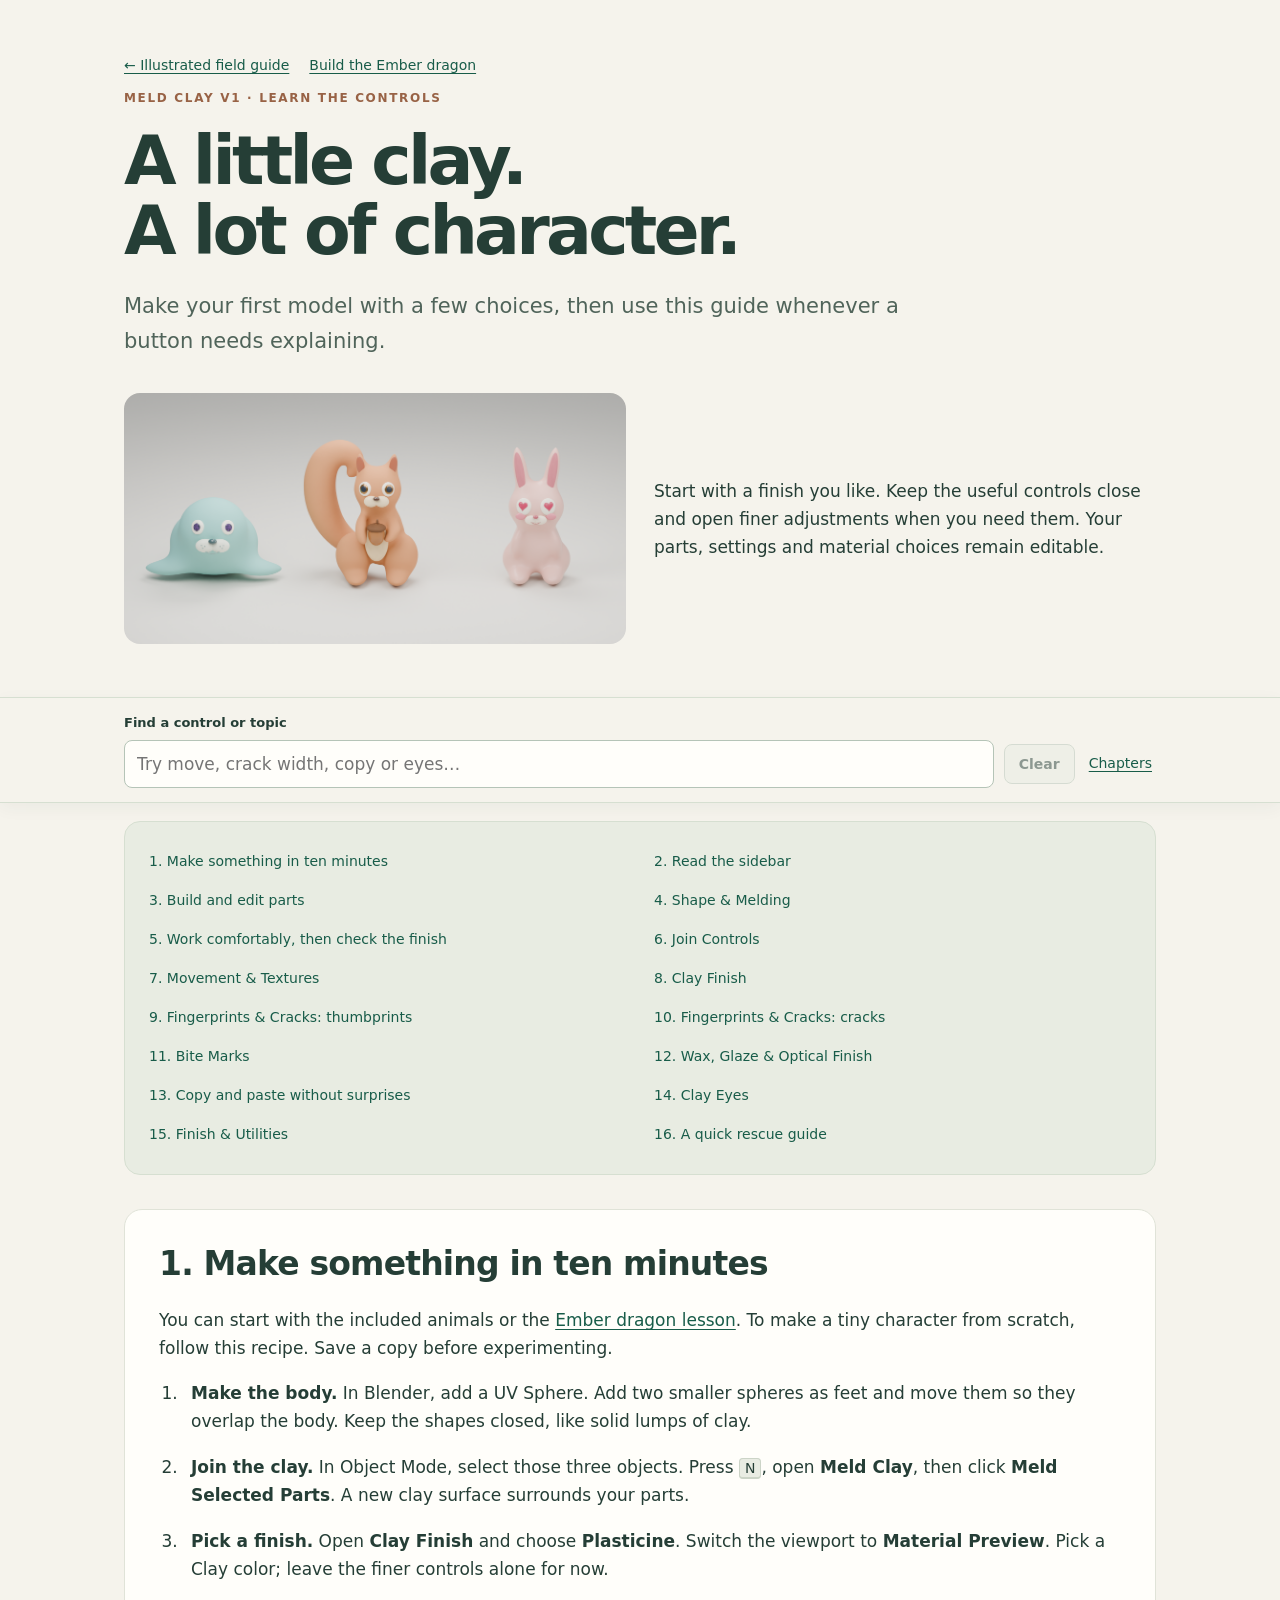
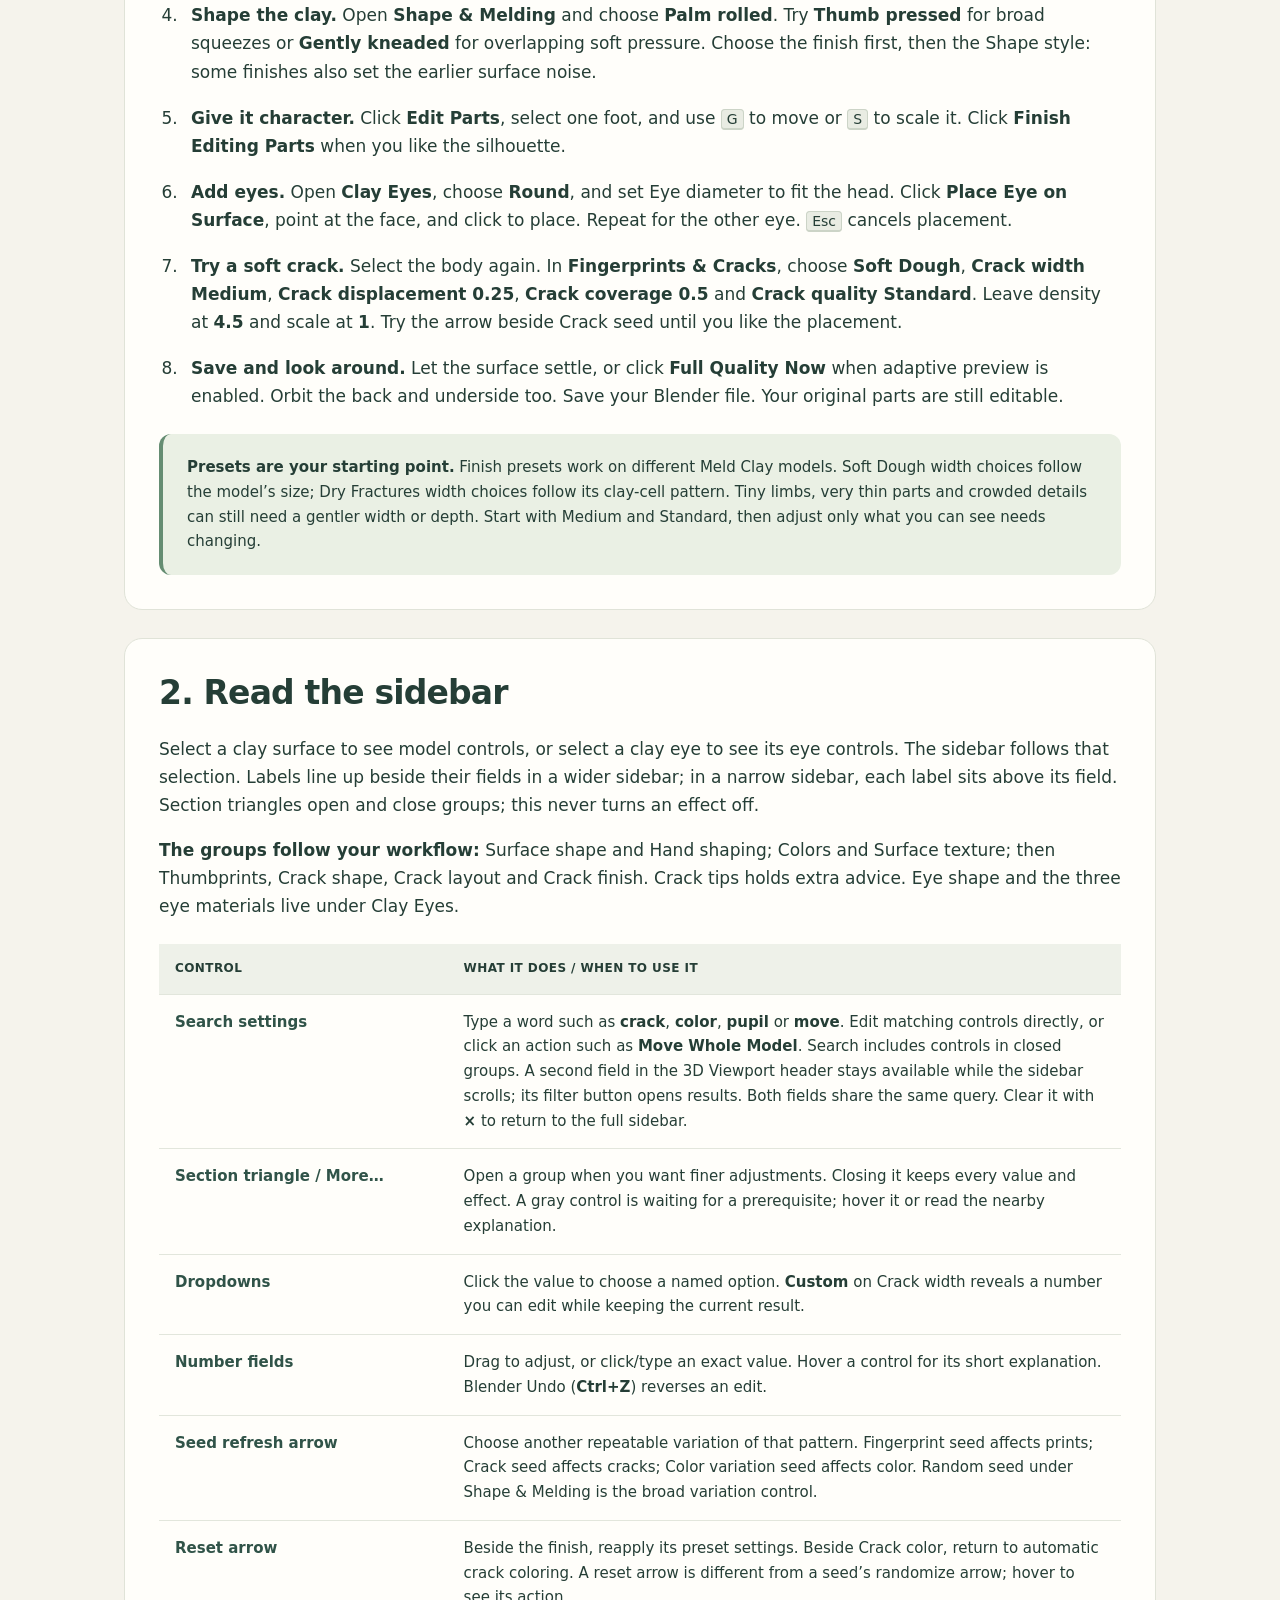
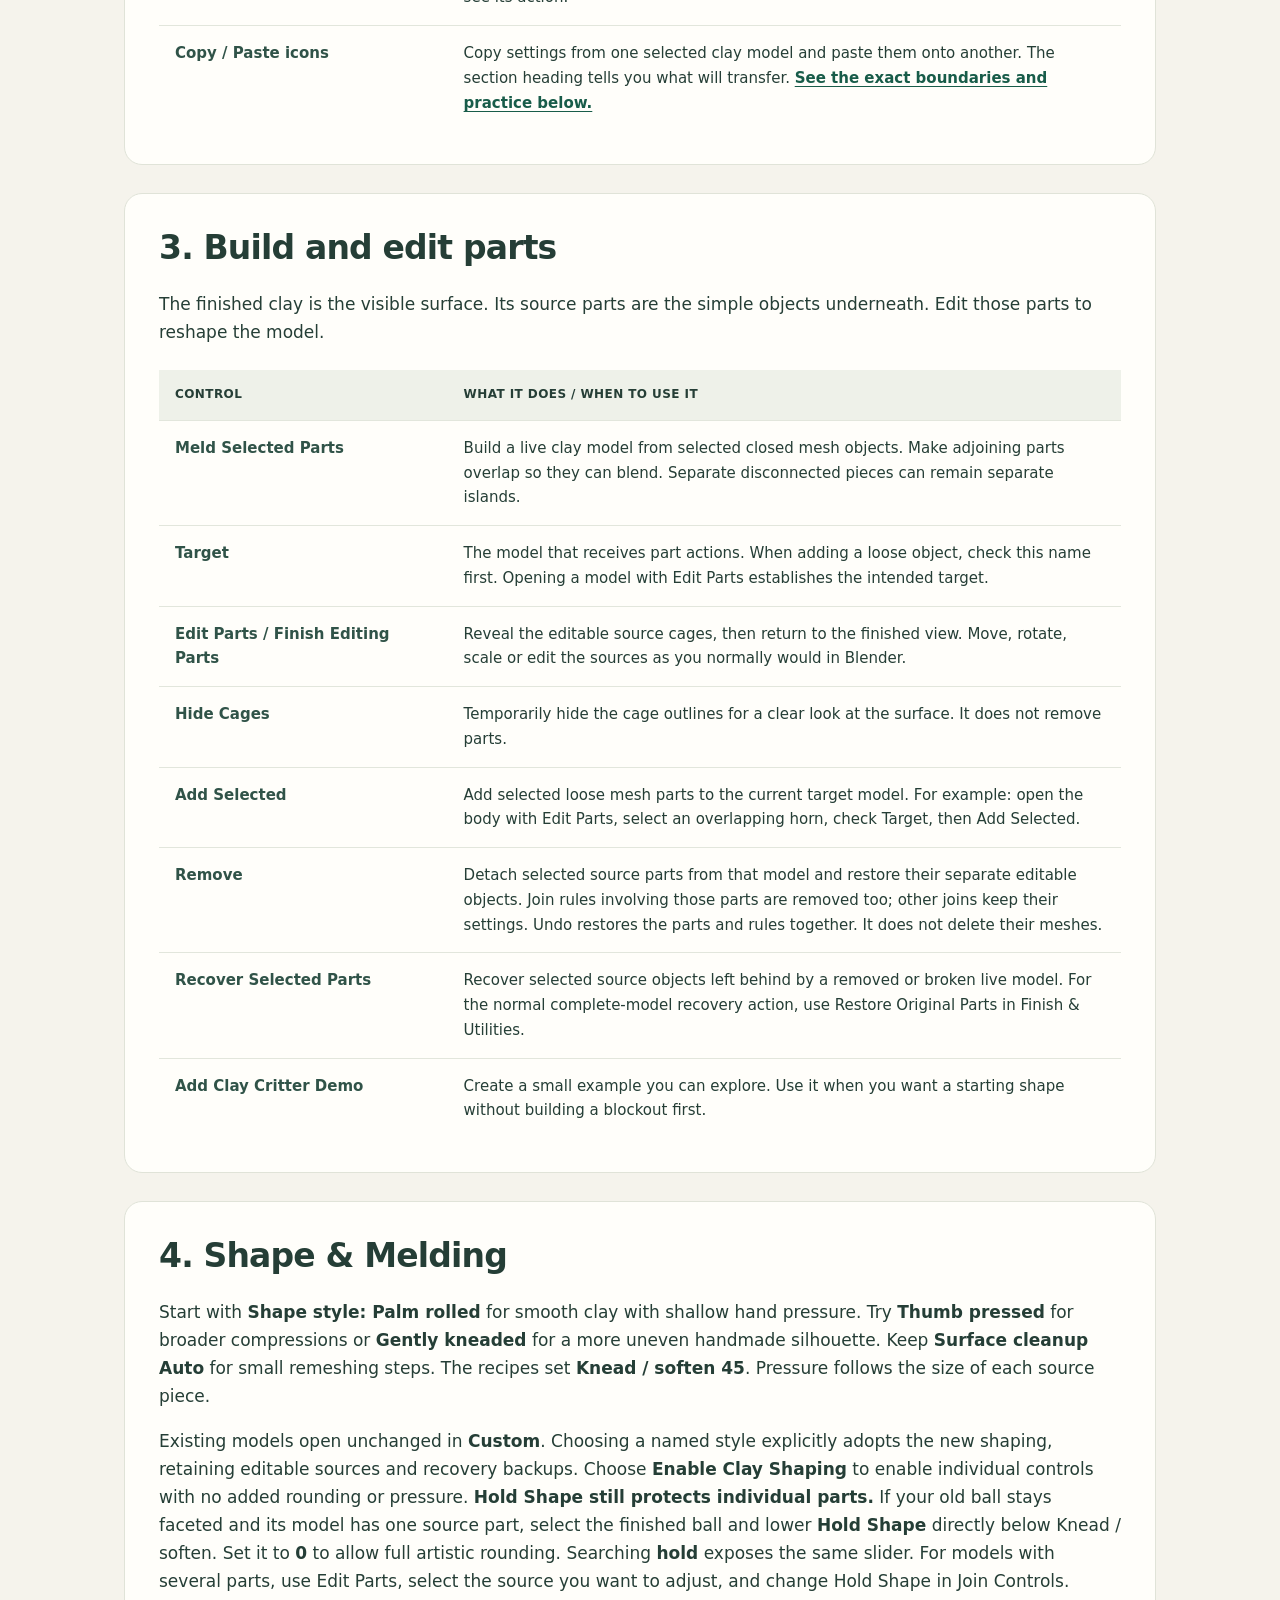
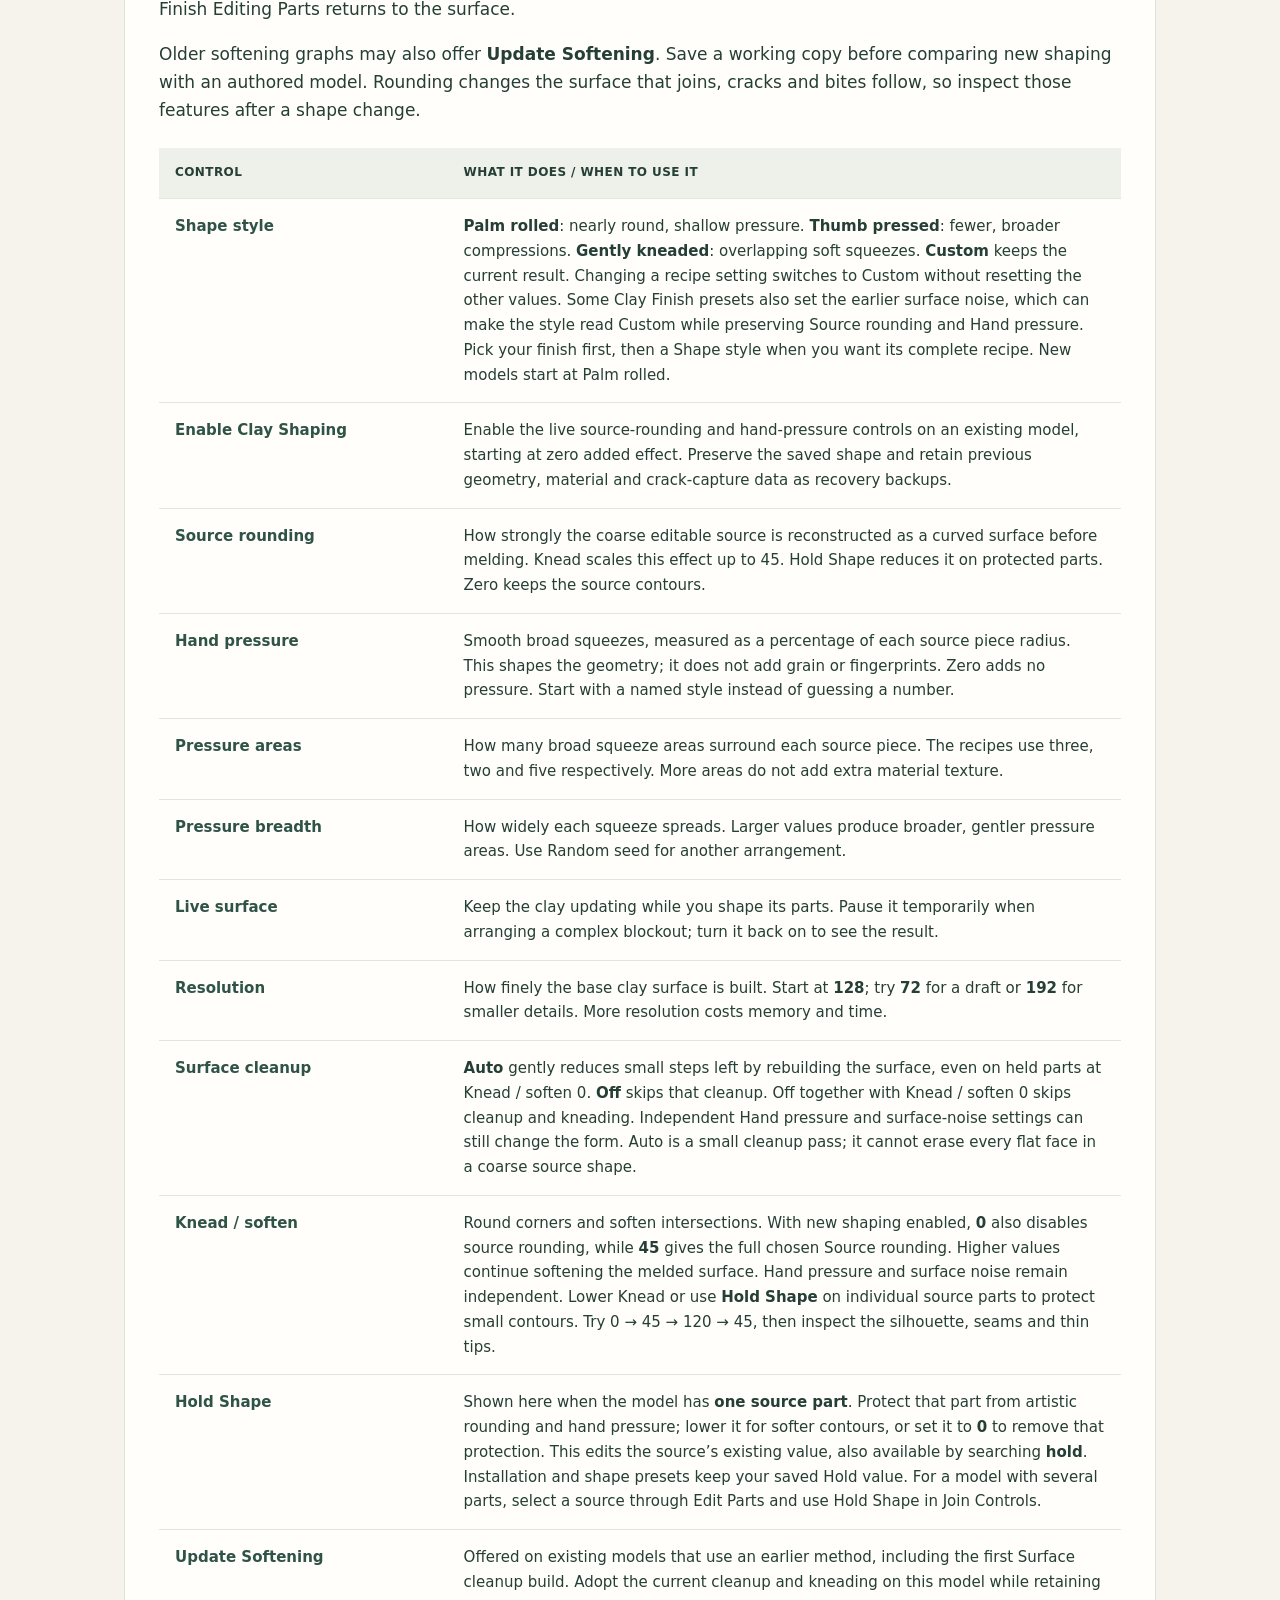
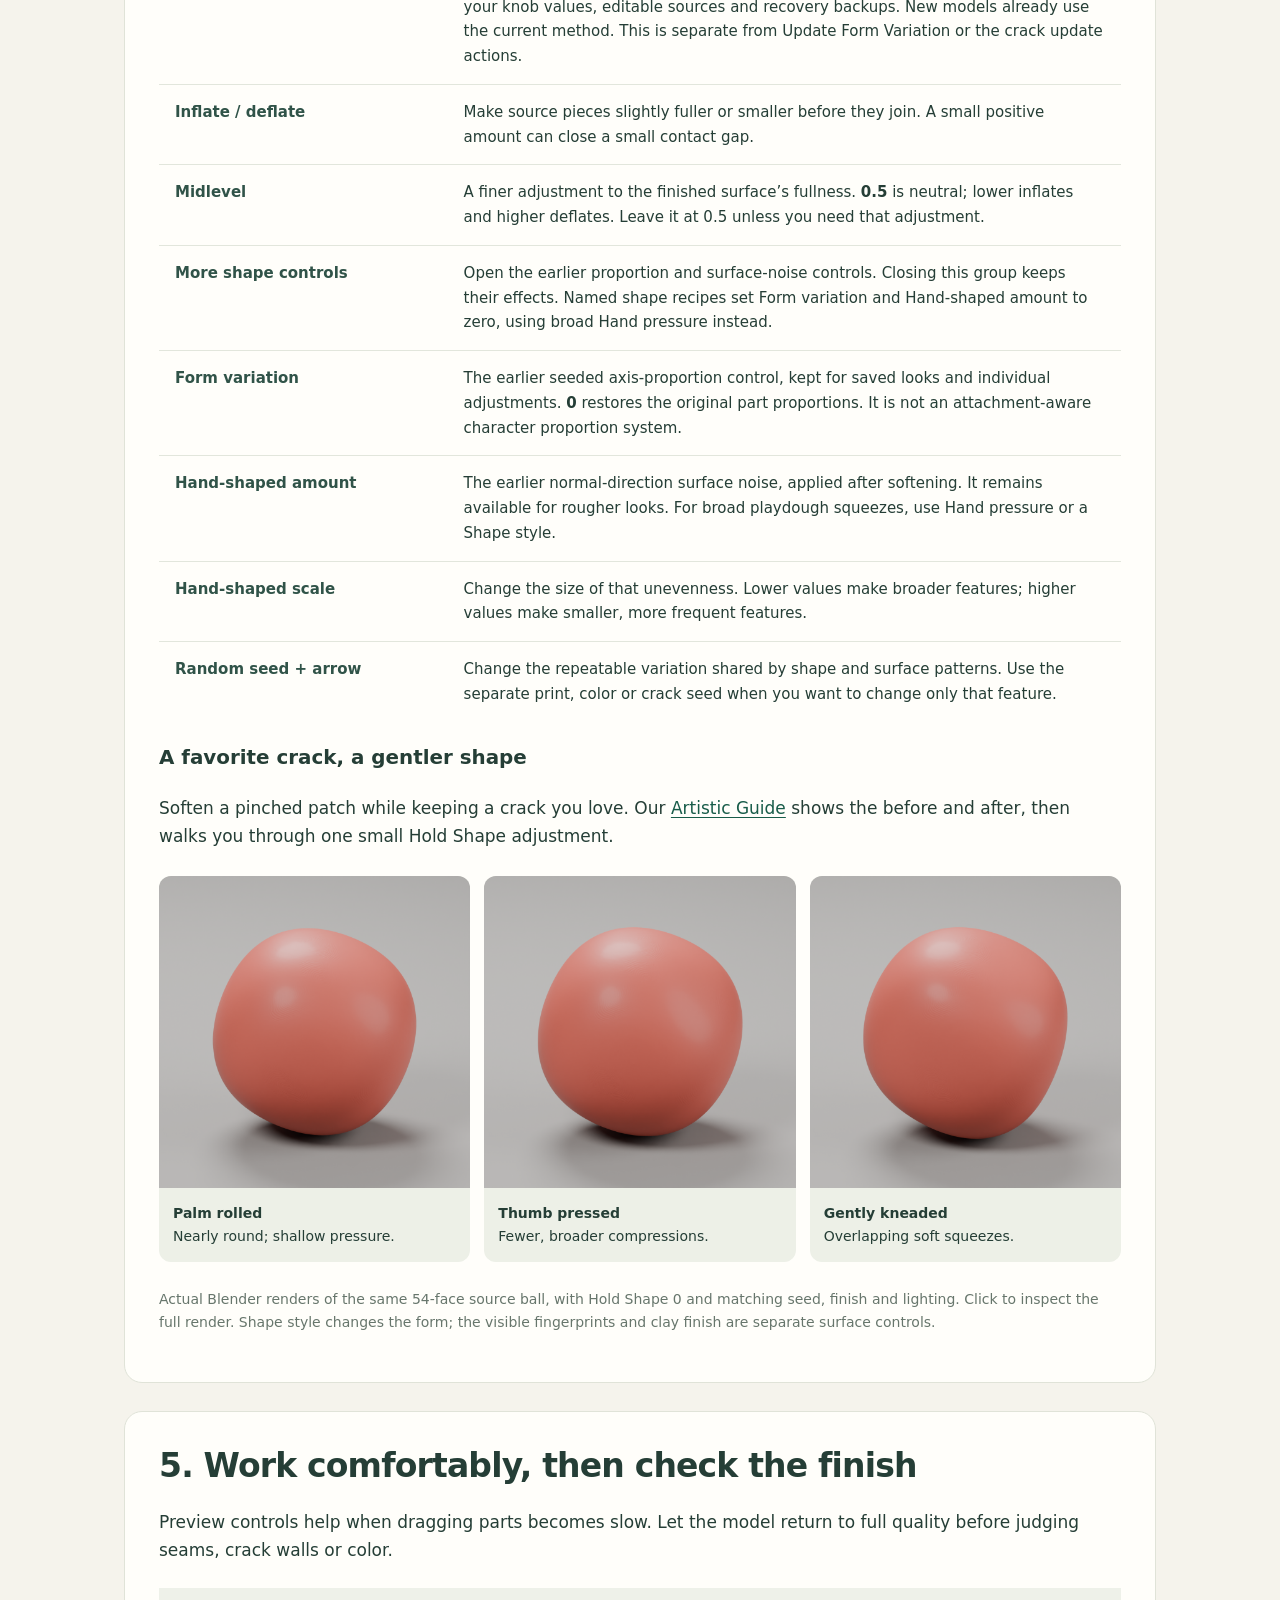
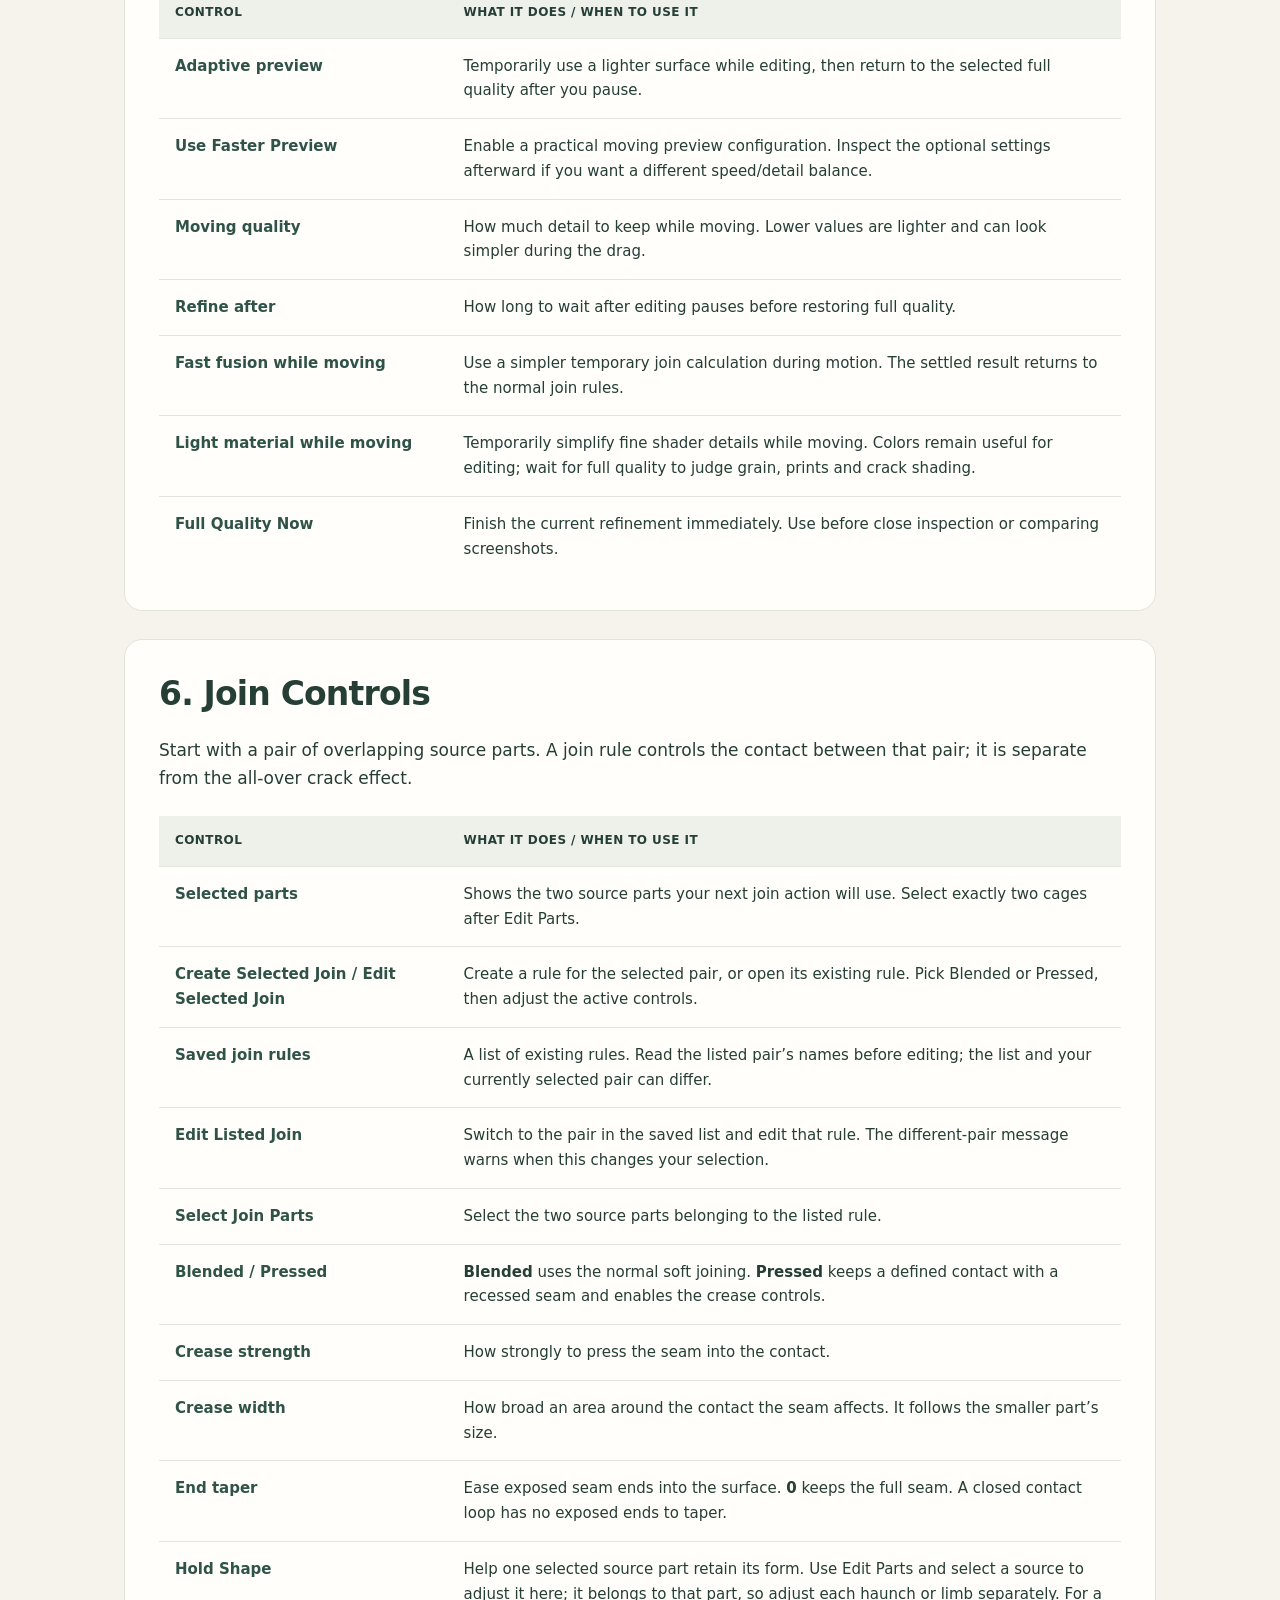
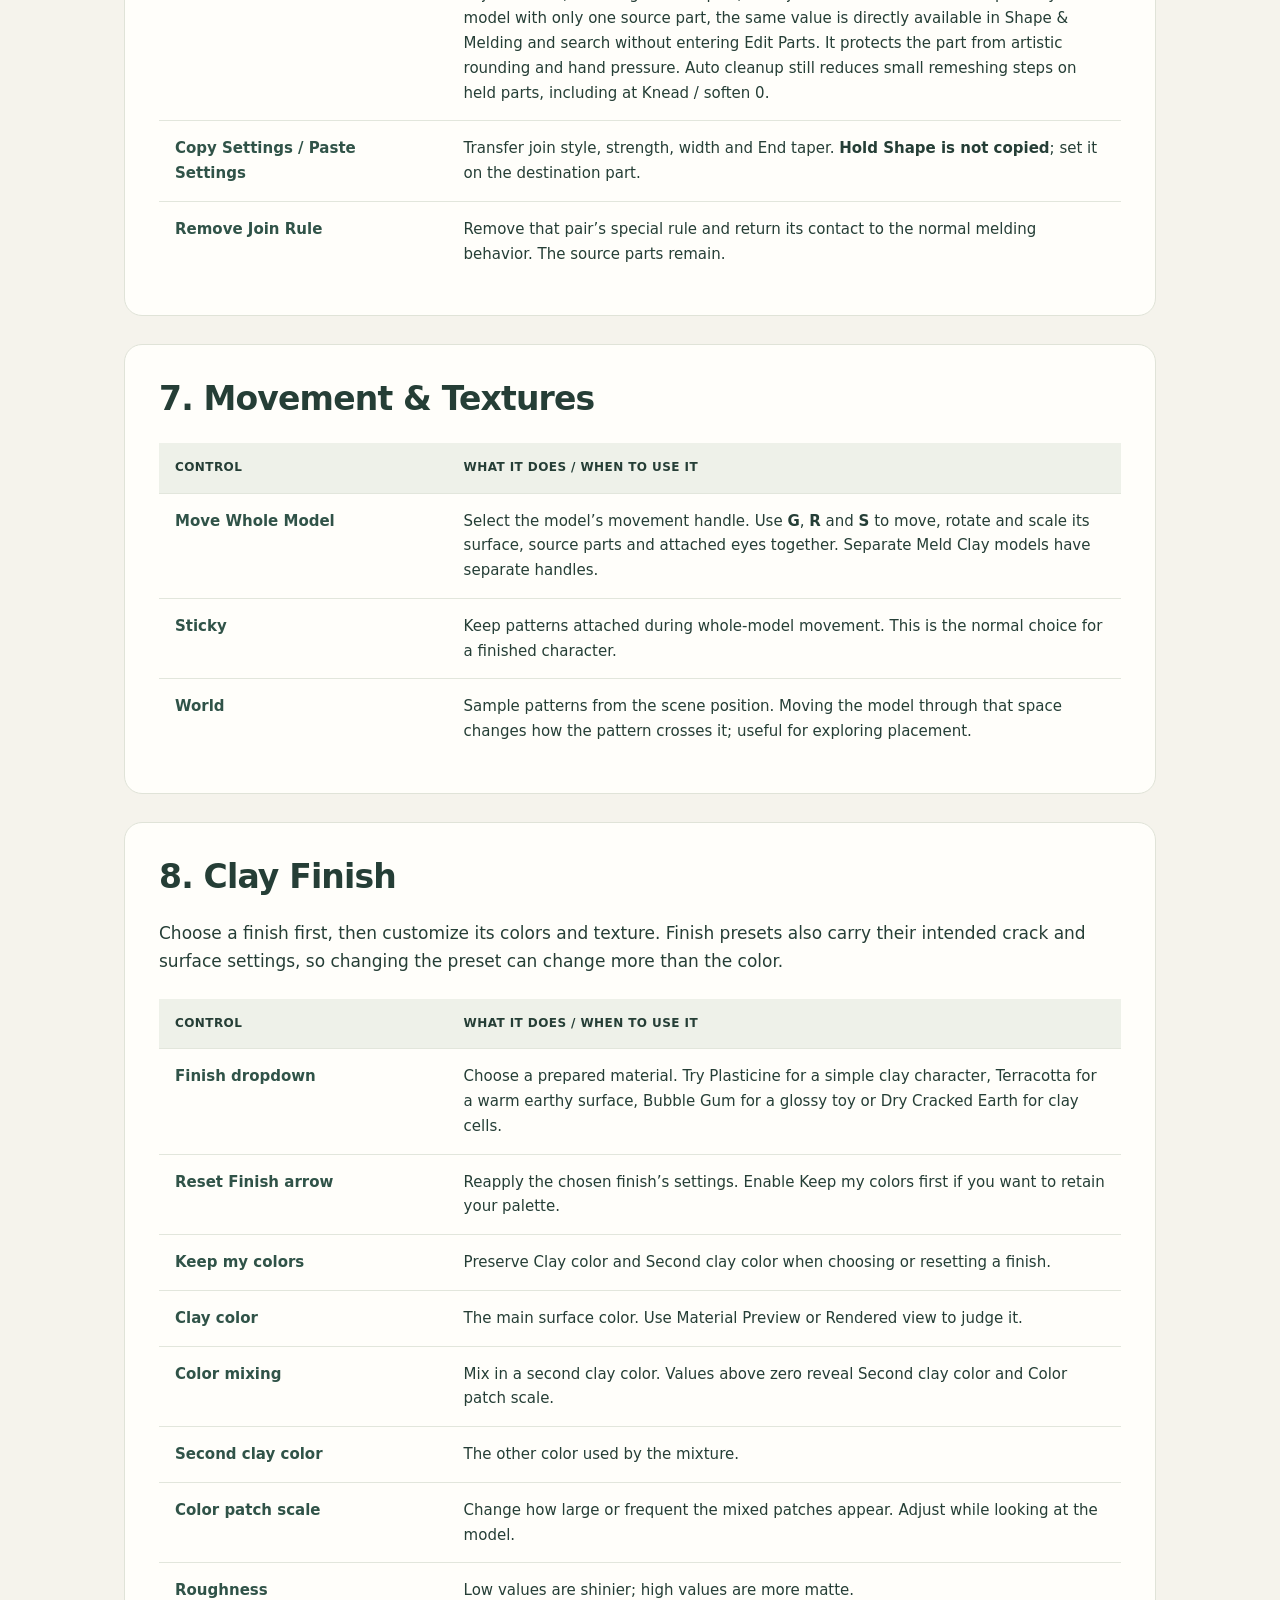
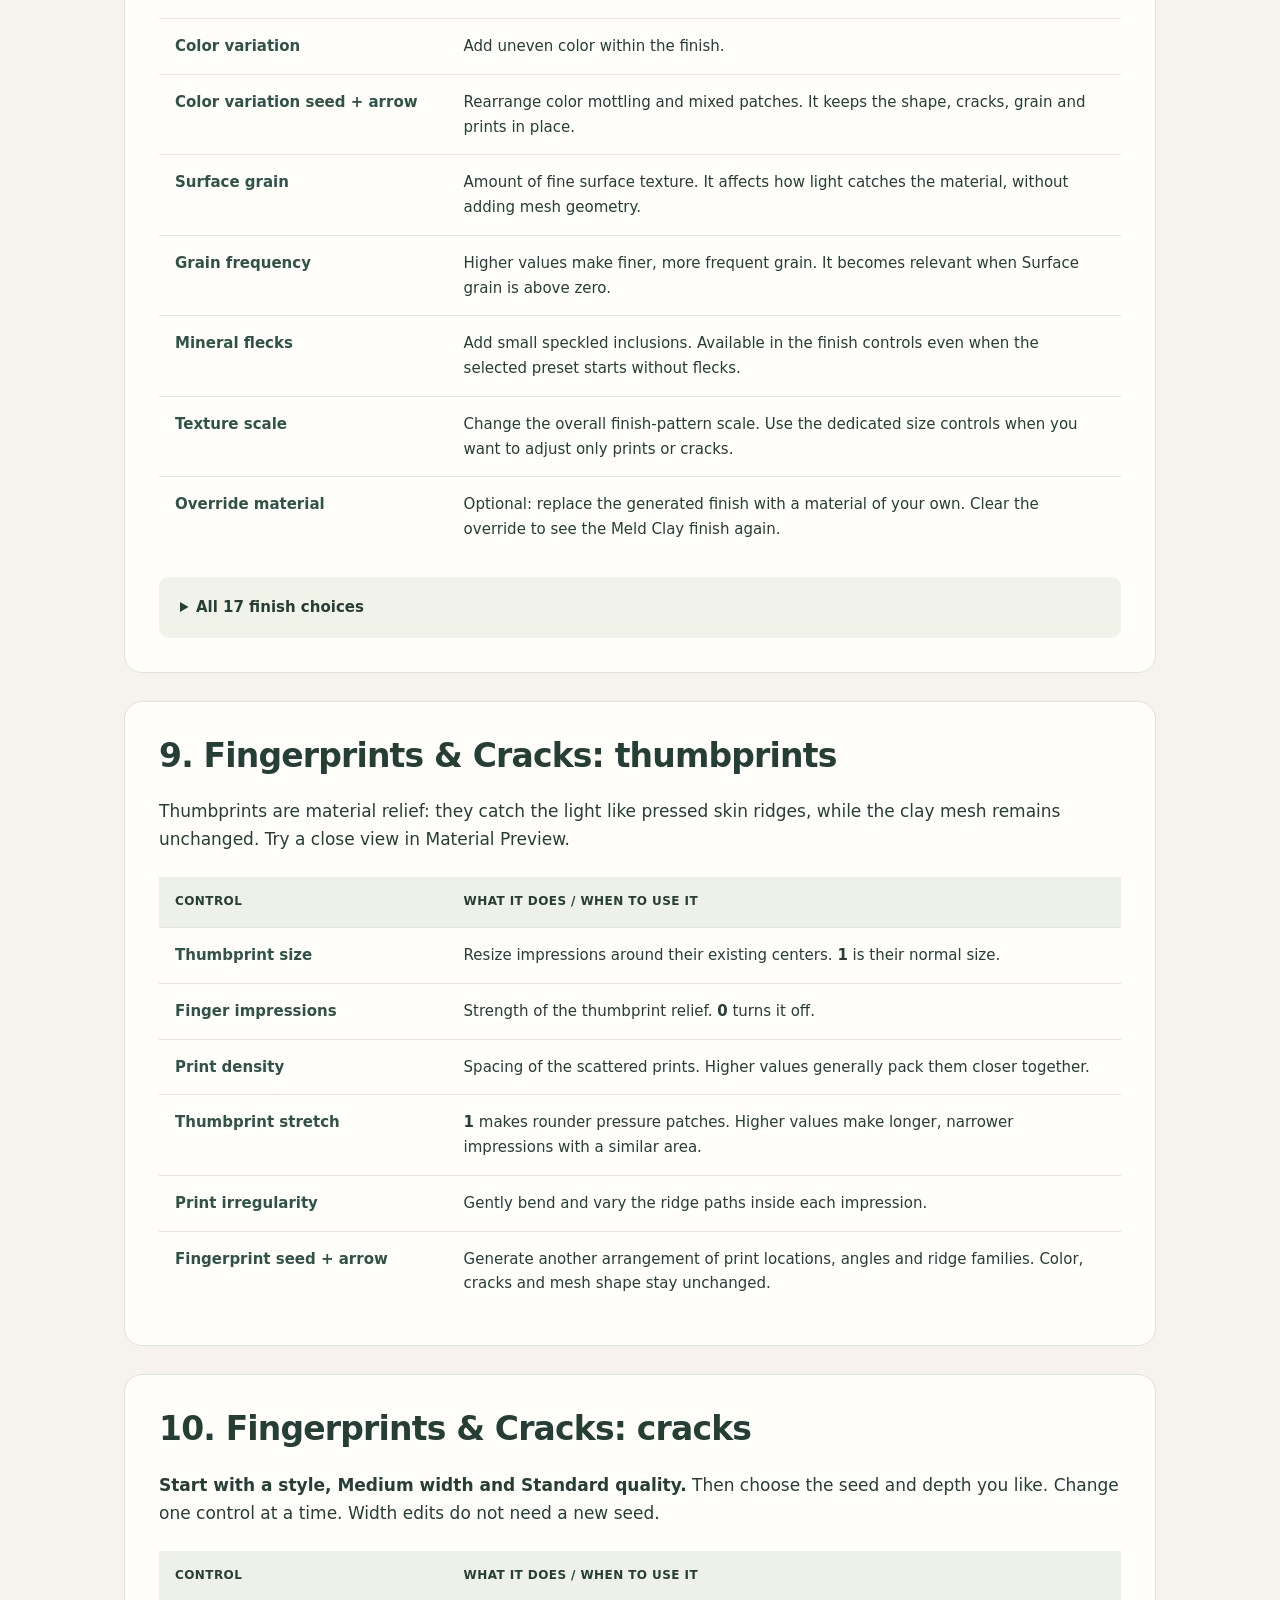
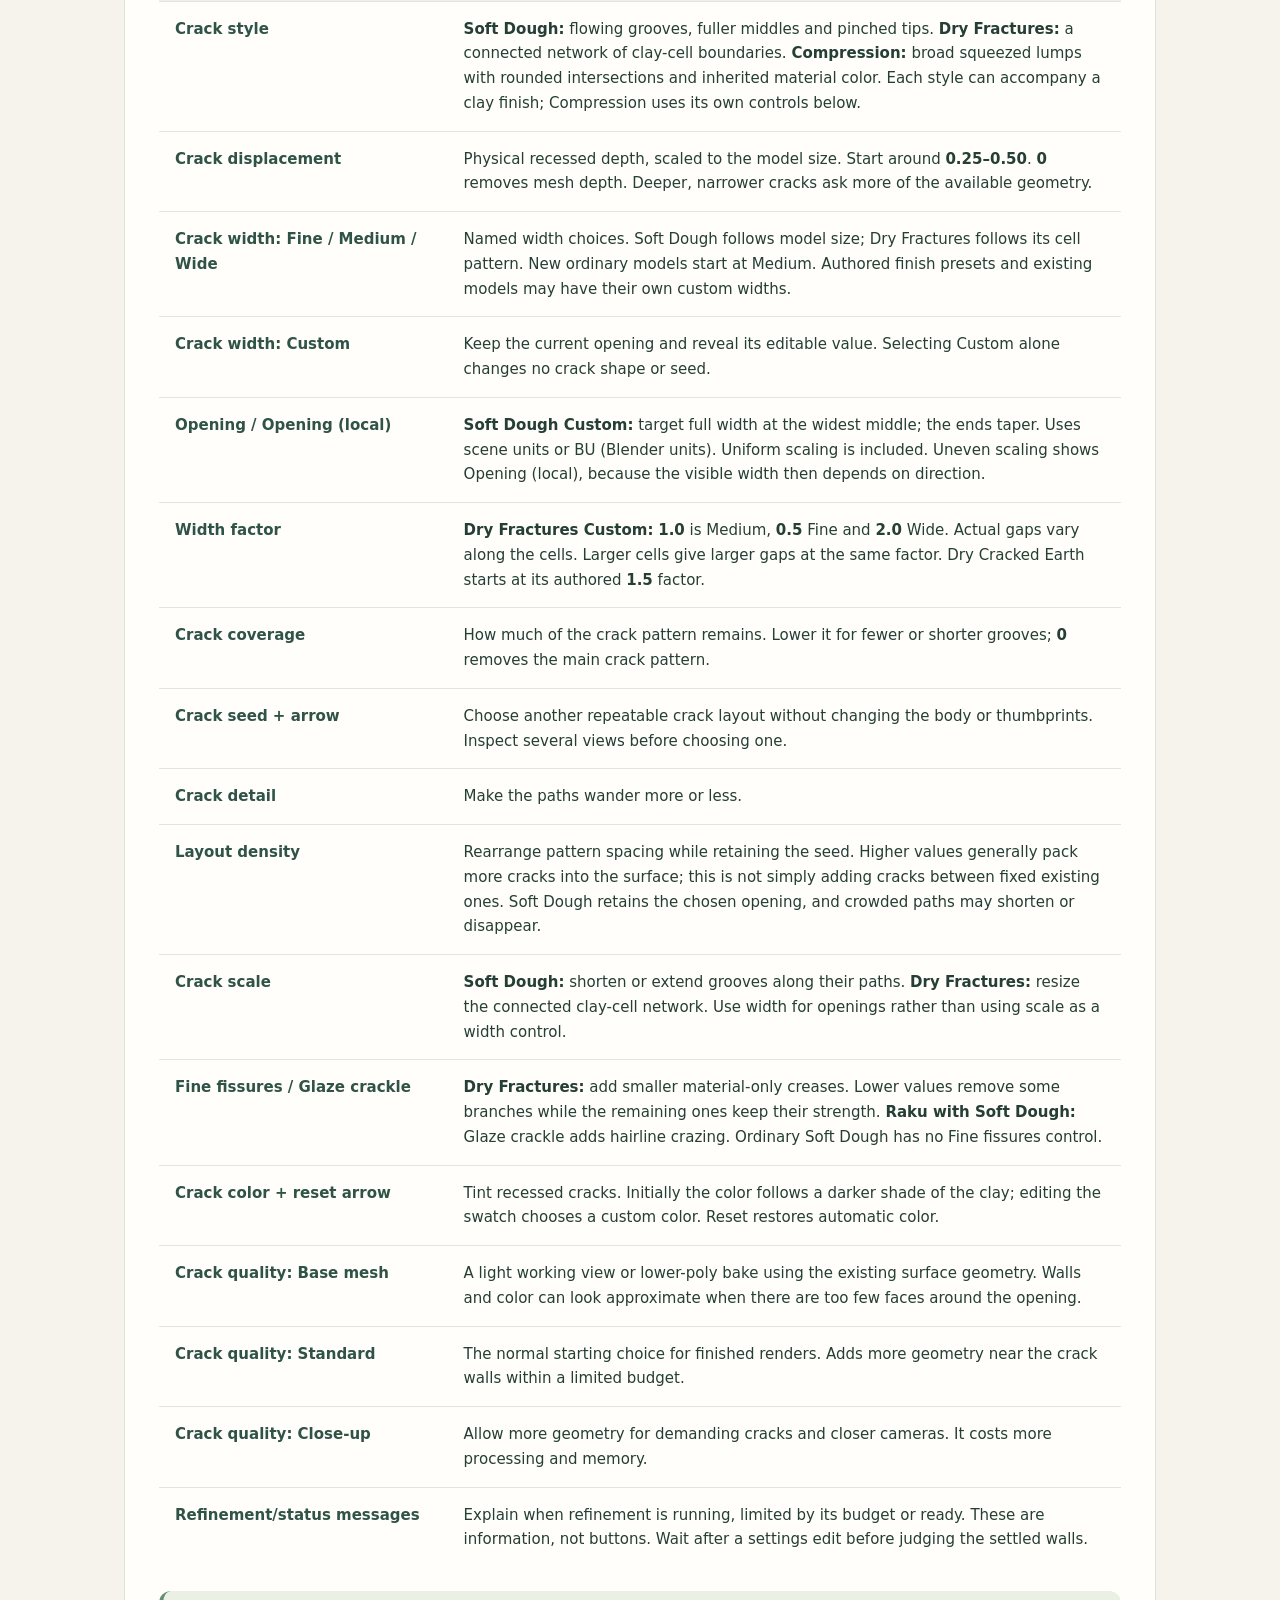
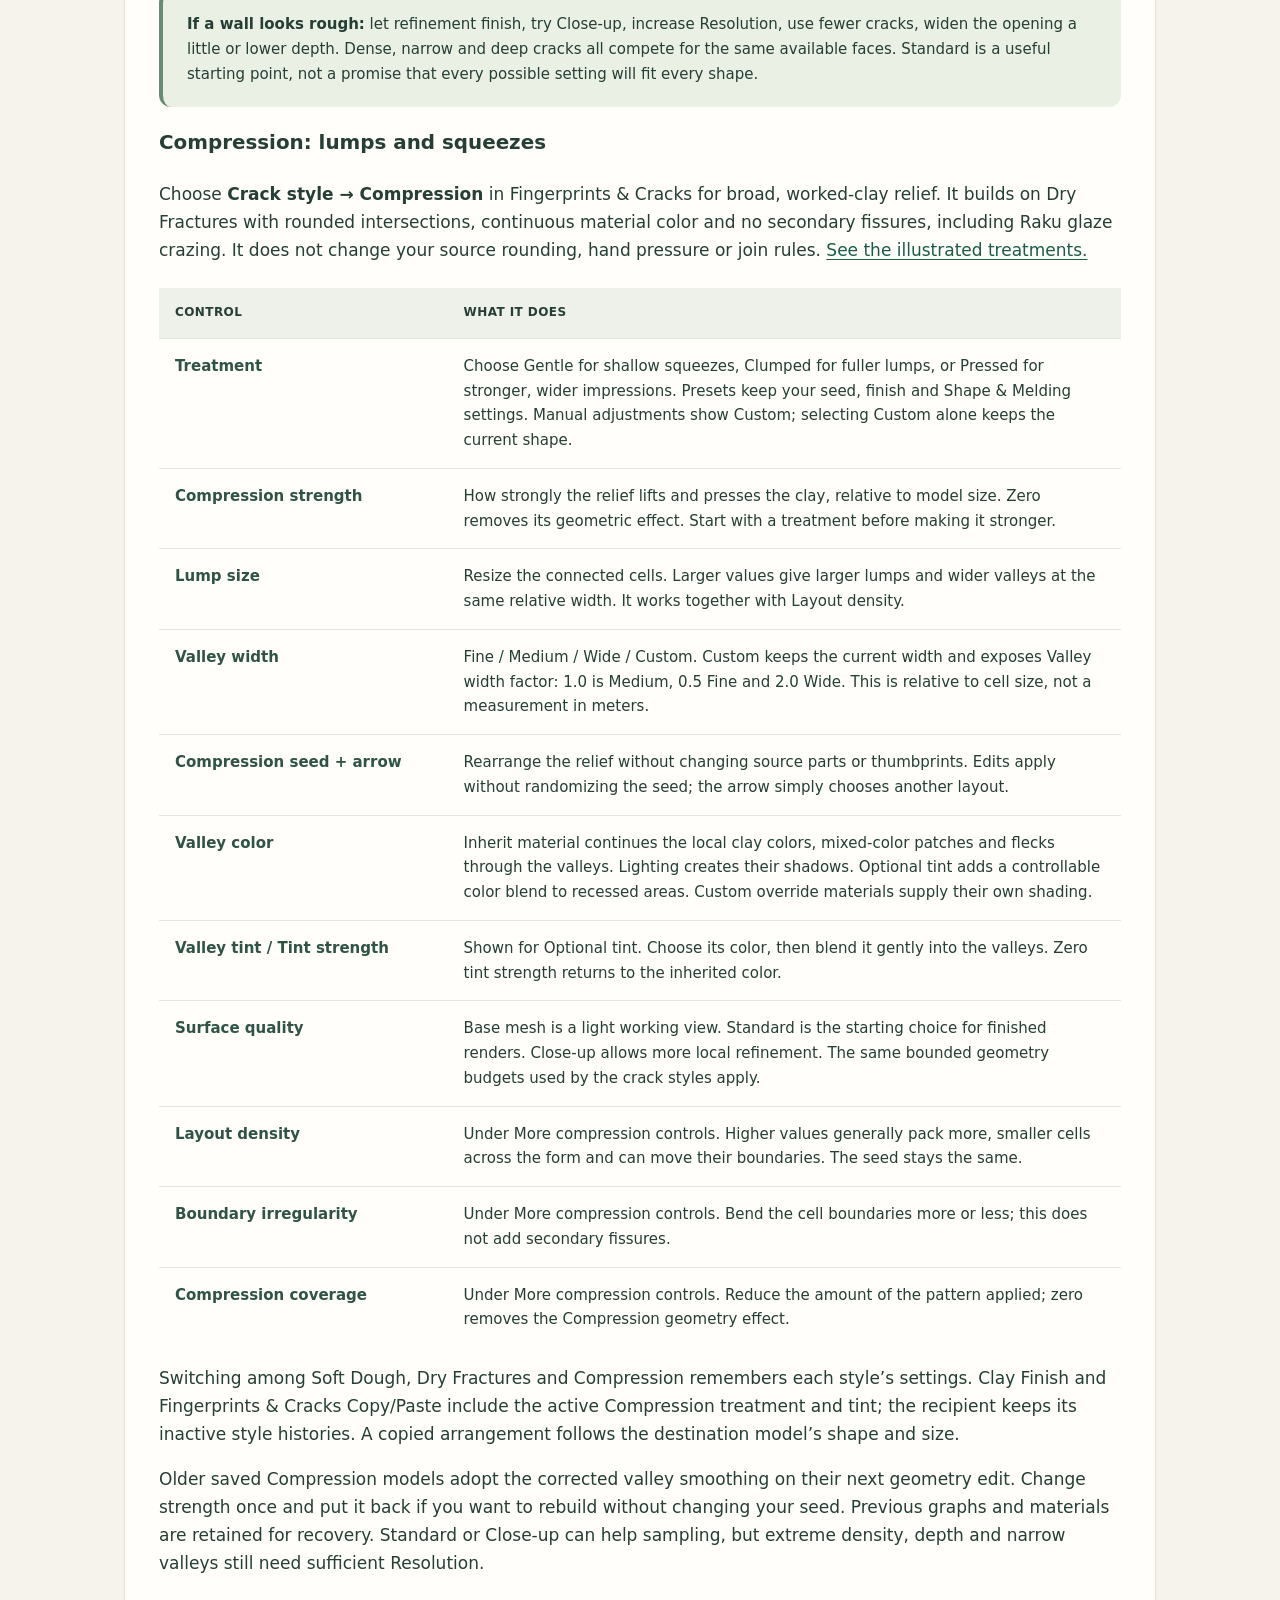
==== Using-Meld-Clay.html @ 6666b060 "Refresh Compression recipes and renders with clay-studio cues" ====
<!doctype html><html lang="en"><head><meta charset="utf-8"><meta name="viewport" content="width=device-width,initial-scale=1"><title>Using Meld Clay · A practical walkthrough</title><style>*{box-sizing:border-box}html{scroll-behavior:smooth;scroll-padding-top:32px}body{margin:0;background:#f5f3ec;color:#253e36;font:17px/1.65 system-ui,-apple-system,"Segoe UI",sans-serif}a{color:#185c49;text-decoration-thickness:1px;text-underline-offset:3px}a:hover{color:#a74726}header,main,footer{max-width:1100px;margin:auto;padding:34px 34px}header{padding-top:54px;padding-bottom:18px}.eyebrow{font-size:12px;letter-spacing:.14em;font-weight:750;text-transform:uppercase;color:#986245}h1{font-size:clamp(38px,6vw,68px);line-height:1.03;letter-spacing:-.055em;margin:17px 0 23px;max-width:850px}h2{font-size:clamp(24px,3vw,33px);line-height:1.2;letter-spacing:-.025em;margin:0 0 22px}.lead{font-size:21px;max-width:780px;color:#50645a}.toplinks{display:flex;gap:20px;flex-wrap:wrap;font-size:14px}.cover{display:grid;grid-template-columns:1fr 1fr;gap:28px;align-items:center;margin:35px 0}.cover img{width:100%;border-radius:16px}.cover p{margin:0}.nav-card{background:#e8ece2;border:1px solid #d6dfd1;border-radius:16px;padding:24px}.nav-card label{display:block;font-size:13px;font-weight:750;margin-bottom:8px}input{font:inherit;width:100%;border:1px solid #b5c4b7;border-radius:8px;padding:12px 14px;background:#fffefa;color:#253e36}nav{display:grid;grid-template-columns:1fr 1fr;gap:8px 28px;margin-top:20px}nav a{font-size:14px;text-decoration:none;padding:4px 0}.reference{background:#fffefa;border:1px solid #e0e3d8;border-radius:18px;padding:34px;margin-bottom:28px}.reference p:first-of-type{margin-top:0}.steps{padding-left:24px}.steps li{margin-bottom:18px;padding-left:8px}.note{padding:21px 24px;margin:24px 0 0;border-radius:12px;background:#eaf0e4;border-left:4px solid #658d72;font-size:15px}.table-wrap{overflow-x:auto;margin-top:24px}table{border-collapse:collapse;width:100%;font-size:15px}th,td{padding:15px 16px;text-align:left;vertical-align:top;border-bottom:1px solid #e2e6dc}thead th{background:#eef1e9;font-size:12px;letter-spacing:.035em;text-transform:uppercase}tbody th{width:30%;font-weight:650;color:#305348}tbody tr:last-child th,tbody tr:last-child td{border-bottom:none}td a{font-weight:550}details{margin-top:20px;padding:18px 21px;background:#f1f2e9;border-radius:10px;font-size:15px}summary{cursor:pointer;font-weight:650}kbd{background:#e9ece3;border:1px solid #ccd4c7;border-bottom-width:2px;border-radius:4px;padding:1px 5px;font:14px system-ui}footer{font-size:13px;padding-top:4px;padding-bottom:48px;color:#67766c}#no-results{font-size:14px;margin:16px 0 0}.search-count{font-size:13px;color:#67766c;margin:8px 0 0}@media(max-width:700px){header,main,footer{padding-left:18px;padding-right:18px}.reference{padding:23px 18px;border-radius:13px}.cover{grid-template-columns:1fr}.cover img{max-height:290px;object-fit:cover}nav{grid-template-columns:1fr}th,td{padding:12px 8px}tbody th{width:34%}.lead{font-size:18px}}@media print{body{background:white;color:black;font-size:11pt}header,main,footer{padding:0;max-width:none}.nav-card,.toplinks,.cover{display:none}.reference{border:0;padding:12px 0;margin:0;border-radius:0}h2{break-after:avoid}tr{break-inside:avoid}.reference[hidden]{display:block!important}a{color:inherit}input{display:none}}
html{scroll-padding-top:calc(var(--guide-search-height, 112px) + 18px)}
.guide-search{position:sticky;top:0;z-index:10;background:#f5f3ec;border-block:1px solid #d6dfd1;box-shadow:0 5px 16px #253e360c}
.search-inner,.chapter-nav{max-width:1100px;margin:auto;padding:14px 34px}
.search-inner label{display:block;font-size:13px;font-weight:750;margin-bottom:6px}
.search-line{display:flex;align-items:center;gap:10px}
.search-line input{min-width:0;flex:1;padding:9px 12px}
.search-line button{font:600 14px system-ui;color:#253e36;background:#e8ece2;border:1px solid #b5c4b7;border-radius:8px;padding:11px 14px;cursor:pointer}
.search-line button:disabled{opacity:.5;cursor:default}
.search-line a{font-size:14px;padding:8px 4px}
.search-count:empty{display:none}
.chapter-nav{padding-top:18px;padding-bottom:0}
.chapter-nav nav{margin-top:0}
@media(max-width:700px){.search-inner,.chapter-nav{padding-left:18px;padding-right:18px}.search-line{gap:6px}.search-line button{padding-inline:10px}.search-line a{font-size:12px}}
@media(prefers-reduced-motion:reduce){html{scroll-behavior:auto}}
@media print{.guide-search,.chapter-nav{display:none}html{scroll-padding-top:0}}

.shape-gallery{display:grid;grid-template-columns:repeat(3,minmax(0,1fr));gap:14px;margin:26px 0}.shape-gallery figure{margin:0;background:#edf0e7;border-radius:12px;overflow:hidden}.shape-gallery img{width:100%;display:block}.shape-gallery figcaption{font-size:14px;padding:14px}.image-note{font-size:14px;color:#67766c}@media(max-width:700px){.shape-gallery{grid-template-columns:1fr}}
</style></head><body>
<header><div class="toplinks"><a href="index.html">← Illustrated field guide</a><a href="projects/ember/START-HERE.html">Build the Ember dragon</a></div><p class="eyebrow">Meld Clay v1 · Learn the controls</p><h1>A little clay.<br>A lot of character.</h1><p class="lead">Make your first model with a few choices, then use this guide whenever a button needs explaining.</p>
<div class="cover"><img src="assets/animals.png" alt="Actual Blender render of the included seal, squirrel and bunny clay models"><p>Start with a finish you like. Keep the useful controls close and open finer adjustments when you need them. Your parts, settings and material choices remain editable.</p></div>
</header><div class="guide-search" role="search" aria-label="Search this guide"><div class="search-inner"><label for="control-search">Find a control or topic</label><div class="search-line"><input id="control-search" type="search" placeholder="Try move, crack width, copy or eyes…" aria-controls="control-reference"><button id="clear-control-search" type="button" disabled>Clear</button><a href="#guide-chapters">Chapters</a></div><p id="search-count" class="search-count" aria-live="polite"></p><p id="no-results" hidden>No match. Try a shorter word, or clear the search to see every section.</p></div></div>
<div class="chapter-nav" id="guide-chapters"><div class="nav-card"><nav aria-label="Tutorial chapters"><a href="#first-model">1. Make something in ten minutes</a><a href="#find">2. Read the sidebar</a><a href="#models">3. Build and edit parts</a><a href="#shape">4. Shape &amp; Melding</a><a href="#preview">5. Work comfortably, then check the finish</a><a href="#joins">6. Join Controls</a><a href="#movement">7. Movement &amp; Textures</a><a href="#finish">8. Clay Finish</a><a href="#prints">9. Fingerprints &amp; Cracks: thumbprints</a><a href="#cracks">10. Fingerprints &amp; Cracks: cracks</a><a href="#bites">11. Bite Marks</a><a href="#optical">12. Wax, Glaze &amp; Optical Finish</a><a href="#copy">13. Copy and paste without surprises</a><a href="#eyes">14. Clay Eyes</a><a href="#utilities">15. Finish &amp; Utilities</a><a href="#help">16. A quick rescue guide</a></nav></div></div>
<main id="control-reference"><section id="first-model" class="reference"><h2>1. Make something in ten minutes</h2><p>You can start with the included animals or the <a href="projects/ember/START-HERE.html">Ember dragon lesson</a>. To make a tiny character from scratch, follow this recipe. Save a copy before experimenting.</p>
<ol class="steps"><li><b>Make the body.</b> In Blender, add a UV Sphere. Add two smaller spheres as feet and move them so they overlap the body. Keep the shapes closed, like solid lumps of clay.</li>
<li><b>Join the clay.</b> In Object Mode, select those three objects. Press <kbd>N</kbd>, open <b>Meld Clay</b>, then click <b>Meld Selected Parts</b>. A new clay surface surrounds your parts.</li>
<li><b>Pick a finish.</b> Open <b>Clay Finish</b> and choose <b>Plasticine</b>. Switch the viewport to <b>Material Preview</b>. Pick a Clay color; leave the finer controls alone for now.</li>
<li><b>Shape the clay.</b> Open <b>Shape &amp; Melding</b> and choose <b>Palm rolled</b>. Try <b>Thumb pressed</b> for broad squeezes or <b>Gently kneaded</b> for overlapping soft pressure. Choose the finish first, then the Shape style: some finishes also set the earlier surface noise.</li>
<li><b>Give it character.</b> Click <b>Edit Parts</b>, select one foot, and use <kbd>G</kbd> to move or <kbd>S</kbd> to scale it. Click <b>Finish Editing Parts</b> when you like the silhouette.</li>
<li><b>Add eyes.</b> Open <b>Clay Eyes</b>, choose <b>Round</b>, and set Eye diameter to fit the head. Click <b>Place Eye on Surface</b>, point at the face, and click to place. Repeat for the other eye. <kbd>Esc</kbd> cancels placement.</li>
<li><b>Try a soft crack.</b> Select the body again. In <b>Fingerprints &amp; Cracks</b>, choose <b>Soft Dough</b>, <b>Crack width Medium</b>, <b>Crack displacement 0.25</b>, <b>Crack coverage 0.5</b> and <b>Crack quality Standard</b>. Leave density at <b>4.5</b> and scale at <b>1</b>. Try the arrow beside Crack seed until you like the placement.</li>
<li><b>Save and look around.</b> Let the surface settle, or click <b>Full Quality Now</b> when adaptive preview is enabled. Orbit the back and underside too. Save your Blender file. Your original parts are still editable.</li></ol>
<aside class="note"><b>Presets are your starting point.</b> Finish presets work on different Meld Clay models. Soft Dough width choices follow the model’s size; Dry Fractures width choices follow its clay-cell pattern. Tiny limbs, very thin parts and crowded details can still need a gentler width or depth. Start with Medium and Standard, then adjust only what you can see needs changing.</aside></section>
<section id="find" class="reference"><h2>2. Read the sidebar</h2><p>Select a clay surface to see model controls, or select a clay eye to see its eye controls. The sidebar follows that selection. Labels line up beside their fields in a wider sidebar; in a narrow sidebar, each label sits above its field. Section triangles open and close groups; this never turns an effect off.</p><p><b>The groups follow your workflow:</b> Surface shape and Hand shaping; Colors and Surface texture; then Thumbprints, Crack shape, Crack layout and Crack finish. Crack tips holds extra advice. Eye shape and the three eye materials live under Clay Eyes.</p><div class="table-wrap"><table><thead><tr><th scope="col">Control</th><th scope="col">What it does / when to use it</th></tr></thead><tbody><tr><th scope="row">Search settings</th><td>Type a word such as <b>crack</b>, <b>color</b>, <b>pupil</b> or <b>move</b>. Edit matching controls directly, or click an action such as <b>Move Whole Model</b>. Search includes controls in closed groups. A second field in the 3D Viewport header stays available while the sidebar scrolls; its filter button opens results. Both fields share the same query. Clear it with <b>×</b> to return to the full sidebar.</td></tr><tr><th scope="row">Section triangle / More…</th><td>Open a group when you want finer adjustments. Closing it keeps every value and effect. A gray control is waiting for a prerequisite; hover it or read the nearby explanation.</td></tr><tr><th scope="row">Dropdowns</th><td>Click the value to choose a named option. <b>Custom</b> on Crack width reveals a number you can edit while keeping the current result.</td></tr><tr><th scope="row">Number fields</th><td>Drag to adjust, or click/type an exact value. Hover a control for its short explanation. Blender Undo (<b>Ctrl+Z</b>) reverses an edit.</td></tr><tr><th scope="row">Seed refresh arrow</th><td>Choose another repeatable variation of that pattern. Fingerprint seed affects prints; Crack seed affects cracks; Color variation seed affects color. Random seed under Shape &amp; Melding is the broad variation control.</td></tr><tr><th scope="row">Reset arrow</th><td>Beside the finish, reapply its preset settings. Beside Crack color, return to automatic crack coloring. A reset arrow is different from a seed’s randomize arrow; hover to see its action.</td></tr><tr><th scope="row">Copy / Paste icons</th><td>Copy settings from one selected clay model and paste them onto another. The section heading tells you what will transfer. <a href="#copy">See the exact boundaries and practice below.</a></td></tr></tbody></table></div></section>
<section id="models" class="reference"><h2>3. Build and edit parts</h2><p>The finished clay is the visible surface. Its source parts are the simple objects underneath. Edit those parts to reshape the model.</p><div class="table-wrap"><table><thead><tr><th scope="col">Control</th><th scope="col">What it does / when to use it</th></tr></thead><tbody><tr><th scope="row">Meld Selected Parts</th><td>Build a live clay model from selected closed mesh objects. Make adjoining parts overlap so they can blend. Separate disconnected pieces can remain separate islands.</td></tr><tr><th scope="row">Target</th><td>The model that receives part actions. When adding a loose object, check this name first. Opening a model with Edit Parts establishes the intended target.</td></tr><tr><th scope="row">Edit Parts / Finish Editing Parts</th><td>Reveal the editable source cages, then return to the finished view. Move, rotate, scale or edit the sources as you normally would in Blender.</td></tr><tr><th scope="row">Hide Cages</th><td>Temporarily hide the cage outlines for a clear look at the surface. It does not remove parts.</td></tr><tr><th scope="row">Add Selected</th><td>Add selected loose mesh parts to the current target model. For example: open the body with Edit Parts, select an overlapping horn, check Target, then Add Selected.</td></tr><tr><th scope="row">Remove</th><td>Detach selected source parts from that model and restore their separate editable objects. Join rules involving those parts are removed too; other joins keep their settings. Undo restores the parts and rules together. It does not delete their meshes.</td></tr><tr><th scope="row">Recover Selected Parts</th><td>Recover selected source objects left behind by a removed or broken live model. For the normal complete-model recovery action, use Restore Original Parts in Finish &amp; Utilities.</td></tr><tr><th scope="row">Add Clay Critter Demo</th><td>Create a small example you can explore. Use it when you want a starting shape without building a blockout first.</td></tr></tbody></table></div></section>
<section id="shape" class="reference"><h2>4. Shape &amp; Melding</h2><p>Start with <b>Shape style: Palm rolled</b> for smooth clay with shallow hand pressure. Try <b>Thumb pressed</b> for broader compressions or <b>Gently kneaded</b> for a more uneven handmade silhouette. Keep <b>Surface cleanup Auto</b> for small remeshing steps. The recipes set <b>Knead / soften 45</b>. Pressure follows the size of each source piece.</p><p>Existing models open unchanged in <b>Custom</b>. Choosing a named style explicitly adopts the new shaping, retaining editable sources and recovery backups. Choose <b>Enable Clay Shaping</b> to enable individual controls with no added rounding or pressure. <b>Hold Shape still protects individual parts.</b> If your old ball stays faceted and its model has one source part, select the finished ball and lower <b>Hold Shape</b> directly below Knead / soften. Set it to <b>0</b> to allow full artistic rounding. Searching <b>hold</b> exposes the same slider. For models with several parts, use Edit Parts, select the source you want to adjust, and change Hold Shape in Join Controls. Finish Editing Parts returns to the surface.</p><p>Older softening graphs may also offer <b>Update Softening</b>. Save a working copy before comparing new shaping with an authored model. Rounding changes the surface that joins, cracks and bites follow, so inspect those features after a shape change.</p><div class="table-wrap"><table><thead><tr><th scope="col">Control</th><th scope="col">What it does / when to use it</th></tr></thead><tbody><tr><th scope="row">Shape style</th><td><b>Palm rolled</b>: nearly round, shallow pressure. <b>Thumb pressed</b>: fewer, broader compressions. <b>Gently kneaded</b>: overlapping soft squeezes. <b>Custom</b> keeps the current result. Changing a recipe setting switches to Custom without resetting the other values. Some Clay Finish presets also set the earlier surface noise, which can make the style read Custom while preserving Source rounding and Hand pressure. Pick your finish first, then a Shape style when you want its complete recipe. New models start at Palm rolled.</td></tr><tr><th scope="row">Enable Clay Shaping</th><td>Enable the live source-rounding and hand-pressure controls on an existing model, starting at zero added effect. Preserve the saved shape and retain previous geometry, material and crack-capture data as recovery backups.</td></tr><tr><th scope="row">Source rounding</th><td>How strongly the coarse editable source is reconstructed as a curved surface before melding. Knead scales this effect up to 45. Hold Shape reduces it on protected parts. Zero keeps the source contours.</td></tr><tr><th scope="row">Hand pressure</th><td>Smooth broad squeezes, measured as a percentage of each source piece radius. This shapes the geometry; it does not add grain or fingerprints. Zero adds no pressure. Start with a named style instead of guessing a number.</td></tr><tr><th scope="row">Pressure areas</th><td>How many broad squeeze areas surround each source piece. The recipes use three, two and five respectively. More areas do not add extra material texture.</td></tr><tr><th scope="row">Pressure breadth</th><td>How widely each squeeze spreads. Larger values produce broader, gentler pressure areas. Use Random seed for another arrangement.</td></tr><tr><th scope="row">Live surface</th><td>Keep the clay updating while you shape its parts. Pause it temporarily when arranging a complex blockout; turn it back on to see the result.</td></tr><tr><th scope="row">Resolution</th><td>How finely the base clay surface is built. Start at <b>128</b>; try <b>72</b> for a draft or <b>192</b> for smaller details. More resolution costs memory and time.</td></tr><tr><th scope="row">Surface cleanup</th><td><b>Auto</b> gently reduces small steps left by rebuilding the surface, even on held parts at Knead / soften 0. <b>Off</b> skips that cleanup. Off together with Knead / soften 0 skips cleanup and kneading. Independent Hand pressure and surface-noise settings can still change the form. Auto is a small cleanup pass; it cannot erase every flat face in a coarse source shape.</td></tr><tr><th scope="row">Knead / soften</th><td>Round corners and soften intersections. With new shaping enabled, <b>0</b> also disables source rounding, while <b>45</b> gives the full chosen Source rounding. Higher values continue softening the melded surface. Hand pressure and surface noise remain independent. Lower Knead or use <b>Hold Shape</b> on individual source parts to protect small contours. Try 0 → 45 → 120 → 45, then inspect the silhouette, seams and thin tips.</td></tr><tr><th scope="row">Hold Shape</th><td>Shown here when the model has <b>one source part</b>. Protect that part from artistic rounding and hand pressure; lower it for softer contours, or set it to <b>0</b> to remove that protection. This edits the source’s existing value, also available by searching <b>hold</b>. Installation and shape presets keep your saved Hold value. For a model with several parts, select a source through Edit Parts and use Hold Shape in Join Controls.</td></tr><tr><th scope="row">Update Softening</th><td>Offered on existing models that use an earlier method, including the first Surface cleanup build. Adopt the current cleanup and kneading on this model while retaining your knob values, editable sources and recovery backups. New models already use the current method. This is separate from Update Form Variation or the crack update actions.</td></tr><tr><th scope="row">Inflate / deflate</th><td>Make source pieces slightly fuller or smaller before they join. A small positive amount can close a small contact gap.</td></tr><tr><th scope="row">Midlevel</th><td>A finer adjustment to the finished surface’s fullness. <b>0.5</b> is neutral; lower inflates and higher deflates. Leave it at 0.5 unless you need that adjustment.</td></tr><tr><th scope="row">More shape controls</th><td>Open the earlier proportion and surface-noise controls. Closing this group keeps their effects. Named shape recipes set Form variation and Hand-shaped amount to zero, using broad Hand pressure instead.</td></tr><tr><th scope="row">Form variation</th><td>The earlier seeded axis-proportion control, kept for saved looks and individual adjustments. <b>0</b> restores the original part proportions. It is not an attachment-aware character proportion system.</td></tr><tr><th scope="row">Hand-shaped amount</th><td>The earlier normal-direction surface noise, applied after softening. It remains available for rougher looks. For broad playdough squeezes, use Hand pressure or a Shape style.</td></tr><tr><th scope="row">Hand-shaped scale</th><td>Change the size of that unevenness. Lower values make broader features; higher values make smaller, more frequent features.</td></tr><tr><th scope="row">Random seed + arrow</th><td>Change the repeatable variation shared by shape and surface patterns. Use the separate print, color or crack seed when you want to change only that feature.</td></tr></tbody></table></div><h3 id="keeping-cracks">A favorite crack, a gentler shape</h3>
<p>Soften a pinched patch while keeping a crack you love. Our <a href="artistic-guides/keep-the-crack.html">Artistic Guide</a> shows the before and after, then walks you through one small Hold Shape adjustment.</p>
<div class="shape-gallery"><figure><a href="assets/shape-palm-rolled.png"><img src="assets/shape-palm-rolled.png" alt="Palm rolled clay-ball render" loading="lazy"></a><figcaption><b>Palm rolled</b><br>Nearly round; shallow pressure.</figcaption></figure><figure><a href="assets/shape-thumb-pressed.png"><img src="assets/shape-thumb-pressed.png" alt="Thumb pressed clay-ball render" loading="lazy"></a><figcaption><b>Thumb pressed</b><br>Fewer, broader compressions.</figcaption></figure><figure><a href="assets/shape-gently-kneaded.png"><img src="assets/shape-gently-kneaded.png" alt="Gently kneaded clay-ball render" loading="lazy"></a><figcaption><b>Gently kneaded</b><br>Overlapping soft squeezes.</figcaption></figure></div><p class="image-note">Actual Blender renders of the same 54-face source ball, with Hold Shape 0 and matching seed, finish and lighting. Click to inspect the full render. Shape style changes the form; the visible fingerprints and clay finish are separate surface controls.</p></section>
<section id="preview" class="reference"><h2>5. Work comfortably, then check the finish</h2><p>Preview controls help when dragging parts becomes slow. Let the model return to full quality before judging seams, crack walls or color.</p><div class="table-wrap"><table><thead><tr><th scope="col">Control</th><th scope="col">What it does / when to use it</th></tr></thead><tbody><tr><th scope="row">Adaptive preview</th><td>Temporarily use a lighter surface while editing, then return to the selected full quality after you pause.</td></tr><tr><th scope="row">Use Faster Preview</th><td>Enable a practical moving preview configuration. Inspect the optional settings afterward if you want a different speed/detail balance.</td></tr><tr><th scope="row">Moving quality</th><td>How much detail to keep while moving. Lower values are lighter and can look simpler during the drag.</td></tr><tr><th scope="row">Refine after</th><td>How long to wait after editing pauses before restoring full quality.</td></tr><tr><th scope="row">Fast fusion while moving</th><td>Use a simpler temporary join calculation during motion. The settled result returns to the normal join rules.</td></tr><tr><th scope="row">Light material while moving</th><td>Temporarily simplify fine shader details while moving. Colors remain useful for editing; wait for full quality to judge grain, prints and crack shading.</td></tr><tr><th scope="row">Full Quality Now</th><td>Finish the current refinement immediately. Use before close inspection or comparing screenshots.</td></tr></tbody></table></div></section>
<section id="joins" class="reference"><h2>6. Join Controls</h2><p>Start with a pair of overlapping source parts. A join rule controls the contact between that pair; it is separate from the all-over crack effect.</p><div class="table-wrap"><table><thead><tr><th scope="col">Control</th><th scope="col">What it does / when to use it</th></tr></thead><tbody><tr><th scope="row">Selected parts</th><td>Shows the two source parts your next join action will use. Select exactly two cages after Edit Parts.</td></tr><tr><th scope="row">Create Selected Join / Edit Selected Join</th><td>Create a rule for the selected pair, or open its existing rule. Pick Blended or Pressed, then adjust the active controls.</td></tr><tr><th scope="row">Saved join rules</th><td>A list of existing rules. Read the listed pair’s names before editing; the list and your currently selected pair can differ.</td></tr><tr><th scope="row">Edit Listed Join</th><td>Switch to the pair in the saved list and edit that rule. The different-pair message warns when this changes your selection.</td></tr><tr><th scope="row">Select Join Parts</th><td>Select the two source parts belonging to the listed rule.</td></tr><tr><th scope="row">Blended / Pressed</th><td><b>Blended</b> uses the normal soft joining. <b>Pressed</b> keeps a defined contact with a recessed seam and enables the crease controls.</td></tr><tr><th scope="row">Crease strength</th><td>How strongly to press the seam into the contact.</td></tr><tr><th scope="row">Crease width</th><td>How broad an area around the contact the seam affects. It follows the smaller part’s size.</td></tr><tr><th scope="row">End taper</th><td>Ease exposed seam ends into the surface. <b>0</b> keeps the full seam. A closed contact loop has no exposed ends to taper.</td></tr><tr><th scope="row">Hold Shape</th><td>Help one selected source part retain its form. Use Edit Parts and select a source to adjust it here; it belongs to that part, so adjust each haunch or limb separately. For a model with only one source part, the same value is directly available in Shape &amp; Melding and search without entering Edit Parts. It protects the part from artistic rounding and hand pressure. Auto cleanup still reduces small remeshing steps on held parts, including at Knead / soften 0.</td></tr><tr><th scope="row">Copy Settings / Paste Settings</th><td>Transfer join style, strength, width and End taper. <b>Hold Shape is not copied</b>; set it on the destination part.</td></tr><tr><th scope="row">Remove Join Rule</th><td>Remove that pair’s special rule and return its contact to the normal melding behavior. The source parts remain.</td></tr></tbody></table></div></section>
<section id="movement" class="reference"><h2>7. Movement &amp; Textures</h2><div class="table-wrap"><table><thead><tr><th scope="col">Control</th><th scope="col">What it does / when to use it</th></tr></thead><tbody><tr><th scope="row">Move Whole Model</th><td>Select the model’s movement handle. Use <b>G</b>, <b>R</b> and <b>S</b> to move, rotate and scale its surface, source parts and attached eyes together. Separate Meld Clay models have separate handles.</td></tr><tr><th scope="row">Sticky</th><td>Keep patterns attached during whole-model movement. This is the normal choice for a finished character.</td></tr><tr><th scope="row">World</th><td>Sample patterns from the scene position. Moving the model through that space changes how the pattern crosses it; useful for exploring placement.</td></tr></tbody></table></div></section>
<section id="finish" class="reference"><h2>8. Clay Finish</h2><p>Choose a finish first, then customize its colors and texture. Finish presets also carry their intended crack and surface settings, so changing the preset can change more than the color.</p><div class="table-wrap"><table><thead><tr><th scope="col">Control</th><th scope="col">What it does / when to use it</th></tr></thead><tbody><tr><th scope="row">Finish dropdown</th><td>Choose a prepared material. Try Plasticine for a simple clay character, Terracotta for a warm earthy surface, Bubble Gum for a glossy toy or Dry Cracked Earth for clay cells.</td></tr><tr><th scope="row">Reset Finish arrow</th><td>Reapply the chosen finish’s settings. Enable Keep my colors first if you want to retain your palette.</td></tr><tr><th scope="row">Keep my colors</th><td>Preserve Clay color and Second clay color when choosing or resetting a finish.</td></tr><tr><th scope="row">Clay color</th><td>The main surface color. Use Material Preview or Rendered view to judge it.</td></tr><tr><th scope="row">Color mixing</th><td>Mix in a second clay color. Values above zero reveal Second clay color and Color patch scale.</td></tr><tr><th scope="row">Second clay color</th><td>The other color used by the mixture.</td></tr><tr><th scope="row">Color patch scale</th><td>Change how large or frequent the mixed patches appear. Adjust while looking at the model.</td></tr><tr><th scope="row">Roughness</th><td>Low values are shinier; high values are more matte.</td></tr><tr><th scope="row">Color variation</th><td>Add uneven color within the finish.</td></tr><tr><th scope="row">Color variation seed + arrow</th><td>Rearrange color mottling and mixed patches. It keeps the shape, cracks, grain and prints in place.</td></tr><tr><th scope="row">Surface grain</th><td>Amount of fine surface texture. It affects how light catches the material, without adding mesh geometry.</td></tr><tr><th scope="row">Grain frequency</th><td>Higher values make finer, more frequent grain. It becomes relevant when Surface grain is above zero.</td></tr><tr><th scope="row">Mineral flecks</th><td>Add small speckled inclusions. Available in the finish controls even when the selected preset starts without flecks.</td></tr><tr><th scope="row">Texture scale</th><td>Change the overall finish-pattern scale. Use the dedicated size controls when you want to adjust only prints or cracks.</td></tr><tr><th scope="row">Override material</th><td>Optional: replace the generated finish with a material of your own. Clear the override to see the Meld Clay finish again.</td></tr></tbody></table></div><details><summary>All 17 finish choices</summary><p>Soft Dough · Smooth Baked · Bumpy Clay · Plasticine · Terracotta · Glazed Ceramic · Translucent Clay · Dirty Clay · Raku Clay · Bubble Gum · Wet Clay · Dry Cracked Earth · Candle Wax · Metallic Clay · Marbled Dough · Iridescent Clay · Chocolate Truffle.</p><p>Each is a starting recipe you can edit. <a href="index.html#finishes">See the illustrated finish gallery.</a></p></details></section>
<section id="prints" class="reference"><h2>9. Fingerprints &amp; Cracks: thumbprints</h2><p>Thumbprints are material relief: they catch the light like pressed skin ridges, while the clay mesh remains unchanged. Try a close view in Material Preview.</p><div class="table-wrap"><table><thead><tr><th scope="col">Control</th><th scope="col">What it does / when to use it</th></tr></thead><tbody><tr><th scope="row">Thumbprint size</th><td>Resize impressions around their existing centers. <b>1</b> is their normal size.</td></tr><tr><th scope="row">Finger impressions</th><td>Strength of the thumbprint relief. <b>0</b> turns it off.</td></tr><tr><th scope="row">Print density</th><td>Spacing of the scattered prints. Higher values generally pack them closer together.</td></tr><tr><th scope="row">Thumbprint stretch</th><td><b>1</b> makes rounder pressure patches. Higher values make longer, narrower impressions with a similar area.</td></tr><tr><th scope="row">Print irregularity</th><td>Gently bend and vary the ridge paths inside each impression.</td></tr><tr><th scope="row">Fingerprint seed + arrow</th><td>Generate another arrangement of print locations, angles and ridge families. Color, cracks and mesh shape stay unchanged.</td></tr></tbody></table></div></section>
<section id="cracks" class="reference"><h2>10. Fingerprints &amp; Cracks: cracks</h2><p><b>Start with a style, Medium width and Standard quality.</b> Then choose the seed and depth you like. Change one control at a time. Width edits do not need a new seed.</p><div class="table-wrap"><table><thead><tr><th scope="col">Control</th><th scope="col">What it does / when to use it</th></tr></thead><tbody><tr><th scope="row">Crack style</th><td><b>Soft Dough:</b> flowing grooves, fuller middles and pinched tips. <b>Dry Fractures:</b> a connected network of clay-cell boundaries. <b>Compression:</b> broad squeezed lumps with rounded intersections and inherited material color. Each style can accompany a clay finish; Compression uses its own controls below.</td></tr><tr><th scope="row">Crack displacement</th><td>Physical recessed depth, scaled to the model size. Start around <b>0.25–0.50</b>. <b>0</b> removes mesh depth. Deeper, narrower cracks ask more of the available geometry.</td></tr><tr><th scope="row">Crack width: Fine / Medium / Wide</th><td>Named width choices. Soft Dough follows model size; Dry Fractures follows its cell pattern. New ordinary models start at Medium. Authored finish presets and existing models may have their own custom widths.</td></tr><tr><th scope="row">Crack width: Custom</th><td>Keep the current opening and reveal its editable value. Selecting Custom alone changes no crack shape or seed.</td></tr><tr><th scope="row">Opening / Opening (local)</th><td><b>Soft Dough Custom:</b> target full width at the widest middle; the ends taper. Uses scene units or BU (Blender units). Uniform scaling is included. Uneven scaling shows Opening (local), because the visible width then depends on direction.</td></tr><tr><th scope="row">Width factor</th><td><b>Dry Fractures Custom:</b> <b>1.0</b> is Medium, <b>0.5</b> Fine and <b>2.0</b> Wide. Actual gaps vary along the cells. Larger cells give larger gaps at the same factor. Dry Cracked Earth starts at its authored <b>1.5</b> factor.</td></tr><tr><th scope="row">Crack coverage</th><td>How much of the crack pattern remains. Lower it for fewer or shorter grooves; <b>0</b> removes the main crack pattern.</td></tr><tr><th scope="row">Crack seed + arrow</th><td>Choose another repeatable crack layout without changing the body or thumbprints. Inspect several views before choosing one.</td></tr><tr><th scope="row">Crack detail</th><td>Make the paths wander more or less.</td></tr><tr><th scope="row">Layout density</th><td>Rearrange pattern spacing while retaining the seed. Higher values generally pack more cracks into the surface; this is not simply adding cracks between fixed existing ones. Soft Dough retains the chosen opening, and crowded paths may shorten or disappear.</td></tr><tr><th scope="row">Crack scale</th><td><b>Soft Dough:</b> shorten or extend grooves along their paths. <b>Dry Fractures:</b> resize the connected clay-cell network. Use width for openings rather than using scale as a width control.</td></tr><tr><th scope="row">Fine fissures / Glaze crackle</th><td><b>Dry Fractures:</b> add smaller material-only creases. Lower values remove some branches while the remaining ones keep their strength. <b>Raku with Soft Dough:</b> Glaze crackle adds hairline crazing. Ordinary Soft Dough has no Fine fissures control.</td></tr><tr><th scope="row">Crack color + reset arrow</th><td>Tint recessed cracks. Initially the color follows a darker shade of the clay; editing the swatch chooses a custom color. Reset restores automatic color.</td></tr><tr><th scope="row">Crack quality: Base mesh</th><td>A light working view or lower-poly bake using the existing surface geometry. Walls and color can look approximate when there are too few faces around the opening.</td></tr><tr><th scope="row">Crack quality: Standard</th><td>The normal starting choice for finished renders. Adds more geometry near the crack walls within a limited budget.</td></tr><tr><th scope="row">Crack quality: Close-up</th><td>Allow more geometry for demanding cracks and closer cameras. It costs more processing and memory.</td></tr><tr><th scope="row">Refinement/status messages</th><td>Explain when refinement is running, limited by its budget or ready. These are information, not buttons. Wait after a settings edit before judging the settled walls.</td></tr></tbody></table></div><aside class="note"><b>If a wall looks rough:</b> let refinement finish, try Close-up, increase Resolution, use fewer cracks, widen the opening a little or lower depth. Dense, narrow and deep cracks all compete for the same available faces. Standard is a useful starting point, not a promise that every possible setting will fit every shape.</aside><h3 id="compression">Compression: lumps and squeezes</h3><p>Choose <b>Crack style → Compression</b> in Fingerprints &amp; Cracks for broad, worked-clay relief. It builds on Dry Fractures with rounded intersections, continuous material color and no secondary fissures, including Raku glaze crazing. It does not change your source rounding, hand pressure or join rules. <a href="index.html#compression">See the illustrated treatments.</a></p><div class="table-wrap"><table><thead><tr><th scope="col">Control</th><th scope="col">What it does</th></tr></thead><tbody><tr><th scope="row">Treatment</th><td>Choose Gentle for shallow squeezes, Clumped for fuller lumps, or Pressed for stronger, wider impressions. Presets keep your seed, finish and Shape &amp; Melding settings. Manual adjustments show Custom; selecting Custom alone keeps the current shape.</td></tr><tr><th scope="row">Compression strength</th><td>How strongly the relief lifts and presses the clay, relative to model size. Zero removes its geometric effect. Start with a treatment before making it stronger.</td></tr><tr><th scope="row">Lump size</th><td>Resize the connected cells. Larger values give larger lumps and wider valleys at the same relative width. It works together with Layout density.</td></tr><tr><th scope="row">Valley width</th><td>Fine / Medium / Wide / Custom. Custom keeps the current width and exposes Valley width factor: 1.0 is Medium, 0.5 Fine and 2.0 Wide. This is relative to cell size, not a measurement in meters.</td></tr><tr><th scope="row">Compression seed + arrow</th><td>Rearrange the relief without changing source parts or thumbprints. Edits apply without randomizing the seed; the arrow simply chooses another layout.</td></tr><tr><th scope="row">Valley color</th><td>Inherit material continues the local clay colors, mixed-color patches and flecks through the valleys. Lighting creates their shadows. Optional tint adds a controllable color blend to recessed areas. Custom override materials supply their own shading.</td></tr><tr><th scope="row">Valley tint / Tint strength</th><td>Shown for Optional tint. Choose its color, then blend it gently into the valleys. Zero tint strength returns to the inherited color.</td></tr><tr><th scope="row">Surface quality</th><td>Base mesh is a light working view. Standard is the starting choice for finished renders. Close-up allows more local refinement. The same bounded geometry budgets used by the crack styles apply.</td></tr><tr><th scope="row">Layout density</th><td>Under More compression controls. Higher values generally pack more, smaller cells across the form and can move their boundaries. The seed stays the same.</td></tr><tr><th scope="row">Boundary irregularity</th><td>Under More compression controls. Bend the cell boundaries more or less; this does not add secondary fissures.</td></tr><tr><th scope="row">Compression coverage</th><td>Under More compression controls. Reduce the amount of the pattern applied; zero removes the Compression geometry effect.</td></tr></tbody></table></div><p>Switching among Soft Dough, Dry Fractures and Compression remembers each style’s settings. Clay Finish and Fingerprints &amp; Cracks Copy/Paste include the active Compression treatment and tint; the recipient keeps its inactive style histories. A copied arrangement follows the destination model’s shape and size.</p><p>Older saved Compression models adopt the corrected valley smoothing on their next geometry edit. Change strength once and put it back if you want to rebuild without changing your seed. Previous graphs and materials are retained for recovery. Standard or Close-up can help sampling, but extreme density, depth and narrow valleys still need sufficient Resolution.</p></section>
<section id="bites" class="reference"><h2>11. Bite Marks</h2><p>Optional small rows of recessed tooth impressions. They work with any finish and can be turned off.</p><div class="table-wrap"><table><thead><tr><th scope="col">Control</th><th scope="col">What it does / when to use it</th></tr></thead><tbody><tr><th scope="row">Bite marks</th><td>Enable or disable the whole bite effect.</td></tr><tr><th scope="row">Bite size</th><td>Size of the complete tooth impression relative to the model. Crowded impressions can shrink to fit.</td></tr><tr><th scope="row">Bite depth</th><td>How deeply the teeth press into the surface.</td></tr><tr><th scope="row">Bite coverage</th><td>How many scattered bite impressions to keep. <b>0</b> removes all of them.</td></tr><tr><th scope="row">Bite variation</th><td>Vary the size and pressure of whole bite impressions.</td></tr><tr><th scope="row">Bite seed</th><td>Reposition only the bites. It leaves the clay shape and other surface patterns alone.</td></tr></tbody></table></div></section>
<section id="optical" class="reference"><h2>12. Wax, Glaze &amp; Optical Finish</h2><p>These are finer material choices. Begin with a relevant finish preset, then open this group if you want to customize it.</p><div class="table-wrap"><table><thead><tr><th scope="col">Control</th><th scope="col">What it does / when to use it</th></tr></thead><tbody><tr><th scope="row">Soft translucency</th><td>Let light spread softly inside the surface for a waxy or softer appearance.</td></tr><tr><th scope="row">Glaze</th><td>Add a glossy clear surface layer.</td></tr><tr><th scope="row">Metallic</th><td>Make the material behave more like colored metal.</td></tr><tr><th scope="row">Transmission</th><td>Let light pass through the material for glassier effects.</td></tr><tr><th scope="row">Refraction IOR</th><td>Adjust how strongly transmitted light bends. Leave the preset value unless you want to change the glass-like behavior.</td></tr><tr><th scope="row">Iridescence</th><td>Add a color-shifting sheen.</td></tr></tbody></table></div></section>
<section id="copy" class="reference"><h2>13. Copy and paste without surprises</h2><p>Use the <b>Copy</b> icon on a section heading, select the destination clay model, then use that section’s <b>Paste</b> icon. One paste is one action you can Undo. Copying changes nothing on the source.</p>
<ol><li>On the first model, choose a finish and customize the Crack width, color and seed.</li><li>Copy <b>Clay Finish</b>. Select a second live clay model and paste <b>Clay Finish</b> once.</li><li>Compare the palette, prints and crack choices. The settings transfer; their arrangement naturally follows the second model’s shape and size.</li><li>Undo, then Redo. Next copy only <b>Fingerprints &amp; Cracks</b> onto a model with a different Clay color. Its base palette should stay intact.</li></ol><div class="table-wrap"><table><thead><tr><th scope="col">Control</th><th scope="col">What it does / when to use it</th></tr></thead><tbody><tr><th scope="row">Clay Finish Copy / Paste</th><td>Transfers the complete finish, including its colors, print controls, crack controls, crack color mode, seeds and optical settings. It does not copy source parts, join rules, movement mode or a custom material override.</td></tr><tr><th scope="row">Fingerprints &amp; Cracks Copy / Paste</th><td>Transfers prints and cracks, including active style settings, width, quality, Compression treatment and tint. Inactive style histories stay on the destination. It leaves the destination’s base Clay color, finish preset and shape settings intact.</td></tr><tr><th scope="row">Shape &amp; Melding Copy / Paste</th><td>Transfers the Shape style selection, Source rounding, Hand pressure, Pressure areas, Pressure breadth, other shape settings, Random seed, Surface cleanup and adaptive-preview preferences. Source meshes, their placement, per-part Hold Shape, join rules and materials stay on the destination. Copying current shaping to an older destination may require <b>Update Softening</b> and <b>Enable Clay Shaping</b> first; follow the message, then paste again. A copy from before the shaping controls existed sets new rounding and pressure to 0 and the style to Custom, retaining the destination’s shaping method. A pre-cleanup copy keeps the destination’s cleanup choice; an earlier Auto/Off copy transfers that choice. Paste does not silently upgrade the destination’s algorithms.</td></tr><tr><th scope="row">Join Copy Settings / Paste Settings</th><td>Transfers join style, strength, width and End taper. It does not copy the selected parts or their Hold Shape amounts.</td></tr><tr><th scope="row">Clipboard lifetime</th><td>These are Meld Clay settings clipboards for the current Blender session, not a saved preset library. Copy again after restarting Blender. A Paste action is unavailable until that section has been copied.</td></tr><tr><th scope="row">Different model sizes</th><td>Soft Dough copies a width relative to the model, so the destination can show a different Opening measurement. Dry width follows its cell pattern. Matching settings do not mean identical crack placement on two different shapes.</td></tr></tbody></table></div><p><b>Eyes have their own controls.</b> Model section Copy/Paste does not edit an eye. To reuse a customized eye, keep it selected when using Add Eye at Cursor or Place Eye on Surface; a new eye starts from that eye’s settings. Reposition Selected Eye moves the existing eye.</p></section>
<section id="eyes" class="reference"><h2>14. Clay Eyes</h2><p>Start with Pupil shape and Eye diameter, then Place Eye on Surface. Select the created eye to reveal its shape, gaze and separate finish regions. An eye stays separate from the melded body.</p><div class="table-wrap"><table><thead><tr><th scope="col">Control</th><th scope="col">What it does / when to use it</th></tr></thead><tbody><tr><th scope="row">Pupil shape</th><td>Choose <b>Round, Cat, Heart, Star, Cross</b> or <b>Diamond</b>. You can change it after placement.</td></tr><tr><th scope="row">Eye diameter</th><td>Overall eye size in Blender’s length units. Fit it to the head. This is an actual size control, not automatic head detection.</td></tr><tr><th scope="row">Place Eye on Surface</th><td>Start a new eye placement. Hover over the model, click to place and align to the surface, or press Esc to cancel.</td></tr><tr><th scope="row">Add Eye at Cursor</th><td>Create an eye at Blender’s 3D cursor. Useful when you want to position and rotate it yourself.</td></tr><tr><th scope="row">Follow surface after placing</th><td>Attach newly placed eyes so they follow the target surface. This placement preference does not detach an eye that is already attached.</td></tr><tr><th scope="row">Reposition Selected Eye</th><td>Move the selected eye to a new surface location without creating a second eye. Click to confirm or Esc to cancel.</td></tr><tr><th scope="row">Detach from Surface</th><td>Keep the eye where it is but remove its surface-following attachment, so it can move independently.</td></tr><tr><th scope="row">Eye height</th><td>Stretch the eye shape vertically relative to its width.</td></tr><tr><th scope="row">White bulge</th><td>How rounded the white part protrudes.</td></tr><tr><th scope="row">Sink into surface</th><td>Seat the eye farther into or out of its placement surface.</td></tr><tr><th scope="row">Pupil size</th><td>How large the dark pupil is within the eye.</td></tr><tr><th scope="row">Pupil rotation</th><td>Turn shaped pupils, such as a heart or diamond.</td></tr><tr><th scope="row">Pupil bulge</th><td>How much the pupil stands proud of the eye.</td></tr><tr><th scope="row">Look left / right; Look down / up</th><td>Move the pupil and iris to change the gaze while keeping them on the eye.</td></tr><tr><th scope="row">Colored iris</th><td>Show or hide the colored ring around the pupil.</td></tr><tr><th scope="row">Eye White / Iris / Pupil</th><td>Each region has its own Finish and Color. Choose and edit one region without changing the other two.</td></tr><tr><th scope="row">Use Finish Colors</th><td>Apply the selected finish’s prepared palette to that region. The other eye regions retain their colors.</td></tr><tr><th scope="row">Region Roughness / Surface grain / Mineral flecks</th><td>Fine-tune that region’s shine, texture and speckles. See the shared finish meanings above.</td></tr><tr><th scope="row">More finish controls</th><td>Reveal that region’s color variation, mixing, print controls, crack shading and optical finish. These remain region-specific. Eye cracks are shading only, so pupil silhouettes are preserved.</td></tr><tr><th scope="row">Eye crack controls</th><td><b>Crack shading</b> is relief strength, <b>Crack spacing</b> controls pattern spacing, and Crack detail, Crack width, Crack coverage and Fine fissures refine it. These are eye-material controls, not the body’s geometric-crack dropdown.</td></tr><tr><th scope="row">Eye textures / Eye texture scale</th><td>Use Sticky to keep patterns with the eye, or World to sample the scene position. Texture scale changes its material-pattern size.</td></tr><tr><th scope="row">Classic finish: Roughness / Clay grain / Gloss coat</th><td>Control regions that use Classic rather than another finish preset. Classic controls are inactive when no region uses Classic.</td></tr><tr><th scope="row">Handmade shape / Shape seed</th><td>Give the eye outline a little irregularity; use another Shape seed for a different version.</td></tr><tr><th scope="row">Show white / Show pupil</th><td>Hide or reveal those eye pieces. They can be restored with the same toggles.</td></tr><tr><th scope="row">Enable Eye Asset Library</th><td>Make the bundled eye assets available in Blender’s Asset Browser. Drag an asset into the scene, select it and use Reposition Selected Eye to fit it.</td></tr></tbody></table></div><aside class="note"><b>Keep eyes editable:</b> set the eye’s shape controls before manually editing its vertices; those controls regenerate the eye mesh. Surface placement works on selectable mesh surfaces. Linked assets need to be made local or appended before editing.</aside></section>
<section id="utilities" class="reference"><h2>15. Finish &amp; Utilities</h2><div class="table-wrap"><table><thead><tr><th scope="col">Control</th><th scope="col">What it does / when to use it</th></tr></thead><tbody><tr><th scope="row">Bake Mesh Copy</th><td>Make an ordinary mesh copy of the settled clay result, including geometric cracks and bites. The live original remains available. Prints and grain are material relief; exporting their appearance to another app can require texture baking.</td></tr><tr><th scope="row">Restore Original Parts</th><td>Return a live model to its separate source objects. Practice on a copy of your file first. Use Bake Mesh Copy instead when you want both the finished mesh and the live original.</td></tr><tr><th scope="row">Update This Model</th><td>Shown only when an older model needs the current model structure. Save a copy first; existing source parts and recoverable previous data are retained.</td></tr><tr><th scope="row">Update Thumbprints / Update Form Variation / Update Bite Shape</th><td>Shown for an older saved effect. Adopt its current behavior while keeping existing values and previous data for recovery.</td></tr><tr><th scope="row">Update Crack System / Update Dry Fractures</th><td>Shown when an older crack setup needs an explicit update. Current Soft Dough models normally update as you edit their settings.</td></tr><tr><th scope="row">Update Crack Shading</th><td>Update an older material’s crack coloring without changing the chosen values.</td></tr><tr><th scope="row">Update Crack Sampling / Retry Crack Sampling</th><td>Refresh the geometry support for older cracks, or retry after a reported sampling problem. Current width edits handle refinement automatically.</td></tr><tr><th scope="row">Retry Crack Update</th><td>Retry an incomplete older crack update after checking the displayed problem. These maintenance buttons appear only when needed.</td></tr></tbody></table></div></section>
<section id="help" class="reference"><h2>16. A quick rescue guide</h2><div class="table-wrap"><table><thead><tr><th scope="col">Control</th><th scope="col">What it does / when to use it</th></tr></thead><tbody><tr><th scope="row">I cannot see my finish</th><td>Switch to Material Preview or Rendered view. Solid/MatCap is useful for shape checks but does not show the finished procedural material.</td></tr><tr><th scope="row">I cannot find a control</th><td>Search its name at the top. Select the model or eye you intend to edit, open the relevant More… group, and check any prerequisite message.</td></tr><tr><th scope="row">A horn disappeared or a seam will not blend</th><td>Check the intended target and source collection. Ensure closed parts overlap enough. Raise Resolution for a feature too thin to survive melding; reduce Knead / soften or increase that part’s Hold Shape if rounding removes its character. Auto cleanup cannot restore missing source detail.</td></tr><tr><th scope="row">Fingers or knuckles lose their definition</th><td>Lower <b>Knead / soften</b>, or use <b>Edit Parts</b>, select the finger or knuckle source, and increase its <b>Hold Shape</b> under Join Controls. Compare gradually rather than assuming the highest setting is best. Auto cleanup still cleans small remeshing steps while Hold Shape protects the intended form. Keeping the overall hand full does not guarantee that its individual finger contours survive global rounding.</td></tr><tr><th scope="row">The crack is too wide</th><td>Choose Medium or Fine first. Custom lets you inspect the current value without changing it. With Dry Fractures, also check the cell size; with Soft Dough, density does not secretly widen the chosen opening.</td></tr><tr><th scope="row">Crack walls or fill look stepped</th><td>Wait for refinement, select Standard or Close-up, then consider more Resolution, less depth, fewer cracks or a slightly wider opening.</td></tr><tr><th scope="row">A preset changed my favorite palette</th><td>Undo, enable Keep my colors, then choose the preset again. To reuse just cracks and prints, copy Fingerprints &amp; Cracks instead of Clay Finish.</td></tr><tr><th scope="row">The viewport is slow</th><td>Use Faster Preview while editing; inspect the settled full-quality result afterward. Heavy models and dense details still take time.</td></tr><tr><th scope="row">I need to share a problem</th><td>Keep a copy of the file. Include the selected object, Blender version, exact settings and a screenshot. <a href="https://github.com/theverycob/meld-clay-guide/issues">Open the support page</a>.</td></tr></tbody></table></div></section></main><footer>Meld Clay v1 · This guide works offline. The illustrations are actual Blender renders.<br>Tested product versions: Blender 4.5.0 and 5.1.2 on Windows. <a href="index.html#install">Installation help</a> · <a href="https://github.com/theverycob/meld-clay-guide/issues">Support</a></footer><script>const input=document.querySelector('#control-search');
const clear=document.querySelector('#clear-control-search');
const sections=[...document.querySelectorAll('.reference')];
const links=[...document.querySelectorAll('nav a')];
function filterGuide(){
  const words=input.value.trim().toLocaleLowerCase().split(/\s+/).filter(Boolean);
  let count=0;
  sections.forEach(section=>{
    const haystack=section.textContent.toLocaleLowerCase();
    const match=words.every(word=>haystack.includes(word));
    section.hidden=!match;
    const link=links.find(link=>link.hash==='#'+section.id);
    if(link)link.hidden=!match;
    if(match)count++;
  });
  document.querySelector('#no-results').hidden=count>0;
  document.querySelector('#search-count').textContent=words.length?count+' matching sections':'';
  clear.disabled=!input.value;
}
input.addEventListener('input',filterGuide);
clear.addEventListener('click',()=>{input.value='';filterGuide();input.focus()});
input.addEventListener('keydown',event=>{if(event.key==='Escape'){input.value='';filterGuide()}});
const bar=document.querySelector('.guide-search');
new ResizeObserver(()=>document.documentElement.style.setProperty('--guide-search-height',bar.offsetHeight+'px')).observe(bar);
filterGuide();</script></body></html>
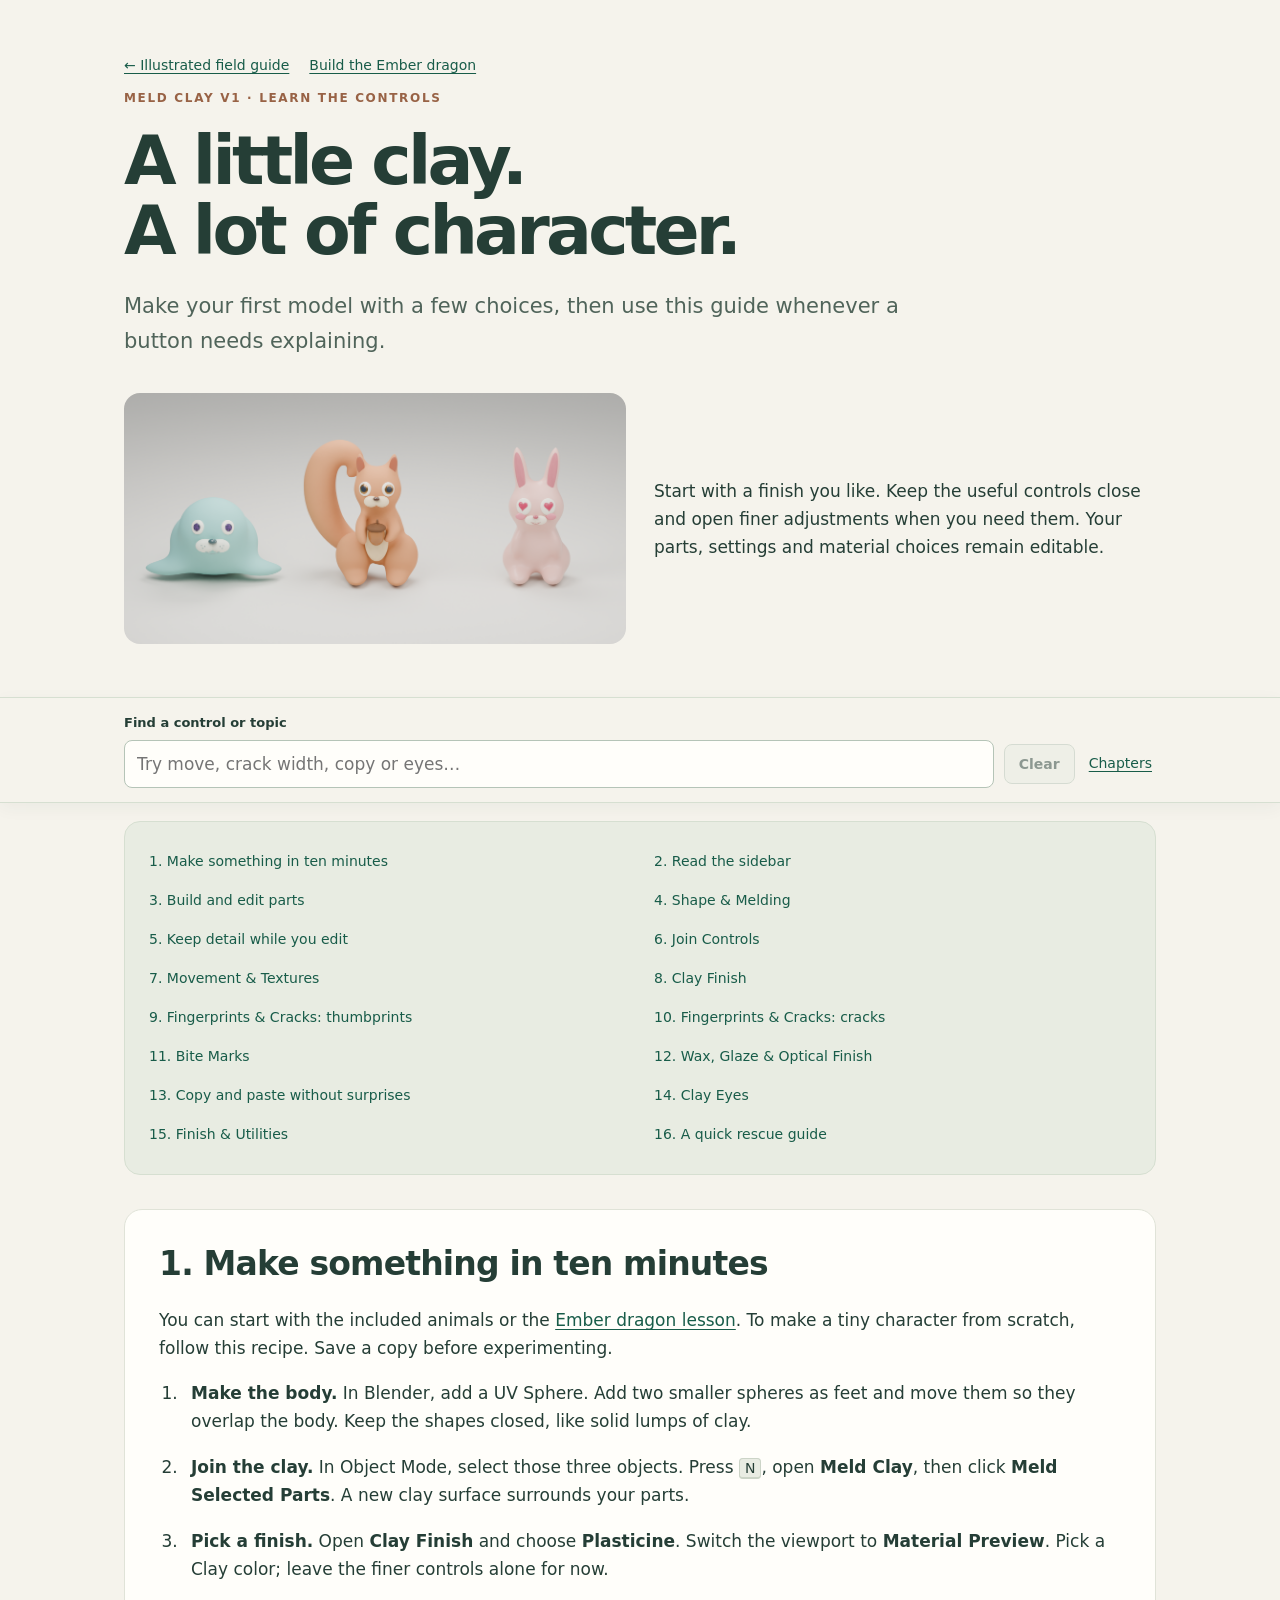
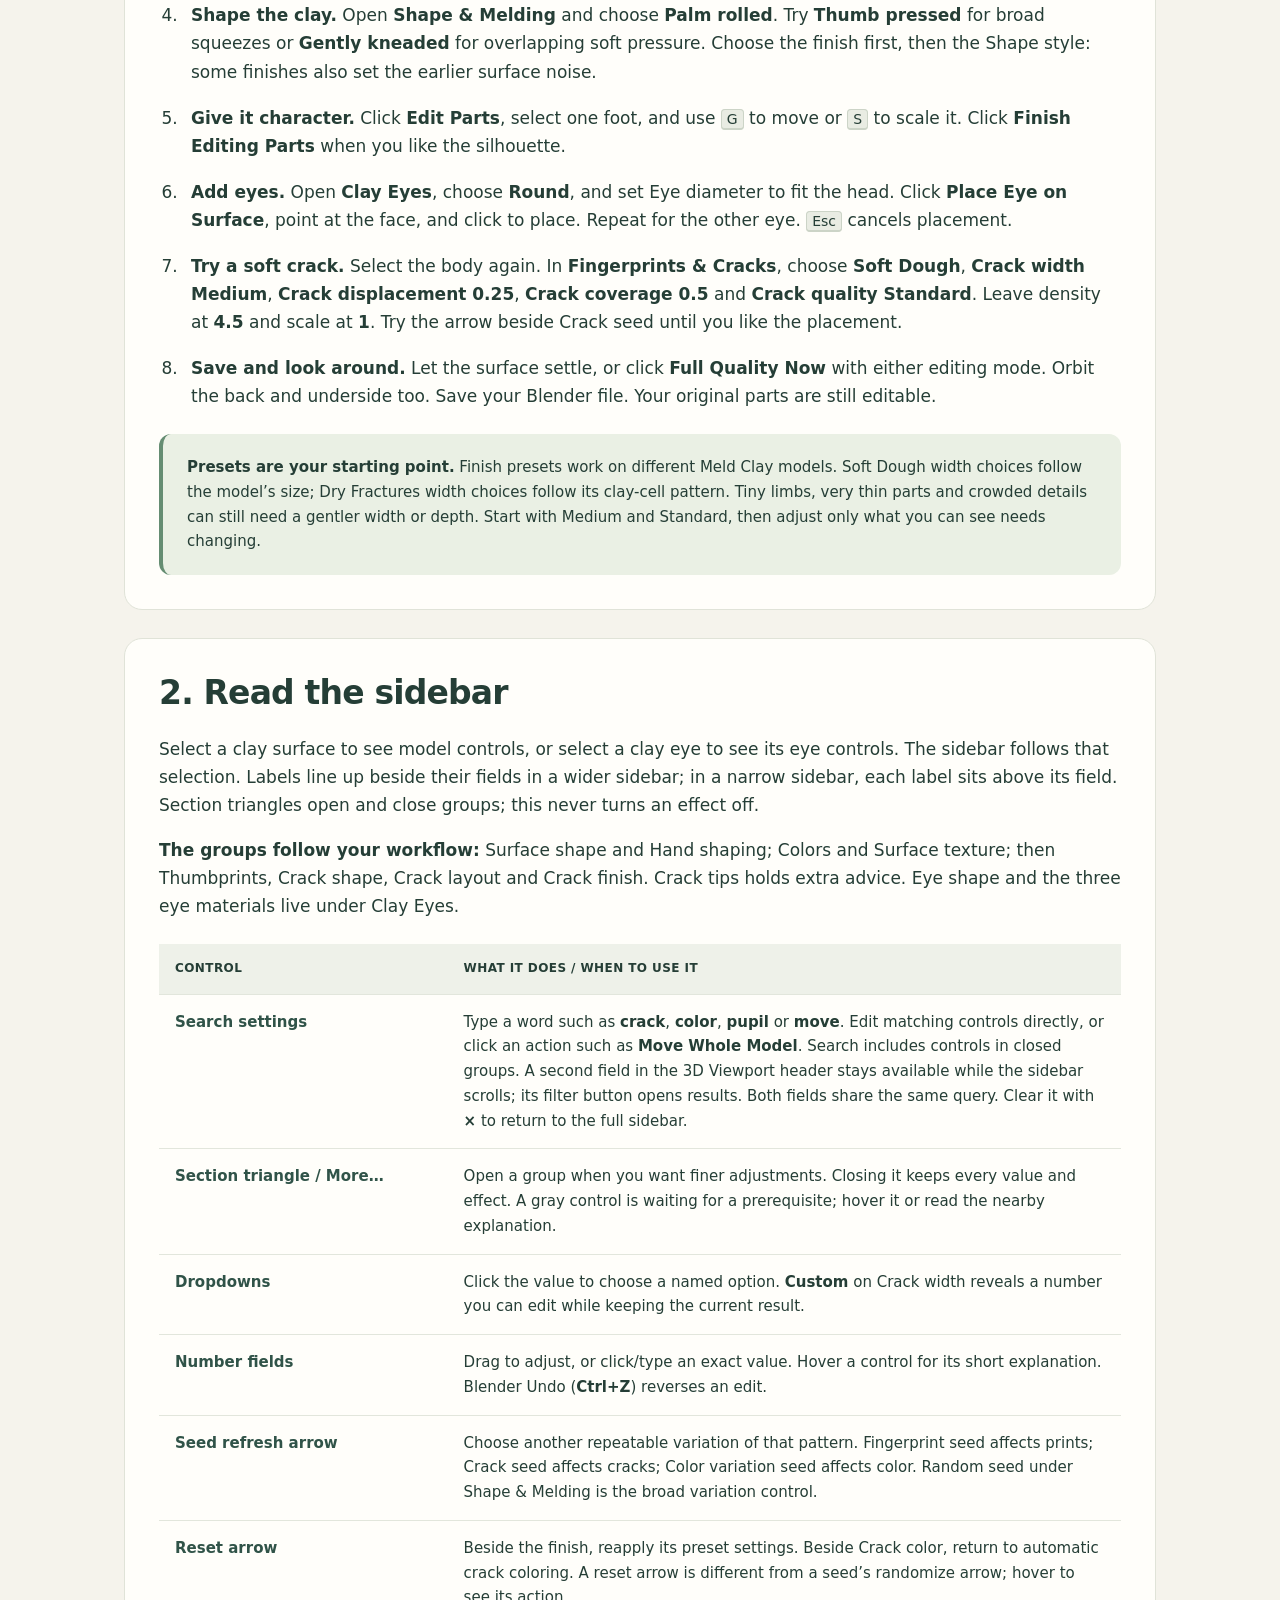
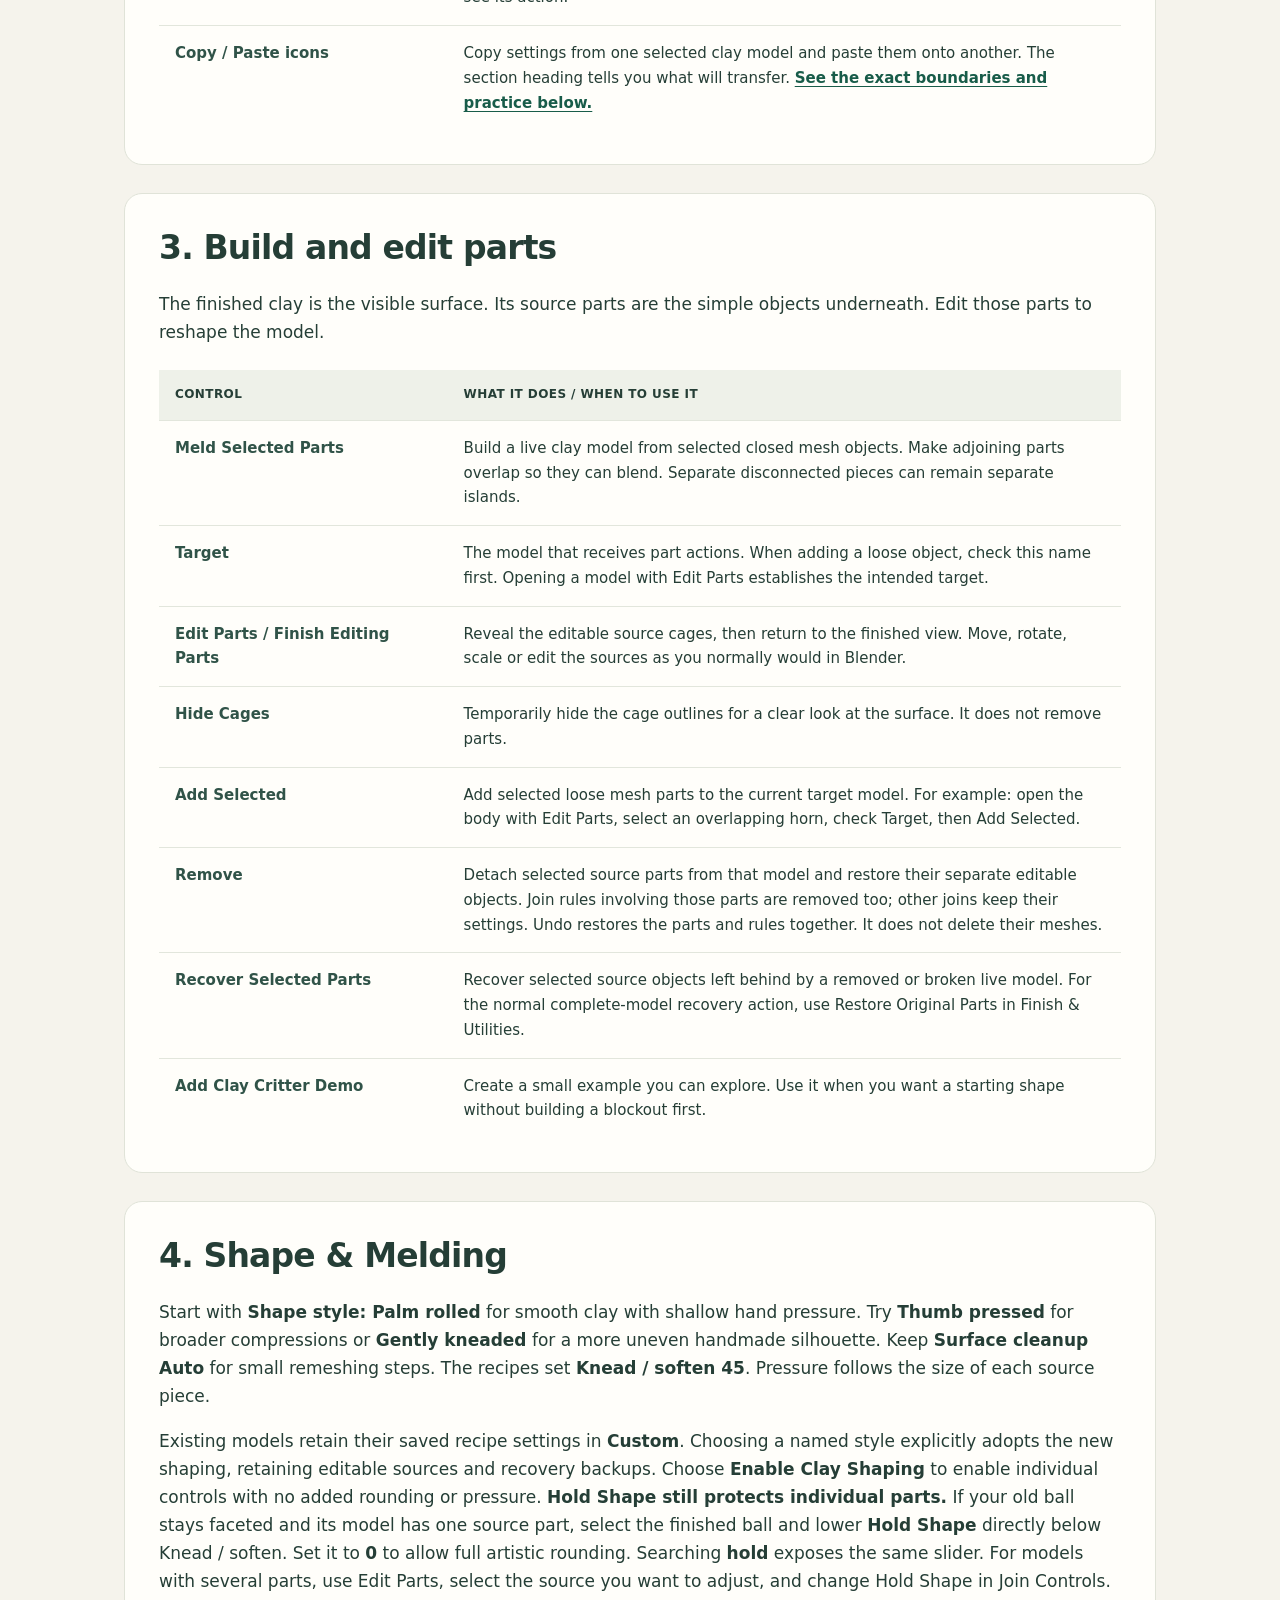
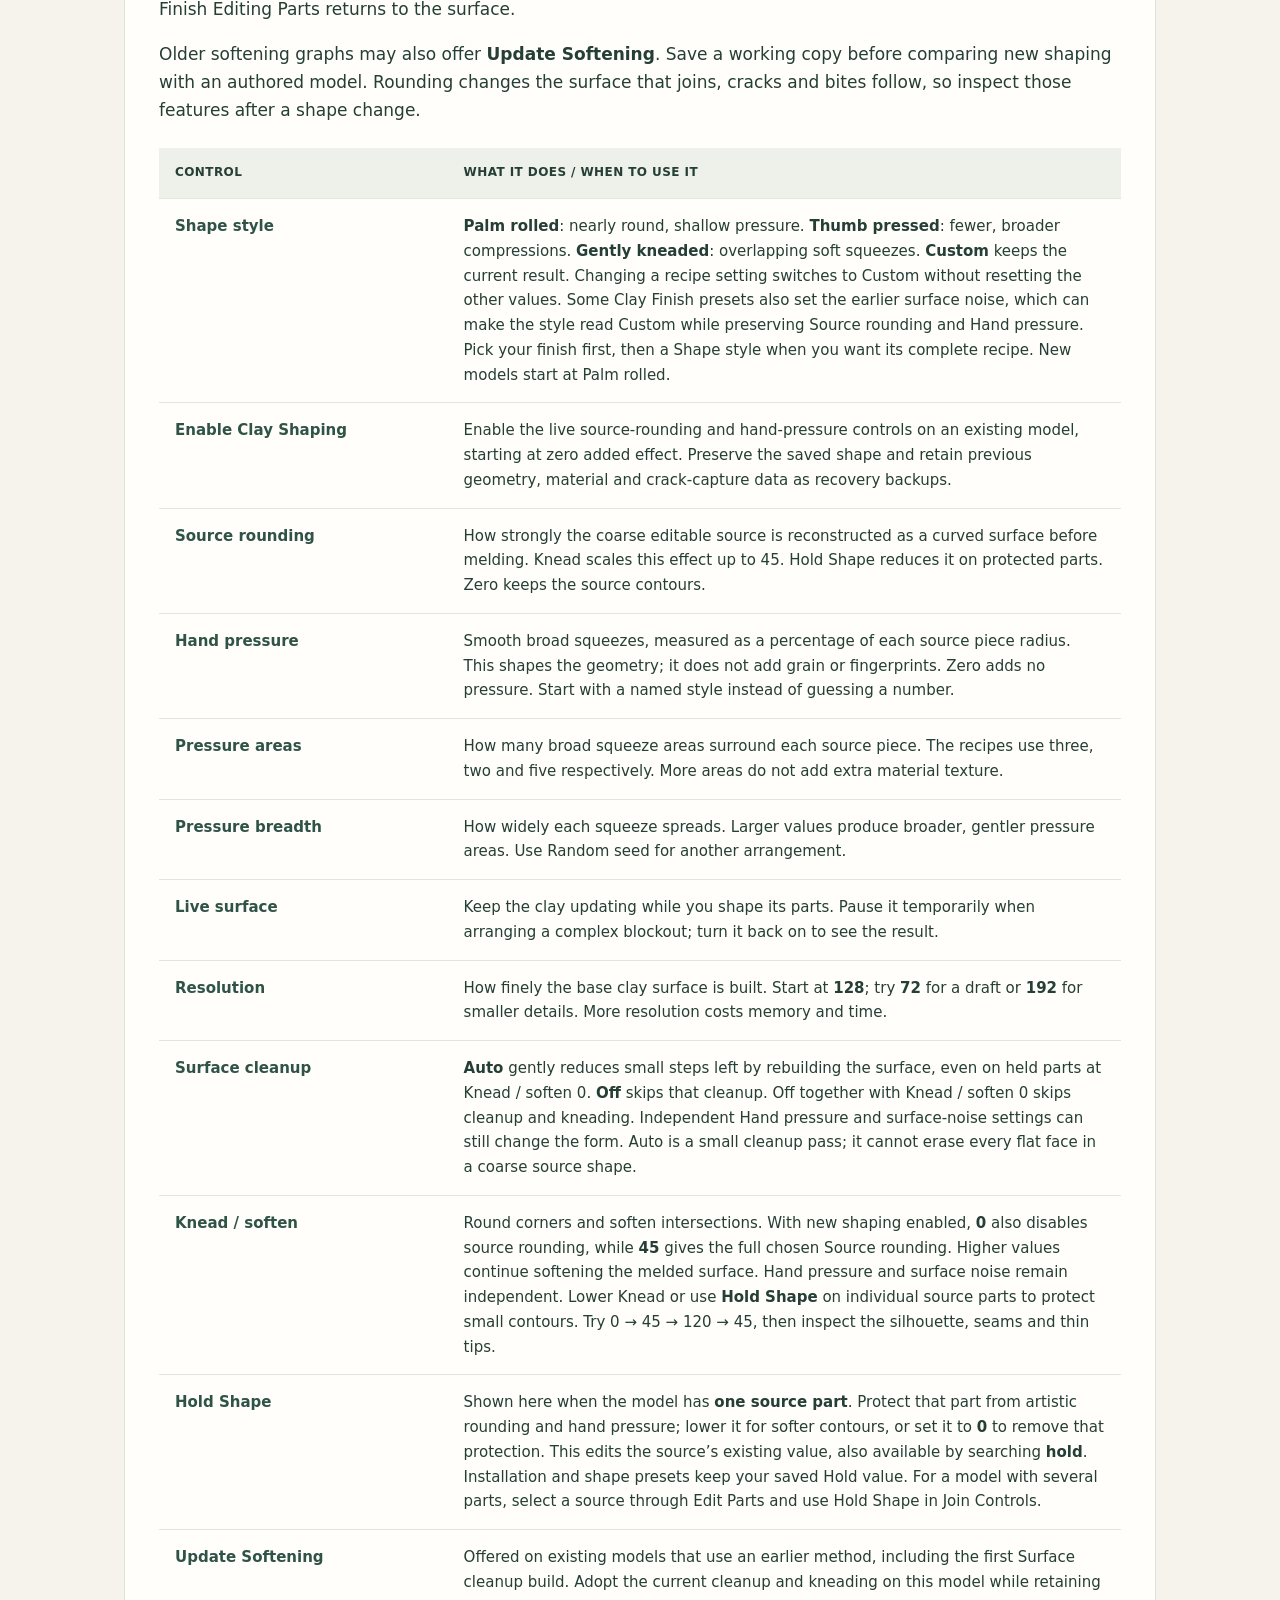
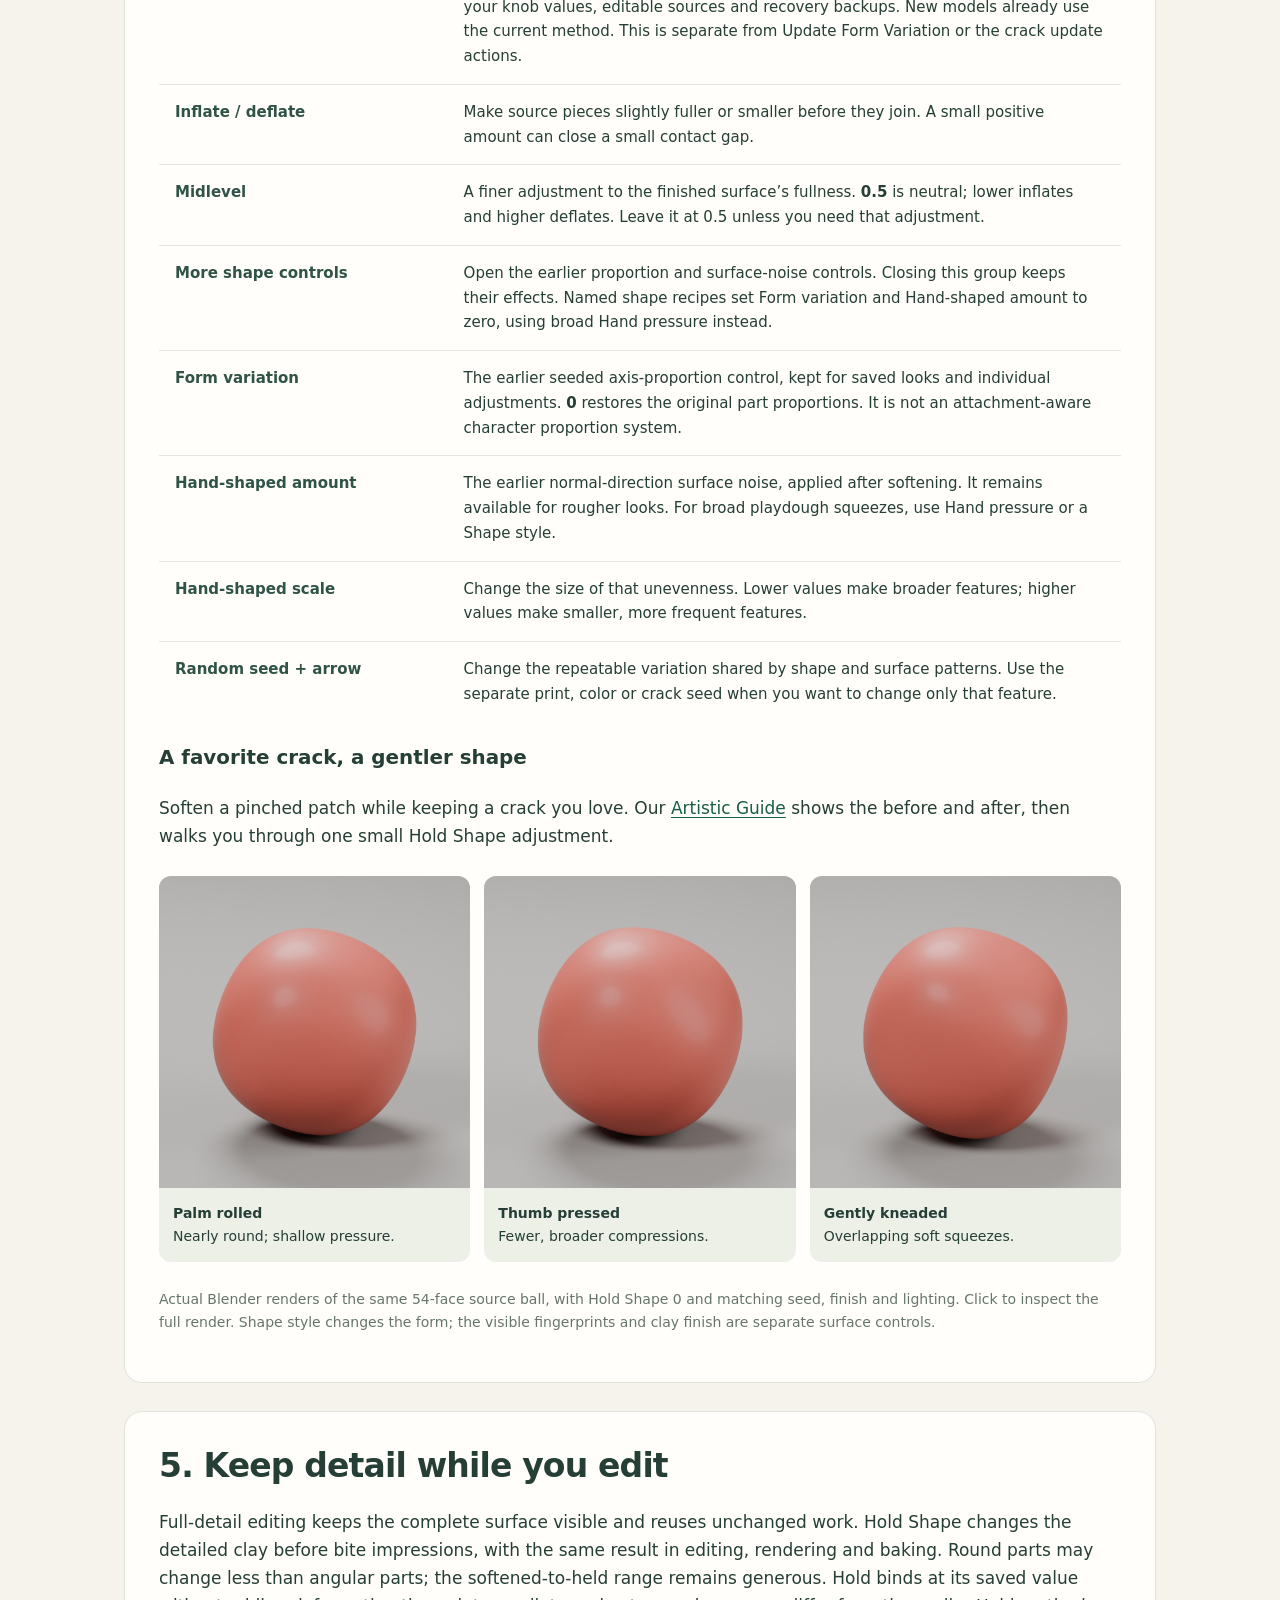
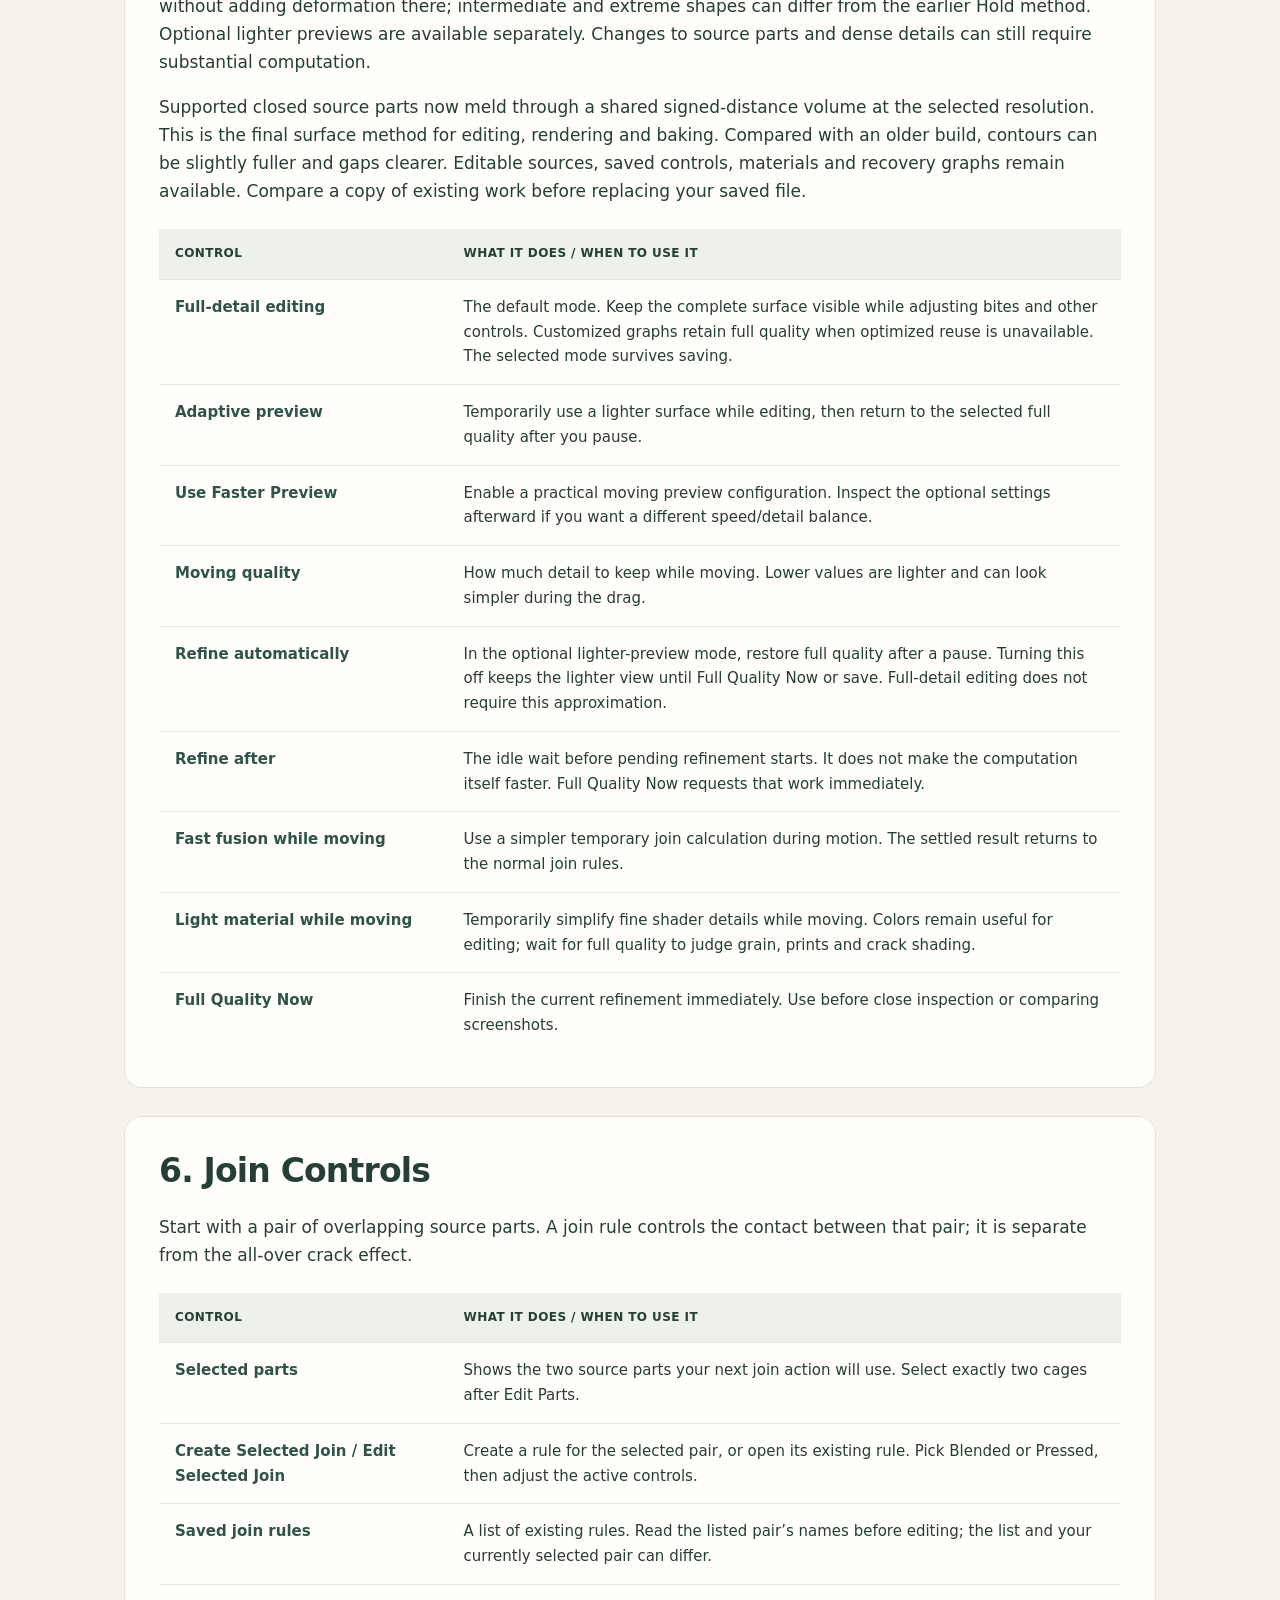
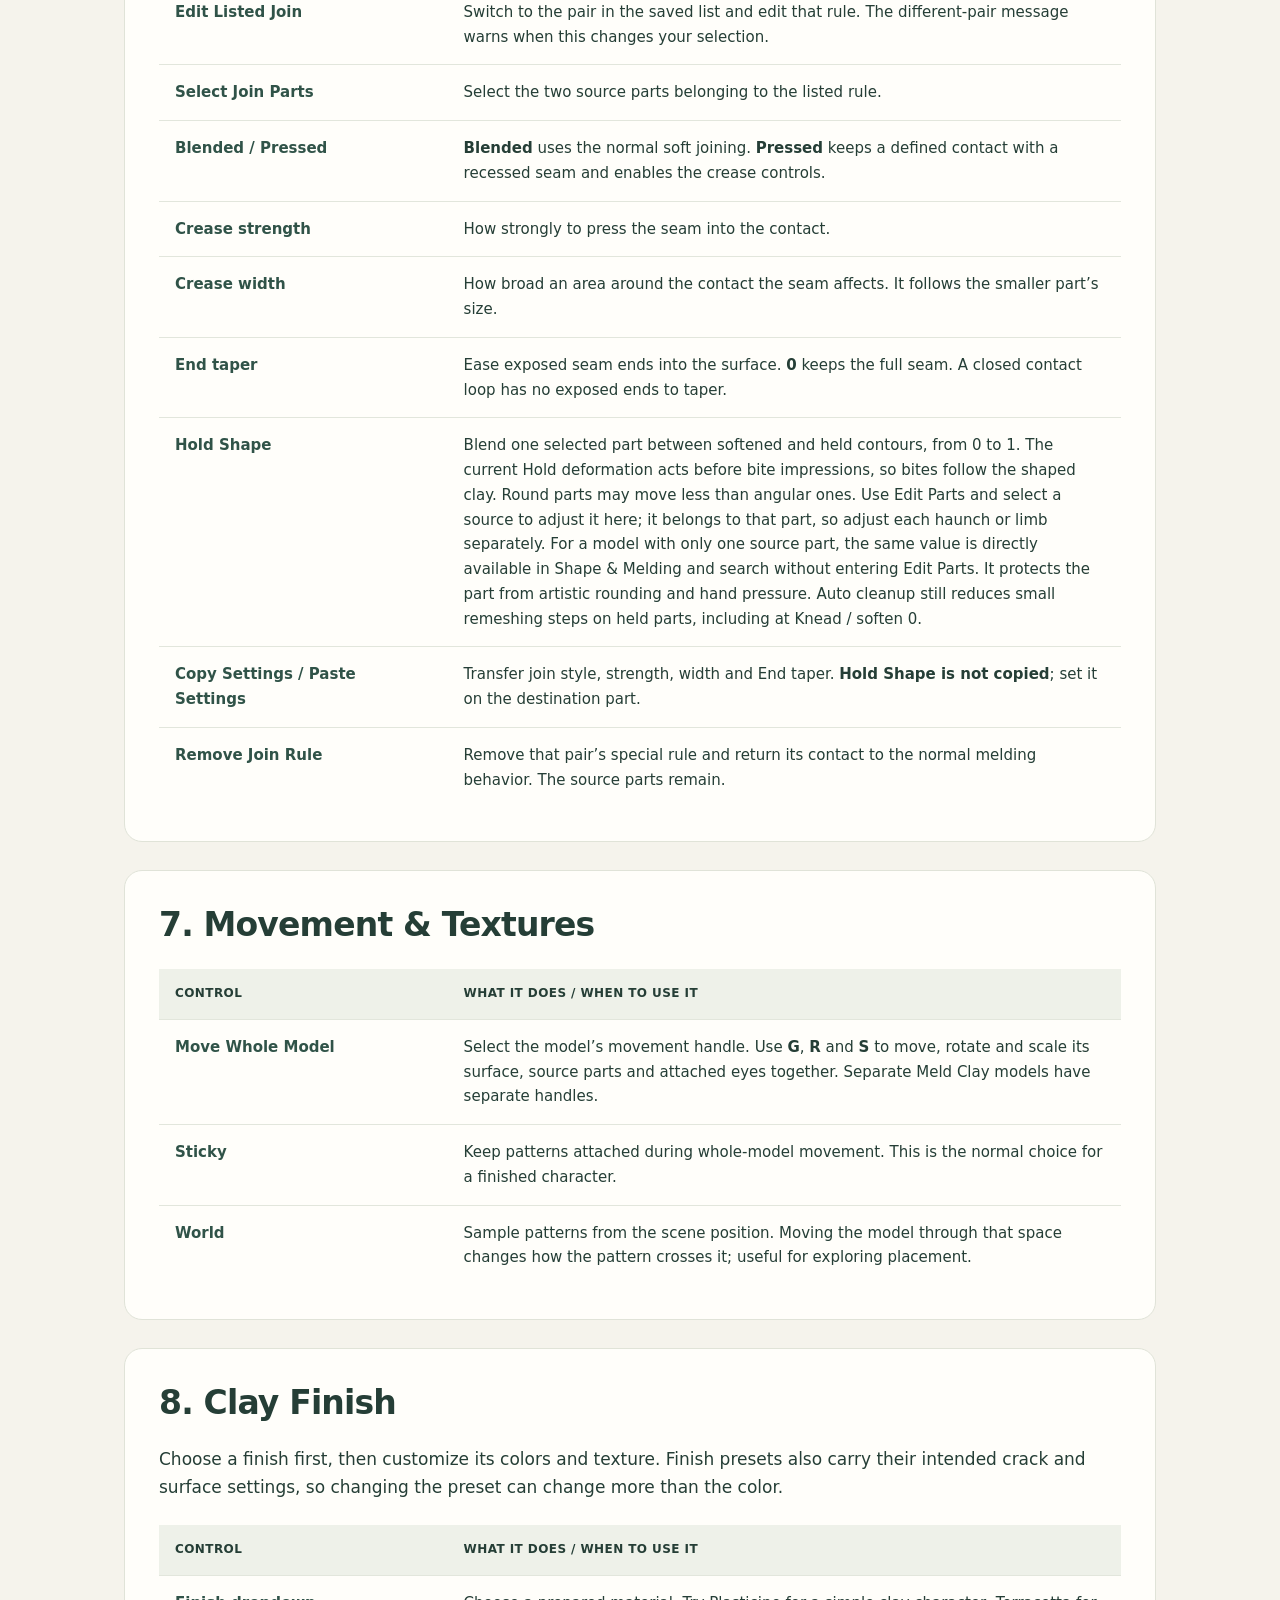
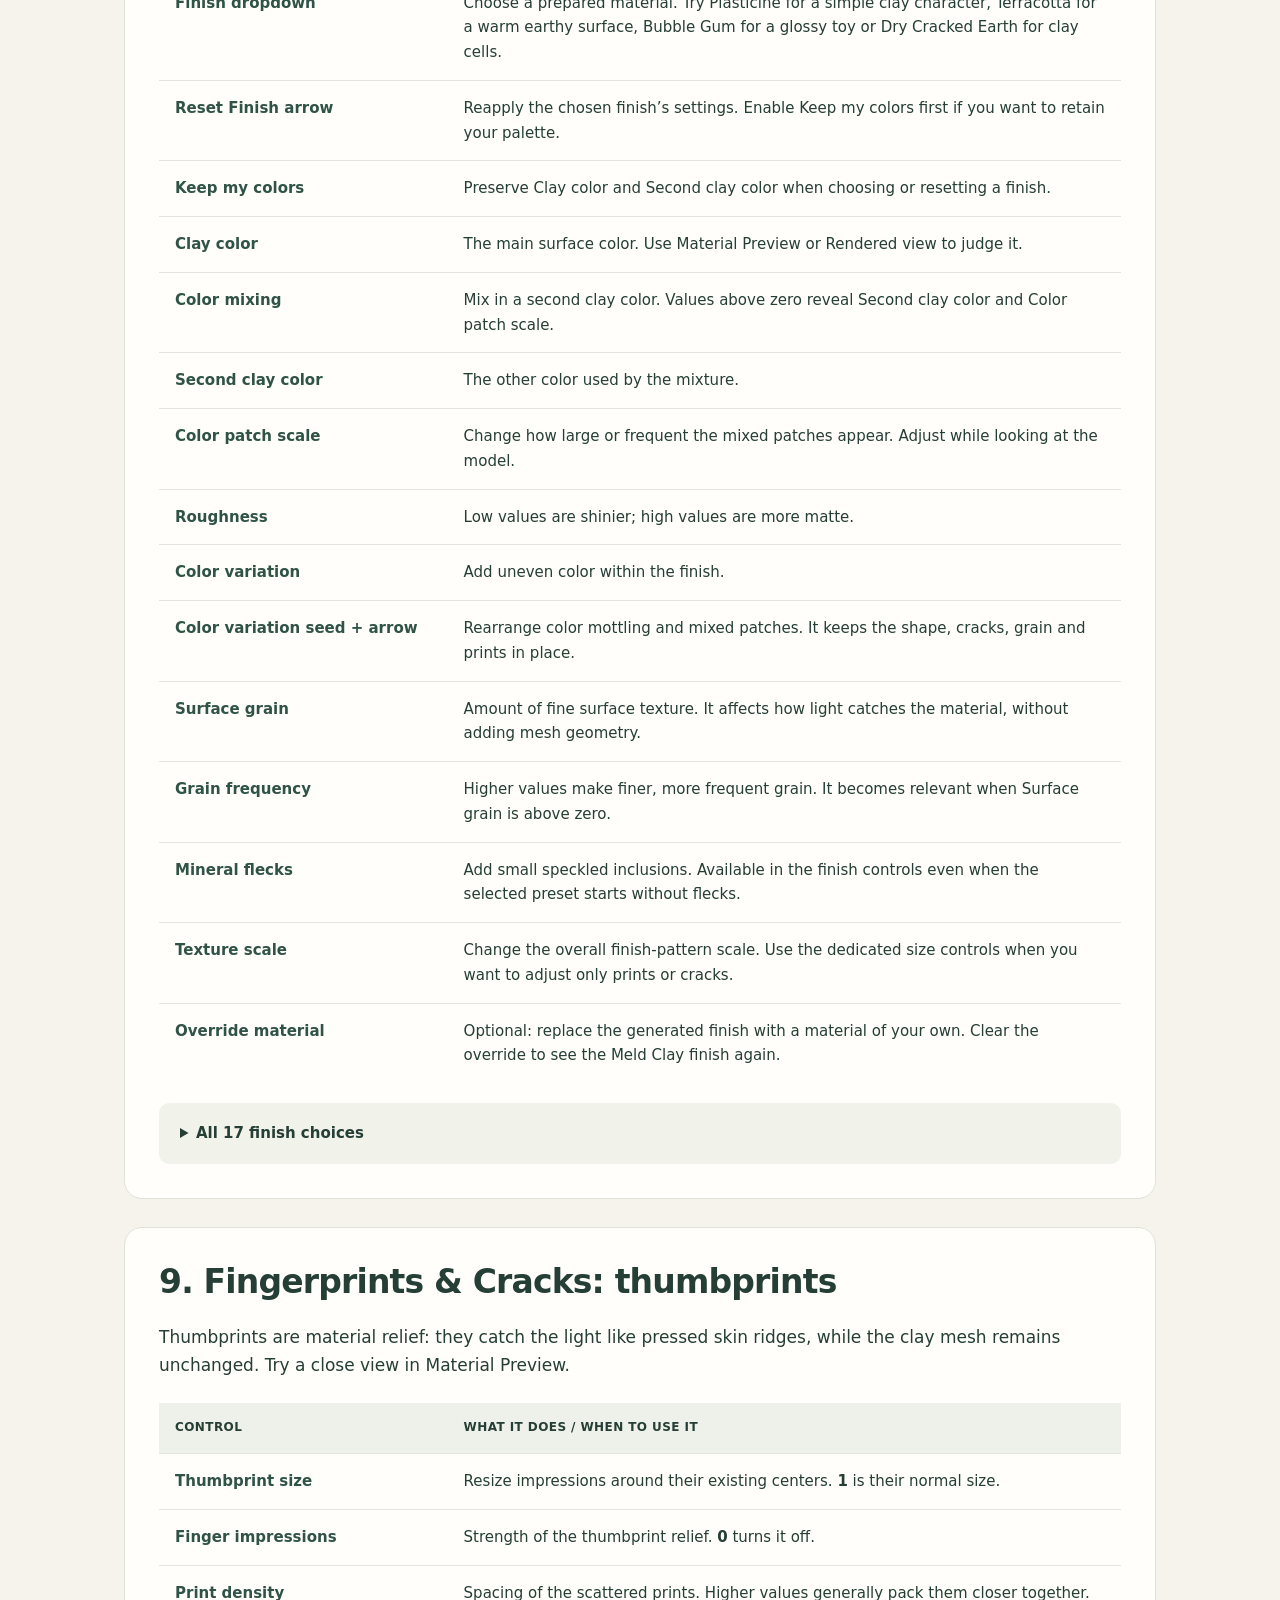
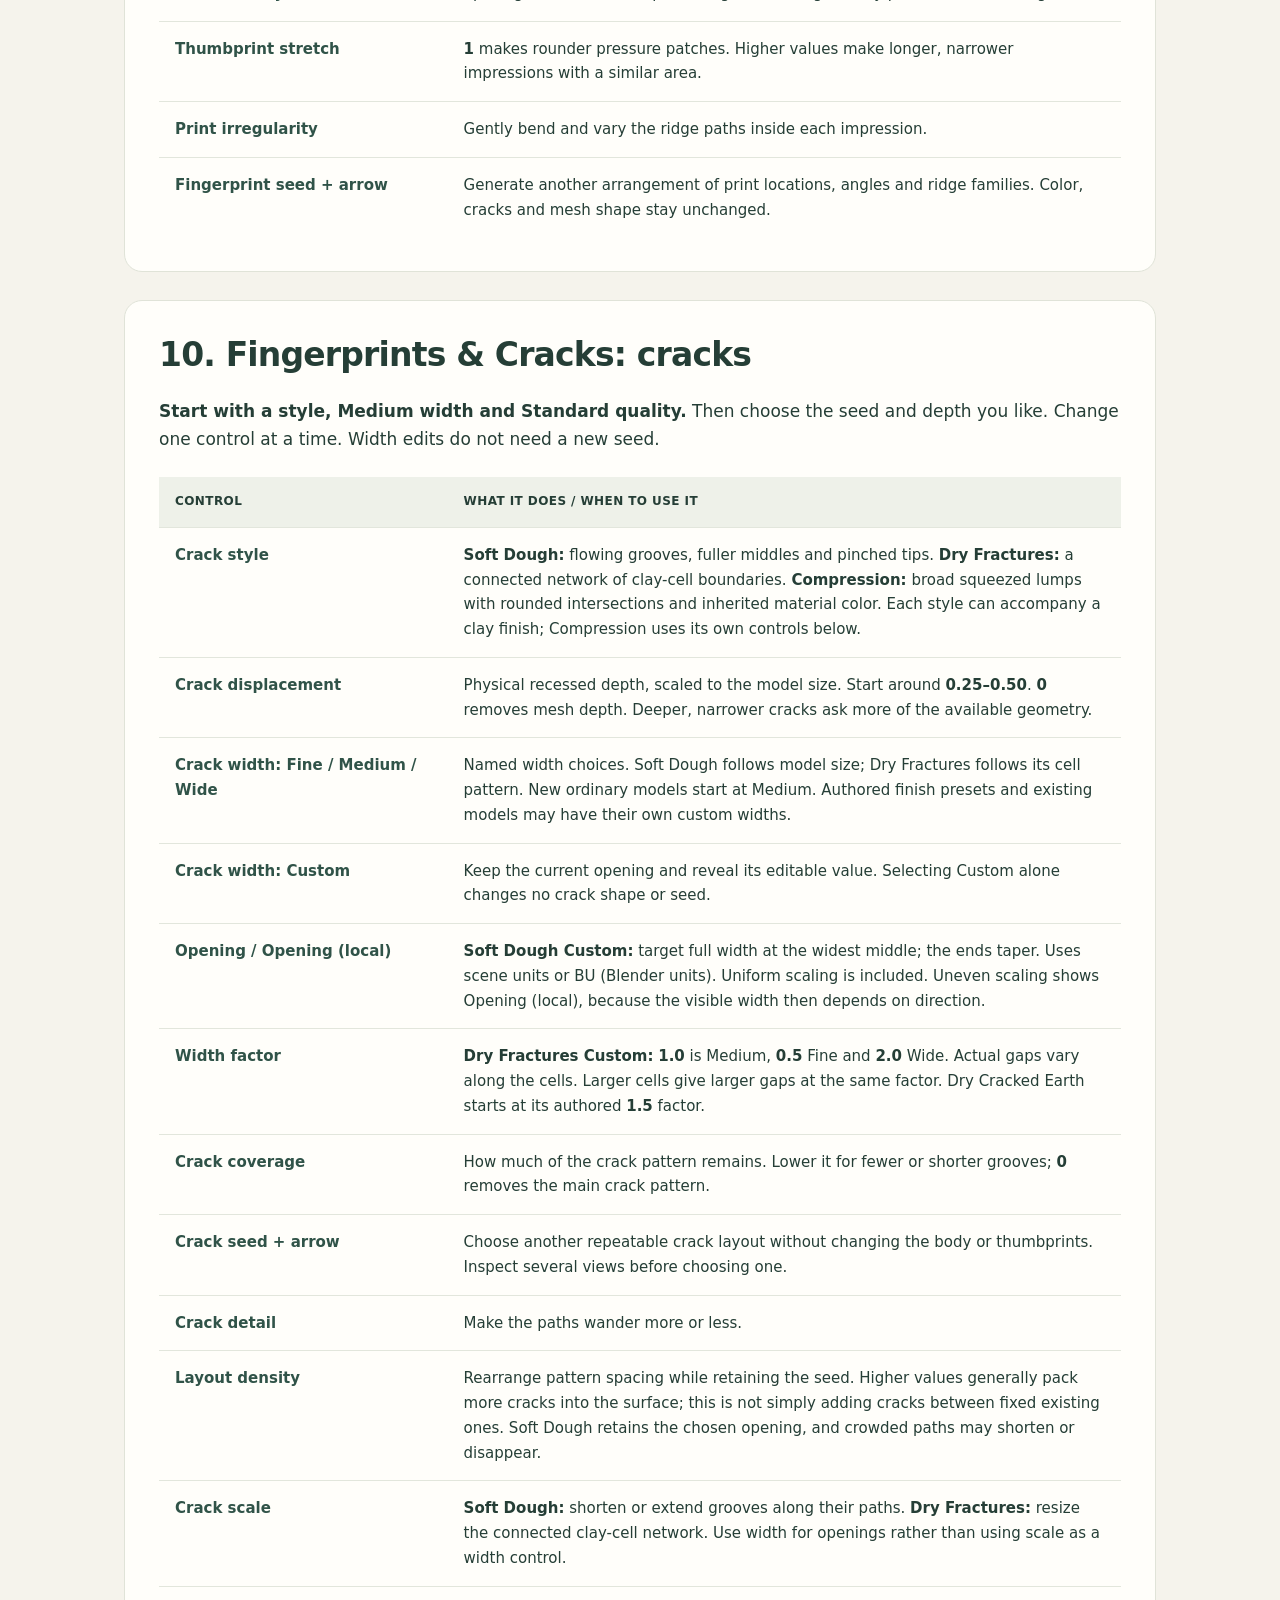
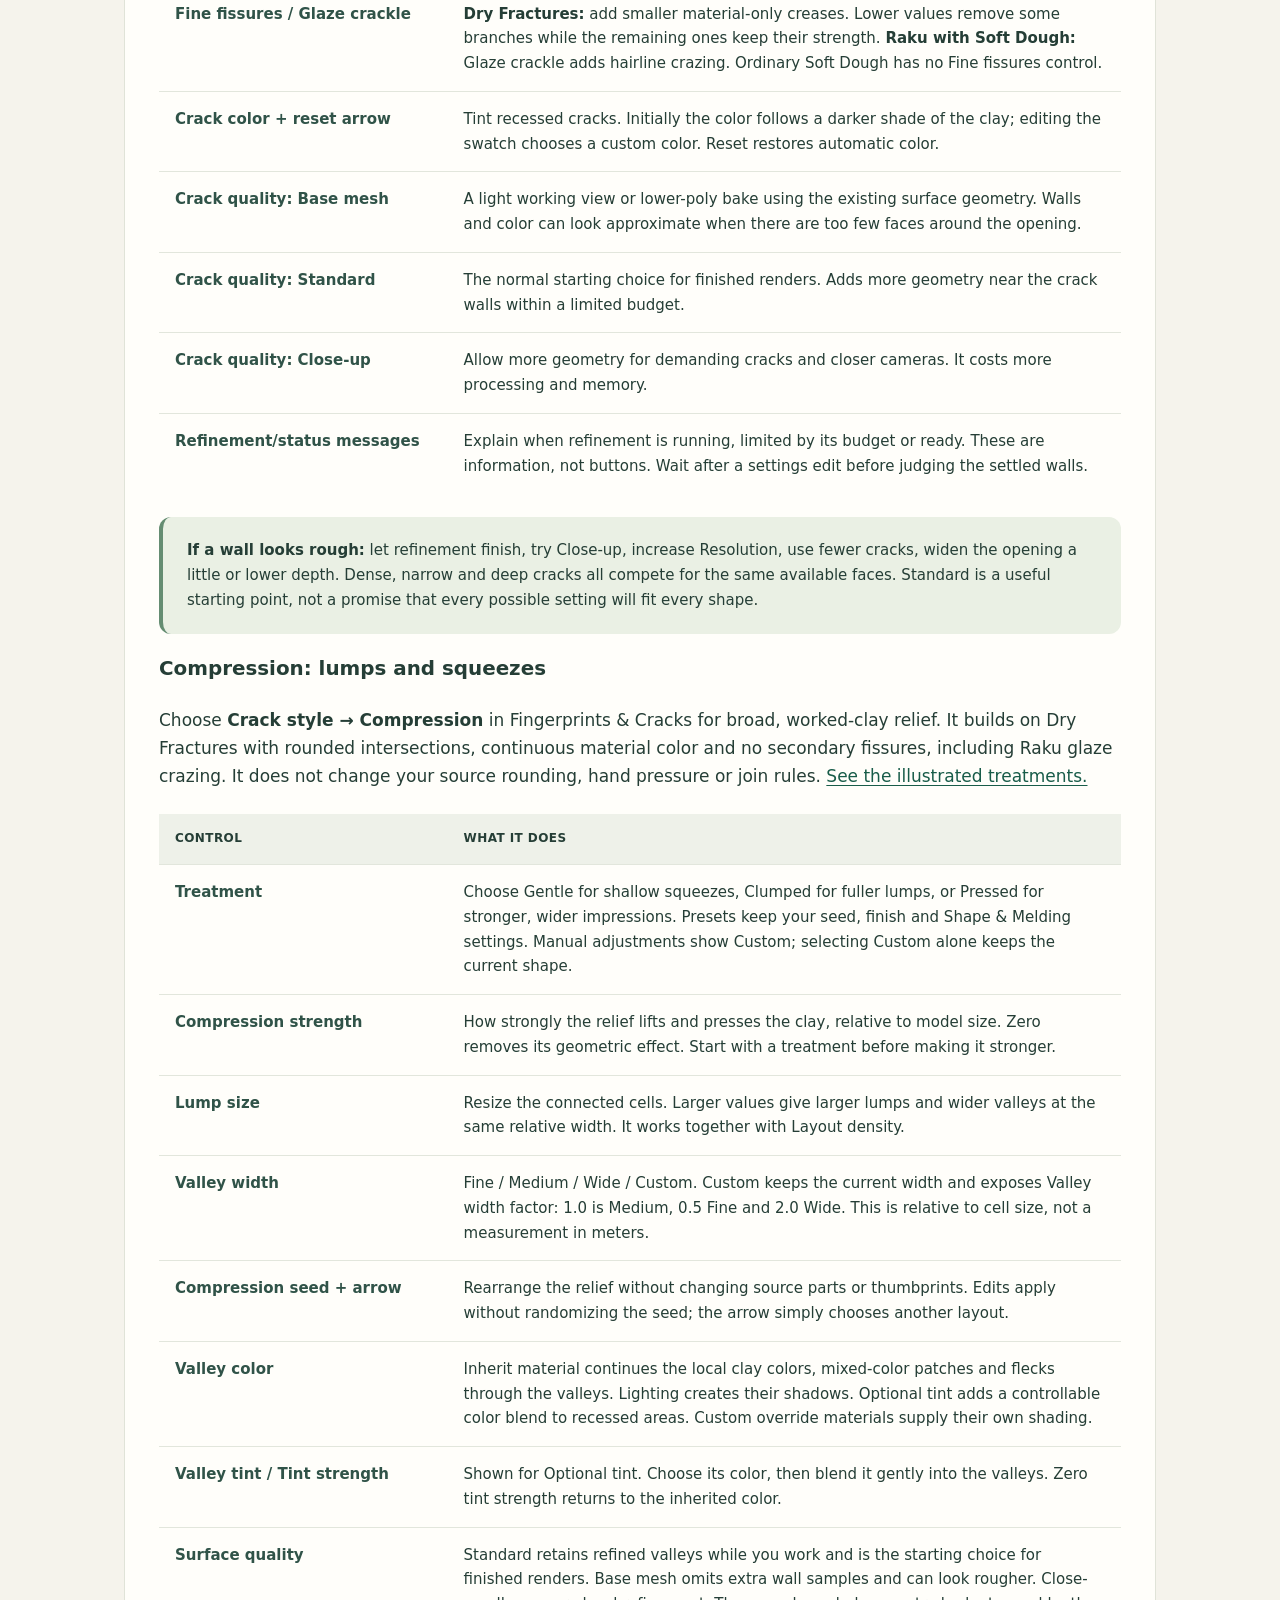
==== commit bfa76989: "Update v1 guide for full-detail editing and add cropped arm showcase" ====
--- a/Using-Meld-Clay.html
+++ b/Using-Meld-Clay.html
@@ -20,7 +20,7 @@
 <header><div class="toplinks"><a href="index.html">← Illustrated field guide</a><a href="projects/ember/START-HERE.html">Build the Ember dragon</a></div><p class="eyebrow">Meld Clay v1 · Learn the controls</p><h1>A little clay.<br>A lot of character.</h1><p class="lead">Make your first model with a few choices, then use this guide whenever a button needs explaining.</p>
 <div class="cover"><img src="assets/animals.png" alt="Actual Blender render of the included seal, squirrel and bunny clay models"><p>Start with a finish you like. Keep the useful controls close and open finer adjustments when you need them. Your parts, settings and material choices remain editable.</p></div>
 </header><div class="guide-search" role="search" aria-label="Search this guide"><div class="search-inner"><label for="control-search">Find a control or topic</label><div class="search-line"><input id="control-search" type="search" placeholder="Try move, crack width, copy or eyes…" aria-controls="control-reference"><button id="clear-control-search" type="button" disabled>Clear</button><a href="#guide-chapters">Chapters</a></div><p id="search-count" class="search-count" aria-live="polite"></p><p id="no-results" hidden>No match. Try a shorter word, or clear the search to see every section.</p></div></div>
-<div class="chapter-nav" id="guide-chapters"><div class="nav-card"><nav aria-label="Tutorial chapters"><a href="#first-model">1. Make something in ten minutes</a><a href="#find">2. Read the sidebar</a><a href="#models">3. Build and edit parts</a><a href="#shape">4. Shape &amp; Melding</a><a href="#preview">5. Work comfortably, then check the finish</a><a href="#joins">6. Join Controls</a><a href="#movement">7. Movement &amp; Textures</a><a href="#finish">8. Clay Finish</a><a href="#prints">9. Fingerprints &amp; Cracks: thumbprints</a><a href="#cracks">10. Fingerprints &amp; Cracks: cracks</a><a href="#bites">11. Bite Marks</a><a href="#optical">12. Wax, Glaze &amp; Optical Finish</a><a href="#copy">13. Copy and paste without surprises</a><a href="#eyes">14. Clay Eyes</a><a href="#utilities">15. Finish &amp; Utilities</a><a href="#help">16. A quick rescue guide</a></nav></div></div>
+<div class="chapter-nav" id="guide-chapters"><div class="nav-card"><nav aria-label="Tutorial chapters"><a href="#first-model">1. Make something in ten minutes</a><a href="#find">2. Read the sidebar</a><a href="#models">3. Build and edit parts</a><a href="#shape">4. Shape &amp; Melding</a><a href="#preview">5. Keep detail while you edit</a><a href="#joins">6. Join Controls</a><a href="#movement">7. Movement &amp; Textures</a><a href="#finish">8. Clay Finish</a><a href="#prints">9. Fingerprints &amp; Cracks: thumbprints</a><a href="#cracks">10. Fingerprints &amp; Cracks: cracks</a><a href="#bites">11. Bite Marks</a><a href="#optical">12. Wax, Glaze &amp; Optical Finish</a><a href="#copy">13. Copy and paste without surprises</a><a href="#eyes">14. Clay Eyes</a><a href="#utilities">15. Finish &amp; Utilities</a><a href="#help">16. A quick rescue guide</a></nav></div></div>
 <main id="control-reference"><section id="first-model" class="reference"><h2>1. Make something in ten minutes</h2><p>You can start with the included animals or the <a href="projects/ember/START-HERE.html">Ember dragon lesson</a>. To make a tiny character from scratch, follow this recipe. Save a copy before experimenting.</p>
 <ol class="steps"><li><b>Make the body.</b> In Blender, add a UV Sphere. Add two smaller spheres as feet and move them so they overlap the body. Keep the shapes closed, like solid lumps of clay.</li>
 <li><b>Join the clay.</b> In Object Mode, select those three objects. Press <kbd>N</kbd>, open <b>Meld Clay</b>, then click <b>Meld Selected Parts</b>. A new clay surface surrounds your parts.</li>
@@ -29,26 +29,26 @@
 <li><b>Give it character.</b> Click <b>Edit Parts</b>, select one foot, and use <kbd>G</kbd> to move or <kbd>S</kbd> to scale it. Click <b>Finish Editing Parts</b> when you like the silhouette.</li>
 <li><b>Add eyes.</b> Open <b>Clay Eyes</b>, choose <b>Round</b>, and set Eye diameter to fit the head. Click <b>Place Eye on Surface</b>, point at the face, and click to place. Repeat for the other eye. <kbd>Esc</kbd> cancels placement.</li>
 <li><b>Try a soft crack.</b> Select the body again. In <b>Fingerprints &amp; Cracks</b>, choose <b>Soft Dough</b>, <b>Crack width Medium</b>, <b>Crack displacement 0.25</b>, <b>Crack coverage 0.5</b> and <b>Crack quality Standard</b>. Leave density at <b>4.5</b> and scale at <b>1</b>. Try the arrow beside Crack seed until you like the placement.</li>
-<li><b>Save and look around.</b> Let the surface settle, or click <b>Full Quality Now</b> when adaptive preview is enabled. Orbit the back and underside too. Save your Blender file. Your original parts are still editable.</li></ol>
+<li><b>Save and look around.</b> Let the surface settle, or click <b>Full Quality Now</b> with either editing mode. Orbit the back and underside too. Save your Blender file. Your original parts are still editable.</li></ol>
 <aside class="note"><b>Presets are your starting point.</b> Finish presets work on different Meld Clay models. Soft Dough width choices follow the model’s size; Dry Fractures width choices follow its clay-cell pattern. Tiny limbs, very thin parts and crowded details can still need a gentler width or depth. Start with Medium and Standard, then adjust only what you can see needs changing.</aside></section>
 <section id="find" class="reference"><h2>2. Read the sidebar</h2><p>Select a clay surface to see model controls, or select a clay eye to see its eye controls. The sidebar follows that selection. Labels line up beside their fields in a wider sidebar; in a narrow sidebar, each label sits above its field. Section triangles open and close groups; this never turns an effect off.</p><p><b>The groups follow your workflow:</b> Surface shape and Hand shaping; Colors and Surface texture; then Thumbprints, Crack shape, Crack layout and Crack finish. Crack tips holds extra advice. Eye shape and the three eye materials live under Clay Eyes.</p><div class="table-wrap"><table><thead><tr><th scope="col">Control</th><th scope="col">What it does / when to use it</th></tr></thead><tbody><tr><th scope="row">Search settings</th><td>Type a word such as <b>crack</b>, <b>color</b>, <b>pupil</b> or <b>move</b>. Edit matching controls directly, or click an action such as <b>Move Whole Model</b>. Search includes controls in closed groups. A second field in the 3D Viewport header stays available while the sidebar scrolls; its filter button opens results. Both fields share the same query. Clear it with <b>×</b> to return to the full sidebar.</td></tr><tr><th scope="row">Section triangle / More…</th><td>Open a group when you want finer adjustments. Closing it keeps every value and effect. A gray control is waiting for a prerequisite; hover it or read the nearby explanation.</td></tr><tr><th scope="row">Dropdowns</th><td>Click the value to choose a named option. <b>Custom</b> on Crack width reveals a number you can edit while keeping the current result.</td></tr><tr><th scope="row">Number fields</th><td>Drag to adjust, or click/type an exact value. Hover a control for its short explanation. Blender Undo (<b>Ctrl+Z</b>) reverses an edit.</td></tr><tr><th scope="row">Seed refresh arrow</th><td>Choose another repeatable variation of that pattern. Fingerprint seed affects prints; Crack seed affects cracks; Color variation seed affects color. Random seed under Shape &amp; Melding is the broad variation control.</td></tr><tr><th scope="row">Reset arrow</th><td>Beside the finish, reapply its preset settings. Beside Crack color, return to automatic crack coloring. A reset arrow is different from a seed’s randomize arrow; hover to see its action.</td></tr><tr><th scope="row">Copy / Paste icons</th><td>Copy settings from one selected clay model and paste them onto another. The section heading tells you what will transfer. <a href="#copy">See the exact boundaries and practice below.</a></td></tr></tbody></table></div></section>
 <section id="models" class="reference"><h2>3. Build and edit parts</h2><p>The finished clay is the visible surface. Its source parts are the simple objects underneath. Edit those parts to reshape the model.</p><div class="table-wrap"><table><thead><tr><th scope="col">Control</th><th scope="col">What it does / when to use it</th></tr></thead><tbody><tr><th scope="row">Meld Selected Parts</th><td>Build a live clay model from selected closed mesh objects. Make adjoining parts overlap so they can blend. Separate disconnected pieces can remain separate islands.</td></tr><tr><th scope="row">Target</th><td>The model that receives part actions. When adding a loose object, check this name first. Opening a model with Edit Parts establishes the intended target.</td></tr><tr><th scope="row">Edit Parts / Finish Editing Parts</th><td>Reveal the editable source cages, then return to the finished view. Move, rotate, scale or edit the sources as you normally would in Blender.</td></tr><tr><th scope="row">Hide Cages</th><td>Temporarily hide the cage outlines for a clear look at the surface. It does not remove parts.</td></tr><tr><th scope="row">Add Selected</th><td>Add selected loose mesh parts to the current target model. For example: open the body with Edit Parts, select an overlapping horn, check Target, then Add Selected.</td></tr><tr><th scope="row">Remove</th><td>Detach selected source parts from that model and restore their separate editable objects. Join rules involving those parts are removed too; other joins keep their settings. Undo restores the parts and rules together. It does not delete their meshes.</td></tr><tr><th scope="row">Recover Selected Parts</th><td>Recover selected source objects left behind by a removed or broken live model. For the normal complete-model recovery action, use Restore Original Parts in Finish &amp; Utilities.</td></tr><tr><th scope="row">Add Clay Critter Demo</th><td>Create a small example you can explore. Use it when you want a starting shape without building a blockout first.</td></tr></tbody></table></div></section>
-<section id="shape" class="reference"><h2>4. Shape &amp; Melding</h2><p>Start with <b>Shape style: Palm rolled</b> for smooth clay with shallow hand pressure. Try <b>Thumb pressed</b> for broader compressions or <b>Gently kneaded</b> for a more uneven handmade silhouette. Keep <b>Surface cleanup Auto</b> for small remeshing steps. The recipes set <b>Knead / soften 45</b>. Pressure follows the size of each source piece.</p><p>Existing models open unchanged in <b>Custom</b>. Choosing a named style explicitly adopts the new shaping, retaining editable sources and recovery backups. Choose <b>Enable Clay Shaping</b> to enable individual controls with no added rounding or pressure. <b>Hold Shape still protects individual parts.</b> If your old ball stays faceted and its model has one source part, select the finished ball and lower <b>Hold Shape</b> directly below Knead / soften. Set it to <b>0</b> to allow full artistic rounding. Searching <b>hold</b> exposes the same slider. For models with several parts, use Edit Parts, select the source you want to adjust, and change Hold Shape in Join Controls. Finish Editing Parts returns to the surface.</p><p>Older softening graphs may also offer <b>Update Softening</b>. Save a working copy before comparing new shaping with an authored model. Rounding changes the surface that joins, cracks and bites follow, so inspect those features after a shape change.</p><div class="table-wrap"><table><thead><tr><th scope="col">Control</th><th scope="col">What it does / when to use it</th></tr></thead><tbody><tr><th scope="row">Shape style</th><td><b>Palm rolled</b>: nearly round, shallow pressure. <b>Thumb pressed</b>: fewer, broader compressions. <b>Gently kneaded</b>: overlapping soft squeezes. <b>Custom</b> keeps the current result. Changing a recipe setting switches to Custom without resetting the other values. Some Clay Finish presets also set the earlier surface noise, which can make the style read Custom while preserving Source rounding and Hand pressure. Pick your finish first, then a Shape style when you want its complete recipe. New models start at Palm rolled.</td></tr><tr><th scope="row">Enable Clay Shaping</th><td>Enable the live source-rounding and hand-pressure controls on an existing model, starting at zero added effect. Preserve the saved shape and retain previous geometry, material and crack-capture data as recovery backups.</td></tr><tr><th scope="row">Source rounding</th><td>How strongly the coarse editable source is reconstructed as a curved surface before melding. Knead scales this effect up to 45. Hold Shape reduces it on protected parts. Zero keeps the source contours.</td></tr><tr><th scope="row">Hand pressure</th><td>Smooth broad squeezes, measured as a percentage of each source piece radius. This shapes the geometry; it does not add grain or fingerprints. Zero adds no pressure. Start with a named style instead of guessing a number.</td></tr><tr><th scope="row">Pressure areas</th><td>How many broad squeeze areas surround each source piece. The recipes use three, two and five respectively. More areas do not add extra material texture.</td></tr><tr><th scope="row">Pressure breadth</th><td>How widely each squeeze spreads. Larger values produce broader, gentler pressure areas. Use Random seed for another arrangement.</td></tr><tr><th scope="row">Live surface</th><td>Keep the clay updating while you shape its parts. Pause it temporarily when arranging a complex blockout; turn it back on to see the result.</td></tr><tr><th scope="row">Resolution</th><td>How finely the base clay surface is built. Start at <b>128</b>; try <b>72</b> for a draft or <b>192</b> for smaller details. More resolution costs memory and time.</td></tr><tr><th scope="row">Surface cleanup</th><td><b>Auto</b> gently reduces small steps left by rebuilding the surface, even on held parts at Knead / soften 0. <b>Off</b> skips that cleanup. Off together with Knead / soften 0 skips cleanup and kneading. Independent Hand pressure and surface-noise settings can still change the form. Auto is a small cleanup pass; it cannot erase every flat face in a coarse source shape.</td></tr><tr><th scope="row">Knead / soften</th><td>Round corners and soften intersections. With new shaping enabled, <b>0</b> also disables source rounding, while <b>45</b> gives the full chosen Source rounding. Higher values continue softening the melded surface. Hand pressure and surface noise remain independent. Lower Knead or use <b>Hold Shape</b> on individual source parts to protect small contours. Try 0 → 45 → 120 → 45, then inspect the silhouette, seams and thin tips.</td></tr><tr><th scope="row">Hold Shape</th><td>Shown here when the model has <b>one source part</b>. Protect that part from artistic rounding and hand pressure; lower it for softer contours, or set it to <b>0</b> to remove that protection. This edits the source’s existing value, also available by searching <b>hold</b>. Installation and shape presets keep your saved Hold value. For a model with several parts, select a source through Edit Parts and use Hold Shape in Join Controls.</td></tr><tr><th scope="row">Update Softening</th><td>Offered on existing models that use an earlier method, including the first Surface cleanup build. Adopt the current cleanup and kneading on this model while retaining your knob values, editable sources and recovery backups. New models already use the current method. This is separate from Update Form Variation or the crack update actions.</td></tr><tr><th scope="row">Inflate / deflate</th><td>Make source pieces slightly fuller or smaller before they join. A small positive amount can close a small contact gap.</td></tr><tr><th scope="row">Midlevel</th><td>A finer adjustment to the finished surface’s fullness. <b>0.5</b> is neutral; lower inflates and higher deflates. Leave it at 0.5 unless you need that adjustment.</td></tr><tr><th scope="row">More shape controls</th><td>Open the earlier proportion and surface-noise controls. Closing this group keeps their effects. Named shape recipes set Form variation and Hand-shaped amount to zero, using broad Hand pressure instead.</td></tr><tr><th scope="row">Form variation</th><td>The earlier seeded axis-proportion control, kept for saved looks and individual adjustments. <b>0</b> restores the original part proportions. It is not an attachment-aware character proportion system.</td></tr><tr><th scope="row">Hand-shaped amount</th><td>The earlier normal-direction surface noise, applied after softening. It remains available for rougher looks. For broad playdough squeezes, use Hand pressure or a Shape style.</td></tr><tr><th scope="row">Hand-shaped scale</th><td>Change the size of that unevenness. Lower values make broader features; higher values make smaller, more frequent features.</td></tr><tr><th scope="row">Random seed + arrow</th><td>Change the repeatable variation shared by shape and surface patterns. Use the separate print, color or crack seed when you want to change only that feature.</td></tr></tbody></table></div><h3 id="keeping-cracks">A favorite crack, a gentler shape</h3>
+<section id="shape" class="reference"><h2>4. Shape &amp; Melding</h2><p>Start with <b>Shape style: Palm rolled</b> for smooth clay with shallow hand pressure. Try <b>Thumb pressed</b> for broader compressions or <b>Gently kneaded</b> for a more uneven handmade silhouette. Keep <b>Surface cleanup Auto</b> for small remeshing steps. The recipes set <b>Knead / soften 45</b>. Pressure follows the size of each source piece.</p><p>Existing models retain their saved recipe settings in <b>Custom</b>. Choosing a named style explicitly adopts the new shaping, retaining editable sources and recovery backups. Choose <b>Enable Clay Shaping</b> to enable individual controls with no added rounding or pressure. <b>Hold Shape still protects individual parts.</b> If your old ball stays faceted and its model has one source part, select the finished ball and lower <b>Hold Shape</b> directly below Knead / soften. Set it to <b>0</b> to allow full artistic rounding. Searching <b>hold</b> exposes the same slider. For models with several parts, use Edit Parts, select the source you want to adjust, and change Hold Shape in Join Controls. Finish Editing Parts returns to the surface.</p><p>Older softening graphs may also offer <b>Update Softening</b>. Save a working copy before comparing new shaping with an authored model. Rounding changes the surface that joins, cracks and bites follow, so inspect those features after a shape change.</p><div class="table-wrap"><table><thead><tr><th scope="col">Control</th><th scope="col">What it does / when to use it</th></tr></thead><tbody><tr><th scope="row">Shape style</th><td><b>Palm rolled</b>: nearly round, shallow pressure. <b>Thumb pressed</b>: fewer, broader compressions. <b>Gently kneaded</b>: overlapping soft squeezes. <b>Custom</b> keeps the current result. Changing a recipe setting switches to Custom without resetting the other values. Some Clay Finish presets also set the earlier surface noise, which can make the style read Custom while preserving Source rounding and Hand pressure. Pick your finish first, then a Shape style when you want its complete recipe. New models start at Palm rolled.</td></tr><tr><th scope="row">Enable Clay Shaping</th><td>Enable the live source-rounding and hand-pressure controls on an existing model, starting at zero added effect. Preserve the saved shape and retain previous geometry, material and crack-capture data as recovery backups.</td></tr><tr><th scope="row">Source rounding</th><td>How strongly the coarse editable source is reconstructed as a curved surface before melding. Knead scales this effect up to 45. Hold Shape reduces it on protected parts. Zero keeps the source contours.</td></tr><tr><th scope="row">Hand pressure</th><td>Smooth broad squeezes, measured as a percentage of each source piece radius. This shapes the geometry; it does not add grain or fingerprints. Zero adds no pressure. Start with a named style instead of guessing a number.</td></tr><tr><th scope="row">Pressure areas</th><td>How many broad squeeze areas surround each source piece. The recipes use three, two and five respectively. More areas do not add extra material texture.</td></tr><tr><th scope="row">Pressure breadth</th><td>How widely each squeeze spreads. Larger values produce broader, gentler pressure areas. Use Random seed for another arrangement.</td></tr><tr><th scope="row">Live surface</th><td>Keep the clay updating while you shape its parts. Pause it temporarily when arranging a complex blockout; turn it back on to see the result.</td></tr><tr><th scope="row">Resolution</th><td>How finely the base clay surface is built. Start at <b>128</b>; try <b>72</b> for a draft or <b>192</b> for smaller details. More resolution costs memory and time.</td></tr><tr><th scope="row">Surface cleanup</th><td><b>Auto</b> gently reduces small steps left by rebuilding the surface, even on held parts at Knead / soften 0. <b>Off</b> skips that cleanup. Off together with Knead / soften 0 skips cleanup and kneading. Independent Hand pressure and surface-noise settings can still change the form. Auto is a small cleanup pass; it cannot erase every flat face in a coarse source shape.</td></tr><tr><th scope="row">Knead / soften</th><td>Round corners and soften intersections. With new shaping enabled, <b>0</b> also disables source rounding, while <b>45</b> gives the full chosen Source rounding. Higher values continue softening the melded surface. Hand pressure and surface noise remain independent. Lower Knead or use <b>Hold Shape</b> on individual source parts to protect small contours. Try 0 → 45 → 120 → 45, then inspect the silhouette, seams and thin tips.</td></tr><tr><th scope="row">Hold Shape</th><td>Shown here when the model has <b>one source part</b>. Protect that part from artistic rounding and hand pressure; lower it for softer contours, or set it to <b>0</b> to remove that protection. This edits the source’s existing value, also available by searching <b>hold</b>. Installation and shape presets keep your saved Hold value. For a model with several parts, select a source through Edit Parts and use Hold Shape in Join Controls.</td></tr><tr><th scope="row">Update Softening</th><td>Offered on existing models that use an earlier method, including the first Surface cleanup build. Adopt the current cleanup and kneading on this model while retaining your knob values, editable sources and recovery backups. New models already use the current method. This is separate from Update Form Variation or the crack update actions.</td></tr><tr><th scope="row">Inflate / deflate</th><td>Make source pieces slightly fuller or smaller before they join. A small positive amount can close a small contact gap.</td></tr><tr><th scope="row">Midlevel</th><td>A finer adjustment to the finished surface’s fullness. <b>0.5</b> is neutral; lower inflates and higher deflates. Leave it at 0.5 unless you need that adjustment.</td></tr><tr><th scope="row">More shape controls</th><td>Open the earlier proportion and surface-noise controls. Closing this group keeps their effects. Named shape recipes set Form variation and Hand-shaped amount to zero, using broad Hand pressure instead.</td></tr><tr><th scope="row">Form variation</th><td>The earlier seeded axis-proportion control, kept for saved looks and individual adjustments. <b>0</b> restores the original part proportions. It is not an attachment-aware character proportion system.</td></tr><tr><th scope="row">Hand-shaped amount</th><td>The earlier normal-direction surface noise, applied after softening. It remains available for rougher looks. For broad playdough squeezes, use Hand pressure or a Shape style.</td></tr><tr><th scope="row">Hand-shaped scale</th><td>Change the size of that unevenness. Lower values make broader features; higher values make smaller, more frequent features.</td></tr><tr><th scope="row">Random seed + arrow</th><td>Change the repeatable variation shared by shape and surface patterns. Use the separate print, color or crack seed when you want to change only that feature.</td></tr></tbody></table></div><h3 id="keeping-cracks">A favorite crack, a gentler shape</h3>
 <p>Soften a pinched patch while keeping a crack you love. Our <a href="artistic-guides/keep-the-crack.html">Artistic Guide</a> shows the before and after, then walks you through one small Hold Shape adjustment.</p>
 <div class="shape-gallery"><figure><a href="assets/shape-palm-rolled.png"><img src="assets/shape-palm-rolled.png" alt="Palm rolled clay-ball render" loading="lazy"></a><figcaption><b>Palm rolled</b><br>Nearly round; shallow pressure.</figcaption></figure><figure><a href="assets/shape-thumb-pressed.png"><img src="assets/shape-thumb-pressed.png" alt="Thumb pressed clay-ball render" loading="lazy"></a><figcaption><b>Thumb pressed</b><br>Fewer, broader compressions.</figcaption></figure><figure><a href="assets/shape-gently-kneaded.png"><img src="assets/shape-gently-kneaded.png" alt="Gently kneaded clay-ball render" loading="lazy"></a><figcaption><b>Gently kneaded</b><br>Overlapping soft squeezes.</figcaption></figure></div><p class="image-note">Actual Blender renders of the same 54-face source ball, with Hold Shape 0 and matching seed, finish and lighting. Click to inspect the full render. Shape style changes the form; the visible fingerprints and clay finish are separate surface controls.</p></section>
-<section id="preview" class="reference"><h2>5. Work comfortably, then check the finish</h2><p>Preview controls help when dragging parts becomes slow. Let the model return to full quality before judging seams, crack walls or color.</p><div class="table-wrap"><table><thead><tr><th scope="col">Control</th><th scope="col">What it does / when to use it</th></tr></thead><tbody><tr><th scope="row">Adaptive preview</th><td>Temporarily use a lighter surface while editing, then return to the selected full quality after you pause.</td></tr><tr><th scope="row">Use Faster Preview</th><td>Enable a practical moving preview configuration. Inspect the optional settings afterward if you want a different speed/detail balance.</td></tr><tr><th scope="row">Moving quality</th><td>How much detail to keep while moving. Lower values are lighter and can look simpler during the drag.</td></tr><tr><th scope="row">Refine after</th><td>How long to wait after editing pauses before restoring full quality.</td></tr><tr><th scope="row">Fast fusion while moving</th><td>Use a simpler temporary join calculation during motion. The settled result returns to the normal join rules.</td></tr><tr><th scope="row">Light material while moving</th><td>Temporarily simplify fine shader details while moving. Colors remain useful for editing; wait for full quality to judge grain, prints and crack shading.</td></tr><tr><th scope="row">Full Quality Now</th><td>Finish the current refinement immediately. Use before close inspection or comparing screenshots.</td></tr></tbody></table></div></section>
-<section id="joins" class="reference"><h2>6. Join Controls</h2><p>Start with a pair of overlapping source parts. A join rule controls the contact between that pair; it is separate from the all-over crack effect.</p><div class="table-wrap"><table><thead><tr><th scope="col">Control</th><th scope="col">What it does / when to use it</th></tr></thead><tbody><tr><th scope="row">Selected parts</th><td>Shows the two source parts your next join action will use. Select exactly two cages after Edit Parts.</td></tr><tr><th scope="row">Create Selected Join / Edit Selected Join</th><td>Create a rule for the selected pair, or open its existing rule. Pick Blended or Pressed, then adjust the active controls.</td></tr><tr><th scope="row">Saved join rules</th><td>A list of existing rules. Read the listed pair’s names before editing; the list and your currently selected pair can differ.</td></tr><tr><th scope="row">Edit Listed Join</th><td>Switch to the pair in the saved list and edit that rule. The different-pair message warns when this changes your selection.</td></tr><tr><th scope="row">Select Join Parts</th><td>Select the two source parts belonging to the listed rule.</td></tr><tr><th scope="row">Blended / Pressed</th><td><b>Blended</b> uses the normal soft joining. <b>Pressed</b> keeps a defined contact with a recessed seam and enables the crease controls.</td></tr><tr><th scope="row">Crease strength</th><td>How strongly to press the seam into the contact.</td></tr><tr><th scope="row">Crease width</th><td>How broad an area around the contact the seam affects. It follows the smaller part’s size.</td></tr><tr><th scope="row">End taper</th><td>Ease exposed seam ends into the surface. <b>0</b> keeps the full seam. A closed contact loop has no exposed ends to taper.</td></tr><tr><th scope="row">Hold Shape</th><td>Help one selected source part retain its form. Use Edit Parts and select a source to adjust it here; it belongs to that part, so adjust each haunch or limb separately. For a model with only one source part, the same value is directly available in Shape &amp; Melding and search without entering Edit Parts. It protects the part from artistic rounding and hand pressure. Auto cleanup still reduces small remeshing steps on held parts, including at Knead / soften 0.</td></tr><tr><th scope="row">Copy Settings / Paste Settings</th><td>Transfer join style, strength, width and End taper. <b>Hold Shape is not copied</b>; set it on the destination part.</td></tr><tr><th scope="row">Remove Join Rule</th><td>Remove that pair’s special rule and return its contact to the normal melding behavior. The source parts remain.</td></tr></tbody></table></div></section>
+<section id="preview" class="reference"><h2>5. Keep detail while you edit</h2><p>Full-detail editing keeps the complete surface visible and reuses unchanged work. Hold Shape changes the detailed clay before bite impressions, with the same result in editing, rendering and baking. Round parts may change less than angular parts; the softened-to-held range remains generous. Hold binds at its saved value without adding deformation there; intermediate and extreme shapes can differ from the earlier Hold method. Optional lighter previews are available separately. Changes to source parts and dense details can still require substantial computation.</p><p>Supported closed source parts now meld through a shared signed-distance volume at the selected resolution. This is the final surface method for editing, rendering and baking. Compared with an older build, contours can be slightly fuller and gaps clearer. Editable sources, saved controls, materials and recovery graphs remain available. Compare a copy of existing work before replacing your saved file.</p><div class="table-wrap"><table><thead><tr><th scope="col">Control</th><th scope="col">What it does / when to use it</th></tr></thead><tbody><tr><th scope="row">Full-detail editing</th><td>The default mode. Keep the complete surface visible while adjusting bites and other controls. Customized graphs retain full quality when optimized reuse is unavailable. The selected mode survives saving.</td></tr><tr><th scope="row">Adaptive preview</th><td>Temporarily use a lighter surface while editing, then return to the selected full quality after you pause.</td></tr><tr><th scope="row">Use Faster Preview</th><td>Enable a practical moving preview configuration. Inspect the optional settings afterward if you want a different speed/detail balance.</td></tr><tr><th scope="row">Moving quality</th><td>How much detail to keep while moving. Lower values are lighter and can look simpler during the drag.</td></tr><tr><th scope="row">Refine automatically</th><td>In the optional lighter-preview mode, restore full quality after a pause. Turning this off keeps the lighter view until Full Quality Now or save. Full-detail editing does not require this approximation.</td></tr><tr><th scope="row">Refine after</th><td>The idle wait before pending refinement starts. It does not make the computation itself faster. Full Quality Now requests that work immediately.</td></tr><tr><th scope="row">Fast fusion while moving</th><td>Use a simpler temporary join calculation during motion. The settled result returns to the normal join rules.</td></tr><tr><th scope="row">Light material while moving</th><td>Temporarily simplify fine shader details while moving. Colors remain useful for editing; wait for full quality to judge grain, prints and crack shading.</td></tr><tr><th scope="row">Full Quality Now</th><td>Finish the current refinement immediately. Use before close inspection or comparing screenshots.</td></tr></tbody></table></div></section>
+<section id="joins" class="reference"><h2>6. Join Controls</h2><p>Start with a pair of overlapping source parts. A join rule controls the contact between that pair; it is separate from the all-over crack effect.</p><div class="table-wrap"><table><thead><tr><th scope="col">Control</th><th scope="col">What it does / when to use it</th></tr></thead><tbody><tr><th scope="row">Selected parts</th><td>Shows the two source parts your next join action will use. Select exactly two cages after Edit Parts.</td></tr><tr><th scope="row">Create Selected Join / Edit Selected Join</th><td>Create a rule for the selected pair, or open its existing rule. Pick Blended or Pressed, then adjust the active controls.</td></tr><tr><th scope="row">Saved join rules</th><td>A list of existing rules. Read the listed pair’s names before editing; the list and your currently selected pair can differ.</td></tr><tr><th scope="row">Edit Listed Join</th><td>Switch to the pair in the saved list and edit that rule. The different-pair message warns when this changes your selection.</td></tr><tr><th scope="row">Select Join Parts</th><td>Select the two source parts belonging to the listed rule.</td></tr><tr><th scope="row">Blended / Pressed</th><td><b>Blended</b> uses the normal soft joining. <b>Pressed</b> keeps a defined contact with a recessed seam and enables the crease controls.</td></tr><tr><th scope="row">Crease strength</th><td>How strongly to press the seam into the contact.</td></tr><tr><th scope="row">Crease width</th><td>How broad an area around the contact the seam affects. It follows the smaller part’s size.</td></tr><tr><th scope="row">End taper</th><td>Ease exposed seam ends into the surface. <b>0</b> keeps the full seam. A closed contact loop has no exposed ends to taper.</td></tr><tr><th scope="row">Hold Shape</th><td>Blend one selected part between softened and held contours, from 0 to 1. The current Hold deformation acts before bite impressions, so bites follow the shaped clay. Round parts may move less than angular ones. Use Edit Parts and select a source to adjust it here; it belongs to that part, so adjust each haunch or limb separately. For a model with only one source part, the same value is directly available in Shape &amp; Melding and search without entering Edit Parts. It protects the part from artistic rounding and hand pressure. Auto cleanup still reduces small remeshing steps on held parts, including at Knead / soften 0.</td></tr><tr><th scope="row">Copy Settings / Paste Settings</th><td>Transfer join style, strength, width and End taper. <b>Hold Shape is not copied</b>; set it on the destination part.</td></tr><tr><th scope="row">Remove Join Rule</th><td>Remove that pair’s special rule and return its contact to the normal melding behavior. The source parts remain.</td></tr></tbody></table></div></section>
 <section id="movement" class="reference"><h2>7. Movement &amp; Textures</h2><div class="table-wrap"><table><thead><tr><th scope="col">Control</th><th scope="col">What it does / when to use it</th></tr></thead><tbody><tr><th scope="row">Move Whole Model</th><td>Select the model’s movement handle. Use <b>G</b>, <b>R</b> and <b>S</b> to move, rotate and scale its surface, source parts and attached eyes together. Separate Meld Clay models have separate handles.</td></tr><tr><th scope="row">Sticky</th><td>Keep patterns attached during whole-model movement. This is the normal choice for a finished character.</td></tr><tr><th scope="row">World</th><td>Sample patterns from the scene position. Moving the model through that space changes how the pattern crosses it; useful for exploring placement.</td></tr></tbody></table></div></section>
 <section id="finish" class="reference"><h2>8. Clay Finish</h2><p>Choose a finish first, then customize its colors and texture. Finish presets also carry their intended crack and surface settings, so changing the preset can change more than the color.</p><div class="table-wrap"><table><thead><tr><th scope="col">Control</th><th scope="col">What it does / when to use it</th></tr></thead><tbody><tr><th scope="row">Finish dropdown</th><td>Choose a prepared material. Try Plasticine for a simple clay character, Terracotta for a warm earthy surface, Bubble Gum for a glossy toy or Dry Cracked Earth for clay cells.</td></tr><tr><th scope="row">Reset Finish arrow</th><td>Reapply the chosen finish’s settings. Enable Keep my colors first if you want to retain your palette.</td></tr><tr><th scope="row">Keep my colors</th><td>Preserve Clay color and Second clay color when choosing or resetting a finish.</td></tr><tr><th scope="row">Clay color</th><td>The main surface color. Use Material Preview or Rendered view to judge it.</td></tr><tr><th scope="row">Color mixing</th><td>Mix in a second clay color. Values above zero reveal Second clay color and Color patch scale.</td></tr><tr><th scope="row">Second clay color</th><td>The other color used by the mixture.</td></tr><tr><th scope="row">Color patch scale</th><td>Change how large or frequent the mixed patches appear. Adjust while looking at the model.</td></tr><tr><th scope="row">Roughness</th><td>Low values are shinier; high values are more matte.</td></tr><tr><th scope="row">Color variation</th><td>Add uneven color within the finish.</td></tr><tr><th scope="row">Color variation seed + arrow</th><td>Rearrange color mottling and mixed patches. It keeps the shape, cracks, grain and prints in place.</td></tr><tr><th scope="row">Surface grain</th><td>Amount of fine surface texture. It affects how light catches the material, without adding mesh geometry.</td></tr><tr><th scope="row">Grain frequency</th><td>Higher values make finer, more frequent grain. It becomes relevant when Surface grain is above zero.</td></tr><tr><th scope="row">Mineral flecks</th><td>Add small speckled inclusions. Available in the finish controls even when the selected preset starts without flecks.</td></tr><tr><th scope="row">Texture scale</th><td>Change the overall finish-pattern scale. Use the dedicated size controls when you want to adjust only prints or cracks.</td></tr><tr><th scope="row">Override material</th><td>Optional: replace the generated finish with a material of your own. Clear the override to see the Meld Clay finish again.</td></tr></tbody></table></div><details><summary>All 17 finish choices</summary><p>Soft Dough · Smooth Baked · Bumpy Clay · Plasticine · Terracotta · Glazed Ceramic · Translucent Clay · Dirty Clay · Raku Clay · Bubble Gum · Wet Clay · Dry Cracked Earth · Candle Wax · Metallic Clay · Marbled Dough · Iridescent Clay · Chocolate Truffle.</p><p>Each is a starting recipe you can edit. <a href="index.html#finishes">See the illustrated finish gallery.</a></p></details></section>
 <section id="prints" class="reference"><h2>9. Fingerprints &amp; Cracks: thumbprints</h2><p>Thumbprints are material relief: they catch the light like pressed skin ridges, while the clay mesh remains unchanged. Try a close view in Material Preview.</p><div class="table-wrap"><table><thead><tr><th scope="col">Control</th><th scope="col">What it does / when to use it</th></tr></thead><tbody><tr><th scope="row">Thumbprint size</th><td>Resize impressions around their existing centers. <b>1</b> is their normal size.</td></tr><tr><th scope="row">Finger impressions</th><td>Strength of the thumbprint relief. <b>0</b> turns it off.</td></tr><tr><th scope="row">Print density</th><td>Spacing of the scattered prints. Higher values generally pack them closer together.</td></tr><tr><th scope="row">Thumbprint stretch</th><td><b>1</b> makes rounder pressure patches. Higher values make longer, narrower impressions with a similar area.</td></tr><tr><th scope="row">Print irregularity</th><td>Gently bend and vary the ridge paths inside each impression.</td></tr><tr><th scope="row">Fingerprint seed + arrow</th><td>Generate another arrangement of print locations, angles and ridge families. Color, cracks and mesh shape stay unchanged.</td></tr></tbody></table></div></section>
-<section id="cracks" class="reference"><h2>10. Fingerprints &amp; Cracks: cracks</h2><p><b>Start with a style, Medium width and Standard quality.</b> Then choose the seed and depth you like. Change one control at a time. Width edits do not need a new seed.</p><div class="table-wrap"><table><thead><tr><th scope="col">Control</th><th scope="col">What it does / when to use it</th></tr></thead><tbody><tr><th scope="row">Crack style</th><td><b>Soft Dough:</b> flowing grooves, fuller middles and pinched tips. <b>Dry Fractures:</b> a connected network of clay-cell boundaries. <b>Compression:</b> broad squeezed lumps with rounded intersections and inherited material color. Each style can accompany a clay finish; Compression uses its own controls below.</td></tr><tr><th scope="row">Crack displacement</th><td>Physical recessed depth, scaled to the model size. Start around <b>0.25–0.50</b>. <b>0</b> removes mesh depth. Deeper, narrower cracks ask more of the available geometry.</td></tr><tr><th scope="row">Crack width: Fine / Medium / Wide</th><td>Named width choices. Soft Dough follows model size; Dry Fractures follows its cell pattern. New ordinary models start at Medium. Authored finish presets and existing models may have their own custom widths.</td></tr><tr><th scope="row">Crack width: Custom</th><td>Keep the current opening and reveal its editable value. Selecting Custom alone changes no crack shape or seed.</td></tr><tr><th scope="row">Opening / Opening (local)</th><td><b>Soft Dough Custom:</b> target full width at the widest middle; the ends taper. Uses scene units or BU (Blender units). Uniform scaling is included. Uneven scaling shows Opening (local), because the visible width then depends on direction.</td></tr><tr><th scope="row">Width factor</th><td><b>Dry Fractures Custom:</b> <b>1.0</b> is Medium, <b>0.5</b> Fine and <b>2.0</b> Wide. Actual gaps vary along the cells. Larger cells give larger gaps at the same factor. Dry Cracked Earth starts at its authored <b>1.5</b> factor.</td></tr><tr><th scope="row">Crack coverage</th><td>How much of the crack pattern remains. Lower it for fewer or shorter grooves; <b>0</b> removes the main crack pattern.</td></tr><tr><th scope="row">Crack seed + arrow</th><td>Choose another repeatable crack layout without changing the body or thumbprints. Inspect several views before choosing one.</td></tr><tr><th scope="row">Crack detail</th><td>Make the paths wander more or less.</td></tr><tr><th scope="row">Layout density</th><td>Rearrange pattern spacing while retaining the seed. Higher values generally pack more cracks into the surface; this is not simply adding cracks between fixed existing ones. Soft Dough retains the chosen opening, and crowded paths may shorten or disappear.</td></tr><tr><th scope="row">Crack scale</th><td><b>Soft Dough:</b> shorten or extend grooves along their paths. <b>Dry Fractures:</b> resize the connected clay-cell network. Use width for openings rather than using scale as a width control.</td></tr><tr><th scope="row">Fine fissures / Glaze crackle</th><td><b>Dry Fractures:</b> add smaller material-only creases. Lower values remove some branches while the remaining ones keep their strength. <b>Raku with Soft Dough:</b> Glaze crackle adds hairline crazing. Ordinary Soft Dough has no Fine fissures control.</td></tr><tr><th scope="row">Crack color + reset arrow</th><td>Tint recessed cracks. Initially the color follows a darker shade of the clay; editing the swatch chooses a custom color. Reset restores automatic color.</td></tr><tr><th scope="row">Crack quality: Base mesh</th><td>A light working view or lower-poly bake using the existing surface geometry. Walls and color can look approximate when there are too few faces around the opening.</td></tr><tr><th scope="row">Crack quality: Standard</th><td>The normal starting choice for finished renders. Adds more geometry near the crack walls within a limited budget.</td></tr><tr><th scope="row">Crack quality: Close-up</th><td>Allow more geometry for demanding cracks and closer cameras. It costs more processing and memory.</td></tr><tr><th scope="row">Refinement/status messages</th><td>Explain when refinement is running, limited by its budget or ready. These are information, not buttons. Wait after a settings edit before judging the settled walls.</td></tr></tbody></table></div><aside class="note"><b>If a wall looks rough:</b> let refinement finish, try Close-up, increase Resolution, use fewer cracks, widen the opening a little or lower depth. Dense, narrow and deep cracks all compete for the same available faces. Standard is a useful starting point, not a promise that every possible setting will fit every shape.</aside><h3 id="compression">Compression: lumps and squeezes</h3><p>Choose <b>Crack style → Compression</b> in Fingerprints &amp; Cracks for broad, worked-clay relief. It builds on Dry Fractures with rounded intersections, continuous material color and no secondary fissures, including Raku glaze crazing. It does not change your source rounding, hand pressure or join rules. <a href="index.html#compression">See the illustrated treatments.</a></p><div class="table-wrap"><table><thead><tr><th scope="col">Control</th><th scope="col">What it does</th></tr></thead><tbody><tr><th scope="row">Treatment</th><td>Choose Gentle for shallow squeezes, Clumped for fuller lumps, or Pressed for stronger, wider impressions. Presets keep your seed, finish and Shape &amp; Melding settings. Manual adjustments show Custom; selecting Custom alone keeps the current shape.</td></tr><tr><th scope="row">Compression strength</th><td>How strongly the relief lifts and presses the clay, relative to model size. Zero removes its geometric effect. Start with a treatment before making it stronger.</td></tr><tr><th scope="row">Lump size</th><td>Resize the connected cells. Larger values give larger lumps and wider valleys at the same relative width. It works together with Layout density.</td></tr><tr><th scope="row">Valley width</th><td>Fine / Medium / Wide / Custom. Custom keeps the current width and exposes Valley width factor: 1.0 is Medium, 0.5 Fine and 2.0 Wide. This is relative to cell size, not a measurement in meters.</td></tr><tr><th scope="row">Compression seed + arrow</th><td>Rearrange the relief without changing source parts or thumbprints. Edits apply without randomizing the seed; the arrow simply chooses another layout.</td></tr><tr><th scope="row">Valley color</th><td>Inherit material continues the local clay colors, mixed-color patches and flecks through the valleys. Lighting creates their shadows. Optional tint adds a controllable color blend to recessed areas. Custom override materials supply their own shading.</td></tr><tr><th scope="row">Valley tint / Tint strength</th><td>Shown for Optional tint. Choose its color, then blend it gently into the valleys. Zero tint strength returns to the inherited color.</td></tr><tr><th scope="row">Surface quality</th><td>Base mesh is a light working view. Standard is the starting choice for finished renders. Close-up allows more local refinement. The same bounded geometry budgets used by the crack styles apply.</td></tr><tr><th scope="row">Layout density</th><td>Under More compression controls. Higher values generally pack more, smaller cells across the form and can move their boundaries. The seed stays the same.</td></tr><tr><th scope="row">Boundary irregularity</th><td>Under More compression controls. Bend the cell boundaries more or less; this does not add secondary fissures.</td></tr><tr><th scope="row">Compression coverage</th><td>Under More compression controls. Reduce the amount of the pattern applied; zero removes the Compression geometry effect.</td></tr></tbody></table></div><p>Switching among Soft Dough, Dry Fractures and Compression remembers each style’s settings. Clay Finish and Fingerprints &amp; Cracks Copy/Paste include the active Compression treatment and tint; the recipient keeps its inactive style histories. A copied arrangement follows the destination model’s shape and size.</p><p>Older saved Compression models adopt the corrected valley smoothing on their next geometry edit. Change strength once and put it back if you want to rebuild without changing your seed. Previous graphs and materials are retained for recovery. Standard or Close-up can help sampling, but extreme density, depth and narrow valleys still need sufficient Resolution.</p></section>
+<section id="cracks" class="reference"><h2>10. Fingerprints &amp; Cracks: cracks</h2><p><b>Start with a style, Medium width and Standard quality.</b> Then choose the seed and depth you like. Change one control at a time. Width edits do not need a new seed.</p><div class="table-wrap"><table><thead><tr><th scope="col">Control</th><th scope="col">What it does / when to use it</th></tr></thead><tbody><tr><th scope="row">Crack style</th><td><b>Soft Dough:</b> flowing grooves, fuller middles and pinched tips. <b>Dry Fractures:</b> a connected network of clay-cell boundaries. <b>Compression:</b> broad squeezed lumps with rounded intersections and inherited material color. Each style can accompany a clay finish; Compression uses its own controls below.</td></tr><tr><th scope="row">Crack displacement</th><td>Physical recessed depth, scaled to the model size. Start around <b>0.25–0.50</b>. <b>0</b> removes mesh depth. Deeper, narrower cracks ask more of the available geometry.</td></tr><tr><th scope="row">Crack width: Fine / Medium / Wide</th><td>Named width choices. Soft Dough follows model size; Dry Fractures follows its cell pattern. New ordinary models start at Medium. Authored finish presets and existing models may have their own custom widths.</td></tr><tr><th scope="row">Crack width: Custom</th><td>Keep the current opening and reveal its editable value. Selecting Custom alone changes no crack shape or seed.</td></tr><tr><th scope="row">Opening / Opening (local)</th><td><b>Soft Dough Custom:</b> target full width at the widest middle; the ends taper. Uses scene units or BU (Blender units). Uniform scaling is included. Uneven scaling shows Opening (local), because the visible width then depends on direction.</td></tr><tr><th scope="row">Width factor</th><td><b>Dry Fractures Custom:</b> <b>1.0</b> is Medium, <b>0.5</b> Fine and <b>2.0</b> Wide. Actual gaps vary along the cells. Larger cells give larger gaps at the same factor. Dry Cracked Earth starts at its authored <b>1.5</b> factor.</td></tr><tr><th scope="row">Crack coverage</th><td>How much of the crack pattern remains. Lower it for fewer or shorter grooves; <b>0</b> removes the main crack pattern.</td></tr><tr><th scope="row">Crack seed + arrow</th><td>Choose another repeatable crack layout without changing the body or thumbprints. Inspect several views before choosing one.</td></tr><tr><th scope="row">Crack detail</th><td>Make the paths wander more or less.</td></tr><tr><th scope="row">Layout density</th><td>Rearrange pattern spacing while retaining the seed. Higher values generally pack more cracks into the surface; this is not simply adding cracks between fixed existing ones. Soft Dough retains the chosen opening, and crowded paths may shorten or disappear.</td></tr><tr><th scope="row">Crack scale</th><td><b>Soft Dough:</b> shorten or extend grooves along their paths. <b>Dry Fractures:</b> resize the connected clay-cell network. Use width for openings rather than using scale as a width control.</td></tr><tr><th scope="row">Fine fissures / Glaze crackle</th><td><b>Dry Fractures:</b> add smaller material-only creases. Lower values remove some branches while the remaining ones keep their strength. <b>Raku with Soft Dough:</b> Glaze crackle adds hairline crazing. Ordinary Soft Dough has no Fine fissures control.</td></tr><tr><th scope="row">Crack color + reset arrow</th><td>Tint recessed cracks. Initially the color follows a darker shade of the clay; editing the swatch chooses a custom color. Reset restores automatic color.</td></tr><tr><th scope="row">Crack quality: Base mesh</th><td>A light working view or lower-poly bake using the existing surface geometry. Walls and color can look approximate when there are too few faces around the opening.</td></tr><tr><th scope="row">Crack quality: Standard</th><td>The normal starting choice for finished renders. Adds more geometry near the crack walls within a limited budget.</td></tr><tr><th scope="row">Crack quality: Close-up</th><td>Allow more geometry for demanding cracks and closer cameras. It costs more processing and memory.</td></tr><tr><th scope="row">Refinement/status messages</th><td>Explain when refinement is running, limited by its budget or ready. These are information, not buttons. Wait after a settings edit before judging the settled walls.</td></tr></tbody></table></div><aside class="note"><b>If a wall looks rough:</b> let refinement finish, try Close-up, increase Resolution, use fewer cracks, widen the opening a little or lower depth. Dense, narrow and deep cracks all compete for the same available faces. Standard is a useful starting point, not a promise that every possible setting will fit every shape.</aside><h3 id="compression">Compression: lumps and squeezes</h3><p>Choose <b>Crack style → Compression</b> in Fingerprints &amp; Cracks for broad, worked-clay relief. It builds on Dry Fractures with rounded intersections, continuous material color and no secondary fissures, including Raku glaze crazing. It does not change your source rounding, hand pressure or join rules. <a href="index.html#compression">See the illustrated treatments.</a></p><div class="table-wrap"><table><thead><tr><th scope="col">Control</th><th scope="col">What it does</th></tr></thead><tbody><tr><th scope="row">Treatment</th><td>Choose Gentle for shallow squeezes, Clumped for fuller lumps, or Pressed for stronger, wider impressions. Presets keep your seed, finish and Shape &amp; Melding settings. Manual adjustments show Custom; selecting Custom alone keeps the current shape.</td></tr><tr><th scope="row">Compression strength</th><td>How strongly the relief lifts and presses the clay, relative to model size. Zero removes its geometric effect. Start with a treatment before making it stronger.</td></tr><tr><th scope="row">Lump size</th><td>Resize the connected cells. Larger values give larger lumps and wider valleys at the same relative width. It works together with Layout density.</td></tr><tr><th scope="row">Valley width</th><td>Fine / Medium / Wide / Custom. Custom keeps the current width and exposes Valley width factor: 1.0 is Medium, 0.5 Fine and 2.0 Wide. This is relative to cell size, not a measurement in meters.</td></tr><tr><th scope="row">Compression seed + arrow</th><td>Rearrange the relief without changing source parts or thumbprints. Edits apply without randomizing the seed; the arrow simply chooses another layout.</td></tr><tr><th scope="row">Valley color</th><td>Inherit material continues the local clay colors, mixed-color patches and flecks through the valleys. Lighting creates their shadows. Optional tint adds a controllable color blend to recessed areas. Custom override materials supply their own shading.</td></tr><tr><th scope="row">Valley tint / Tint strength</th><td>Shown for Optional tint. Choose its color, then blend it gently into the valleys. Zero tint strength returns to the inherited color.</td></tr><tr><th scope="row">Surface quality</th><td>Standard retains refined valleys while you work and is the starting choice for finished renders. Base mesh omits extra wall samples and can look rougher. Close-up allows more local refinement. The same bounded geometry budgets used by the crack styles apply.</td></tr><tr><th scope="row">Layout density</th><td>Under More compression controls. Higher values generally pack more, smaller cells across the form and can move their boundaries. The seed stays the same.</td></tr><tr><th scope="row">Boundary irregularity</th><td>Under More compression controls. Bend the cell boundaries more or less; this does not add secondary fissures.</td></tr><tr><th scope="row">Compression coverage</th><td>Under More compression controls. Reduce the amount of the pattern applied; zero removes the Compression geometry effect.</td></tr></tbody></table></div><p>Switching among Soft Dough, Dry Fractures and Compression remembers each style’s settings. Clay Finish and Fingerprints &amp; Cracks Copy/Paste include the active Compression treatment and tint; the recipient keeps its inactive style histories. A copied arrangement follows the destination model’s shape and size.</p><p>Recognized older Compression filters adopt the corrected valley smoothing when the scene opens or Compression is selected. The first strength adjustment uses the same corrected surface. Saved values, custom artistic fields and previous graphs and materials are retained for recovery. Undo and Redo restore the complete clay surface, including its detailed cracks and saved settings. Full-detail models refresh stale saved detail before the first shape adjustment. Custom node setups and editable source parts are retained. Standard or Close-up can help sampling, but extreme density, depth and narrow valleys still need sufficient Resolution.</p></section>
 <section id="bites" class="reference"><h2>11. Bite Marks</h2><p>Optional small rows of recessed tooth impressions. They work with any finish and can be turned off.</p><div class="table-wrap"><table><thead><tr><th scope="col">Control</th><th scope="col">What it does / when to use it</th></tr></thead><tbody><tr><th scope="row">Bite marks</th><td>Enable or disable the whole bite effect.</td></tr><tr><th scope="row">Bite size</th><td>Size of the complete tooth impression relative to the model. Crowded impressions can shrink to fit.</td></tr><tr><th scope="row">Bite depth</th><td>How deeply the teeth press into the surface.</td></tr><tr><th scope="row">Bite coverage</th><td>How many scattered bite impressions to keep. <b>0</b> removes all of them.</td></tr><tr><th scope="row">Bite variation</th><td>Vary the size and pressure of whole bite impressions.</td></tr><tr><th scope="row">Bite seed</th><td>Reposition only the bites. It leaves the clay shape and other surface patterns alone.</td></tr></tbody></table></div></section>
 <section id="optical" class="reference"><h2>12. Wax, Glaze &amp; Optical Finish</h2><p>These are finer material choices. Begin with a relevant finish preset, then open this group if you want to customize it.</p><div class="table-wrap"><table><thead><tr><th scope="col">Control</th><th scope="col">What it does / when to use it</th></tr></thead><tbody><tr><th scope="row">Soft translucency</th><td>Let light spread softly inside the surface for a waxy or softer appearance.</td></tr><tr><th scope="row">Glaze</th><td>Add a glossy clear surface layer.</td></tr><tr><th scope="row">Metallic</th><td>Make the material behave more like colored metal.</td></tr><tr><th scope="row">Transmission</th><td>Let light pass through the material for glassier effects.</td></tr><tr><th scope="row">Refraction IOR</th><td>Adjust how strongly transmitted light bends. Leave the preset value unless you want to change the glass-like behavior.</td></tr><tr><th scope="row">Iridescence</th><td>Add a color-shifting sheen.</td></tr></tbody></table></div></section>
 <section id="copy" class="reference"><h2>13. Copy and paste without surprises</h2><p>Use the <b>Copy</b> icon on a section heading, select the destination clay model, then use that section’s <b>Paste</b> icon. One paste is one action you can Undo. Copying changes nothing on the source.</p>
-<ol><li>On the first model, choose a finish and customize the Crack width, color and seed.</li><li>Copy <b>Clay Finish</b>. Select a second live clay model and paste <b>Clay Finish</b> once.</li><li>Compare the palette, prints and crack choices. The settings transfer; their arrangement naturally follows the second model’s shape and size.</li><li>Undo, then Redo. Next copy only <b>Fingerprints &amp; Cracks</b> onto a model with a different Clay color. Its base palette should stay intact.</li></ol><div class="table-wrap"><table><thead><tr><th scope="col">Control</th><th scope="col">What it does / when to use it</th></tr></thead><tbody><tr><th scope="row">Clay Finish Copy / Paste</th><td>Transfers the complete finish, including its colors, print controls, crack controls, crack color mode, seeds and optical settings. It does not copy source parts, join rules, movement mode or a custom material override.</td></tr><tr><th scope="row">Fingerprints &amp; Cracks Copy / Paste</th><td>Transfers prints and cracks, including active style settings, width, quality, Compression treatment and tint. Inactive style histories stay on the destination. It leaves the destination’s base Clay color, finish preset and shape settings intact.</td></tr><tr><th scope="row">Shape &amp; Melding Copy / Paste</th><td>Transfers the Shape style selection, Source rounding, Hand pressure, Pressure areas, Pressure breadth, other shape settings, Random seed, Surface cleanup and adaptive-preview preferences. Source meshes, their placement, per-part Hold Shape, join rules and materials stay on the destination. Copying current shaping to an older destination may require <b>Update Softening</b> and <b>Enable Clay Shaping</b> first; follow the message, then paste again. A copy from before the shaping controls existed sets new rounding and pressure to 0 and the style to Custom, retaining the destination’s shaping method. A pre-cleanup copy keeps the destination’s cleanup choice; an earlier Auto/Off copy transfers that choice. Paste does not silently upgrade the destination’s algorithms.</td></tr><tr><th scope="row">Join Copy Settings / Paste Settings</th><td>Transfers join style, strength, width and End taper. It does not copy the selected parts or their Hold Shape amounts.</td></tr><tr><th scope="row">Clipboard lifetime</th><td>These are Meld Clay settings clipboards for the current Blender session, not a saved preset library. Copy again after restarting Blender. A Paste action is unavailable until that section has been copied.</td></tr><tr><th scope="row">Different model sizes</th><td>Soft Dough copies a width relative to the model, so the destination can show a different Opening measurement. Dry width follows its cell pattern. Matching settings do not mean identical crack placement on two different shapes.</td></tr></tbody></table></div><p><b>Eyes have their own controls.</b> Model section Copy/Paste does not edit an eye. To reuse a customized eye, keep it selected when using Add Eye at Cursor or Place Eye on Surface; a new eye starts from that eye’s settings. Reposition Selected Eye moves the existing eye.</p></section>
+<ol><li>On the first model, choose a finish and customize the Crack width, color and seed.</li><li>Copy <b>Clay Finish</b>. Select a second live clay model and paste <b>Clay Finish</b> once.</li><li>Compare the palette, prints and crack choices. The settings transfer; their arrangement naturally follows the second model’s shape and size.</li><li>Undo, then Redo. Next copy only <b>Fingerprints &amp; Cracks</b> onto a model with a different Clay color. Its base palette should stay intact.</li></ol><div class="table-wrap"><table><thead><tr><th scope="col">Control</th><th scope="col">What it does / when to use it</th></tr></thead><tbody><tr><th scope="row">Clay Finish Copy / Paste</th><td>Transfers the complete finish, including its colors, print controls, crack controls, crack color mode, seeds and optical settings. It does not copy source parts, join rules, movement mode or a custom material override.</td></tr><tr><th scope="row">Fingerprints &amp; Cracks Copy / Paste</th><td>Transfers prints and cracks, including active style settings, width, quality, Compression treatment and tint. Inactive style histories stay on the destination. It leaves the destination’s base Clay color, finish preset and shape settings intact.</td></tr><tr><th scope="row">Shape &amp; Melding Copy / Paste</th><td>Transfers the Shape style selection, Source rounding, Hand pressure, Pressure areas, Pressure breadth, other shape settings, Random seed, Surface cleanup and preview preferences, including Full-detail editing. Older clipboards retain preview choices they did not contain. Source meshes, their placement, per-part Hold Shape, join rules and materials stay on the destination. Copying current shaping to an older destination may require <b>Update Softening</b> and <b>Enable Clay Shaping</b> first; follow the message, then paste again. A copy from before the shaping controls existed sets new rounding and pressure to 0 and the style to Custom, retaining the destination’s shaping method. A pre-cleanup copy keeps the destination’s cleanup choice; an earlier Auto/Off copy transfers that choice. Paste does not silently upgrade the destination’s algorithms.</td></tr><tr><th scope="row">Join Copy Settings / Paste Settings</th><td>Transfers join style, strength, width and End taper. It does not copy the selected parts or their Hold Shape amounts.</td></tr><tr><th scope="row">Clipboard lifetime</th><td>These are Meld Clay settings clipboards for the current Blender session, not a saved preset library. Copy again after restarting Blender. A Paste action is unavailable until that section has been copied.</td></tr><tr><th scope="row">Different model sizes</th><td>Soft Dough copies a width relative to the model, so the destination can show a different Opening measurement. Dry width follows its cell pattern. Matching settings do not mean identical crack placement on two different shapes.</td></tr></tbody></table></div><p><b>Eyes have their own controls.</b> Model section Copy/Paste does not edit an eye. To reuse a customized eye, keep it selected when using Add Eye at Cursor or Place Eye on Surface; a new eye starts from that eye’s settings. Reposition Selected Eye moves the existing eye.</p></section>
 <section id="eyes" class="reference"><h2>14. Clay Eyes</h2><p>Start with Pupil shape and Eye diameter, then Place Eye on Surface. Select the created eye to reveal its shape, gaze and separate finish regions. An eye stays separate from the melded body.</p><div class="table-wrap"><table><thead><tr><th scope="col">Control</th><th scope="col">What it does / when to use it</th></tr></thead><tbody><tr><th scope="row">Pupil shape</th><td>Choose <b>Round, Cat, Heart, Star, Cross</b> or <b>Diamond</b>. You can change it after placement.</td></tr><tr><th scope="row">Eye diameter</th><td>Overall eye size in Blender’s length units. Fit it to the head. This is an actual size control, not automatic head detection.</td></tr><tr><th scope="row">Place Eye on Surface</th><td>Start a new eye placement. Hover over the model, click to place and align to the surface, or press Esc to cancel.</td></tr><tr><th scope="row">Add Eye at Cursor</th><td>Create an eye at Blender’s 3D cursor. Useful when you want to position and rotate it yourself.</td></tr><tr><th scope="row">Follow surface after placing</th><td>Attach newly placed eyes so they follow the target surface. This placement preference does not detach an eye that is already attached.</td></tr><tr><th scope="row">Reposition Selected Eye</th><td>Move the selected eye to a new surface location without creating a second eye. Click to confirm or Esc to cancel.</td></tr><tr><th scope="row">Detach from Surface</th><td>Keep the eye where it is but remove its surface-following attachment, so it can move independently.</td></tr><tr><th scope="row">Eye height</th><td>Stretch the eye shape vertically relative to its width.</td></tr><tr><th scope="row">White bulge</th><td>How rounded the white part protrudes.</td></tr><tr><th scope="row">Sink into surface</th><td>Seat the eye farther into or out of its placement surface.</td></tr><tr><th scope="row">Pupil size</th><td>How large the dark pupil is within the eye.</td></tr><tr><th scope="row">Pupil rotation</th><td>Turn shaped pupils, such as a heart or diamond.</td></tr><tr><th scope="row">Pupil bulge</th><td>How much the pupil stands proud of the eye.</td></tr><tr><th scope="row">Look left / right; Look down / up</th><td>Move the pupil and iris to change the gaze while keeping them on the eye.</td></tr><tr><th scope="row">Colored iris</th><td>Show or hide the colored ring around the pupil.</td></tr><tr><th scope="row">Eye White / Iris / Pupil</th><td>Each region has its own Finish and Color. Choose and edit one region without changing the other two.</td></tr><tr><th scope="row">Use Finish Colors</th><td>Apply the selected finish’s prepared palette to that region. The other eye regions retain their colors.</td></tr><tr><th scope="row">Region Roughness / Surface grain / Mineral flecks</th><td>Fine-tune that region’s shine, texture and speckles. See the shared finish meanings above.</td></tr><tr><th scope="row">More finish controls</th><td>Reveal that region’s color variation, mixing, print controls, crack shading and optical finish. These remain region-specific. Eye cracks are shading only, so pupil silhouettes are preserved.</td></tr><tr><th scope="row">Eye crack controls</th><td><b>Crack shading</b> is relief strength, <b>Crack spacing</b> controls pattern spacing, and Crack detail, Crack width, Crack coverage and Fine fissures refine it. These are eye-material controls, not the body’s geometric-crack dropdown.</td></tr><tr><th scope="row">Eye textures / Eye texture scale</th><td>Use Sticky to keep patterns with the eye, or World to sample the scene position. Texture scale changes its material-pattern size.</td></tr><tr><th scope="row">Classic finish: Roughness / Clay grain / Gloss coat</th><td>Control regions that use Classic rather than another finish preset. Classic controls are inactive when no region uses Classic.</td></tr><tr><th scope="row">Handmade shape / Shape seed</th><td>Give the eye outline a little irregularity; use another Shape seed for a different version.</td></tr><tr><th scope="row">Show white / Show pupil</th><td>Hide or reveal those eye pieces. They can be restored with the same toggles.</td></tr><tr><th scope="row">Enable Eye Asset Library</th><td>Make the bundled eye assets available in Blender’s Asset Browser. Drag an asset into the scene, select it and use Reposition Selected Eye to fit it.</td></tr></tbody></table></div><aside class="note"><b>Keep eyes editable:</b> set the eye’s shape controls before manually editing its vertices; those controls regenerate the eye mesh. Surface placement works on selectable mesh surfaces. Linked assets need to be made local or appended before editing.</aside></section>
 <section id="utilities" class="reference"><h2>15. Finish &amp; Utilities</h2><div class="table-wrap"><table><thead><tr><th scope="col">Control</th><th scope="col">What it does / when to use it</th></tr></thead><tbody><tr><th scope="row">Bake Mesh Copy</th><td>Make an ordinary mesh copy of the settled clay result, including geometric cracks and bites. The live original remains available. Prints and grain are material relief; exporting their appearance to another app can require texture baking.</td></tr><tr><th scope="row">Restore Original Parts</th><td>Return a live model to its separate source objects. Practice on a copy of your file first. Use Bake Mesh Copy instead when you want both the finished mesh and the live original.</td></tr><tr><th scope="row">Update This Model</th><td>Shown only when an older model needs the current model structure. Save a copy first; existing source parts and recoverable previous data are retained.</td></tr><tr><th scope="row">Update Thumbprints / Update Form Variation / Update Bite Shape</th><td>Shown for an older saved effect. Adopt its current behavior while keeping existing values and previous data for recovery.</td></tr><tr><th scope="row">Update Crack System / Update Dry Fractures</th><td>Shown when an older crack setup needs an explicit update. Current Soft Dough models normally update as you edit their settings.</td></tr><tr><th scope="row">Update Crack Shading</th><td>Update an older material’s crack coloring without changing the chosen values.</td></tr><tr><th scope="row">Update Crack Sampling / Retry Crack Sampling</th><td>Refresh the geometry support for older cracks, or retry after a reported sampling problem. Current width edits handle refinement automatically.</td></tr><tr><th scope="row">Retry Crack Update</th><td>Retry an incomplete older crack update after checking the displayed problem. These maintenance buttons appear only when needed.</td></tr></tbody></table></div></section>
-<section id="help" class="reference"><h2>16. A quick rescue guide</h2><div class="table-wrap"><table><thead><tr><th scope="col">Control</th><th scope="col">What it does / when to use it</th></tr></thead><tbody><tr><th scope="row">I cannot see my finish</th><td>Switch to Material Preview or Rendered view. Solid/MatCap is useful for shape checks but does not show the finished procedural material.</td></tr><tr><th scope="row">I cannot find a control</th><td>Search its name at the top. Select the model or eye you intend to edit, open the relevant More… group, and check any prerequisite message.</td></tr><tr><th scope="row">A horn disappeared or a seam will not blend</th><td>Check the intended target and source collection. Ensure closed parts overlap enough. Raise Resolution for a feature too thin to survive melding; reduce Knead / soften or increase that part’s Hold Shape if rounding removes its character. Auto cleanup cannot restore missing source detail.</td></tr><tr><th scope="row">Fingers or knuckles lose their definition</th><td>Lower <b>Knead / soften</b>, or use <b>Edit Parts</b>, select the finger or knuckle source, and increase its <b>Hold Shape</b> under Join Controls. Compare gradually rather than assuming the highest setting is best. Auto cleanup still cleans small remeshing steps while Hold Shape protects the intended form. Keeping the overall hand full does not guarantee that its individual finger contours survive global rounding.</td></tr><tr><th scope="row">The crack is too wide</th><td>Choose Medium or Fine first. Custom lets you inspect the current value without changing it. With Dry Fractures, also check the cell size; with Soft Dough, density does not secretly widen the chosen opening.</td></tr><tr><th scope="row">Crack walls or fill look stepped</th><td>Wait for refinement, select Standard or Close-up, then consider more Resolution, less depth, fewer cracks or a slightly wider opening.</td></tr><tr><th scope="row">A preset changed my favorite palette</th><td>Undo, enable Keep my colors, then choose the preset again. To reuse just cracks and prints, copy Fingerprints &amp; Cracks instead of Clay Finish.</td></tr><tr><th scope="row">The viewport is slow</th><td>Use Faster Preview while editing; inspect the settled full-quality result afterward. Heavy models and dense details still take time.</td></tr><tr><th scope="row">I need to share a problem</th><td>Keep a copy of the file. Include the selected object, Blender version, exact settings and a screenshot. <a href="https://github.com/theverycob/meld-clay-guide/issues">Open the support page</a>.</td></tr></tbody></table></div></section></main><footer>Meld Clay v1 · This guide works offline. The illustrations are actual Blender renders.<br>Tested product versions: Blender 4.5.0 and 5.1.2 on Windows. <a href="index.html#install">Installation help</a> · <a href="https://github.com/theverycob/meld-clay-guide/issues">Support</a></footer><script>const input=document.querySelector('#control-search');
+<section id="help" class="reference"><h2>16. A quick rescue guide</h2><div class="table-wrap"><table><thead><tr><th scope="col">Control</th><th scope="col">What it does / when to use it</th></tr></thead><tbody><tr><th scope="row">I cannot see my finish</th><td>Switch to Material Preview or Rendered view. Solid/MatCap is useful for shape checks but does not show the finished procedural material.</td></tr><tr><th scope="row">I cannot find a control</th><td>Search its name at the top. Select the model or eye you intend to edit, open the relevant More… group, and check any prerequisite message.</td></tr><tr><th scope="row">A horn disappeared or a seam will not blend</th><td>Check the intended target and source collection. Ensure closed parts overlap enough. Raise Resolution for a feature too thin to survive melding; reduce Knead / soften or increase that part’s Hold Shape if rounding removes its character. Auto cleanup cannot restore missing source detail.</td></tr><tr><th scope="row">Fingers or knuckles lose their definition</th><td>Lower <b>Knead / soften</b>, or use <b>Edit Parts</b>, select the finger or knuckle source, and increase its <b>Hold Shape</b> under Join Controls. Compare gradually rather than assuming the highest setting is best. Auto cleanup still cleans small remeshing steps while Hold Shape protects the intended form. Pressed rules now preserve gaps away from the chosen contact. If an older build sealed unrelated fingers when changing a join style, install the current ZIP and restart Blender. See the <a href="index.html#showcase">Rock Dude arm study at Resolution 100</a>.</td></tr><tr><th scope="row">The crack is too wide</th><td>Choose Medium or Fine first. Custom lets you inspect the current value without changing it. With Dry Fractures, also check the cell size; with Soft Dough, density does not secretly widen the chosen opening.</td></tr><tr><th scope="row">Crack walls or fill look stepped</th><td>Wait for refinement, select Standard or Close-up, then consider more Resolution, less depth, fewer cracks or a slightly wider opening.</td></tr><tr><th scope="row">A preset changed my favorite palette</th><td>Undo, enable Keep my colors, then choose the preset again. To reuse just cracks and prints, copy Fingerprints &amp; Cracks instead of Clay Finish.</td></tr><tr><th scope="row">The viewport is slow</th><td>Use Full-detail editing to retain visible detail while reusing unchanged work. Source reshaping, solid fusion and dense crack refinement can still take time. If you choose a lighter working view, turn off Full-detail editing and enable Adaptive preview; inspect the full result afterward.</td></tr><tr><th scope="row">I need to share a problem</th><td>Keep a copy of the file. Include the selected object, Blender version, exact settings and a screenshot. <a href="https://github.com/theverycob/meld-clay-guide/issues">Open the support page</a>.</td></tr></tbody></table></div></section></main><footer>Meld Clay v1 · This guide works offline. The illustrations are actual Blender renders.<br>Tested product versions: Blender 4.5.0 and 5.1.2 on Windows. <a href="index.html#install">Installation help</a> · <a href="https://github.com/theverycob/meld-clay-guide/issues">Support</a></footer><script>const input=document.querySelector('#control-search');
 const clear=document.querySelector('#clear-control-search');
 const sections=[...document.querySelectorAll('.reference')];
 const links=[...document.querySelectorAll('nav a')];
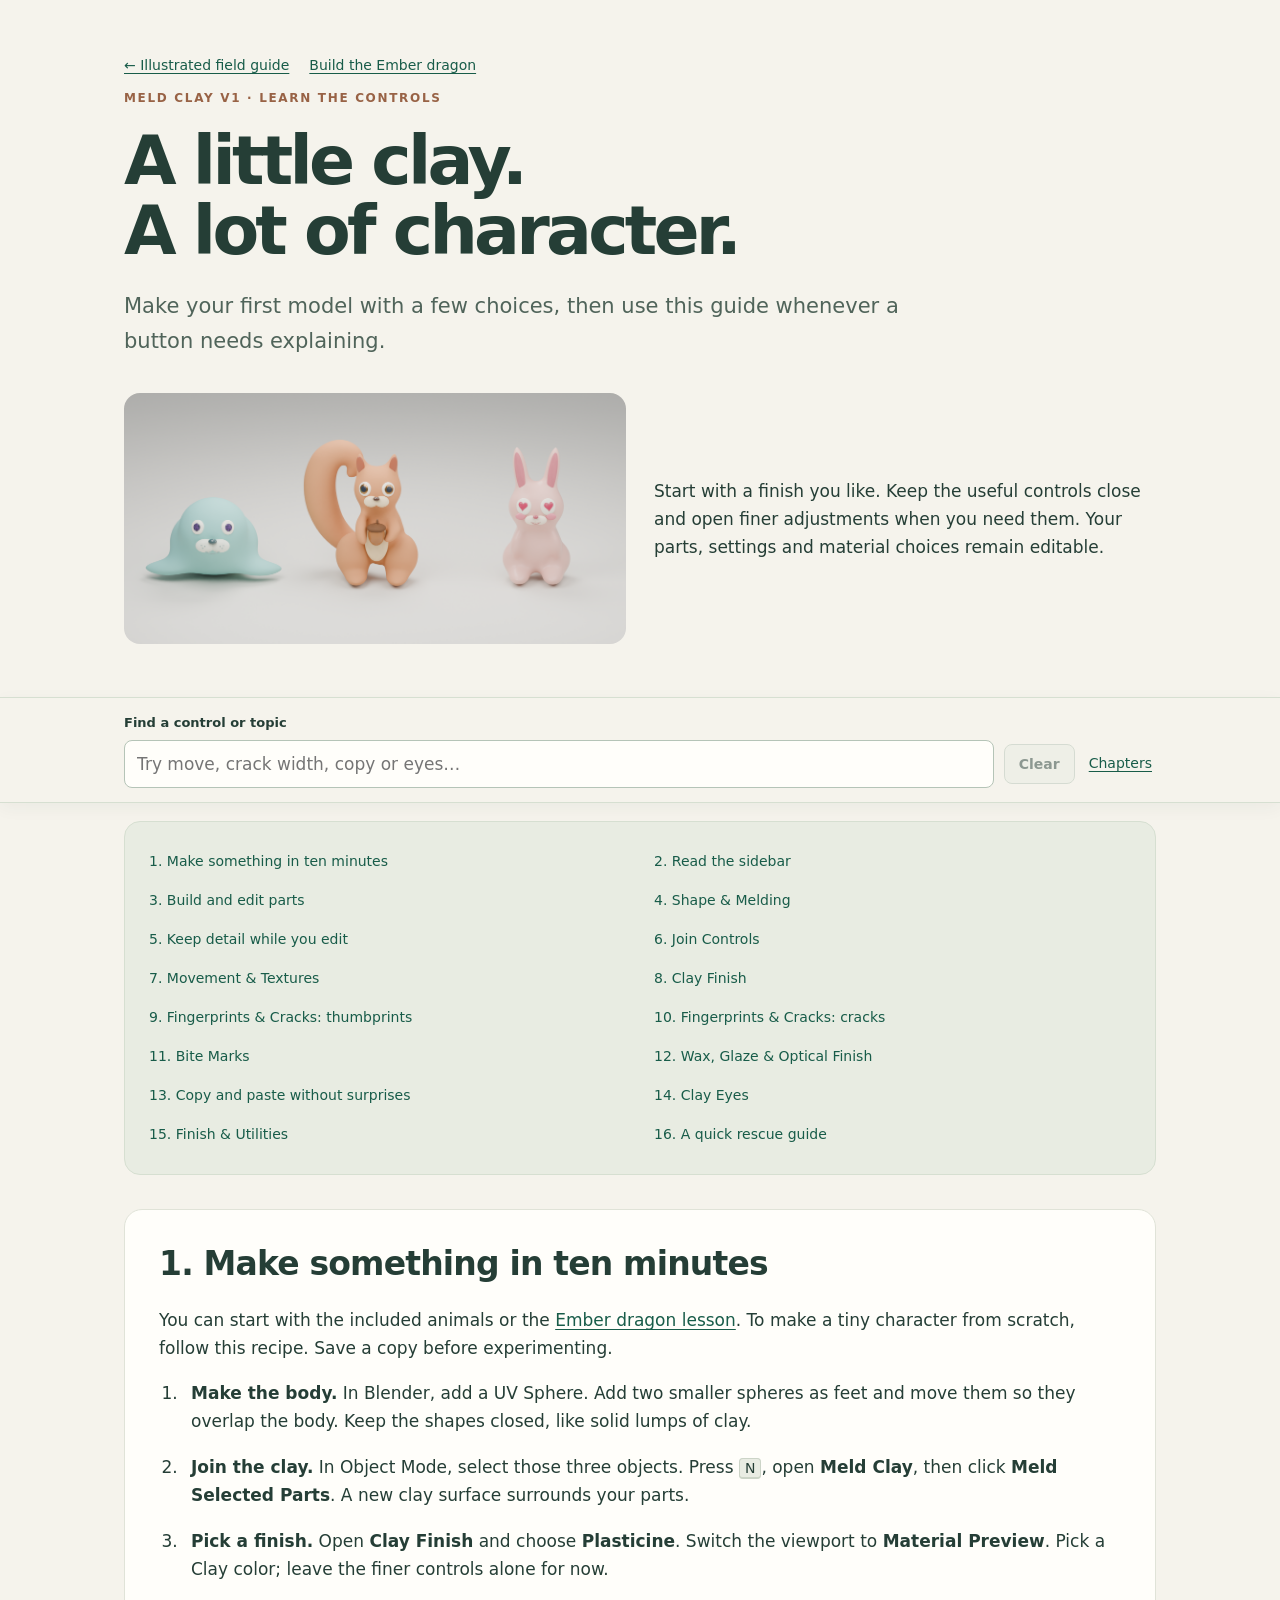
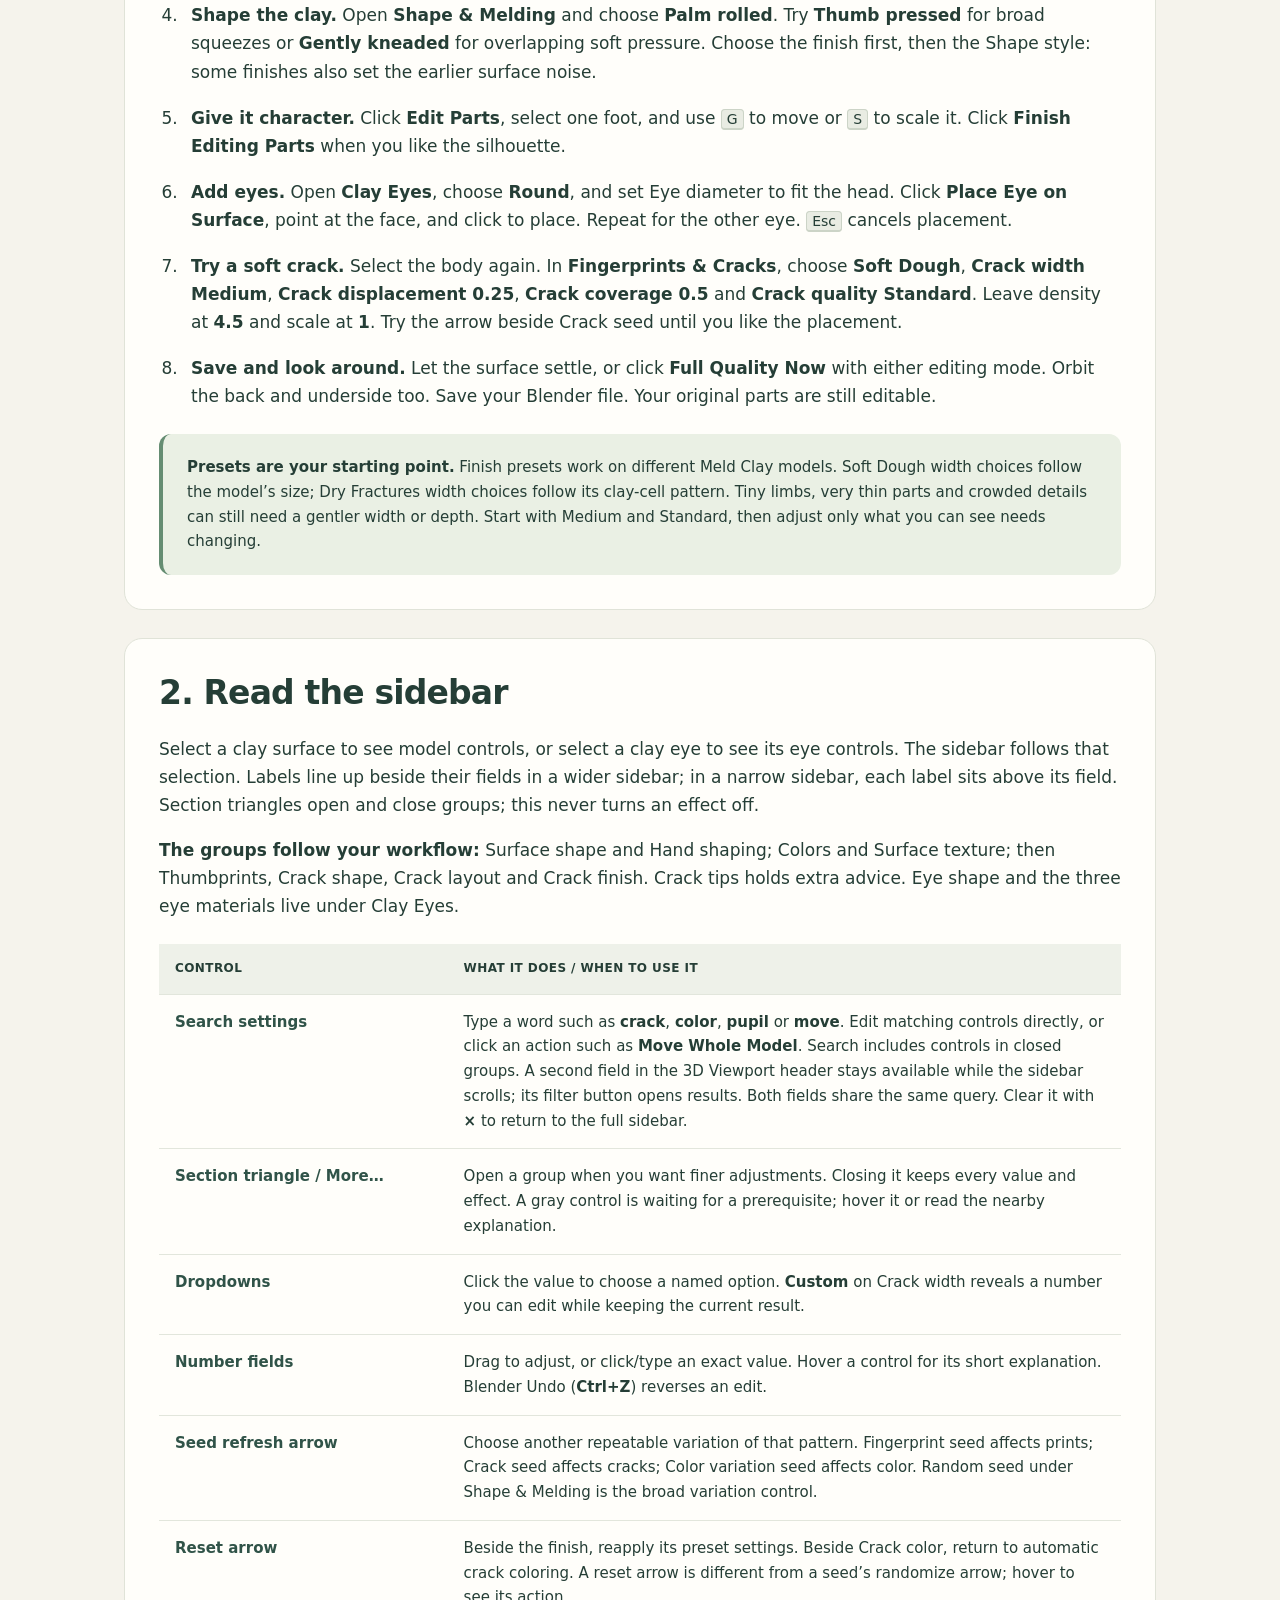
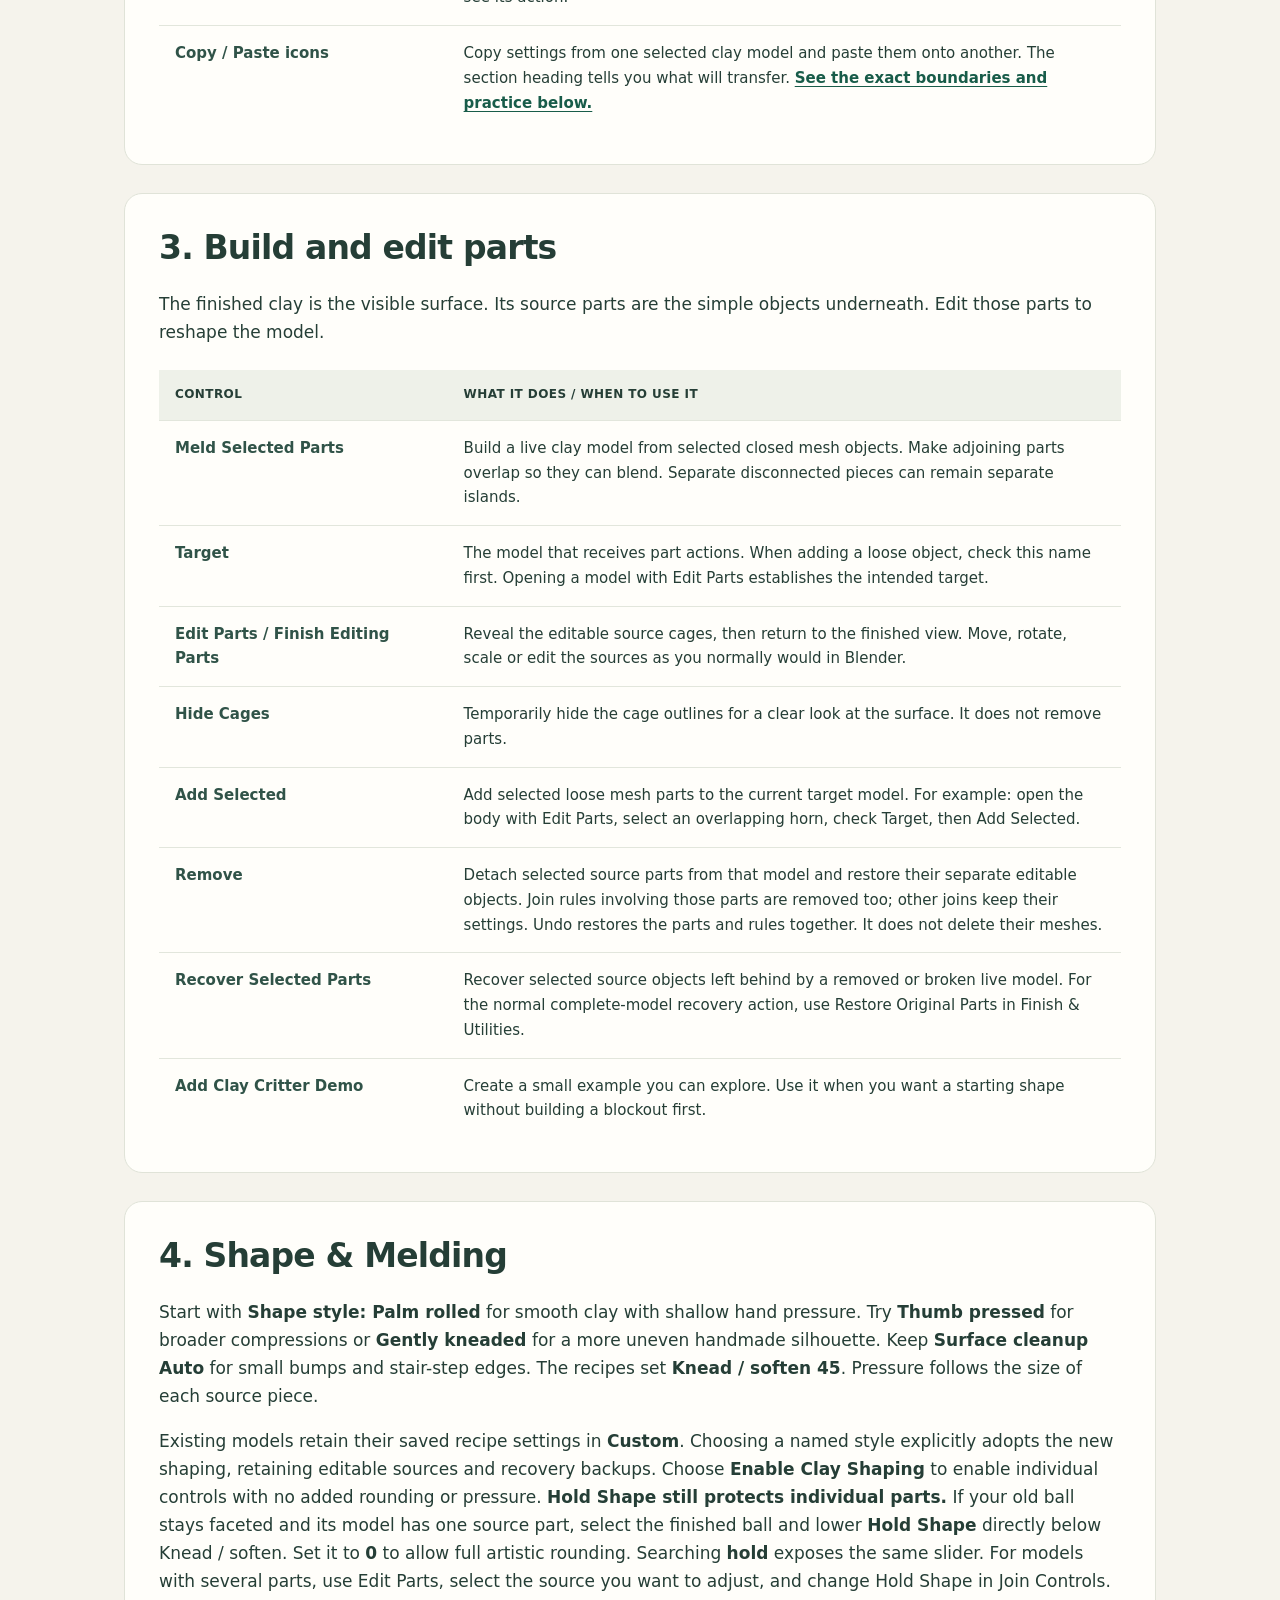
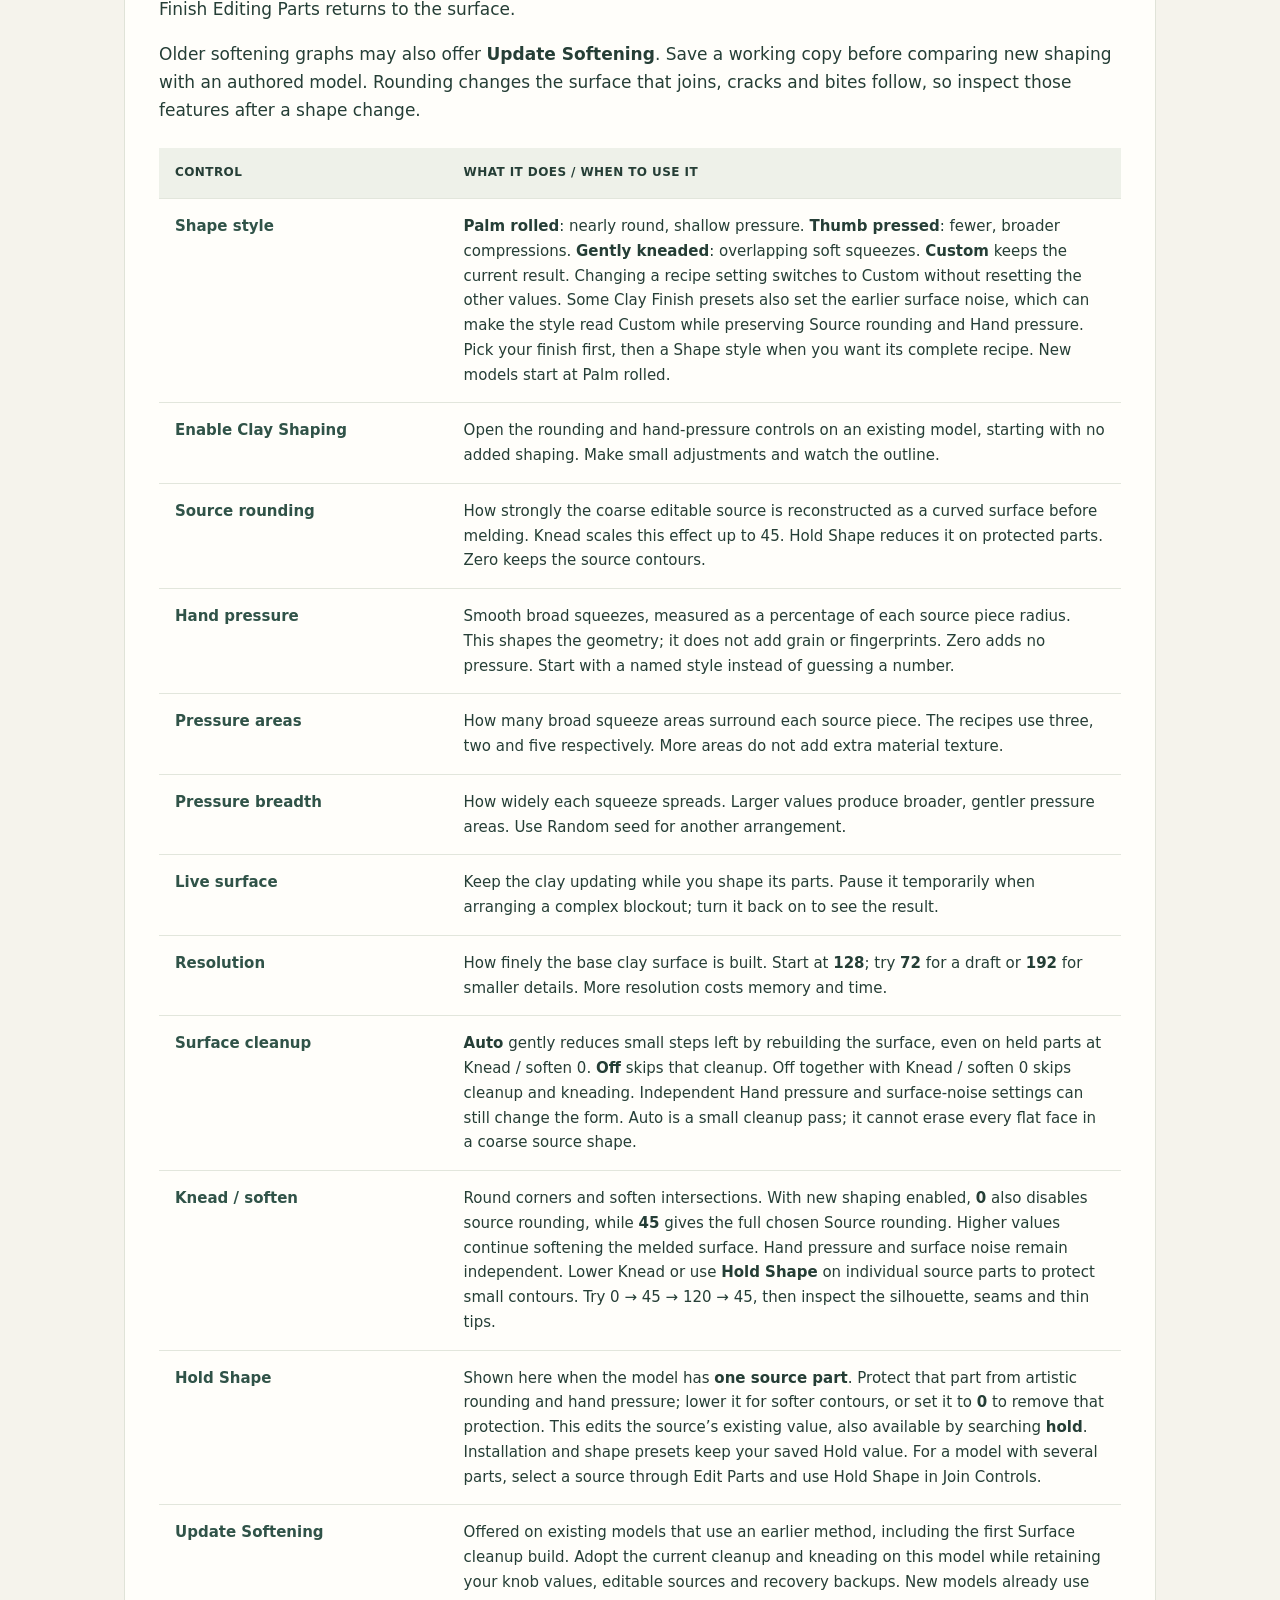
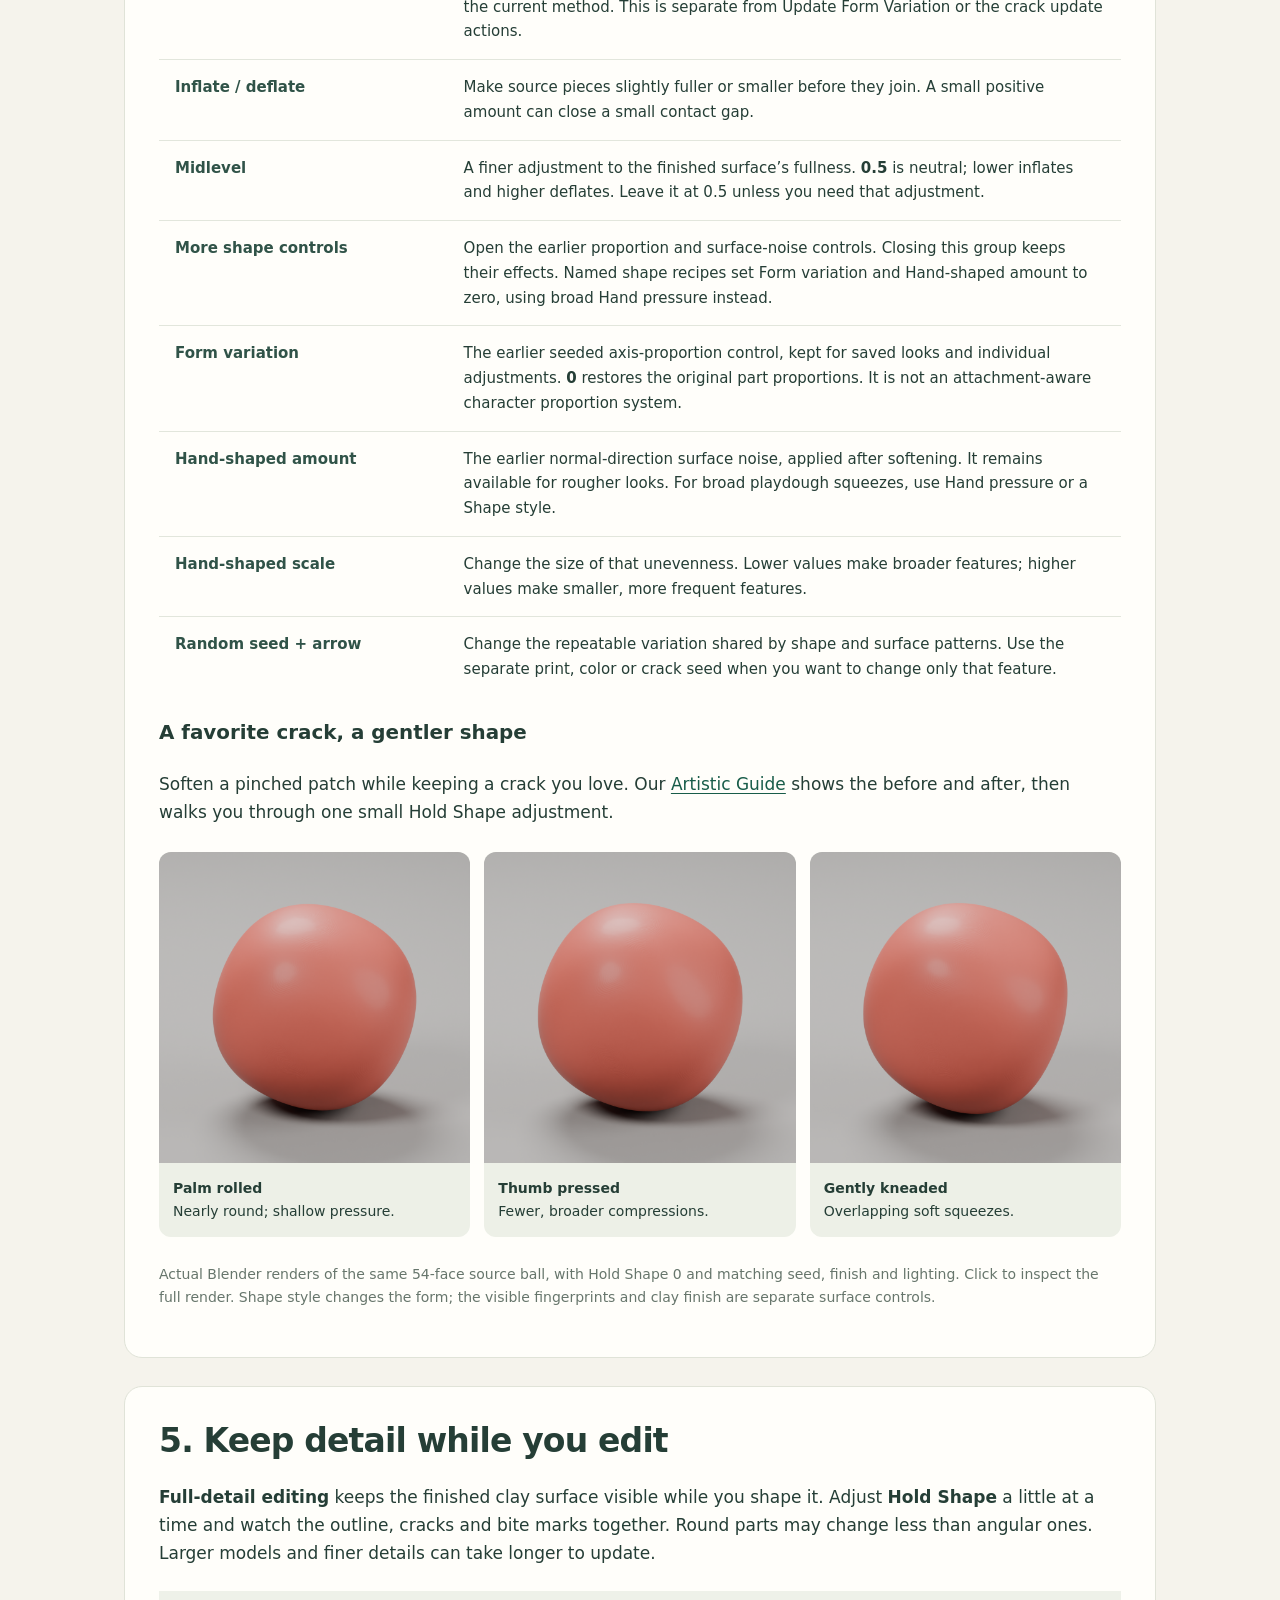
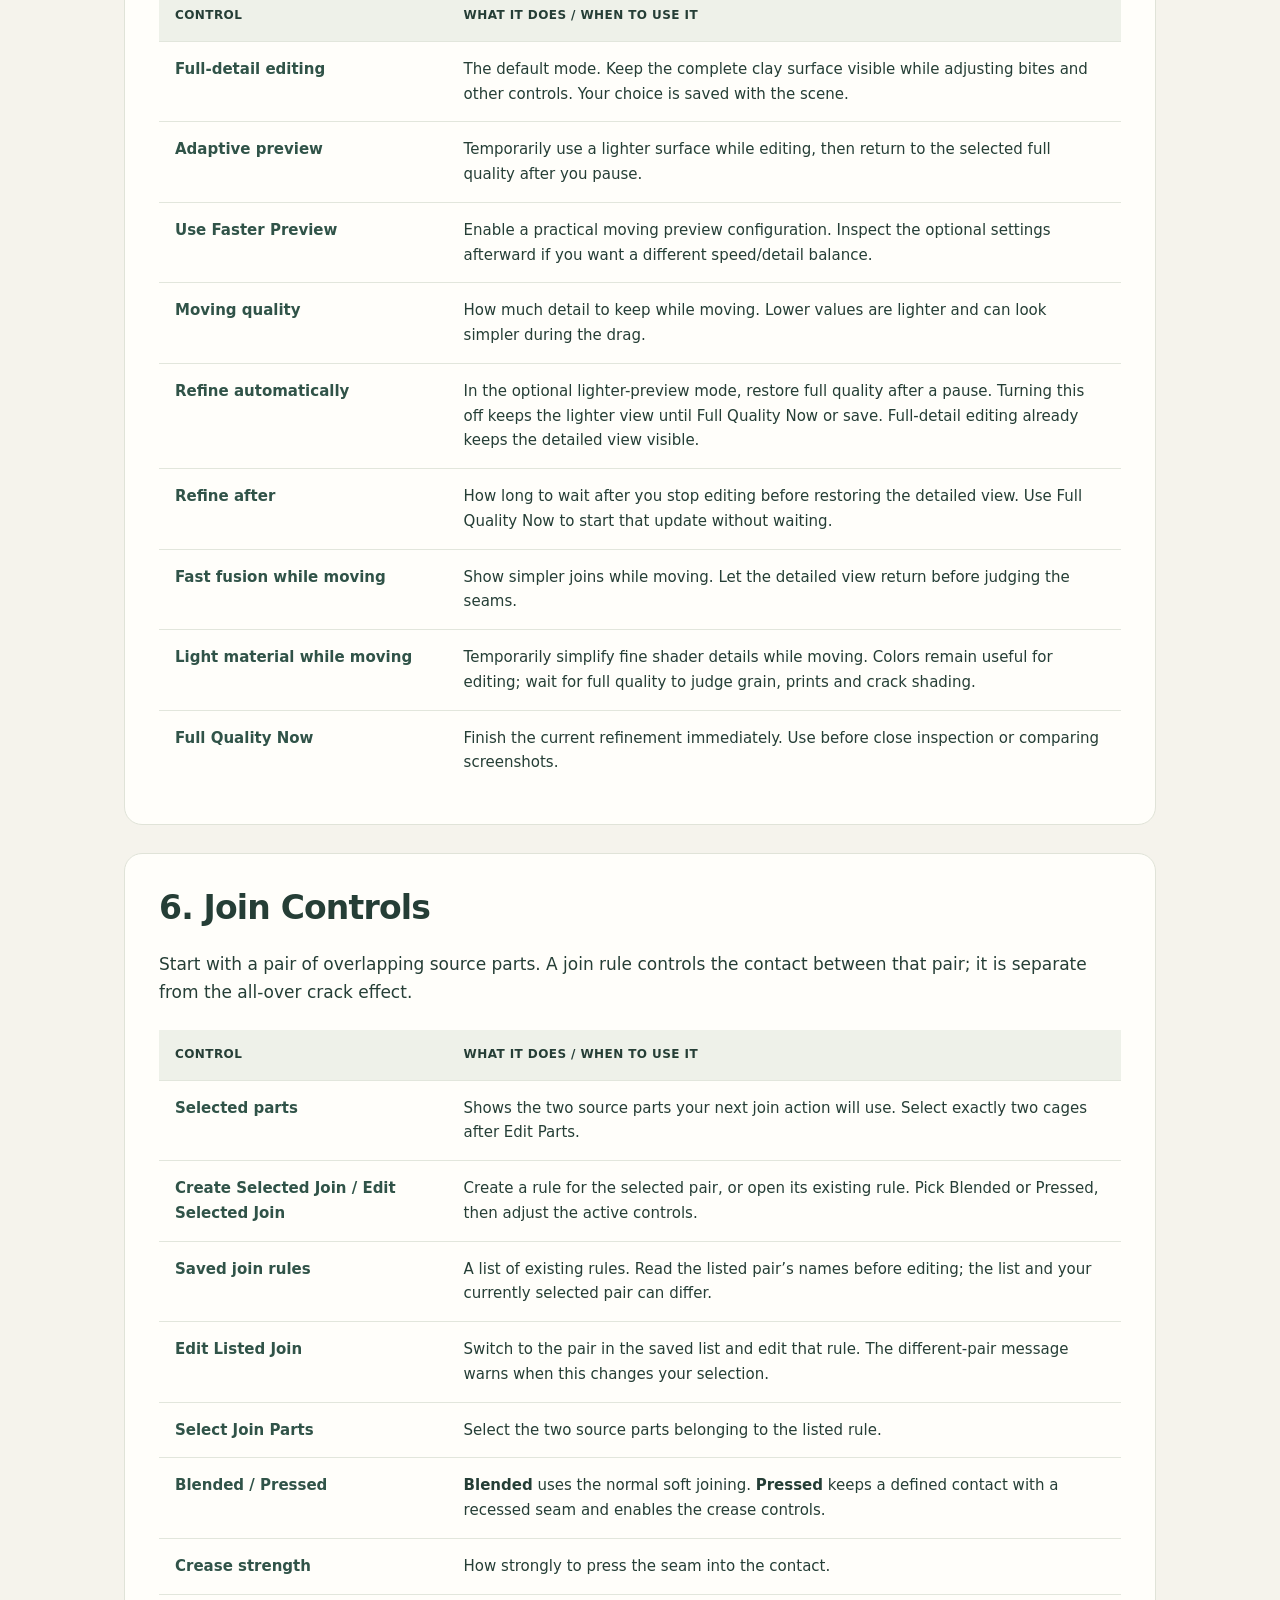
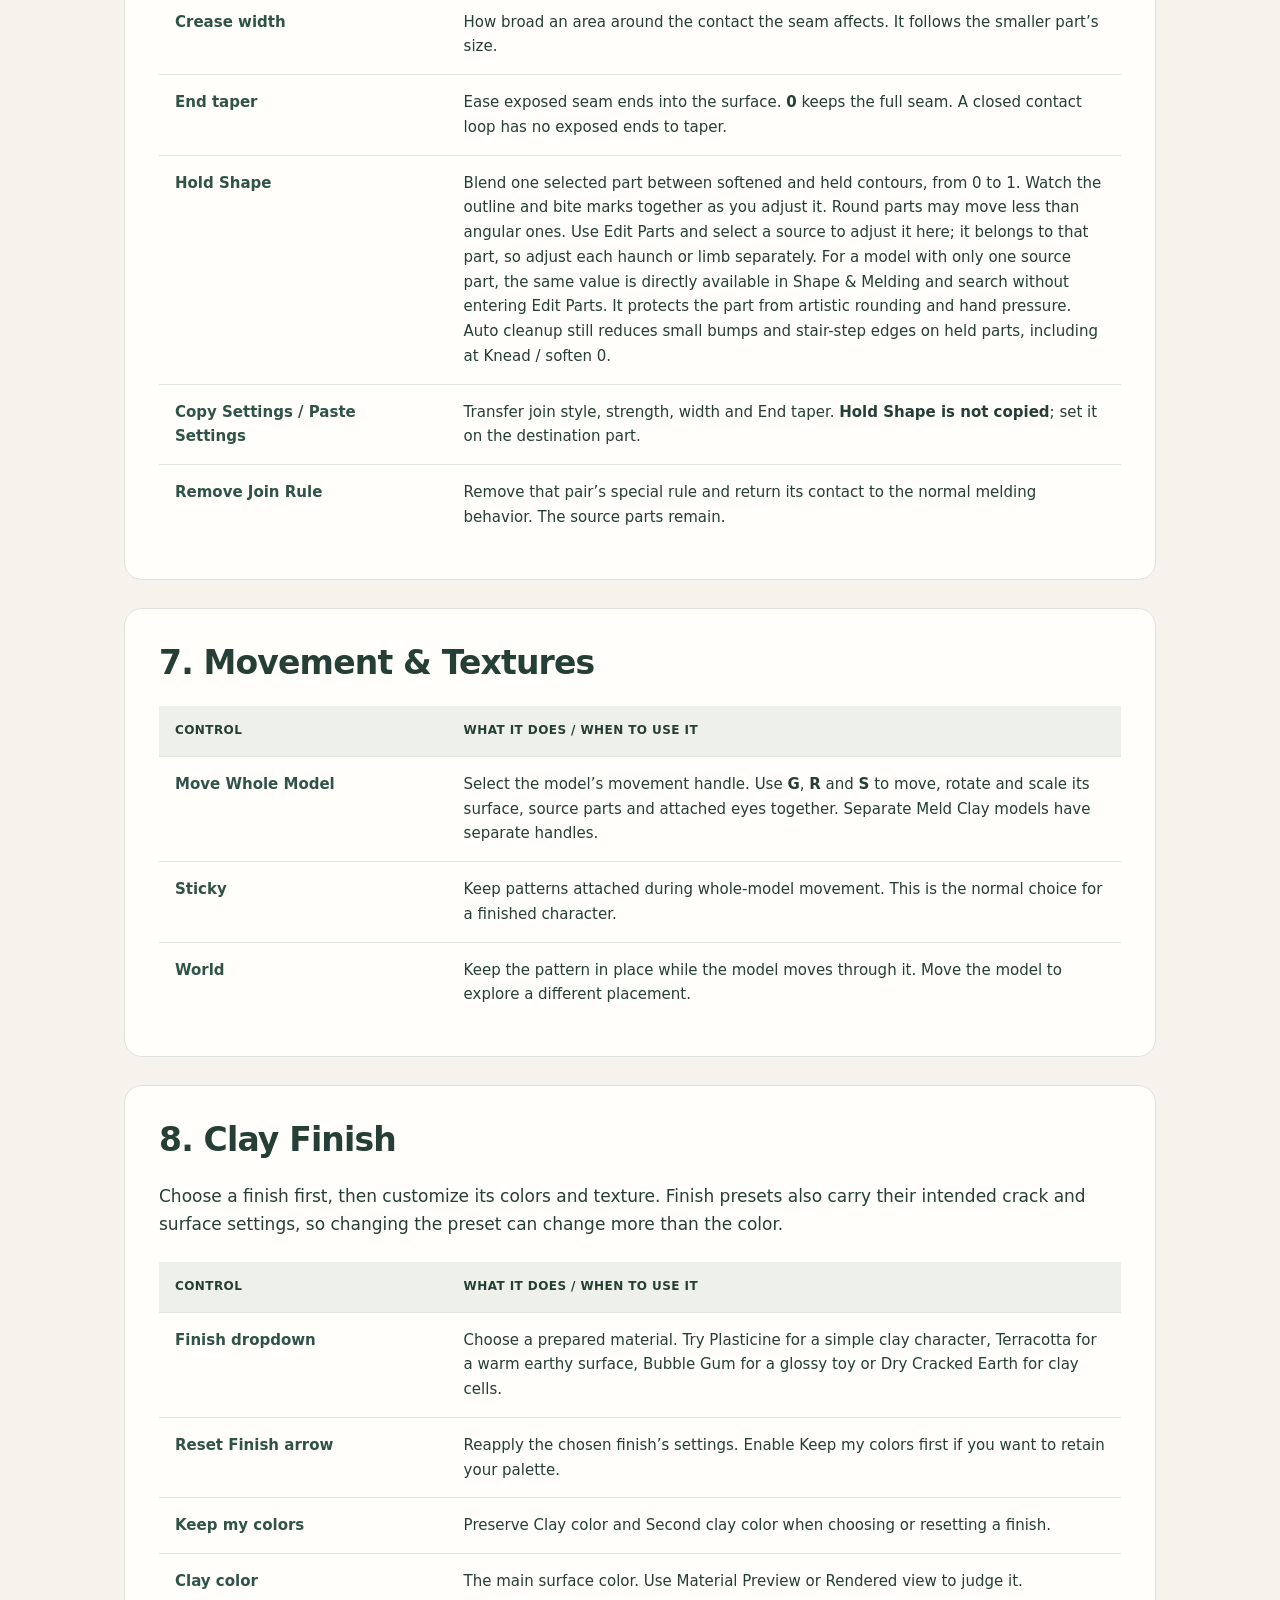
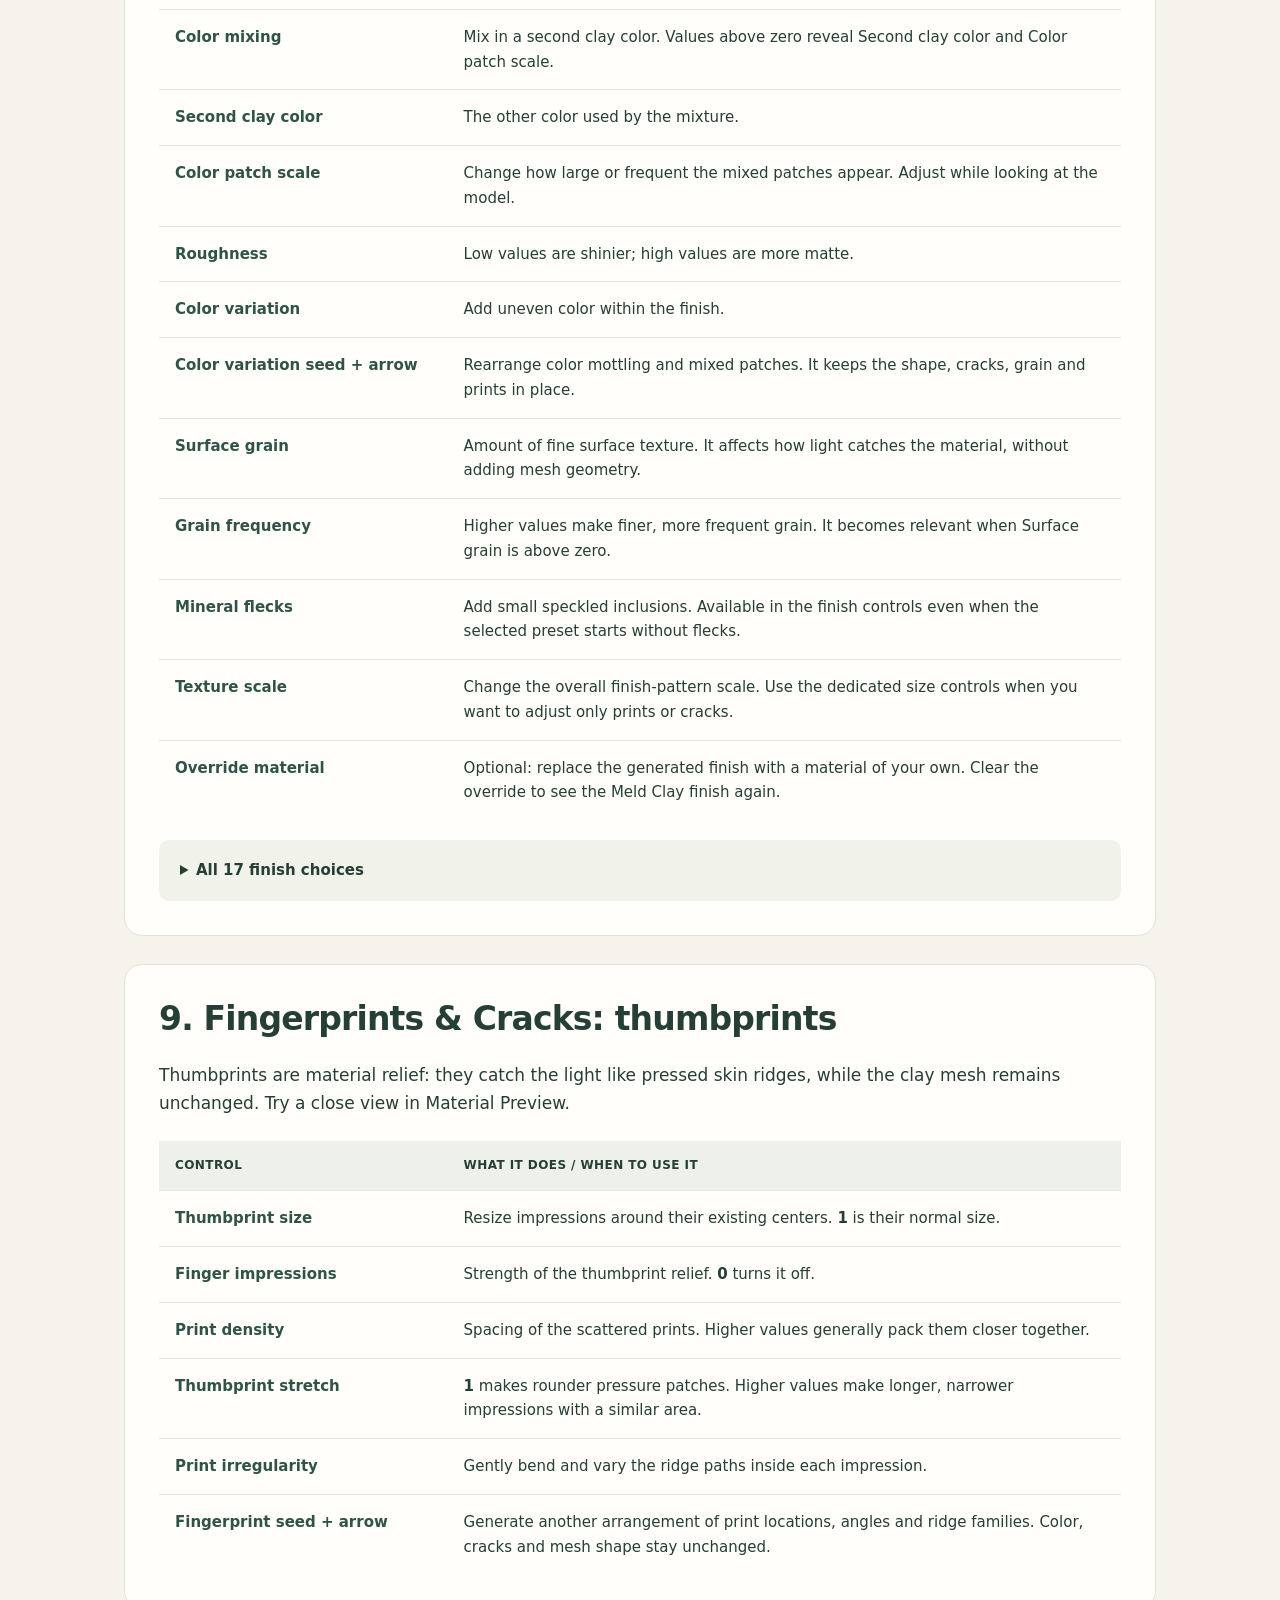
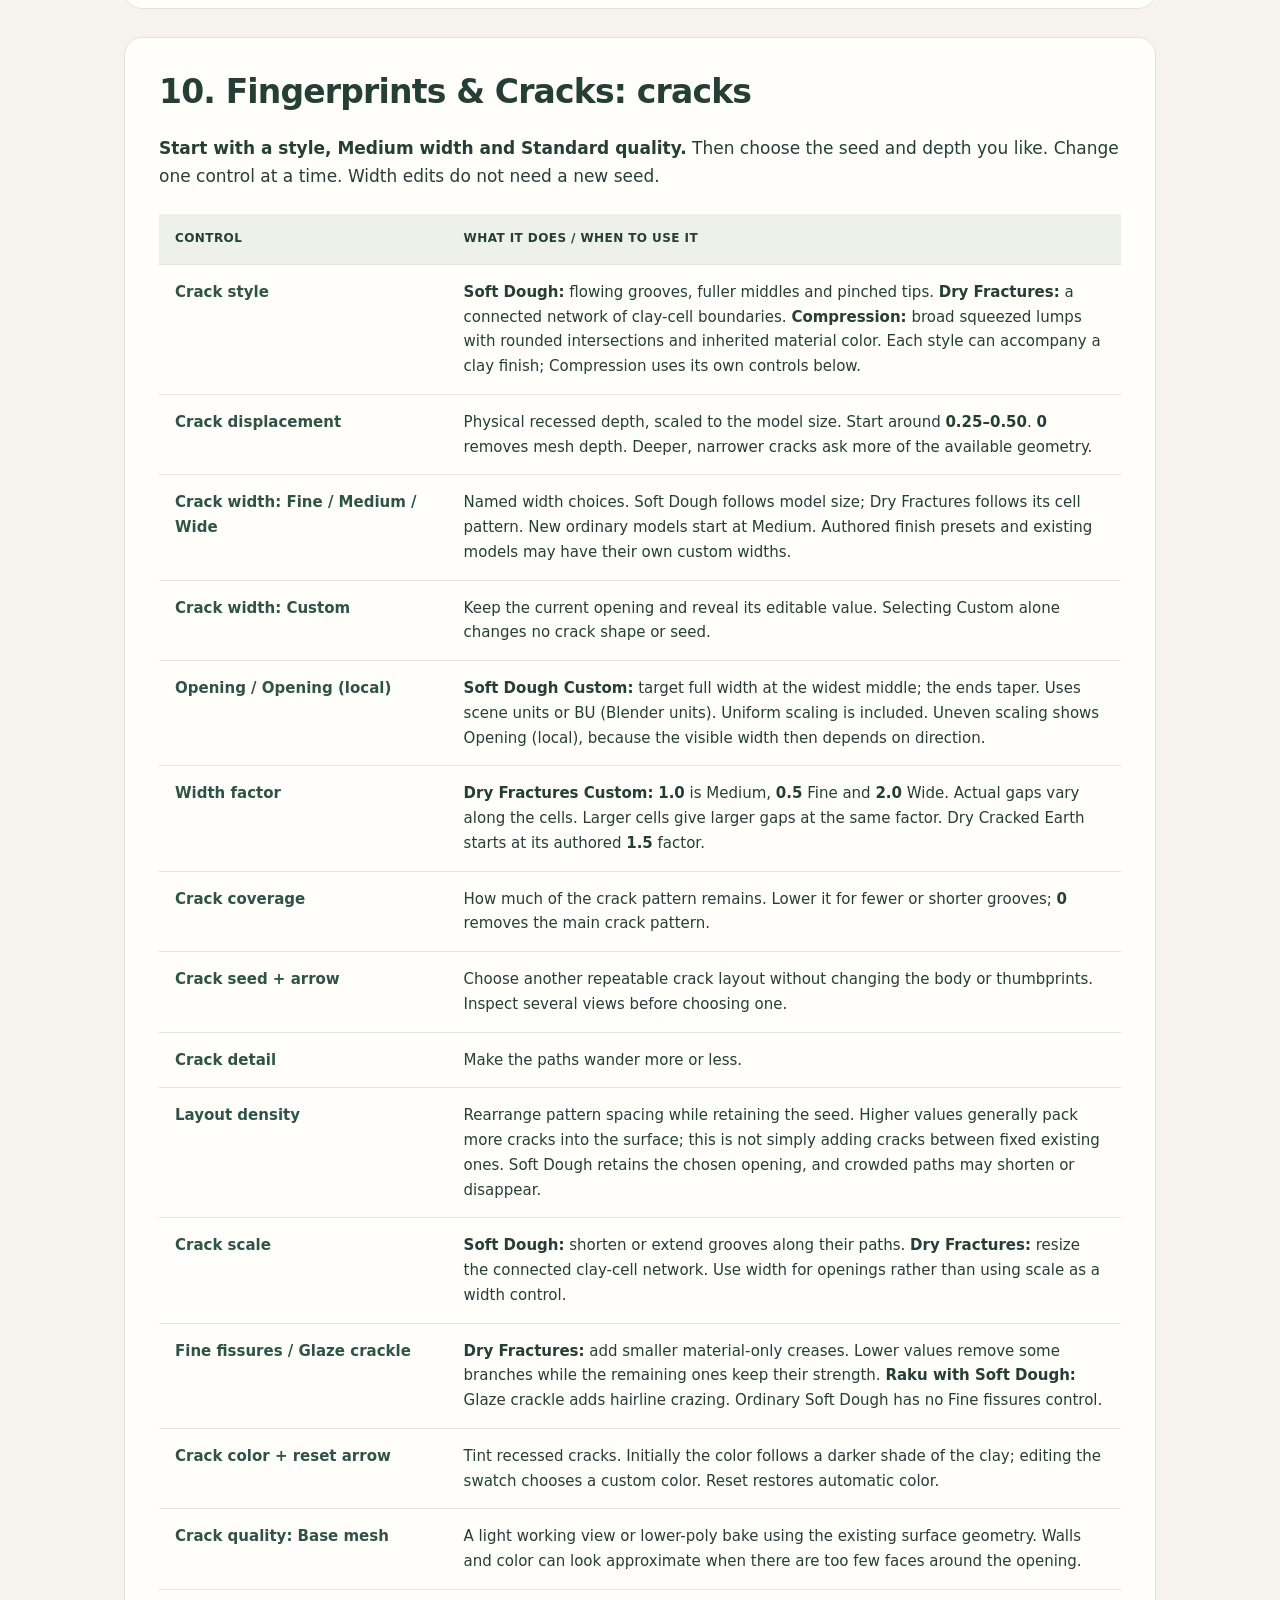
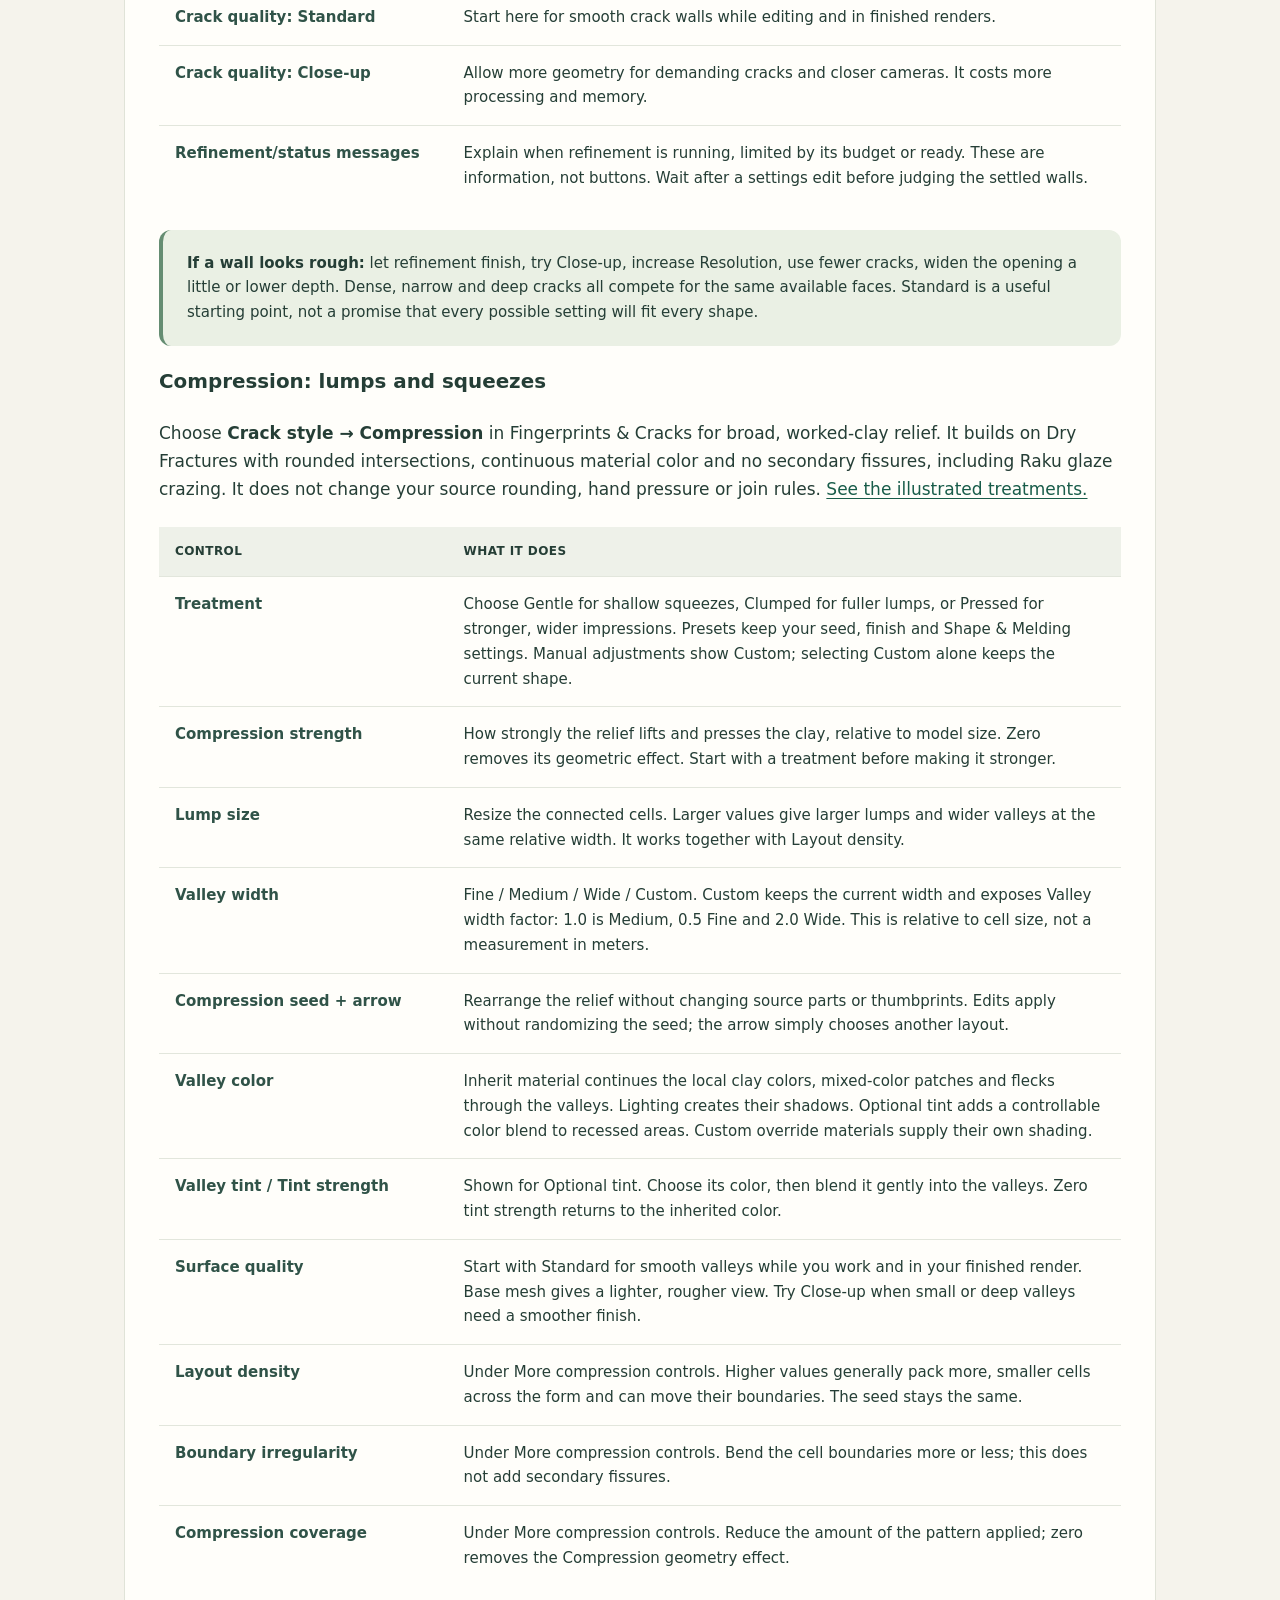
==== commit 354b32ea: "Explain clay controls in artist-friendly language" ====
--- a/Using-Meld-Clay.html
+++ b/Using-Meld-Clay.html
@@ -33,22 +33,22 @@
 <aside class="note"><b>Presets are your starting point.</b> Finish presets work on different Meld Clay models. Soft Dough width choices follow the model’s size; Dry Fractures width choices follow its clay-cell pattern. Tiny limbs, very thin parts and crowded details can still need a gentler width or depth. Start with Medium and Standard, then adjust only what you can see needs changing.</aside></section>
 <section id="find" class="reference"><h2>2. Read the sidebar</h2><p>Select a clay surface to see model controls, or select a clay eye to see its eye controls. The sidebar follows that selection. Labels line up beside their fields in a wider sidebar; in a narrow sidebar, each label sits above its field. Section triangles open and close groups; this never turns an effect off.</p><p><b>The groups follow your workflow:</b> Surface shape and Hand shaping; Colors and Surface texture; then Thumbprints, Crack shape, Crack layout and Crack finish. Crack tips holds extra advice. Eye shape and the three eye materials live under Clay Eyes.</p><div class="table-wrap"><table><thead><tr><th scope="col">Control</th><th scope="col">What it does / when to use it</th></tr></thead><tbody><tr><th scope="row">Search settings</th><td>Type a word such as <b>crack</b>, <b>color</b>, <b>pupil</b> or <b>move</b>. Edit matching controls directly, or click an action such as <b>Move Whole Model</b>. Search includes controls in closed groups. A second field in the 3D Viewport header stays available while the sidebar scrolls; its filter button opens results. Both fields share the same query. Clear it with <b>×</b> to return to the full sidebar.</td></tr><tr><th scope="row">Section triangle / More…</th><td>Open a group when you want finer adjustments. Closing it keeps every value and effect. A gray control is waiting for a prerequisite; hover it or read the nearby explanation.</td></tr><tr><th scope="row">Dropdowns</th><td>Click the value to choose a named option. <b>Custom</b> on Crack width reveals a number you can edit while keeping the current result.</td></tr><tr><th scope="row">Number fields</th><td>Drag to adjust, or click/type an exact value. Hover a control for its short explanation. Blender Undo (<b>Ctrl+Z</b>) reverses an edit.</td></tr><tr><th scope="row">Seed refresh arrow</th><td>Choose another repeatable variation of that pattern. Fingerprint seed affects prints; Crack seed affects cracks; Color variation seed affects color. Random seed under Shape &amp; Melding is the broad variation control.</td></tr><tr><th scope="row">Reset arrow</th><td>Beside the finish, reapply its preset settings. Beside Crack color, return to automatic crack coloring. A reset arrow is different from a seed’s randomize arrow; hover to see its action.</td></tr><tr><th scope="row">Copy / Paste icons</th><td>Copy settings from one selected clay model and paste them onto another. The section heading tells you what will transfer. <a href="#copy">See the exact boundaries and practice below.</a></td></tr></tbody></table></div></section>
 <section id="models" class="reference"><h2>3. Build and edit parts</h2><p>The finished clay is the visible surface. Its source parts are the simple objects underneath. Edit those parts to reshape the model.</p><div class="table-wrap"><table><thead><tr><th scope="col">Control</th><th scope="col">What it does / when to use it</th></tr></thead><tbody><tr><th scope="row">Meld Selected Parts</th><td>Build a live clay model from selected closed mesh objects. Make adjoining parts overlap so they can blend. Separate disconnected pieces can remain separate islands.</td></tr><tr><th scope="row">Target</th><td>The model that receives part actions. When adding a loose object, check this name first. Opening a model with Edit Parts establishes the intended target.</td></tr><tr><th scope="row">Edit Parts / Finish Editing Parts</th><td>Reveal the editable source cages, then return to the finished view. Move, rotate, scale or edit the sources as you normally would in Blender.</td></tr><tr><th scope="row">Hide Cages</th><td>Temporarily hide the cage outlines for a clear look at the surface. It does not remove parts.</td></tr><tr><th scope="row">Add Selected</th><td>Add selected loose mesh parts to the current target model. For example: open the body with Edit Parts, select an overlapping horn, check Target, then Add Selected.</td></tr><tr><th scope="row">Remove</th><td>Detach selected source parts from that model and restore their separate editable objects. Join rules involving those parts are removed too; other joins keep their settings. Undo restores the parts and rules together. It does not delete their meshes.</td></tr><tr><th scope="row">Recover Selected Parts</th><td>Recover selected source objects left behind by a removed or broken live model. For the normal complete-model recovery action, use Restore Original Parts in Finish &amp; Utilities.</td></tr><tr><th scope="row">Add Clay Critter Demo</th><td>Create a small example you can explore. Use it when you want a starting shape without building a blockout first.</td></tr></tbody></table></div></section>
-<section id="shape" class="reference"><h2>4. Shape &amp; Melding</h2><p>Start with <b>Shape style: Palm rolled</b> for smooth clay with shallow hand pressure. Try <b>Thumb pressed</b> for broader compressions or <b>Gently kneaded</b> for a more uneven handmade silhouette. Keep <b>Surface cleanup Auto</b> for small remeshing steps. The recipes set <b>Knead / soften 45</b>. Pressure follows the size of each source piece.</p><p>Existing models retain their saved recipe settings in <b>Custom</b>. Choosing a named style explicitly adopts the new shaping, retaining editable sources and recovery backups. Choose <b>Enable Clay Shaping</b> to enable individual controls with no added rounding or pressure. <b>Hold Shape still protects individual parts.</b> If your old ball stays faceted and its model has one source part, select the finished ball and lower <b>Hold Shape</b> directly below Knead / soften. Set it to <b>0</b> to allow full artistic rounding. Searching <b>hold</b> exposes the same slider. For models with several parts, use Edit Parts, select the source you want to adjust, and change Hold Shape in Join Controls. Finish Editing Parts returns to the surface.</p><p>Older softening graphs may also offer <b>Update Softening</b>. Save a working copy before comparing new shaping with an authored model. Rounding changes the surface that joins, cracks and bites follow, so inspect those features after a shape change.</p><div class="table-wrap"><table><thead><tr><th scope="col">Control</th><th scope="col">What it does / when to use it</th></tr></thead><tbody><tr><th scope="row">Shape style</th><td><b>Palm rolled</b>: nearly round, shallow pressure. <b>Thumb pressed</b>: fewer, broader compressions. <b>Gently kneaded</b>: overlapping soft squeezes. <b>Custom</b> keeps the current result. Changing a recipe setting switches to Custom without resetting the other values. Some Clay Finish presets also set the earlier surface noise, which can make the style read Custom while preserving Source rounding and Hand pressure. Pick your finish first, then a Shape style when you want its complete recipe. New models start at Palm rolled.</td></tr><tr><th scope="row">Enable Clay Shaping</th><td>Enable the live source-rounding and hand-pressure controls on an existing model, starting at zero added effect. Preserve the saved shape and retain previous geometry, material and crack-capture data as recovery backups.</td></tr><tr><th scope="row">Source rounding</th><td>How strongly the coarse editable source is reconstructed as a curved surface before melding. Knead scales this effect up to 45. Hold Shape reduces it on protected parts. Zero keeps the source contours.</td></tr><tr><th scope="row">Hand pressure</th><td>Smooth broad squeezes, measured as a percentage of each source piece radius. This shapes the geometry; it does not add grain or fingerprints. Zero adds no pressure. Start with a named style instead of guessing a number.</td></tr><tr><th scope="row">Pressure areas</th><td>How many broad squeeze areas surround each source piece. The recipes use three, two and five respectively. More areas do not add extra material texture.</td></tr><tr><th scope="row">Pressure breadth</th><td>How widely each squeeze spreads. Larger values produce broader, gentler pressure areas. Use Random seed for another arrangement.</td></tr><tr><th scope="row">Live surface</th><td>Keep the clay updating while you shape its parts. Pause it temporarily when arranging a complex blockout; turn it back on to see the result.</td></tr><tr><th scope="row">Resolution</th><td>How finely the base clay surface is built. Start at <b>128</b>; try <b>72</b> for a draft or <b>192</b> for smaller details. More resolution costs memory and time.</td></tr><tr><th scope="row">Surface cleanup</th><td><b>Auto</b> gently reduces small steps left by rebuilding the surface, even on held parts at Knead / soften 0. <b>Off</b> skips that cleanup. Off together with Knead / soften 0 skips cleanup and kneading. Independent Hand pressure and surface-noise settings can still change the form. Auto is a small cleanup pass; it cannot erase every flat face in a coarse source shape.</td></tr><tr><th scope="row">Knead / soften</th><td>Round corners and soften intersections. With new shaping enabled, <b>0</b> also disables source rounding, while <b>45</b> gives the full chosen Source rounding. Higher values continue softening the melded surface. Hand pressure and surface noise remain independent. Lower Knead or use <b>Hold Shape</b> on individual source parts to protect small contours. Try 0 → 45 → 120 → 45, then inspect the silhouette, seams and thin tips.</td></tr><tr><th scope="row">Hold Shape</th><td>Shown here when the model has <b>one source part</b>. Protect that part from artistic rounding and hand pressure; lower it for softer contours, or set it to <b>0</b> to remove that protection. This edits the source’s existing value, also available by searching <b>hold</b>. Installation and shape presets keep your saved Hold value. For a model with several parts, select a source through Edit Parts and use Hold Shape in Join Controls.</td></tr><tr><th scope="row">Update Softening</th><td>Offered on existing models that use an earlier method, including the first Surface cleanup build. Adopt the current cleanup and kneading on this model while retaining your knob values, editable sources and recovery backups. New models already use the current method. This is separate from Update Form Variation or the crack update actions.</td></tr><tr><th scope="row">Inflate / deflate</th><td>Make source pieces slightly fuller or smaller before they join. A small positive amount can close a small contact gap.</td></tr><tr><th scope="row">Midlevel</th><td>A finer adjustment to the finished surface’s fullness. <b>0.5</b> is neutral; lower inflates and higher deflates. Leave it at 0.5 unless you need that adjustment.</td></tr><tr><th scope="row">More shape controls</th><td>Open the earlier proportion and surface-noise controls. Closing this group keeps their effects. Named shape recipes set Form variation and Hand-shaped amount to zero, using broad Hand pressure instead.</td></tr><tr><th scope="row">Form variation</th><td>The earlier seeded axis-proportion control, kept for saved looks and individual adjustments. <b>0</b> restores the original part proportions. It is not an attachment-aware character proportion system.</td></tr><tr><th scope="row">Hand-shaped amount</th><td>The earlier normal-direction surface noise, applied after softening. It remains available for rougher looks. For broad playdough squeezes, use Hand pressure or a Shape style.</td></tr><tr><th scope="row">Hand-shaped scale</th><td>Change the size of that unevenness. Lower values make broader features; higher values make smaller, more frequent features.</td></tr><tr><th scope="row">Random seed + arrow</th><td>Change the repeatable variation shared by shape and surface patterns. Use the separate print, color or crack seed when you want to change only that feature.</td></tr></tbody></table></div><h3 id="keeping-cracks">A favorite crack, a gentler shape</h3>
+<section id="shape" class="reference"><h2>4. Shape &amp; Melding</h2><p>Start with <b>Shape style: Palm rolled</b> for smooth clay with shallow hand pressure. Try <b>Thumb pressed</b> for broader compressions or <b>Gently kneaded</b> for a more uneven handmade silhouette. Keep <b>Surface cleanup Auto</b> for small bumps and stair-step edges. The recipes set <b>Knead / soften 45</b>. Pressure follows the size of each source piece.</p><p>Existing models retain their saved recipe settings in <b>Custom</b>. Choosing a named style explicitly adopts the new shaping, retaining editable sources and recovery backups. Choose <b>Enable Clay Shaping</b> to enable individual controls with no added rounding or pressure. <b>Hold Shape still protects individual parts.</b> If your old ball stays faceted and its model has one source part, select the finished ball and lower <b>Hold Shape</b> directly below Knead / soften. Set it to <b>0</b> to allow full artistic rounding. Searching <b>hold</b> exposes the same slider. For models with several parts, use Edit Parts, select the source you want to adjust, and change Hold Shape in Join Controls. Finish Editing Parts returns to the surface.</p><p>Older softening graphs may also offer <b>Update Softening</b>. Save a working copy before comparing new shaping with an authored model. Rounding changes the surface that joins, cracks and bites follow, so inspect those features after a shape change.</p><div class="table-wrap"><table><thead><tr><th scope="col">Control</th><th scope="col">What it does / when to use it</th></tr></thead><tbody><tr><th scope="row">Shape style</th><td><b>Palm rolled</b>: nearly round, shallow pressure. <b>Thumb pressed</b>: fewer, broader compressions. <b>Gently kneaded</b>: overlapping soft squeezes. <b>Custom</b> keeps the current result. Changing a recipe setting switches to Custom without resetting the other values. Some Clay Finish presets also set the earlier surface noise, which can make the style read Custom while preserving Source rounding and Hand pressure. Pick your finish first, then a Shape style when you want its complete recipe. New models start at Palm rolled.</td></tr><tr><th scope="row">Enable Clay Shaping</th><td>Open the rounding and hand-pressure controls on an existing model, starting with no added shaping. Make small adjustments and watch the outline.</td></tr><tr><th scope="row">Source rounding</th><td>How strongly the coarse editable source is reconstructed as a curved surface before melding. Knead scales this effect up to 45. Hold Shape reduces it on protected parts. Zero keeps the source contours.</td></tr><tr><th scope="row">Hand pressure</th><td>Smooth broad squeezes, measured as a percentage of each source piece radius. This shapes the geometry; it does not add grain or fingerprints. Zero adds no pressure. Start with a named style instead of guessing a number.</td></tr><tr><th scope="row">Pressure areas</th><td>How many broad squeeze areas surround each source piece. The recipes use three, two and five respectively. More areas do not add extra material texture.</td></tr><tr><th scope="row">Pressure breadth</th><td>How widely each squeeze spreads. Larger values produce broader, gentler pressure areas. Use Random seed for another arrangement.</td></tr><tr><th scope="row">Live surface</th><td>Keep the clay updating while you shape its parts. Pause it temporarily when arranging a complex blockout; turn it back on to see the result.</td></tr><tr><th scope="row">Resolution</th><td>How finely the base clay surface is built. Start at <b>128</b>; try <b>72</b> for a draft or <b>192</b> for smaller details. More resolution costs memory and time.</td></tr><tr><th scope="row">Surface cleanup</th><td><b>Auto</b> gently reduces small steps left by rebuilding the surface, even on held parts at Knead / soften 0. <b>Off</b> skips that cleanup. Off together with Knead / soften 0 skips cleanup and kneading. Independent Hand pressure and surface-noise settings can still change the form. Auto is a small cleanup pass; it cannot erase every flat face in a coarse source shape.</td></tr><tr><th scope="row">Knead / soften</th><td>Round corners and soften intersections. With new shaping enabled, <b>0</b> also disables source rounding, while <b>45</b> gives the full chosen Source rounding. Higher values continue softening the melded surface. Hand pressure and surface noise remain independent. Lower Knead or use <b>Hold Shape</b> on individual source parts to protect small contours. Try 0 → 45 → 120 → 45, then inspect the silhouette, seams and thin tips.</td></tr><tr><th scope="row">Hold Shape</th><td>Shown here when the model has <b>one source part</b>. Protect that part from artistic rounding and hand pressure; lower it for softer contours, or set it to <b>0</b> to remove that protection. This edits the source’s existing value, also available by searching <b>hold</b>. Installation and shape presets keep your saved Hold value. For a model with several parts, select a source through Edit Parts and use Hold Shape in Join Controls.</td></tr><tr><th scope="row">Update Softening</th><td>Offered on existing models that use an earlier method, including the first Surface cleanup build. Adopt the current cleanup and kneading on this model while retaining your knob values, editable sources and recovery backups. New models already use the current method. This is separate from Update Form Variation or the crack update actions.</td></tr><tr><th scope="row">Inflate / deflate</th><td>Make source pieces slightly fuller or smaller before they join. A small positive amount can close a small contact gap.</td></tr><tr><th scope="row">Midlevel</th><td>A finer adjustment to the finished surface’s fullness. <b>0.5</b> is neutral; lower inflates and higher deflates. Leave it at 0.5 unless you need that adjustment.</td></tr><tr><th scope="row">More shape controls</th><td>Open the earlier proportion and surface-noise controls. Closing this group keeps their effects. Named shape recipes set Form variation and Hand-shaped amount to zero, using broad Hand pressure instead.</td></tr><tr><th scope="row">Form variation</th><td>The earlier seeded axis-proportion control, kept for saved looks and individual adjustments. <b>0</b> restores the original part proportions. It is not an attachment-aware character proportion system.</td></tr><tr><th scope="row">Hand-shaped amount</th><td>The earlier normal-direction surface noise, applied after softening. It remains available for rougher looks. For broad playdough squeezes, use Hand pressure or a Shape style.</td></tr><tr><th scope="row">Hand-shaped scale</th><td>Change the size of that unevenness. Lower values make broader features; higher values make smaller, more frequent features.</td></tr><tr><th scope="row">Random seed + arrow</th><td>Change the repeatable variation shared by shape and surface patterns. Use the separate print, color or crack seed when you want to change only that feature.</td></tr></tbody></table></div><h3 id="keeping-cracks">A favorite crack, a gentler shape</h3>
 <p>Soften a pinched patch while keeping a crack you love. Our <a href="artistic-guides/keep-the-crack.html">Artistic Guide</a> shows the before and after, then walks you through one small Hold Shape adjustment.</p>
 <div class="shape-gallery"><figure><a href="assets/shape-palm-rolled.png"><img src="assets/shape-palm-rolled.png" alt="Palm rolled clay-ball render" loading="lazy"></a><figcaption><b>Palm rolled</b><br>Nearly round; shallow pressure.</figcaption></figure><figure><a href="assets/shape-thumb-pressed.png"><img src="assets/shape-thumb-pressed.png" alt="Thumb pressed clay-ball render" loading="lazy"></a><figcaption><b>Thumb pressed</b><br>Fewer, broader compressions.</figcaption></figure><figure><a href="assets/shape-gently-kneaded.png"><img src="assets/shape-gently-kneaded.png" alt="Gently kneaded clay-ball render" loading="lazy"></a><figcaption><b>Gently kneaded</b><br>Overlapping soft squeezes.</figcaption></figure></div><p class="image-note">Actual Blender renders of the same 54-face source ball, with Hold Shape 0 and matching seed, finish and lighting. Click to inspect the full render. Shape style changes the form; the visible fingerprints and clay finish are separate surface controls.</p></section>
-<section id="preview" class="reference"><h2>5. Keep detail while you edit</h2><p>Full-detail editing keeps the complete surface visible and reuses unchanged work. Hold Shape changes the detailed clay before bite impressions, with the same result in editing, rendering and baking. Round parts may change less than angular parts; the softened-to-held range remains generous. Hold binds at its saved value without adding deformation there; intermediate and extreme shapes can differ from the earlier Hold method. Optional lighter previews are available separately. Changes to source parts and dense details can still require substantial computation.</p><p>Supported closed source parts now meld through a shared signed-distance volume at the selected resolution. This is the final surface method for editing, rendering and baking. Compared with an older build, contours can be slightly fuller and gaps clearer. Editable sources, saved controls, materials and recovery graphs remain available. Compare a copy of existing work before replacing your saved file.</p><div class="table-wrap"><table><thead><tr><th scope="col">Control</th><th scope="col">What it does / when to use it</th></tr></thead><tbody><tr><th scope="row">Full-detail editing</th><td>The default mode. Keep the complete surface visible while adjusting bites and other controls. Customized graphs retain full quality when optimized reuse is unavailable. The selected mode survives saving.</td></tr><tr><th scope="row">Adaptive preview</th><td>Temporarily use a lighter surface while editing, then return to the selected full quality after you pause.</td></tr><tr><th scope="row">Use Faster Preview</th><td>Enable a practical moving preview configuration. Inspect the optional settings afterward if you want a different speed/detail balance.</td></tr><tr><th scope="row">Moving quality</th><td>How much detail to keep while moving. Lower values are lighter and can look simpler during the drag.</td></tr><tr><th scope="row">Refine automatically</th><td>In the optional lighter-preview mode, restore full quality after a pause. Turning this off keeps the lighter view until Full Quality Now or save. Full-detail editing does not require this approximation.</td></tr><tr><th scope="row">Refine after</th><td>The idle wait before pending refinement starts. It does not make the computation itself faster. Full Quality Now requests that work immediately.</td></tr><tr><th scope="row">Fast fusion while moving</th><td>Use a simpler temporary join calculation during motion. The settled result returns to the normal join rules.</td></tr><tr><th scope="row">Light material while moving</th><td>Temporarily simplify fine shader details while moving. Colors remain useful for editing; wait for full quality to judge grain, prints and crack shading.</td></tr><tr><th scope="row">Full Quality Now</th><td>Finish the current refinement immediately. Use before close inspection or comparing screenshots.</td></tr></tbody></table></div></section>
-<section id="joins" class="reference"><h2>6. Join Controls</h2><p>Start with a pair of overlapping source parts. A join rule controls the contact between that pair; it is separate from the all-over crack effect.</p><div class="table-wrap"><table><thead><tr><th scope="col">Control</th><th scope="col">What it does / when to use it</th></tr></thead><tbody><tr><th scope="row">Selected parts</th><td>Shows the two source parts your next join action will use. Select exactly two cages after Edit Parts.</td></tr><tr><th scope="row">Create Selected Join / Edit Selected Join</th><td>Create a rule for the selected pair, or open its existing rule. Pick Blended or Pressed, then adjust the active controls.</td></tr><tr><th scope="row">Saved join rules</th><td>A list of existing rules. Read the listed pair’s names before editing; the list and your currently selected pair can differ.</td></tr><tr><th scope="row">Edit Listed Join</th><td>Switch to the pair in the saved list and edit that rule. The different-pair message warns when this changes your selection.</td></tr><tr><th scope="row">Select Join Parts</th><td>Select the two source parts belonging to the listed rule.</td></tr><tr><th scope="row">Blended / Pressed</th><td><b>Blended</b> uses the normal soft joining. <b>Pressed</b> keeps a defined contact with a recessed seam and enables the crease controls.</td></tr><tr><th scope="row">Crease strength</th><td>How strongly to press the seam into the contact.</td></tr><tr><th scope="row">Crease width</th><td>How broad an area around the contact the seam affects. It follows the smaller part’s size.</td></tr><tr><th scope="row">End taper</th><td>Ease exposed seam ends into the surface. <b>0</b> keeps the full seam. A closed contact loop has no exposed ends to taper.</td></tr><tr><th scope="row">Hold Shape</th><td>Blend one selected part between softened and held contours, from 0 to 1. The current Hold deformation acts before bite impressions, so bites follow the shaped clay. Round parts may move less than angular ones. Use Edit Parts and select a source to adjust it here; it belongs to that part, so adjust each haunch or limb separately. For a model with only one source part, the same value is directly available in Shape &amp; Melding and search without entering Edit Parts. It protects the part from artistic rounding and hand pressure. Auto cleanup still reduces small remeshing steps on held parts, including at Knead / soften 0.</td></tr><tr><th scope="row">Copy Settings / Paste Settings</th><td>Transfer join style, strength, width and End taper. <b>Hold Shape is not copied</b>; set it on the destination part.</td></tr><tr><th scope="row">Remove Join Rule</th><td>Remove that pair’s special rule and return its contact to the normal melding behavior. The source parts remain.</td></tr></tbody></table></div></section>
-<section id="movement" class="reference"><h2>7. Movement &amp; Textures</h2><div class="table-wrap"><table><thead><tr><th scope="col">Control</th><th scope="col">What it does / when to use it</th></tr></thead><tbody><tr><th scope="row">Move Whole Model</th><td>Select the model’s movement handle. Use <b>G</b>, <b>R</b> and <b>S</b> to move, rotate and scale its surface, source parts and attached eyes together. Separate Meld Clay models have separate handles.</td></tr><tr><th scope="row">Sticky</th><td>Keep patterns attached during whole-model movement. This is the normal choice for a finished character.</td></tr><tr><th scope="row">World</th><td>Sample patterns from the scene position. Moving the model through that space changes how the pattern crosses it; useful for exploring placement.</td></tr></tbody></table></div></section>
+<section id="preview" class="reference"><h2>5. Keep detail while you edit</h2><p><strong>Full-detail editing</strong> keeps the finished clay surface visible while you shape it. Adjust <strong>Hold Shape</strong> a little at a time and watch the outline, cracks and bite marks together. Round parts may change less than angular ones. Larger models and finer details can take longer to update.</p><div class="table-wrap"><table><thead><tr><th scope="col">Control</th><th scope="col">What it does / when to use it</th></tr></thead><tbody><tr><th scope="row">Full-detail editing</th><td>The default mode. Keep the complete clay surface visible while adjusting bites and other controls. Your choice is saved with the scene.</td></tr><tr><th scope="row">Adaptive preview</th><td>Temporarily use a lighter surface while editing, then return to the selected full quality after you pause.</td></tr><tr><th scope="row">Use Faster Preview</th><td>Enable a practical moving preview configuration. Inspect the optional settings afterward if you want a different speed/detail balance.</td></tr><tr><th scope="row">Moving quality</th><td>How much detail to keep while moving. Lower values are lighter and can look simpler during the drag.</td></tr><tr><th scope="row">Refine automatically</th><td>In the optional lighter-preview mode, restore full quality after a pause. Turning this off keeps the lighter view until Full Quality Now or save. Full-detail editing already keeps the detailed view visible.</td></tr><tr><th scope="row">Refine after</th><td>How long to wait after you stop editing before restoring the detailed view. Use Full Quality Now to start that update without waiting.</td></tr><tr><th scope="row">Fast fusion while moving</th><td>Show simpler joins while moving. Let the detailed view return before judging the seams.</td></tr><tr><th scope="row">Light material while moving</th><td>Temporarily simplify fine shader details while moving. Colors remain useful for editing; wait for full quality to judge grain, prints and crack shading.</td></tr><tr><th scope="row">Full Quality Now</th><td>Finish the current refinement immediately. Use before close inspection or comparing screenshots.</td></tr></tbody></table></div></section>
+<section id="joins" class="reference"><h2>6. Join Controls</h2><p>Start with a pair of overlapping source parts. A join rule controls the contact between that pair; it is separate from the all-over crack effect.</p><div class="table-wrap"><table><thead><tr><th scope="col">Control</th><th scope="col">What it does / when to use it</th></tr></thead><tbody><tr><th scope="row">Selected parts</th><td>Shows the two source parts your next join action will use. Select exactly two cages after Edit Parts.</td></tr><tr><th scope="row">Create Selected Join / Edit Selected Join</th><td>Create a rule for the selected pair, or open its existing rule. Pick Blended or Pressed, then adjust the active controls.</td></tr><tr><th scope="row">Saved join rules</th><td>A list of existing rules. Read the listed pair’s names before editing; the list and your currently selected pair can differ.</td></tr><tr><th scope="row">Edit Listed Join</th><td>Switch to the pair in the saved list and edit that rule. The different-pair message warns when this changes your selection.</td></tr><tr><th scope="row">Select Join Parts</th><td>Select the two source parts belonging to the listed rule.</td></tr><tr><th scope="row">Blended / Pressed</th><td><b>Blended</b> uses the normal soft joining. <b>Pressed</b> keeps a defined contact with a recessed seam and enables the crease controls.</td></tr><tr><th scope="row">Crease strength</th><td>How strongly to press the seam into the contact.</td></tr><tr><th scope="row">Crease width</th><td>How broad an area around the contact the seam affects. It follows the smaller part’s size.</td></tr><tr><th scope="row">End taper</th><td>Ease exposed seam ends into the surface. <b>0</b> keeps the full seam. A closed contact loop has no exposed ends to taper.</td></tr><tr><th scope="row">Hold Shape</th><td>Blend one selected part between softened and held contours, from 0 to 1. Watch the outline and bite marks together as you adjust it. Round parts may move less than angular ones. Use Edit Parts and select a source to adjust it here; it belongs to that part, so adjust each haunch or limb separately. For a model with only one source part, the same value is directly available in Shape &amp; Melding and search without entering Edit Parts. It protects the part from artistic rounding and hand pressure. Auto cleanup still reduces small bumps and stair-step edges on held parts, including at Knead / soften 0.</td></tr><tr><th scope="row">Copy Settings / Paste Settings</th><td>Transfer join style, strength, width and End taper. <b>Hold Shape is not copied</b>; set it on the destination part.</td></tr><tr><th scope="row">Remove Join Rule</th><td>Remove that pair’s special rule and return its contact to the normal melding behavior. The source parts remain.</td></tr></tbody></table></div></section>
+<section id="movement" class="reference"><h2>7. Movement &amp; Textures</h2><div class="table-wrap"><table><thead><tr><th scope="col">Control</th><th scope="col">What it does / when to use it</th></tr></thead><tbody><tr><th scope="row">Move Whole Model</th><td>Select the model’s movement handle. Use <b>G</b>, <b>R</b> and <b>S</b> to move, rotate and scale its surface, source parts and attached eyes together. Separate Meld Clay models have separate handles.</td></tr><tr><th scope="row">Sticky</th><td>Keep patterns attached during whole-model movement. This is the normal choice for a finished character.</td></tr><tr><th scope="row">World</th><td>Keep the pattern in place while the model moves through it. Move the model to explore a different placement.</td></tr></tbody></table></div></section>
 <section id="finish" class="reference"><h2>8. Clay Finish</h2><p>Choose a finish first, then customize its colors and texture. Finish presets also carry their intended crack and surface settings, so changing the preset can change more than the color.</p><div class="table-wrap"><table><thead><tr><th scope="col">Control</th><th scope="col">What it does / when to use it</th></tr></thead><tbody><tr><th scope="row">Finish dropdown</th><td>Choose a prepared material. Try Plasticine for a simple clay character, Terracotta for a warm earthy surface, Bubble Gum for a glossy toy or Dry Cracked Earth for clay cells.</td></tr><tr><th scope="row">Reset Finish arrow</th><td>Reapply the chosen finish’s settings. Enable Keep my colors first if you want to retain your palette.</td></tr><tr><th scope="row">Keep my colors</th><td>Preserve Clay color and Second clay color when choosing or resetting a finish.</td></tr><tr><th scope="row">Clay color</th><td>The main surface color. Use Material Preview or Rendered view to judge it.</td></tr><tr><th scope="row">Color mixing</th><td>Mix in a second clay color. Values above zero reveal Second clay color and Color patch scale.</td></tr><tr><th scope="row">Second clay color</th><td>The other color used by the mixture.</td></tr><tr><th scope="row">Color patch scale</th><td>Change how large or frequent the mixed patches appear. Adjust while looking at the model.</td></tr><tr><th scope="row">Roughness</th><td>Low values are shinier; high values are more matte.</td></tr><tr><th scope="row">Color variation</th><td>Add uneven color within the finish.</td></tr><tr><th scope="row">Color variation seed + arrow</th><td>Rearrange color mottling and mixed patches. It keeps the shape, cracks, grain and prints in place.</td></tr><tr><th scope="row">Surface grain</th><td>Amount of fine surface texture. It affects how light catches the material, without adding mesh geometry.</td></tr><tr><th scope="row">Grain frequency</th><td>Higher values make finer, more frequent grain. It becomes relevant when Surface grain is above zero.</td></tr><tr><th scope="row">Mineral flecks</th><td>Add small speckled inclusions. Available in the finish controls even when the selected preset starts without flecks.</td></tr><tr><th scope="row">Texture scale</th><td>Change the overall finish-pattern scale. Use the dedicated size controls when you want to adjust only prints or cracks.</td></tr><tr><th scope="row">Override material</th><td>Optional: replace the generated finish with a material of your own. Clear the override to see the Meld Clay finish again.</td></tr></tbody></table></div><details><summary>All 17 finish choices</summary><p>Soft Dough · Smooth Baked · Bumpy Clay · Plasticine · Terracotta · Glazed Ceramic · Translucent Clay · Dirty Clay · Raku Clay · Bubble Gum · Wet Clay · Dry Cracked Earth · Candle Wax · Metallic Clay · Marbled Dough · Iridescent Clay · Chocolate Truffle.</p><p>Each is a starting recipe you can edit. <a href="index.html#finishes">See the illustrated finish gallery.</a></p></details></section>
 <section id="prints" class="reference"><h2>9. Fingerprints &amp; Cracks: thumbprints</h2><p>Thumbprints are material relief: they catch the light like pressed skin ridges, while the clay mesh remains unchanged. Try a close view in Material Preview.</p><div class="table-wrap"><table><thead><tr><th scope="col">Control</th><th scope="col">What it does / when to use it</th></tr></thead><tbody><tr><th scope="row">Thumbprint size</th><td>Resize impressions around their existing centers. <b>1</b> is their normal size.</td></tr><tr><th scope="row">Finger impressions</th><td>Strength of the thumbprint relief. <b>0</b> turns it off.</td></tr><tr><th scope="row">Print density</th><td>Spacing of the scattered prints. Higher values generally pack them closer together.</td></tr><tr><th scope="row">Thumbprint stretch</th><td><b>1</b> makes rounder pressure patches. Higher values make longer, narrower impressions with a similar area.</td></tr><tr><th scope="row">Print irregularity</th><td>Gently bend and vary the ridge paths inside each impression.</td></tr><tr><th scope="row">Fingerprint seed + arrow</th><td>Generate another arrangement of print locations, angles and ridge families. Color, cracks and mesh shape stay unchanged.</td></tr></tbody></table></div></section>
-<section id="cracks" class="reference"><h2>10. Fingerprints &amp; Cracks: cracks</h2><p><b>Start with a style, Medium width and Standard quality.</b> Then choose the seed and depth you like. Change one control at a time. Width edits do not need a new seed.</p><div class="table-wrap"><table><thead><tr><th scope="col">Control</th><th scope="col">What it does / when to use it</th></tr></thead><tbody><tr><th scope="row">Crack style</th><td><b>Soft Dough:</b> flowing grooves, fuller middles and pinched tips. <b>Dry Fractures:</b> a connected network of clay-cell boundaries. <b>Compression:</b> broad squeezed lumps with rounded intersections and inherited material color. Each style can accompany a clay finish; Compression uses its own controls below.</td></tr><tr><th scope="row">Crack displacement</th><td>Physical recessed depth, scaled to the model size. Start around <b>0.25–0.50</b>. <b>0</b> removes mesh depth. Deeper, narrower cracks ask more of the available geometry.</td></tr><tr><th scope="row">Crack width: Fine / Medium / Wide</th><td>Named width choices. Soft Dough follows model size; Dry Fractures follows its cell pattern. New ordinary models start at Medium. Authored finish presets and existing models may have their own custom widths.</td></tr><tr><th scope="row">Crack width: Custom</th><td>Keep the current opening and reveal its editable value. Selecting Custom alone changes no crack shape or seed.</td></tr><tr><th scope="row">Opening / Opening (local)</th><td><b>Soft Dough Custom:</b> target full width at the widest middle; the ends taper. Uses scene units or BU (Blender units). Uniform scaling is included. Uneven scaling shows Opening (local), because the visible width then depends on direction.</td></tr><tr><th scope="row">Width factor</th><td><b>Dry Fractures Custom:</b> <b>1.0</b> is Medium, <b>0.5</b> Fine and <b>2.0</b> Wide. Actual gaps vary along the cells. Larger cells give larger gaps at the same factor. Dry Cracked Earth starts at its authored <b>1.5</b> factor.</td></tr><tr><th scope="row">Crack coverage</th><td>How much of the crack pattern remains. Lower it for fewer or shorter grooves; <b>0</b> removes the main crack pattern.</td></tr><tr><th scope="row">Crack seed + arrow</th><td>Choose another repeatable crack layout without changing the body or thumbprints. Inspect several views before choosing one.</td></tr><tr><th scope="row">Crack detail</th><td>Make the paths wander more or less.</td></tr><tr><th scope="row">Layout density</th><td>Rearrange pattern spacing while retaining the seed. Higher values generally pack more cracks into the surface; this is not simply adding cracks between fixed existing ones. Soft Dough retains the chosen opening, and crowded paths may shorten or disappear.</td></tr><tr><th scope="row">Crack scale</th><td><b>Soft Dough:</b> shorten or extend grooves along their paths. <b>Dry Fractures:</b> resize the connected clay-cell network. Use width for openings rather than using scale as a width control.</td></tr><tr><th scope="row">Fine fissures / Glaze crackle</th><td><b>Dry Fractures:</b> add smaller material-only creases. Lower values remove some branches while the remaining ones keep their strength. <b>Raku with Soft Dough:</b> Glaze crackle adds hairline crazing. Ordinary Soft Dough has no Fine fissures control.</td></tr><tr><th scope="row">Crack color + reset arrow</th><td>Tint recessed cracks. Initially the color follows a darker shade of the clay; editing the swatch chooses a custom color. Reset restores automatic color.</td></tr><tr><th scope="row">Crack quality: Base mesh</th><td>A light working view or lower-poly bake using the existing surface geometry. Walls and color can look approximate when there are too few faces around the opening.</td></tr><tr><th scope="row">Crack quality: Standard</th><td>The normal starting choice for finished renders. Adds more geometry near the crack walls within a limited budget.</td></tr><tr><th scope="row">Crack quality: Close-up</th><td>Allow more geometry for demanding cracks and closer cameras. It costs more processing and memory.</td></tr><tr><th scope="row">Refinement/status messages</th><td>Explain when refinement is running, limited by its budget or ready. These are information, not buttons. Wait after a settings edit before judging the settled walls.</td></tr></tbody></table></div><aside class="note"><b>If a wall looks rough:</b> let refinement finish, try Close-up, increase Resolution, use fewer cracks, widen the opening a little or lower depth. Dense, narrow and deep cracks all compete for the same available faces. Standard is a useful starting point, not a promise that every possible setting will fit every shape.</aside><h3 id="compression">Compression: lumps and squeezes</h3><p>Choose <b>Crack style → Compression</b> in Fingerprints &amp; Cracks for broad, worked-clay relief. It builds on Dry Fractures with rounded intersections, continuous material color and no secondary fissures, including Raku glaze crazing. It does not change your source rounding, hand pressure or join rules. <a href="index.html#compression">See the illustrated treatments.</a></p><div class="table-wrap"><table><thead><tr><th scope="col">Control</th><th scope="col">What it does</th></tr></thead><tbody><tr><th scope="row">Treatment</th><td>Choose Gentle for shallow squeezes, Clumped for fuller lumps, or Pressed for stronger, wider impressions. Presets keep your seed, finish and Shape &amp; Melding settings. Manual adjustments show Custom; selecting Custom alone keeps the current shape.</td></tr><tr><th scope="row">Compression strength</th><td>How strongly the relief lifts and presses the clay, relative to model size. Zero removes its geometric effect. Start with a treatment before making it stronger.</td></tr><tr><th scope="row">Lump size</th><td>Resize the connected cells. Larger values give larger lumps and wider valleys at the same relative width. It works together with Layout density.</td></tr><tr><th scope="row">Valley width</th><td>Fine / Medium / Wide / Custom. Custom keeps the current width and exposes Valley width factor: 1.0 is Medium, 0.5 Fine and 2.0 Wide. This is relative to cell size, not a measurement in meters.</td></tr><tr><th scope="row">Compression seed + arrow</th><td>Rearrange the relief without changing source parts or thumbprints. Edits apply without randomizing the seed; the arrow simply chooses another layout.</td></tr><tr><th scope="row">Valley color</th><td>Inherit material continues the local clay colors, mixed-color patches and flecks through the valleys. Lighting creates their shadows. Optional tint adds a controllable color blend to recessed areas. Custom override materials supply their own shading.</td></tr><tr><th scope="row">Valley tint / Tint strength</th><td>Shown for Optional tint. Choose its color, then blend it gently into the valleys. Zero tint strength returns to the inherited color.</td></tr><tr><th scope="row">Surface quality</th><td>Standard retains refined valleys while you work and is the starting choice for finished renders. Base mesh omits extra wall samples and can look rougher. Close-up allows more local refinement. The same bounded geometry budgets used by the crack styles apply.</td></tr><tr><th scope="row">Layout density</th><td>Under More compression controls. Higher values generally pack more, smaller cells across the form and can move their boundaries. The seed stays the same.</td></tr><tr><th scope="row">Boundary irregularity</th><td>Under More compression controls. Bend the cell boundaries more or less; this does not add secondary fissures.</td></tr><tr><th scope="row">Compression coverage</th><td>Under More compression controls. Reduce the amount of the pattern applied; zero removes the Compression geometry effect.</td></tr></tbody></table></div><p>Switching among Soft Dough, Dry Fractures and Compression remembers each style’s settings. Clay Finish and Fingerprints &amp; Cracks Copy/Paste include the active Compression treatment and tint; the recipient keeps its inactive style histories. A copied arrangement follows the destination model’s shape and size.</p><p>Recognized older Compression filters adopt the corrected valley smoothing when the scene opens or Compression is selected. The first strength adjustment uses the same corrected surface. Saved values, custom artistic fields and previous graphs and materials are retained for recovery. Undo and Redo restore the complete clay surface, including its detailed cracks and saved settings. Full-detail models refresh stale saved detail before the first shape adjustment. Custom node setups and editable source parts are retained. Standard or Close-up can help sampling, but extreme density, depth and narrow valleys still need sufficient Resolution.</p></section>
+<section id="cracks" class="reference"><h2>10. Fingerprints &amp; Cracks: cracks</h2><p><b>Start with a style, Medium width and Standard quality.</b> Then choose the seed and depth you like. Change one control at a time. Width edits do not need a new seed.</p><div class="table-wrap"><table><thead><tr><th scope="col">Control</th><th scope="col">What it does / when to use it</th></tr></thead><tbody><tr><th scope="row">Crack style</th><td><b>Soft Dough:</b> flowing grooves, fuller middles and pinched tips. <b>Dry Fractures:</b> a connected network of clay-cell boundaries. <b>Compression:</b> broad squeezed lumps with rounded intersections and inherited material color. Each style can accompany a clay finish; Compression uses its own controls below.</td></tr><tr><th scope="row">Crack displacement</th><td>Physical recessed depth, scaled to the model size. Start around <b>0.25–0.50</b>. <b>0</b> removes mesh depth. Deeper, narrower cracks ask more of the available geometry.</td></tr><tr><th scope="row">Crack width: Fine / Medium / Wide</th><td>Named width choices. Soft Dough follows model size; Dry Fractures follows its cell pattern. New ordinary models start at Medium. Authored finish presets and existing models may have their own custom widths.</td></tr><tr><th scope="row">Crack width: Custom</th><td>Keep the current opening and reveal its editable value. Selecting Custom alone changes no crack shape or seed.</td></tr><tr><th scope="row">Opening / Opening (local)</th><td><b>Soft Dough Custom:</b> target full width at the widest middle; the ends taper. Uses scene units or BU (Blender units). Uniform scaling is included. Uneven scaling shows Opening (local), because the visible width then depends on direction.</td></tr><tr><th scope="row">Width factor</th><td><b>Dry Fractures Custom:</b> <b>1.0</b> is Medium, <b>0.5</b> Fine and <b>2.0</b> Wide. Actual gaps vary along the cells. Larger cells give larger gaps at the same factor. Dry Cracked Earth starts at its authored <b>1.5</b> factor.</td></tr><tr><th scope="row">Crack coverage</th><td>How much of the crack pattern remains. Lower it for fewer or shorter grooves; <b>0</b> removes the main crack pattern.</td></tr><tr><th scope="row">Crack seed + arrow</th><td>Choose another repeatable crack layout without changing the body or thumbprints. Inspect several views before choosing one.</td></tr><tr><th scope="row">Crack detail</th><td>Make the paths wander more or less.</td></tr><tr><th scope="row">Layout density</th><td>Rearrange pattern spacing while retaining the seed. Higher values generally pack more cracks into the surface; this is not simply adding cracks between fixed existing ones. Soft Dough retains the chosen opening, and crowded paths may shorten or disappear.</td></tr><tr><th scope="row">Crack scale</th><td><b>Soft Dough:</b> shorten or extend grooves along their paths. <b>Dry Fractures:</b> resize the connected clay-cell network. Use width for openings rather than using scale as a width control.</td></tr><tr><th scope="row">Fine fissures / Glaze crackle</th><td><b>Dry Fractures:</b> add smaller material-only creases. Lower values remove some branches while the remaining ones keep their strength. <b>Raku with Soft Dough:</b> Glaze crackle adds hairline crazing. Ordinary Soft Dough has no Fine fissures control.</td></tr><tr><th scope="row">Crack color + reset arrow</th><td>Tint recessed cracks. Initially the color follows a darker shade of the clay; editing the swatch chooses a custom color. Reset restores automatic color.</td></tr><tr><th scope="row">Crack quality: Base mesh</th><td>A light working view or lower-poly bake using the existing surface geometry. Walls and color can look approximate when there are too few faces around the opening.</td></tr><tr><th scope="row">Crack quality: Standard</th><td>Start here for smooth crack walls while editing and in finished renders.</td></tr><tr><th scope="row">Crack quality: Close-up</th><td>Allow more geometry for demanding cracks and closer cameras. It costs more processing and memory.</td></tr><tr><th scope="row">Refinement/status messages</th><td>Explain when refinement is running, limited by its budget or ready. These are information, not buttons. Wait after a settings edit before judging the settled walls.</td></tr></tbody></table></div><aside class="note"><b>If a wall looks rough:</b> let refinement finish, try Close-up, increase Resolution, use fewer cracks, widen the opening a little or lower depth. Dense, narrow and deep cracks all compete for the same available faces. Standard is a useful starting point, not a promise that every possible setting will fit every shape.</aside><h3 id="compression">Compression: lumps and squeezes</h3><p>Choose <b>Crack style → Compression</b> in Fingerprints &amp; Cracks for broad, worked-clay relief. It builds on Dry Fractures with rounded intersections, continuous material color and no secondary fissures, including Raku glaze crazing. It does not change your source rounding, hand pressure or join rules. <a href="index.html#compression">See the illustrated treatments.</a></p><div class="table-wrap"><table><thead><tr><th scope="col">Control</th><th scope="col">What it does</th></tr></thead><tbody><tr><th scope="row">Treatment</th><td>Choose Gentle for shallow squeezes, Clumped for fuller lumps, or Pressed for stronger, wider impressions. Presets keep your seed, finish and Shape &amp; Melding settings. Manual adjustments show Custom; selecting Custom alone keeps the current shape.</td></tr><tr><th scope="row">Compression strength</th><td>How strongly the relief lifts and presses the clay, relative to model size. Zero removes its geometric effect. Start with a treatment before making it stronger.</td></tr><tr><th scope="row">Lump size</th><td>Resize the connected cells. Larger values give larger lumps and wider valleys at the same relative width. It works together with Layout density.</td></tr><tr><th scope="row">Valley width</th><td>Fine / Medium / Wide / Custom. Custom keeps the current width and exposes Valley width factor: 1.0 is Medium, 0.5 Fine and 2.0 Wide. This is relative to cell size, not a measurement in meters.</td></tr><tr><th scope="row">Compression seed + arrow</th><td>Rearrange the relief without changing source parts or thumbprints. Edits apply without randomizing the seed; the arrow simply chooses another layout.</td></tr><tr><th scope="row">Valley color</th><td>Inherit material continues the local clay colors, mixed-color patches and flecks through the valleys. Lighting creates their shadows. Optional tint adds a controllable color blend to recessed areas. Custom override materials supply their own shading.</td></tr><tr><th scope="row">Valley tint / Tint strength</th><td>Shown for Optional tint. Choose its color, then blend it gently into the valleys. Zero tint strength returns to the inherited color.</td></tr><tr><th scope="row">Surface quality</th><td>Start with Standard for smooth valleys while you work and in your finished render. Base mesh gives a lighter, rougher view. Try Close-up when small or deep valleys need a smoother finish.</td></tr><tr><th scope="row">Layout density</th><td>Under More compression controls. Higher values generally pack more, smaller cells across the form and can move their boundaries. The seed stays the same.</td></tr><tr><th scope="row">Boundary irregularity</th><td>Under More compression controls. Bend the cell boundaries more or less; this does not add secondary fissures.</td></tr><tr><th scope="row">Compression coverage</th><td>Under More compression controls. Reduce the amount of the pattern applied; zero removes the Compression geometry effect.</td></tr></tbody></table></div><p>Switching among Soft Dough, Dry Fractures and Compression remembers each style’s settings. Clay Finish and Fingerprints &amp; Cracks Copy/Paste include the active Compression treatment and tint; the recipient keeps its inactive style histories. A copied arrangement follows the destination model’s shape and size.</p><p>For softer valleys, try <strong>Standard</strong> or <strong>Close-up</strong> quality. If deep or crowded valleys still look rough, increase <strong>Resolution</strong> or ease back the strength and density. Check the result from a few angles before adding more detail.</p></section>
 <section id="bites" class="reference"><h2>11. Bite Marks</h2><p>Optional small rows of recessed tooth impressions. They work with any finish and can be turned off.</p><div class="table-wrap"><table><thead><tr><th scope="col">Control</th><th scope="col">What it does / when to use it</th></tr></thead><tbody><tr><th scope="row">Bite marks</th><td>Enable or disable the whole bite effect.</td></tr><tr><th scope="row">Bite size</th><td>Size of the complete tooth impression relative to the model. Crowded impressions can shrink to fit.</td></tr><tr><th scope="row">Bite depth</th><td>How deeply the teeth press into the surface.</td></tr><tr><th scope="row">Bite coverage</th><td>How many scattered bite impressions to keep. <b>0</b> removes all of them.</td></tr><tr><th scope="row">Bite variation</th><td>Vary the size and pressure of whole bite impressions.</td></tr><tr><th scope="row">Bite seed</th><td>Reposition only the bites. It leaves the clay shape and other surface patterns alone.</td></tr></tbody></table></div></section>
 <section id="optical" class="reference"><h2>12. Wax, Glaze &amp; Optical Finish</h2><p>These are finer material choices. Begin with a relevant finish preset, then open this group if you want to customize it.</p><div class="table-wrap"><table><thead><tr><th scope="col">Control</th><th scope="col">What it does / when to use it</th></tr></thead><tbody><tr><th scope="row">Soft translucency</th><td>Let light spread softly inside the surface for a waxy or softer appearance.</td></tr><tr><th scope="row">Glaze</th><td>Add a glossy clear surface layer.</td></tr><tr><th scope="row">Metallic</th><td>Make the material behave more like colored metal.</td></tr><tr><th scope="row">Transmission</th><td>Let light pass through the material for glassier effects.</td></tr><tr><th scope="row">Refraction IOR</th><td>Adjust how strongly transmitted light bends. Leave the preset value unless you want to change the glass-like behavior.</td></tr><tr><th scope="row">Iridescence</th><td>Add a color-shifting sheen.</td></tr></tbody></table></div></section>
 <section id="copy" class="reference"><h2>13. Copy and paste without surprises</h2><p>Use the <b>Copy</b> icon on a section heading, select the destination clay model, then use that section’s <b>Paste</b> icon. One paste is one action you can Undo. Copying changes nothing on the source.</p>
-<ol><li>On the first model, choose a finish and customize the Crack width, color and seed.</li><li>Copy <b>Clay Finish</b>. Select a second live clay model and paste <b>Clay Finish</b> once.</li><li>Compare the palette, prints and crack choices. The settings transfer; their arrangement naturally follows the second model’s shape and size.</li><li>Undo, then Redo. Next copy only <b>Fingerprints &amp; Cracks</b> onto a model with a different Clay color. Its base palette should stay intact.</li></ol><div class="table-wrap"><table><thead><tr><th scope="col">Control</th><th scope="col">What it does / when to use it</th></tr></thead><tbody><tr><th scope="row">Clay Finish Copy / Paste</th><td>Transfers the complete finish, including its colors, print controls, crack controls, crack color mode, seeds and optical settings. It does not copy source parts, join rules, movement mode or a custom material override.</td></tr><tr><th scope="row">Fingerprints &amp; Cracks Copy / Paste</th><td>Transfers prints and cracks, including active style settings, width, quality, Compression treatment and tint. Inactive style histories stay on the destination. It leaves the destination’s base Clay color, finish preset and shape settings intact.</td></tr><tr><th scope="row">Shape &amp; Melding Copy / Paste</th><td>Transfers the Shape style selection, Source rounding, Hand pressure, Pressure areas, Pressure breadth, other shape settings, Random seed, Surface cleanup and preview preferences, including Full-detail editing. Older clipboards retain preview choices they did not contain. Source meshes, their placement, per-part Hold Shape, join rules and materials stay on the destination. Copying current shaping to an older destination may require <b>Update Softening</b> and <b>Enable Clay Shaping</b> first; follow the message, then paste again. A copy from before the shaping controls existed sets new rounding and pressure to 0 and the style to Custom, retaining the destination’s shaping method. A pre-cleanup copy keeps the destination’s cleanup choice; an earlier Auto/Off copy transfers that choice. Paste does not silently upgrade the destination’s algorithms.</td></tr><tr><th scope="row">Join Copy Settings / Paste Settings</th><td>Transfers join style, strength, width and End taper. It does not copy the selected parts or their Hold Shape amounts.</td></tr><tr><th scope="row">Clipboard lifetime</th><td>These are Meld Clay settings clipboards for the current Blender session, not a saved preset library. Copy again after restarting Blender. A Paste action is unavailable until that section has been copied.</td></tr><tr><th scope="row">Different model sizes</th><td>Soft Dough copies a width relative to the model, so the destination can show a different Opening measurement. Dry width follows its cell pattern. Matching settings do not mean identical crack placement on two different shapes.</td></tr></tbody></table></div><p><b>Eyes have their own controls.</b> Model section Copy/Paste does not edit an eye. To reuse a customized eye, keep it selected when using Add Eye at Cursor or Place Eye on Surface; a new eye starts from that eye’s settings. Reposition Selected Eye moves the existing eye.</p></section>
-<section id="eyes" class="reference"><h2>14. Clay Eyes</h2><p>Start with Pupil shape and Eye diameter, then Place Eye on Surface. Select the created eye to reveal its shape, gaze and separate finish regions. An eye stays separate from the melded body.</p><div class="table-wrap"><table><thead><tr><th scope="col">Control</th><th scope="col">What it does / when to use it</th></tr></thead><tbody><tr><th scope="row">Pupil shape</th><td>Choose <b>Round, Cat, Heart, Star, Cross</b> or <b>Diamond</b>. You can change it after placement.</td></tr><tr><th scope="row">Eye diameter</th><td>Overall eye size in Blender’s length units. Fit it to the head. This is an actual size control, not automatic head detection.</td></tr><tr><th scope="row">Place Eye on Surface</th><td>Start a new eye placement. Hover over the model, click to place and align to the surface, or press Esc to cancel.</td></tr><tr><th scope="row">Add Eye at Cursor</th><td>Create an eye at Blender’s 3D cursor. Useful when you want to position and rotate it yourself.</td></tr><tr><th scope="row">Follow surface after placing</th><td>Attach newly placed eyes so they follow the target surface. This placement preference does not detach an eye that is already attached.</td></tr><tr><th scope="row">Reposition Selected Eye</th><td>Move the selected eye to a new surface location without creating a second eye. Click to confirm or Esc to cancel.</td></tr><tr><th scope="row">Detach from Surface</th><td>Keep the eye where it is but remove its surface-following attachment, so it can move independently.</td></tr><tr><th scope="row">Eye height</th><td>Stretch the eye shape vertically relative to its width.</td></tr><tr><th scope="row">White bulge</th><td>How rounded the white part protrudes.</td></tr><tr><th scope="row">Sink into surface</th><td>Seat the eye farther into or out of its placement surface.</td></tr><tr><th scope="row">Pupil size</th><td>How large the dark pupil is within the eye.</td></tr><tr><th scope="row">Pupil rotation</th><td>Turn shaped pupils, such as a heart or diamond.</td></tr><tr><th scope="row">Pupil bulge</th><td>How much the pupil stands proud of the eye.</td></tr><tr><th scope="row">Look left / right; Look down / up</th><td>Move the pupil and iris to change the gaze while keeping them on the eye.</td></tr><tr><th scope="row">Colored iris</th><td>Show or hide the colored ring around the pupil.</td></tr><tr><th scope="row">Eye White / Iris / Pupil</th><td>Each region has its own Finish and Color. Choose and edit one region without changing the other two.</td></tr><tr><th scope="row">Use Finish Colors</th><td>Apply the selected finish’s prepared palette to that region. The other eye regions retain their colors.</td></tr><tr><th scope="row">Region Roughness / Surface grain / Mineral flecks</th><td>Fine-tune that region’s shine, texture and speckles. See the shared finish meanings above.</td></tr><tr><th scope="row">More finish controls</th><td>Reveal that region’s color variation, mixing, print controls, crack shading and optical finish. These remain region-specific. Eye cracks are shading only, so pupil silhouettes are preserved.</td></tr><tr><th scope="row">Eye crack controls</th><td><b>Crack shading</b> is relief strength, <b>Crack spacing</b> controls pattern spacing, and Crack detail, Crack width, Crack coverage and Fine fissures refine it. These are eye-material controls, not the body’s geometric-crack dropdown.</td></tr><tr><th scope="row">Eye textures / Eye texture scale</th><td>Use Sticky to keep patterns with the eye, or World to sample the scene position. Texture scale changes its material-pattern size.</td></tr><tr><th scope="row">Classic finish: Roughness / Clay grain / Gloss coat</th><td>Control regions that use Classic rather than another finish preset. Classic controls are inactive when no region uses Classic.</td></tr><tr><th scope="row">Handmade shape / Shape seed</th><td>Give the eye outline a little irregularity; use another Shape seed for a different version.</td></tr><tr><th scope="row">Show white / Show pupil</th><td>Hide or reveal those eye pieces. They can be restored with the same toggles.</td></tr><tr><th scope="row">Enable Eye Asset Library</th><td>Make the bundled eye assets available in Blender’s Asset Browser. Drag an asset into the scene, select it and use Reposition Selected Eye to fit it.</td></tr></tbody></table></div><aside class="note"><b>Keep eyes editable:</b> set the eye’s shape controls before manually editing its vertices; those controls regenerate the eye mesh. Surface placement works on selectable mesh surfaces. Linked assets need to be made local or appended before editing.</aside></section>
-<section id="utilities" class="reference"><h2>15. Finish &amp; Utilities</h2><div class="table-wrap"><table><thead><tr><th scope="col">Control</th><th scope="col">What it does / when to use it</th></tr></thead><tbody><tr><th scope="row">Bake Mesh Copy</th><td>Make an ordinary mesh copy of the settled clay result, including geometric cracks and bites. The live original remains available. Prints and grain are material relief; exporting their appearance to another app can require texture baking.</td></tr><tr><th scope="row">Restore Original Parts</th><td>Return a live model to its separate source objects. Practice on a copy of your file first. Use Bake Mesh Copy instead when you want both the finished mesh and the live original.</td></tr><tr><th scope="row">Update This Model</th><td>Shown only when an older model needs the current model structure. Save a copy first; existing source parts and recoverable previous data are retained.</td></tr><tr><th scope="row">Update Thumbprints / Update Form Variation / Update Bite Shape</th><td>Shown for an older saved effect. Adopt its current behavior while keeping existing values and previous data for recovery.</td></tr><tr><th scope="row">Update Crack System / Update Dry Fractures</th><td>Shown when an older crack setup needs an explicit update. Current Soft Dough models normally update as you edit their settings.</td></tr><tr><th scope="row">Update Crack Shading</th><td>Update an older material’s crack coloring without changing the chosen values.</td></tr><tr><th scope="row">Update Crack Sampling / Retry Crack Sampling</th><td>Refresh the geometry support for older cracks, or retry after a reported sampling problem. Current width edits handle refinement automatically.</td></tr><tr><th scope="row">Retry Crack Update</th><td>Retry an incomplete older crack update after checking the displayed problem. These maintenance buttons appear only when needed.</td></tr></tbody></table></div></section>
-<section id="help" class="reference"><h2>16. A quick rescue guide</h2><div class="table-wrap"><table><thead><tr><th scope="col">Control</th><th scope="col">What it does / when to use it</th></tr></thead><tbody><tr><th scope="row">I cannot see my finish</th><td>Switch to Material Preview or Rendered view. Solid/MatCap is useful for shape checks but does not show the finished procedural material.</td></tr><tr><th scope="row">I cannot find a control</th><td>Search its name at the top. Select the model or eye you intend to edit, open the relevant More… group, and check any prerequisite message.</td></tr><tr><th scope="row">A horn disappeared or a seam will not blend</th><td>Check the intended target and source collection. Ensure closed parts overlap enough. Raise Resolution for a feature too thin to survive melding; reduce Knead / soften or increase that part’s Hold Shape if rounding removes its character. Auto cleanup cannot restore missing source detail.</td></tr><tr><th scope="row">Fingers or knuckles lose their definition</th><td>Lower <b>Knead / soften</b>, or use <b>Edit Parts</b>, select the finger or knuckle source, and increase its <b>Hold Shape</b> under Join Controls. Compare gradually rather than assuming the highest setting is best. Auto cleanup still cleans small remeshing steps while Hold Shape protects the intended form. Pressed rules now preserve gaps away from the chosen contact. If an older build sealed unrelated fingers when changing a join style, install the current ZIP and restart Blender. See the <a href="index.html#showcase">Rock Dude arm study at Resolution 100</a>.</td></tr><tr><th scope="row">The crack is too wide</th><td>Choose Medium or Fine first. Custom lets you inspect the current value without changing it. With Dry Fractures, also check the cell size; with Soft Dough, density does not secretly widen the chosen opening.</td></tr><tr><th scope="row">Crack walls or fill look stepped</th><td>Wait for refinement, select Standard or Close-up, then consider more Resolution, less depth, fewer cracks or a slightly wider opening.</td></tr><tr><th scope="row">A preset changed my favorite palette</th><td>Undo, enable Keep my colors, then choose the preset again. To reuse just cracks and prints, copy Fingerprints &amp; Cracks instead of Clay Finish.</td></tr><tr><th scope="row">The viewport is slow</th><td>Use Full-detail editing to retain visible detail while reusing unchanged work. Source reshaping, solid fusion and dense crack refinement can still take time. If you choose a lighter working view, turn off Full-detail editing and enable Adaptive preview; inspect the full result afterward.</td></tr><tr><th scope="row">I need to share a problem</th><td>Keep a copy of the file. Include the selected object, Blender version, exact settings and a screenshot. <a href="https://github.com/theverycob/meld-clay-guide/issues">Open the support page</a>.</td></tr></tbody></table></div></section></main><footer>Meld Clay v1 · This guide works offline. The illustrations are actual Blender renders.<br>Tested product versions: Blender 4.5.0 and 5.1.2 on Windows. <a href="index.html#install">Installation help</a> · <a href="https://github.com/theverycob/meld-clay-guide/issues">Support</a></footer><script>const input=document.querySelector('#control-search');
+<ol><li>On the first model, choose a finish and customize the Crack width, color and seed.</li><li>Copy <b>Clay Finish</b>. Select a second live clay model and paste <b>Clay Finish</b> once.</li><li>Compare the palette, prints and crack choices. The settings transfer; their arrangement naturally follows the second model’s shape and size.</li><li>Undo, then Redo. Next copy only <b>Fingerprints &amp; Cracks</b> onto a model with a different Clay color. Its base palette should stay intact.</li></ol><div class="table-wrap"><table><thead><tr><th scope="col">Control</th><th scope="col">What it does / when to use it</th></tr></thead><tbody><tr><th scope="row">Clay Finish Copy / Paste</th><td>Transfers the complete finish, including its colors, print controls, crack controls, crack color mode, seeds and optical settings. It does not copy source parts, join rules, movement mode or a custom material override.</td></tr><tr><th scope="row">Fingerprints &amp; Cracks Copy / Paste</th><td>Transfers prints and cracks, including active style settings, width, quality, Compression treatment and tint. Inactive style histories stay on the destination. It leaves the destination’s base Clay color, finish preset and shape settings intact.</td></tr><tr><th scope="row">Shape &amp; Melding Copy / Paste</th><td>Transfers the Shape style selection, Source rounding, Hand pressure, Pressure areas, Pressure breadth, other shape settings, Random seed, Surface cleanup and preview preferences, including Full-detail editing. Older clipboards retain preview choices they did not contain. Source meshes, their placement, per-part Hold Shape, join rules and materials stay on the destination. Copying current shaping to an older destination may require <b>Update Softening</b> and <b>Enable Clay Shaping</b> first; follow the message, then paste again. A copy from before the shaping controls existed sets new rounding and pressure to 0 and the style to Custom, retaining the destination’s shaping method. A pre-cleanup copy keeps the destination’s cleanup choice; an earlier Auto/Off copy transfers that choice. If an older model needs an update before pasting, follow the message beside the controls.</td></tr><tr><th scope="row">Join Copy Settings / Paste Settings</th><td>Transfers join style, strength, width and End taper. It does not copy the selected parts or their Hold Shape amounts.</td></tr><tr><th scope="row">Clipboard lifetime</th><td>These are Meld Clay settings clipboards for the current Blender session, not a saved preset library. Copy again after restarting Blender. A Paste action is unavailable until that section has been copied.</td></tr><tr><th scope="row">Different model sizes</th><td>Soft Dough copies a width relative to the model, so the destination can show a different Opening measurement. Dry width follows its cell pattern. Matching settings do not mean identical crack placement on two different shapes.</td></tr></tbody></table></div><p><b>Eyes have their own controls.</b> Model section Copy/Paste does not edit an eye. To reuse a customized eye, keep it selected when using Add Eye at Cursor or Place Eye on Surface; a new eye starts from that eye’s settings. Reposition Selected Eye moves the existing eye.</p></section>
+<section id="eyes" class="reference"><h2>14. Clay Eyes</h2><p>Start with Pupil shape and Eye diameter, then Place Eye on Surface. Select the created eye to reveal its shape, gaze and separate finish regions. An eye stays separate from the melded body.</p><div class="table-wrap"><table><thead><tr><th scope="col">Control</th><th scope="col">What it does / when to use it</th></tr></thead><tbody><tr><th scope="row">Pupil shape</th><td>Choose <b>Round, Cat, Heart, Star, Cross</b> or <b>Diamond</b>. You can change it after placement.</td></tr><tr><th scope="row">Eye diameter</th><td>Overall eye size in Blender’s length units. Fit it to the head. This is an actual size control, not automatic head detection.</td></tr><tr><th scope="row">Place Eye on Surface</th><td>Start a new eye placement. Hover over the model, click to place and align to the surface, or press Esc to cancel.</td></tr><tr><th scope="row">Add Eye at Cursor</th><td>Create an eye at Blender’s 3D cursor. Useful when you want to position and rotate it yourself.</td></tr><tr><th scope="row">Follow surface after placing</th><td>Attach newly placed eyes so they follow the target surface. This placement preference does not detach an eye that is already attached.</td></tr><tr><th scope="row">Reposition Selected Eye</th><td>Move the selected eye to a new surface location without creating a second eye. Click to confirm or Esc to cancel.</td></tr><tr><th scope="row">Detach from Surface</th><td>Keep the eye where it is but remove its surface-following attachment, so it can move independently.</td></tr><tr><th scope="row">Eye height</th><td>Stretch the eye shape vertically relative to its width.</td></tr><tr><th scope="row">White bulge</th><td>How rounded the white part protrudes.</td></tr><tr><th scope="row">Sink into surface</th><td>Seat the eye farther into or out of its placement surface.</td></tr><tr><th scope="row">Pupil size</th><td>How large the dark pupil is within the eye.</td></tr><tr><th scope="row">Pupil rotation</th><td>Turn shaped pupils, such as a heart or diamond.</td></tr><tr><th scope="row">Pupil bulge</th><td>How much the pupil stands proud of the eye.</td></tr><tr><th scope="row">Look left / right; Look down / up</th><td>Move the pupil and iris to change the gaze while keeping them on the eye.</td></tr><tr><th scope="row">Colored iris</th><td>Show or hide the colored ring around the pupil.</td></tr><tr><th scope="row">Eye White / Iris / Pupil</th><td>Each region has its own Finish and Color. Choose and edit one region without changing the other two.</td></tr><tr><th scope="row">Use Finish Colors</th><td>Apply the selected finish’s prepared palette to that region. The other eye regions retain their colors.</td></tr><tr><th scope="row">Region Roughness / Surface grain / Mineral flecks</th><td>Fine-tune that region’s shine, texture and speckles. See the shared finish meanings above.</td></tr><tr><th scope="row">More finish controls</th><td>Reveal that region’s color variation, mixing, print controls, crack shading and optical finish. These remain region-specific. Eye cracks are shading only, so pupil silhouettes are preserved.</td></tr><tr><th scope="row">Eye crack controls</th><td><b>Crack shading</b> is relief strength, <b>Crack spacing</b> controls pattern spacing, and Crack detail, Crack width, Crack coverage and Fine fissures refine it. These are eye-material controls, not the body’s geometric-crack dropdown.</td></tr><tr><th scope="row">Eye textures / Eye texture scale</th><td>Use Sticky to keep the pattern with the eye. With World, moving the eye changes where the pattern falls. Texture scale changes the size of the pattern.</td></tr><tr><th scope="row">Classic finish: Roughness / Clay grain / Gloss coat</th><td>Control regions that use Classic rather than another finish preset. Classic controls are inactive when no region uses Classic.</td></tr><tr><th scope="row">Handmade shape / Shape seed</th><td>Give the eye outline a little irregularity; use another Shape seed for a different version.</td></tr><tr><th scope="row">Show white / Show pupil</th><td>Hide or reveal those eye pieces. They can be restored with the same toggles.</td></tr><tr><th scope="row">Enable Eye Asset Library</th><td>Make the bundled eye assets available in Blender’s Asset Browser. Drag an asset into the scene, select it and use Reposition Selected Eye to fit it.</td></tr></tbody></table></div><aside class="note"><b>Keep eyes editable:</b> set the eye’s shape controls before manually editing its vertices; those controls regenerate the eye mesh. Surface placement works on selectable mesh surfaces. Linked assets need to be made local or appended before editing.</aside></section>
+<section id="utilities" class="reference"><h2>15. Finish &amp; Utilities</h2><div class="table-wrap"><table><thead><tr><th scope="col">Control</th><th scope="col">What it does / when to use it</th></tr></thead><tbody><tr><th scope="row">Bake Mesh Copy</th><td>Make an ordinary mesh copy of the settled clay result, including geometric cracks and bites. The live original remains available. Prints and grain are material relief; exporting their appearance to another app can require texture baking.</td></tr><tr><th scope="row">Restore Original Parts</th><td>Return a live model to its separate source objects. Practice on a copy of your file first. Use Bake Mesh Copy instead when you want both the finished mesh and the live original.</td></tr><tr><th scope="row">Update This Model</th><td>Shown only when an older model needs the current model structure. Save a copy first; existing source parts and recoverable previous data are retained.</td></tr><tr><th scope="row">Update Thumbprints / Update Form Variation / Update Bite Shape</th><td>Shown for an older saved effect. Adopt its current behavior while keeping existing values and previous data for recovery.</td></tr><tr><th scope="row">Update Crack System / Update Dry Fractures</th><td>Shown when an older crack setup needs an explicit update. Current Soft Dough models normally update as you edit their settings.</td></tr><tr><th scope="row">Update Crack Shading</th><td>Update an older material’s crack coloring without changing the chosen values.</td></tr><tr><th scope="row">Update Crack Sampling / Retry Crack Sampling</th><td>Use when offered to refresh older cracks or try again after a problem. After changing width, let the surface finish updating before judging it.</td></tr><tr><th scope="row">Retry Crack Update</th><td>Retry an incomplete older crack update after checking the displayed problem. These maintenance buttons appear only when needed.</td></tr></tbody></table></div></section>
+<section id="help" class="reference"><h2>16. A quick rescue guide</h2><div class="table-wrap"><table><thead><tr><th scope="col">Control</th><th scope="col">What it does / when to use it</th></tr></thead><tbody><tr><th scope="row">I cannot see my finish</th><td>Switch to Material Preview or Rendered view. Solid/MatCap is useful for shape checks but does not show the finished procedural material.</td></tr><tr><th scope="row">I cannot find a control</th><td>Search its name at the top. Select the model or eye you intend to edit, open the relevant More… group, and check any prerequisite message.</td></tr><tr><th scope="row">A horn disappeared or a seam will not blend</th><td>Check the intended target and source collection. Ensure closed parts overlap enough. Raise Resolution for a feature too thin to survive melding; reduce Knead / soften or increase that part’s Hold Shape if rounding removes its character. Auto cleanup cannot restore missing source detail.</td></tr><tr><th scope="row">Fingers or knuckles lose their definition</th><td>Lower <b>Knead / soften</b>, or use <b>Edit Parts</b>, select the finger or knuckle source, and increase its <b>Hold Shape</b> under Join Controls. Compare gradually rather than assuming the highest setting is best. Auto cleanup still cleans small bumps and stair-step edges while Hold Shape protects the intended form. Pressed rules now preserve gaps away from the chosen contact. If an older build sealed unrelated fingers when changing a join style, install the current ZIP and restart Blender. See the <a href="index.html#showcase">Rock Dude arm study at Resolution 100</a>.</td></tr><tr><th scope="row">The crack is too wide</th><td>Choose Medium or Fine first. Custom lets you inspect the current value without changing it. With Dry Fractures, also check the cell size; with Soft Dough, density does not secretly widen the chosen opening.</td></tr><tr><th scope="row">Crack walls or fill look stepped</th><td>Wait for refinement, select Standard or Close-up, then consider more Resolution, less depth, fewer cracks or a slightly wider opening.</td></tr><tr><th scope="row">A preset changed my favorite palette</th><td>Undo, enable Keep my colors, then choose the preset again. To reuse just cracks and prints, copy Fingerprints &amp; Cracks instead of Clay Finish.</td></tr><tr><th scope="row">The viewport is slow</th><td>Use Full-detail editing to retain visible detail while reusing unchanged work. Source reshaping, solid fusion and dense crack refinement can still take time. If you choose a lighter working view, turn off Full-detail editing and enable Adaptive preview; inspect the full result afterward.</td></tr><tr><th scope="row">I need to share a problem</th><td>Keep a copy of the file. Include the selected object, Blender version, exact settings and a screenshot. <a href="https://github.com/theverycob/meld-clay-guide/issues">Open the support page</a>.</td></tr></tbody></table></div></section></main><footer>Meld Clay v1 · This guide works offline. The illustrations are actual Blender renders.<br>Tested product versions: Blender 4.5.0 and 5.1.2 on Windows. <a href="index.html#install">Installation help</a> · <a href="https://github.com/theverycob/meld-clay-guide/issues">Support</a></footer><script>const input=document.querySelector('#control-search');
 const clear=document.querySelector('#clear-control-search');
 const sections=[...document.querySelectorAll('.reference')];
 const links=[...document.querySelectorAll('nav a')];
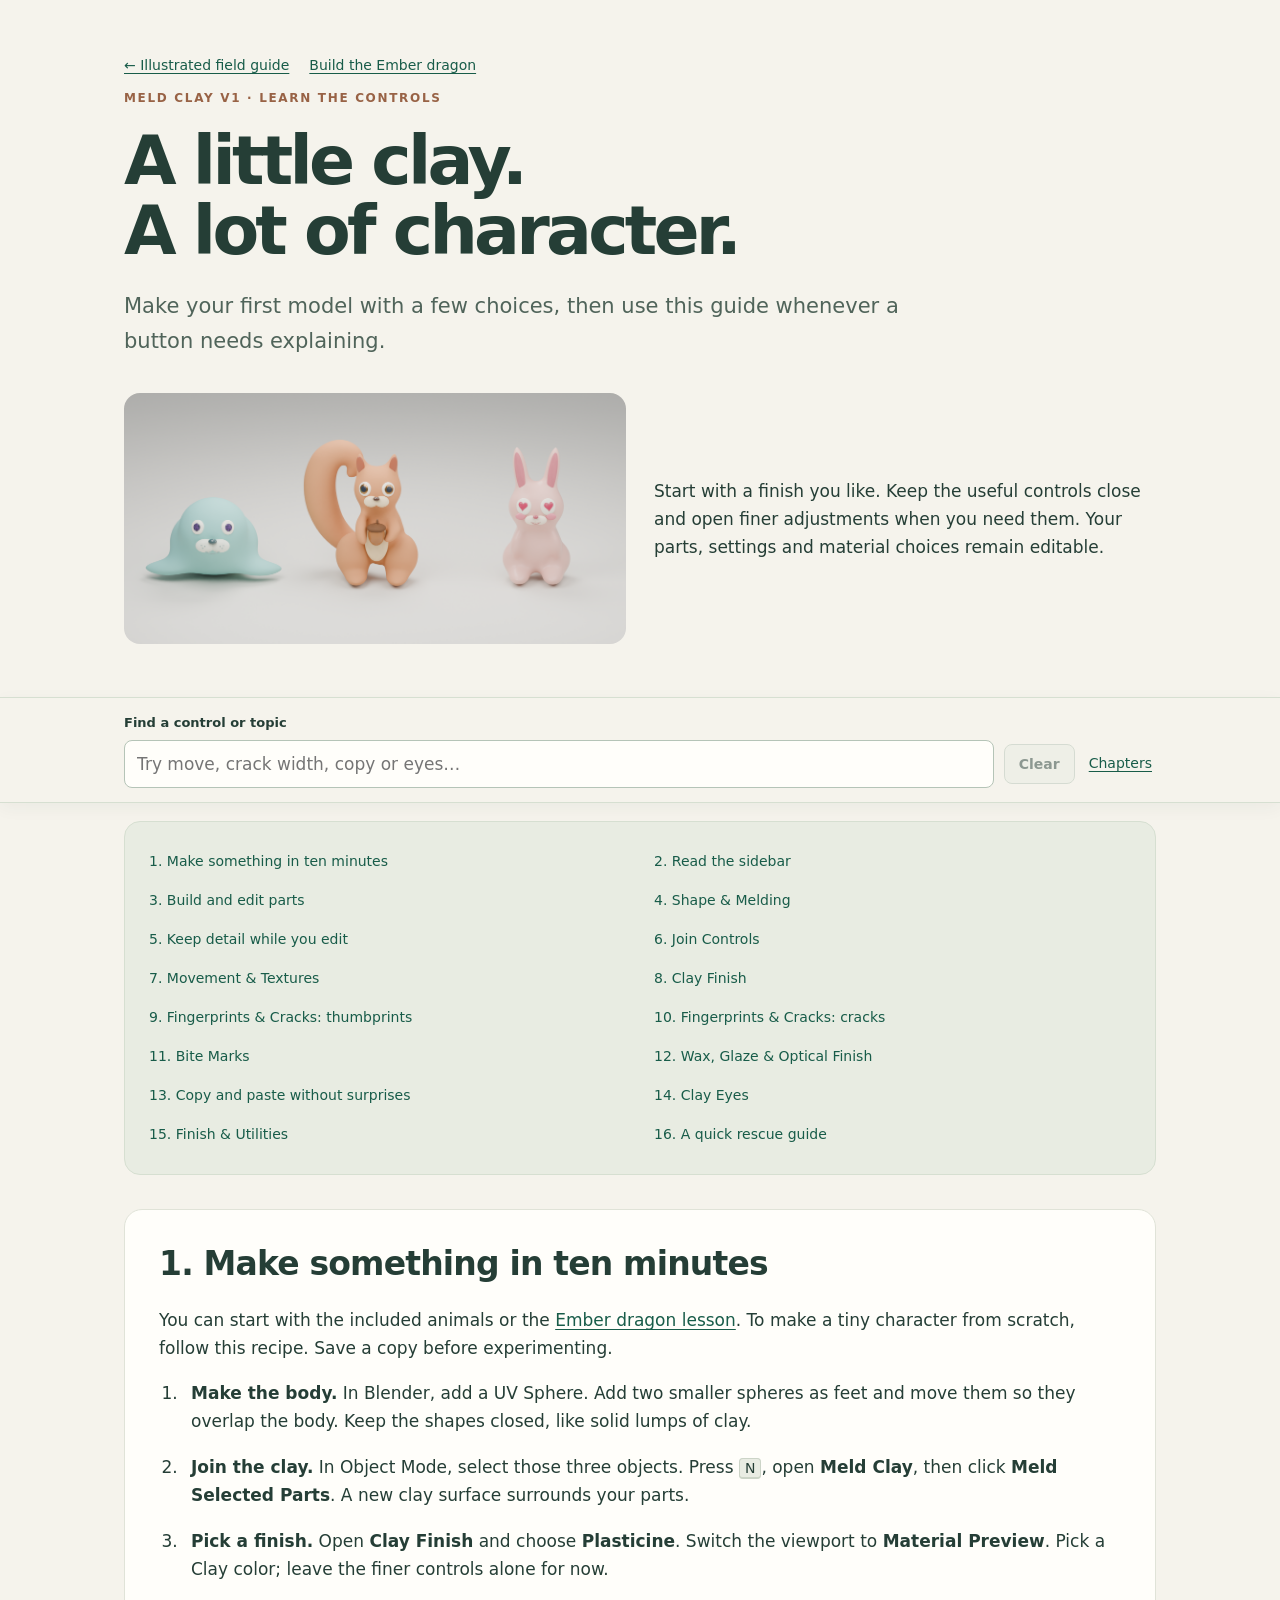
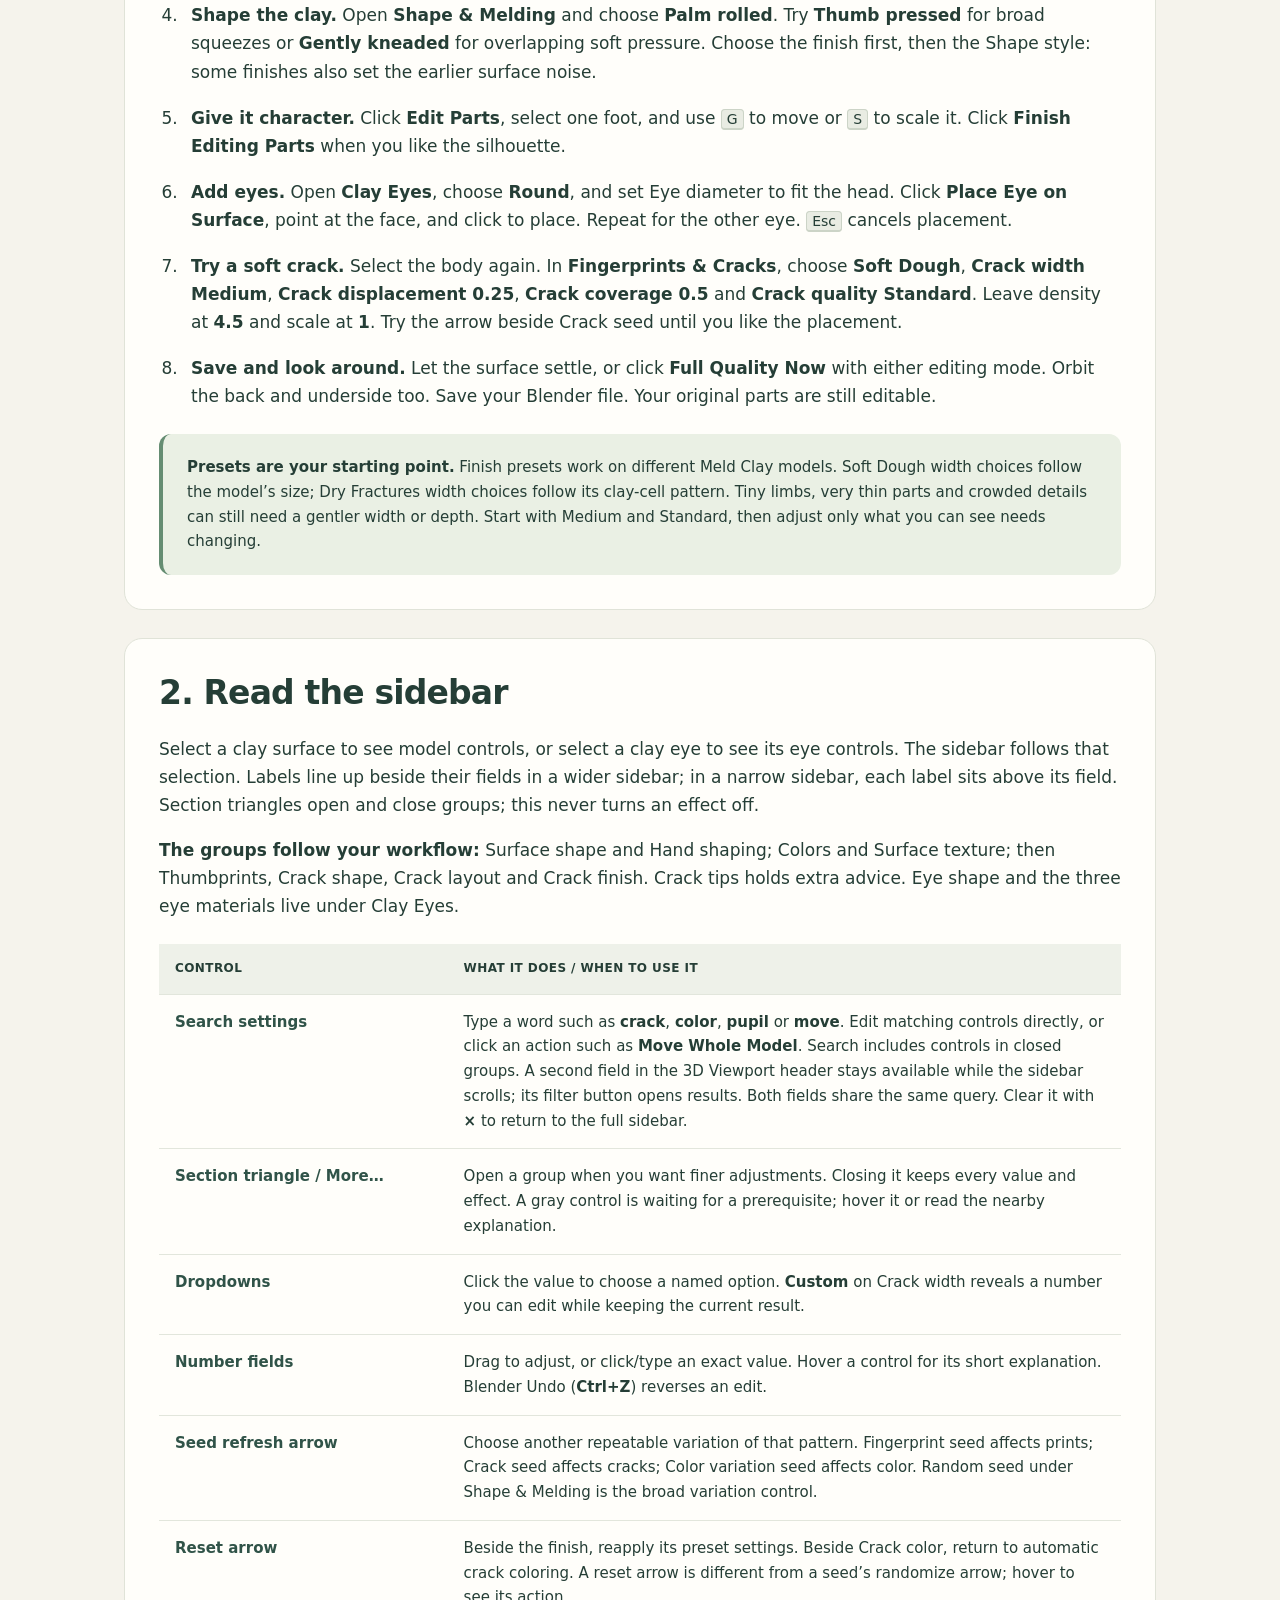
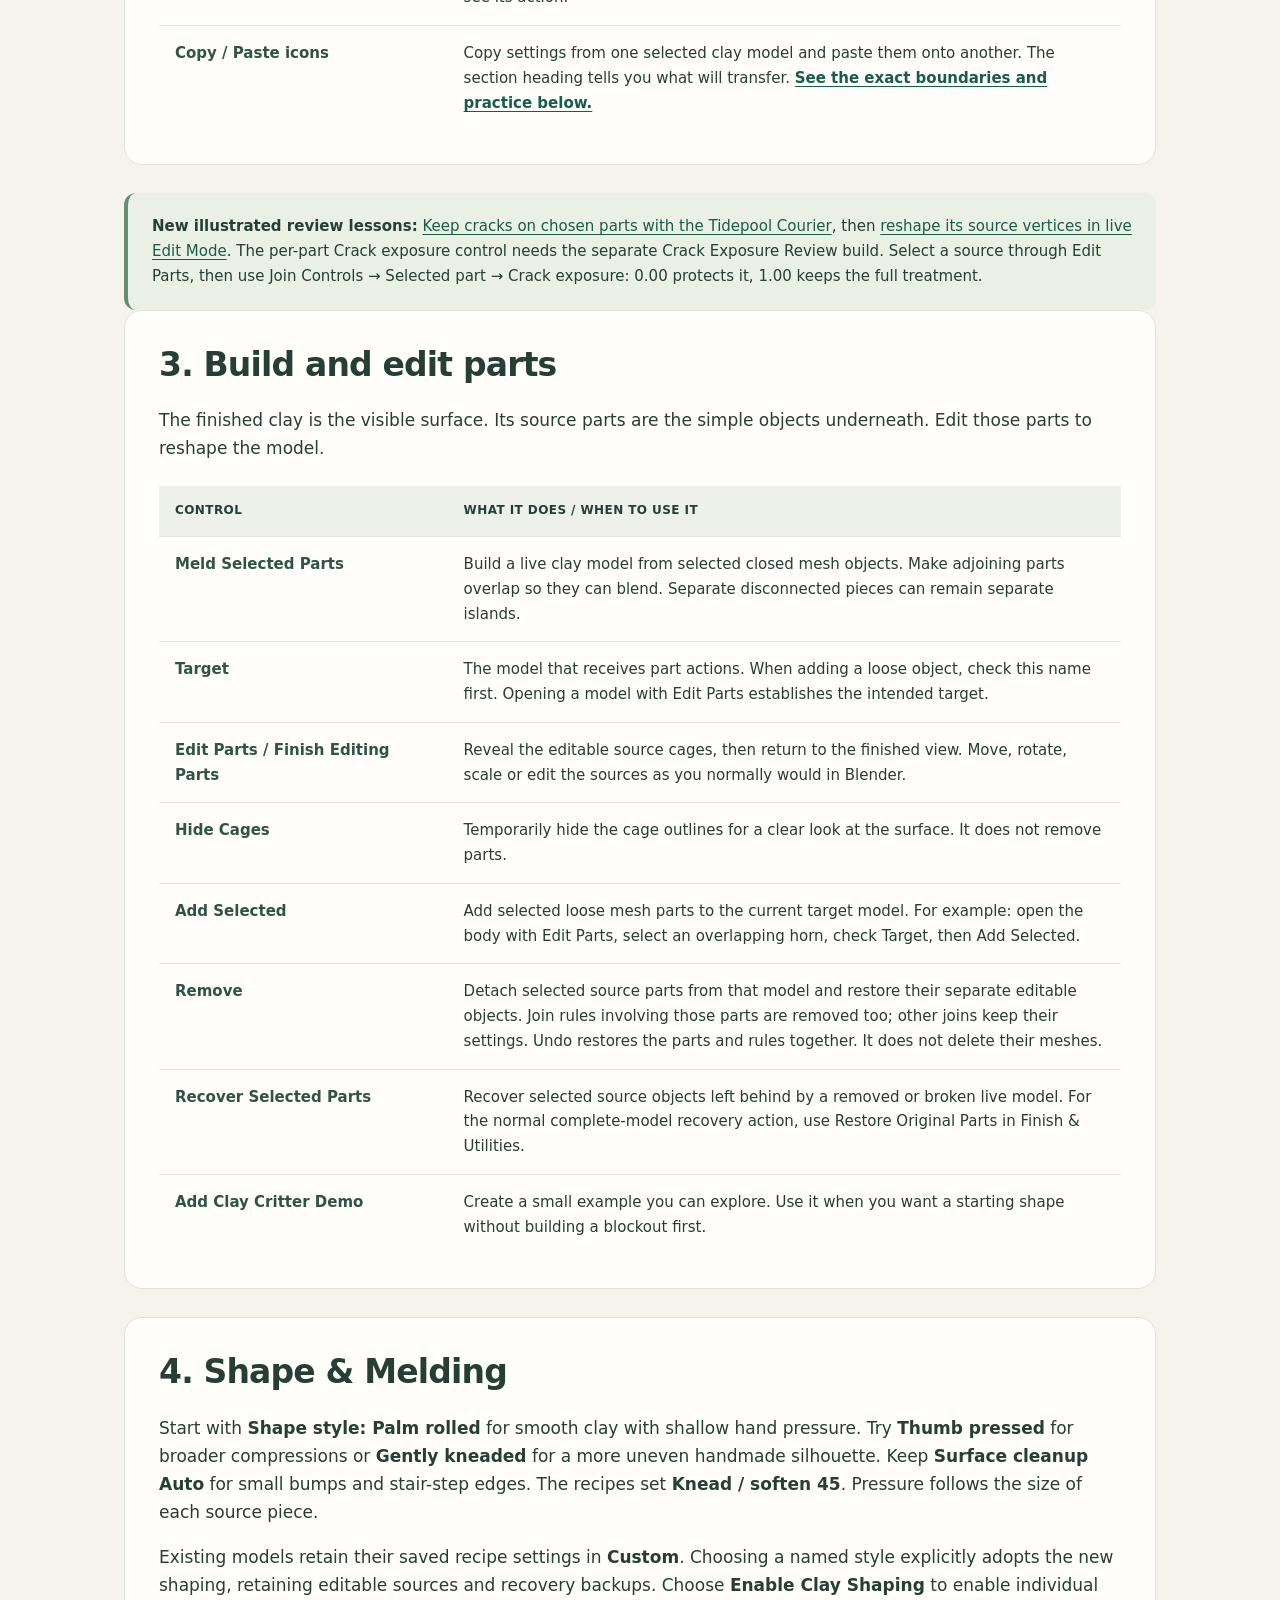
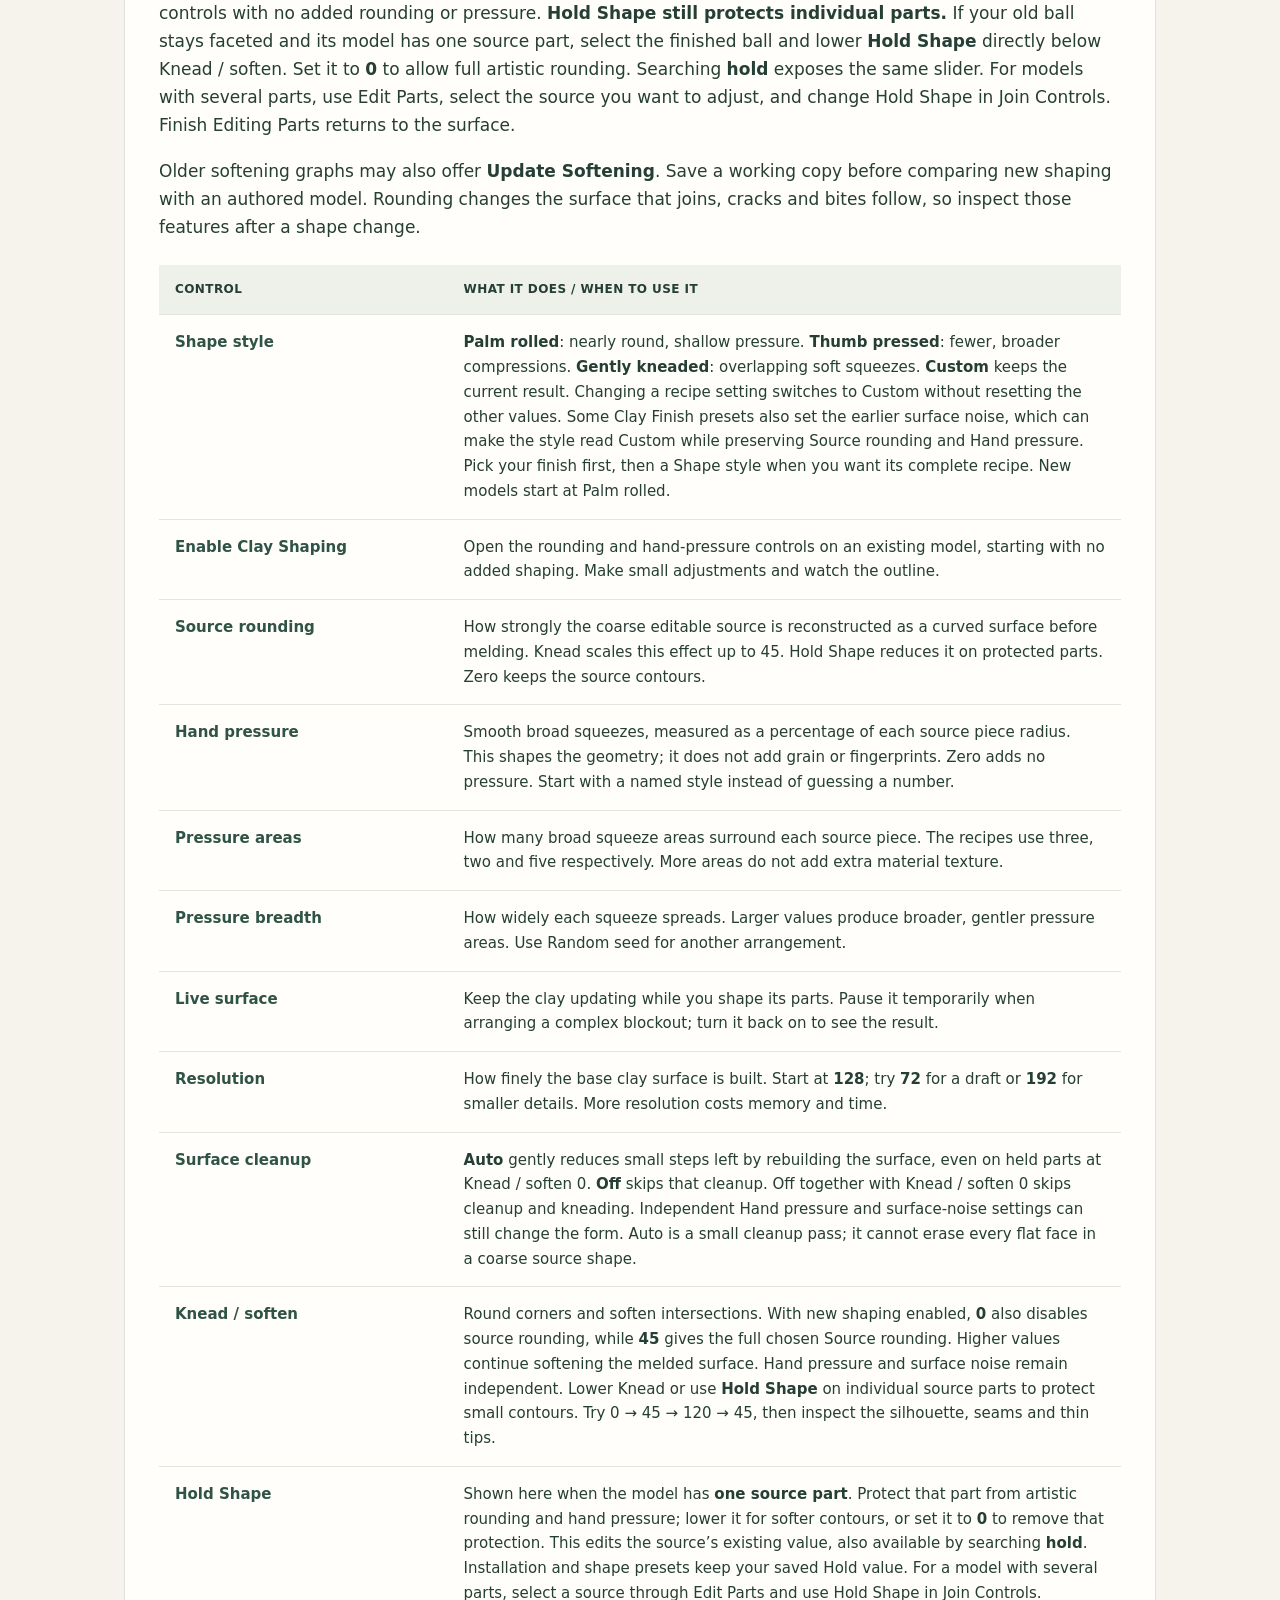
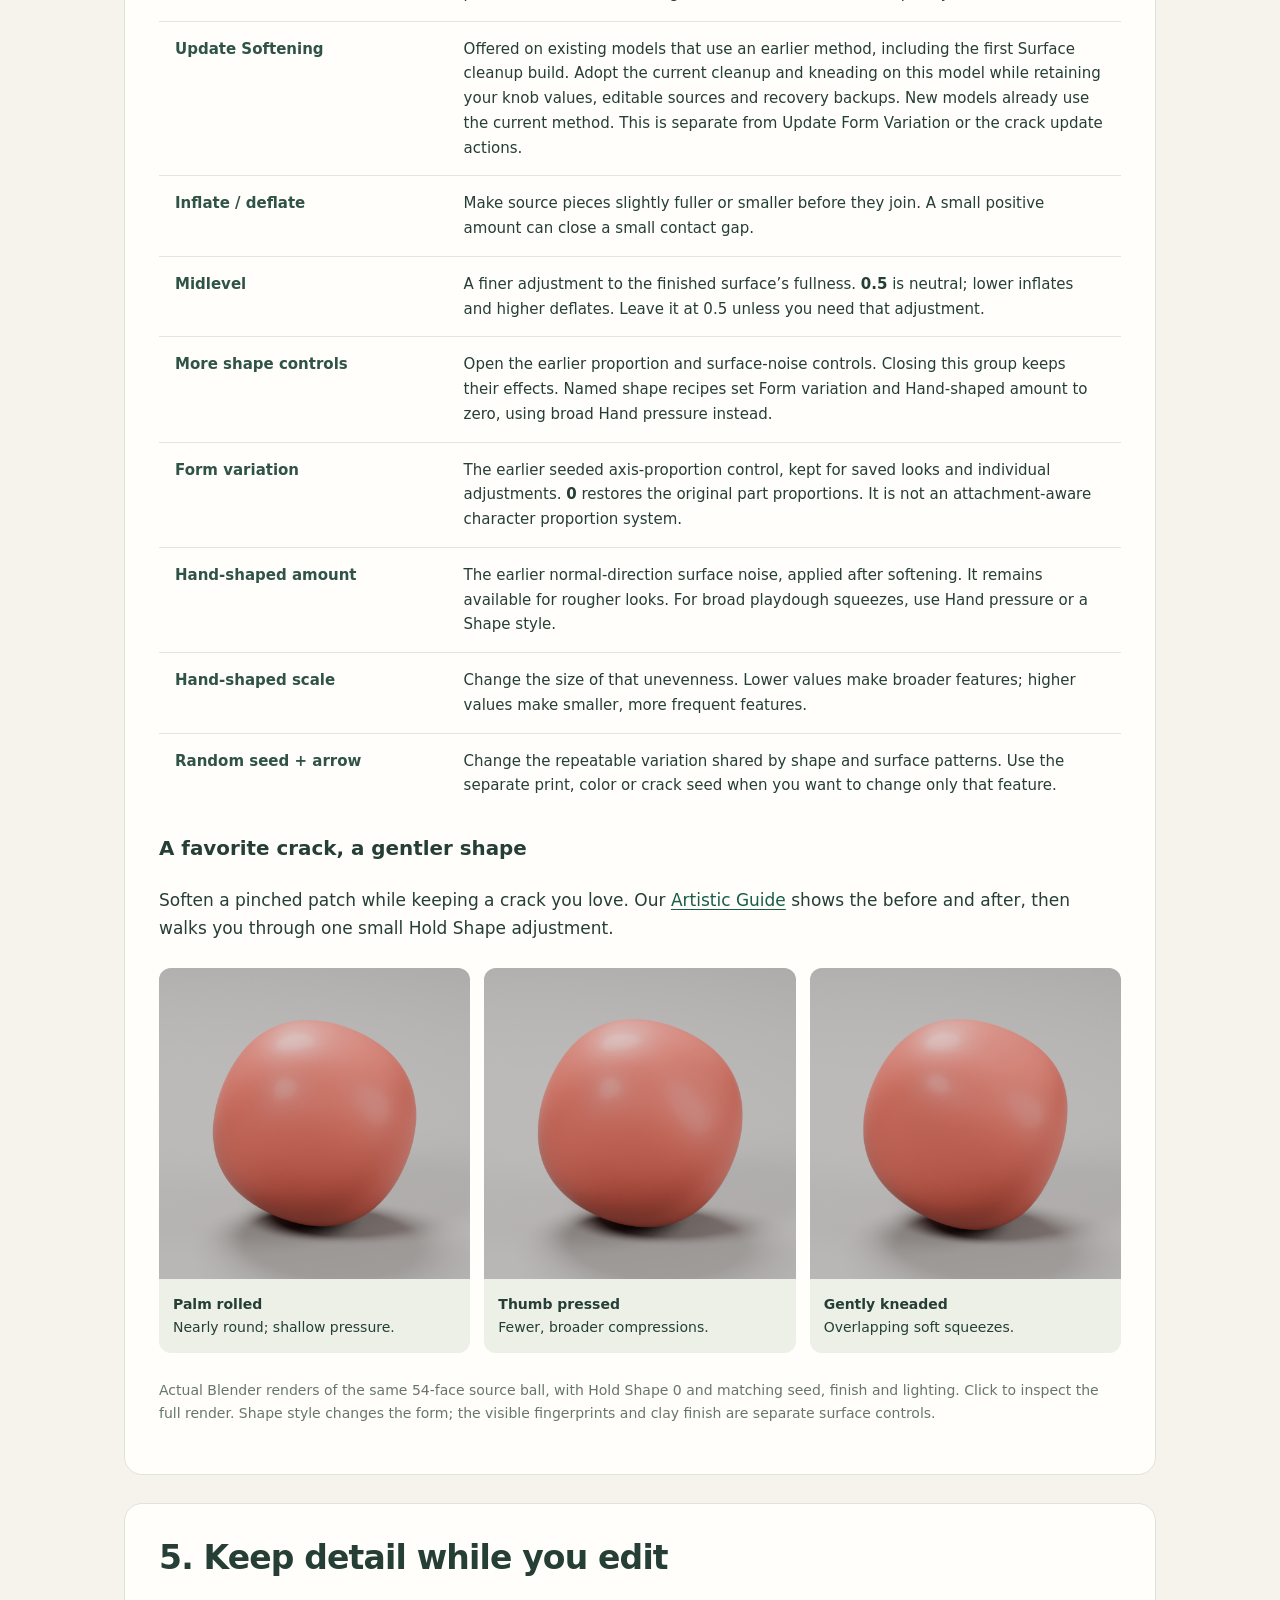
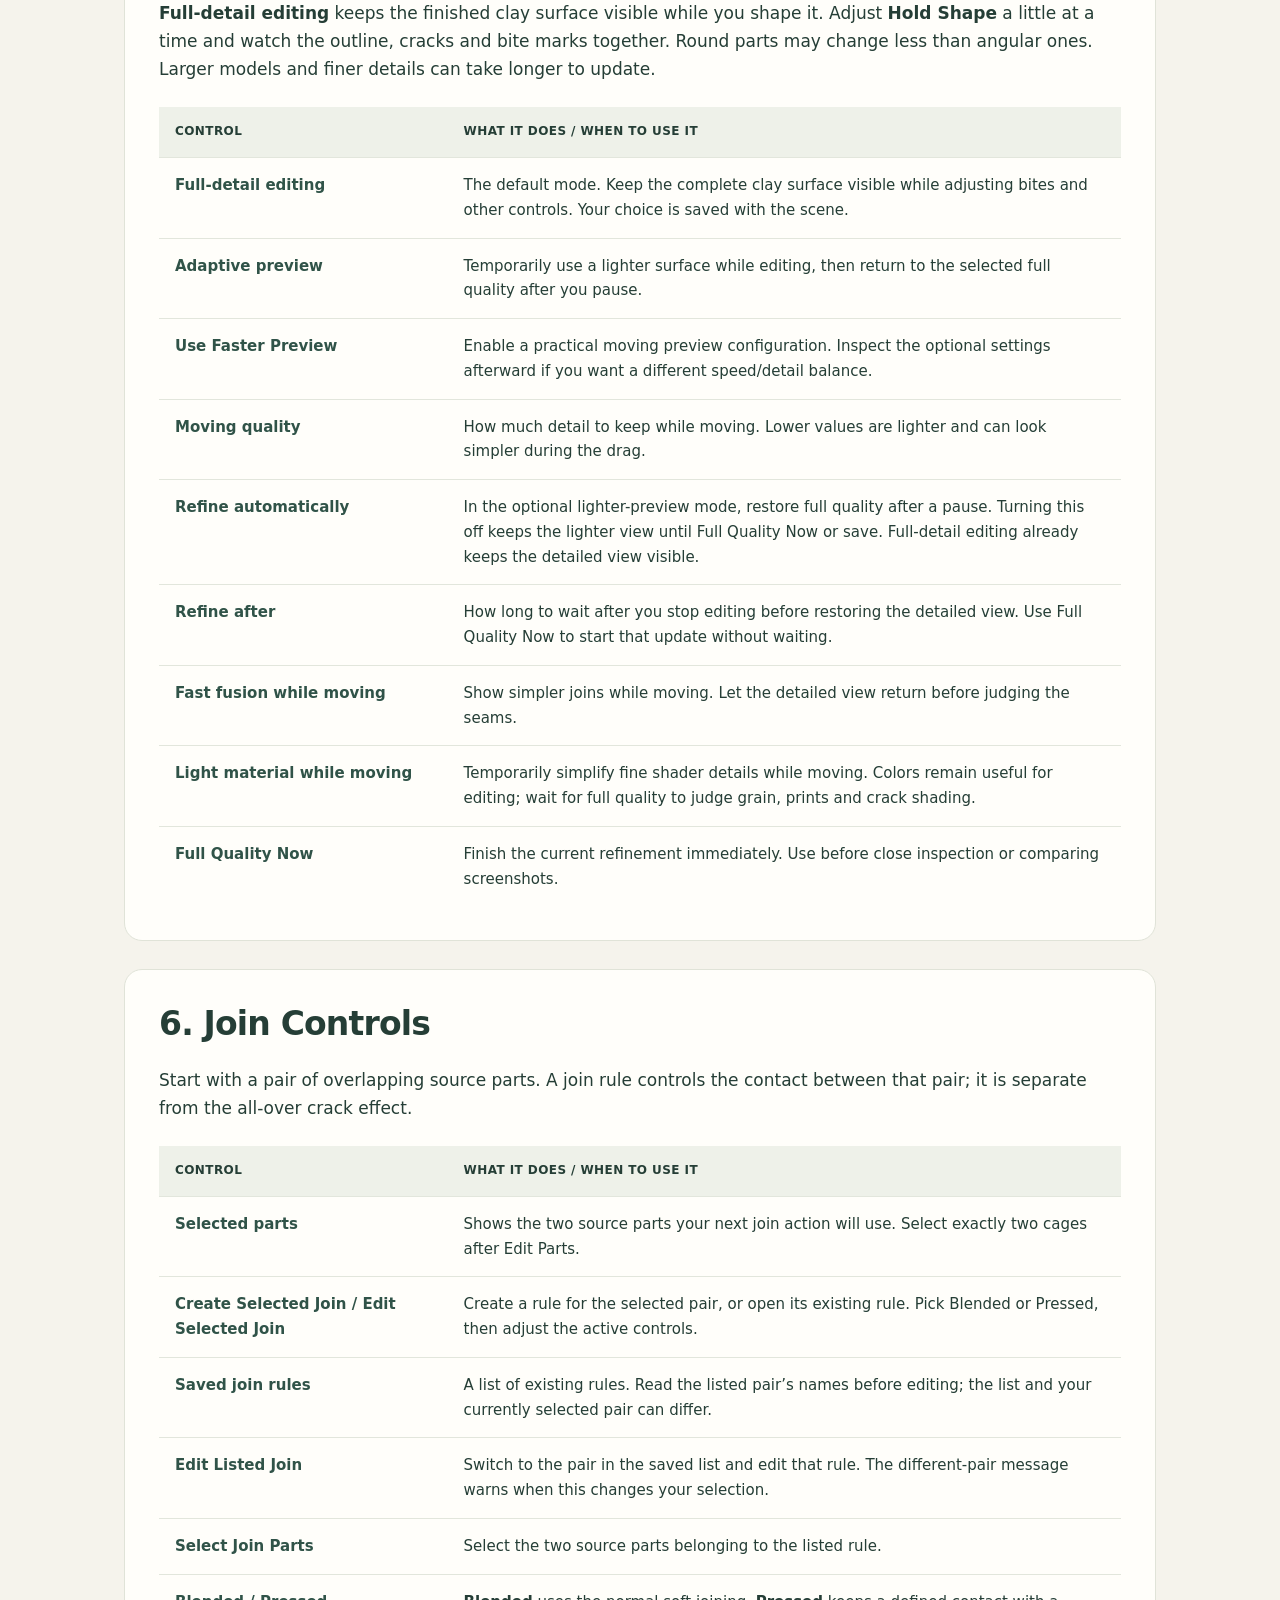
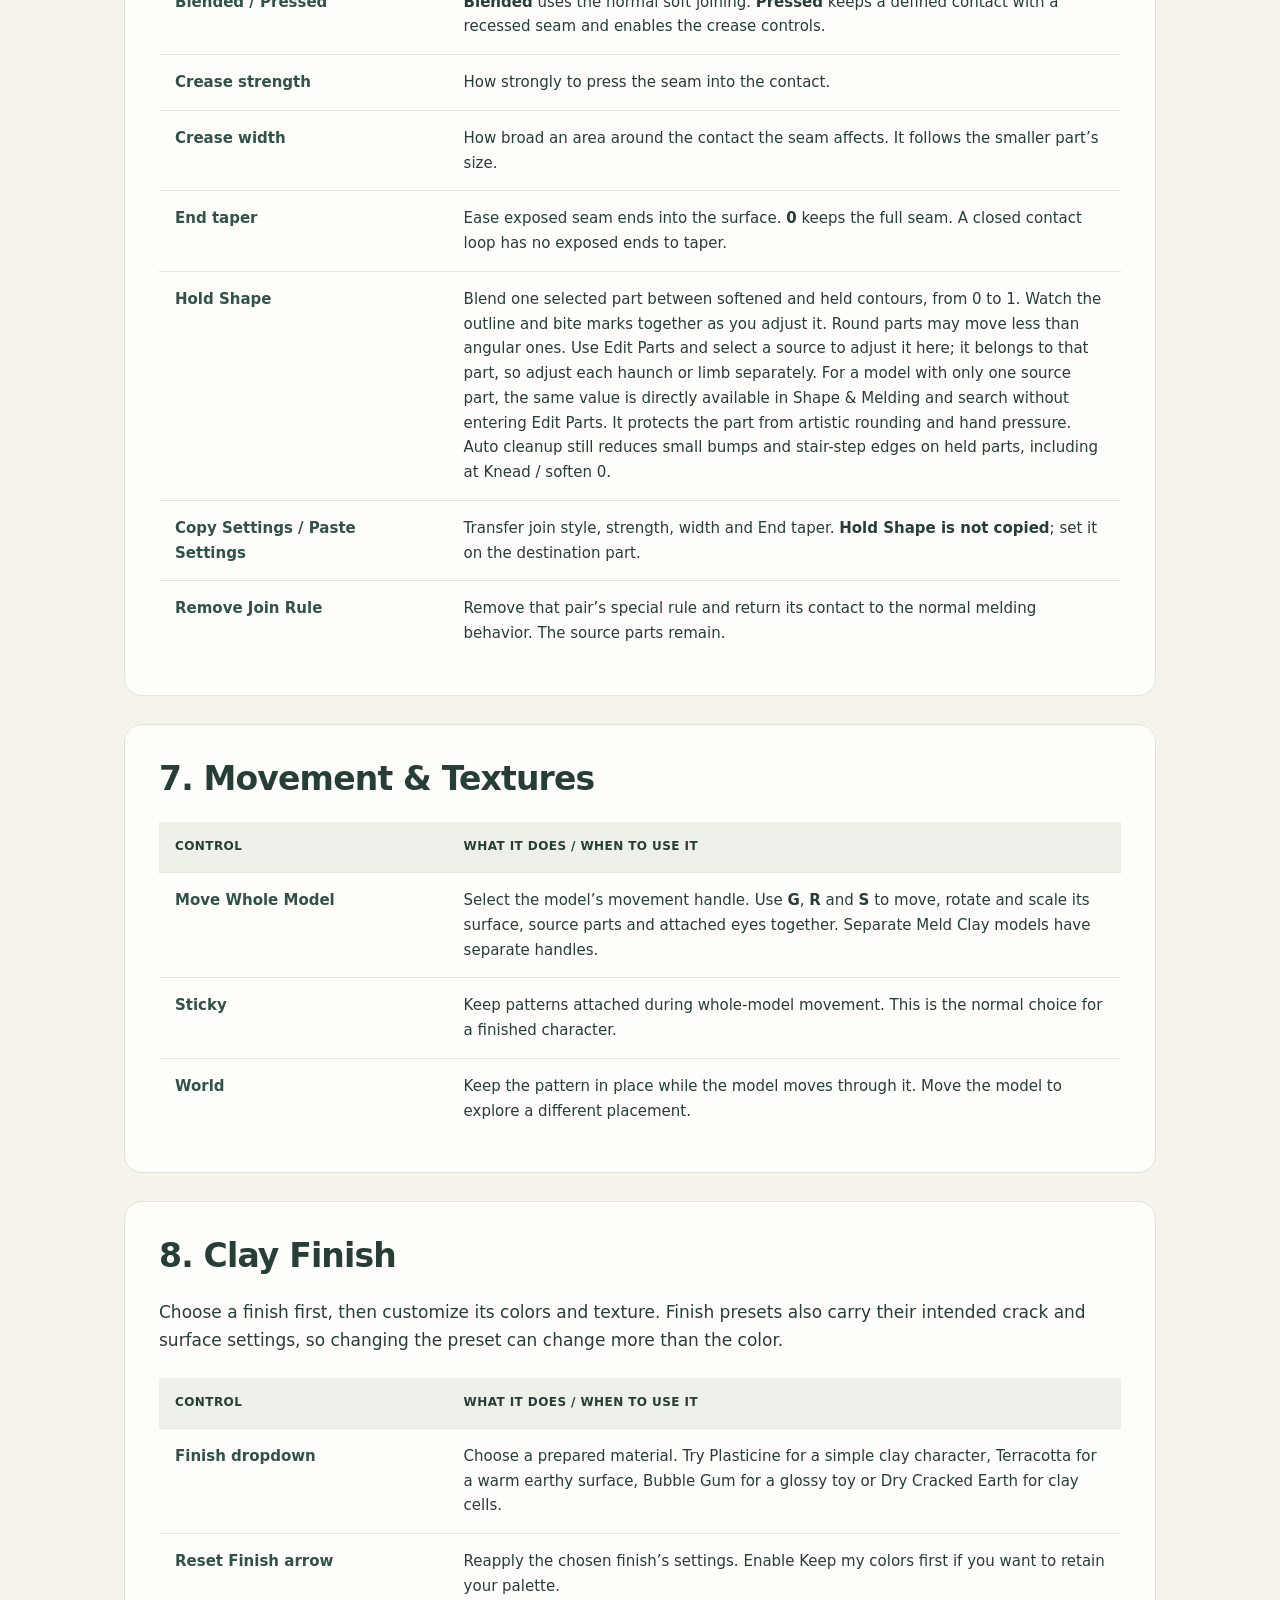
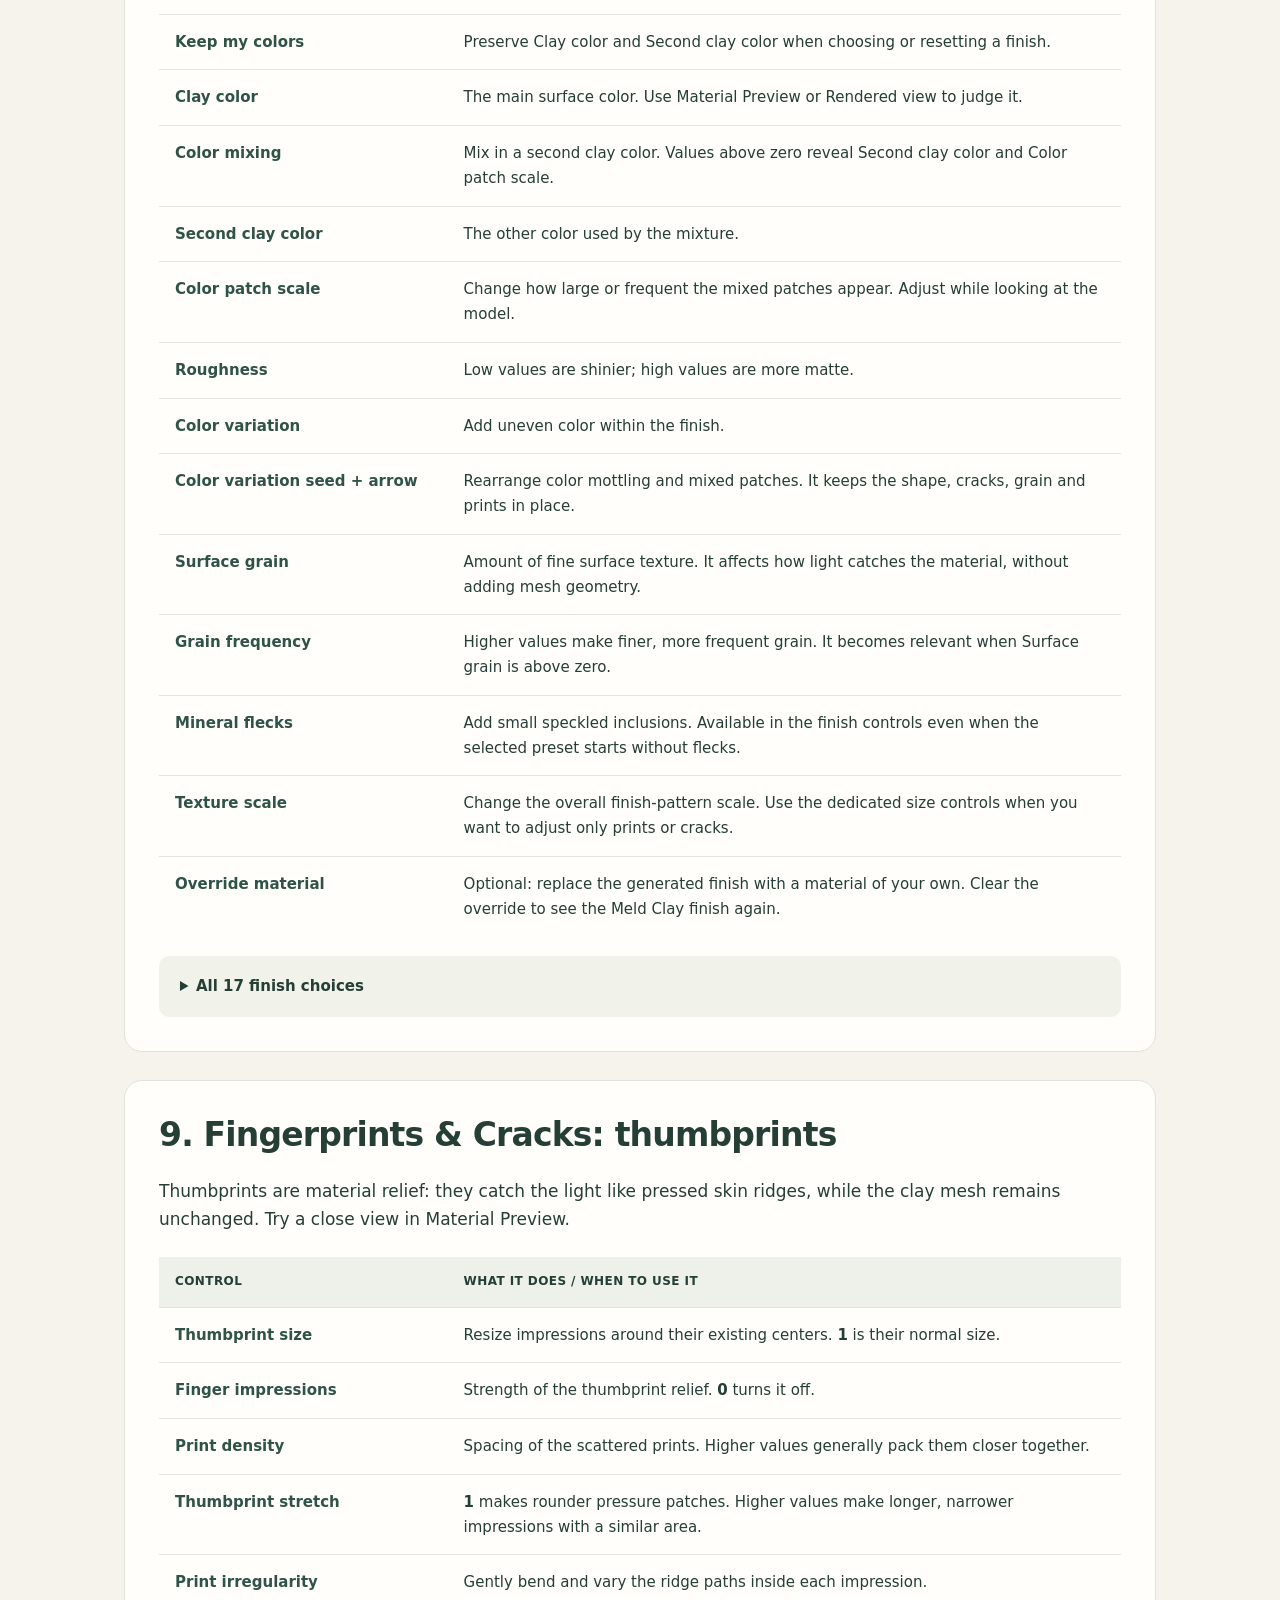
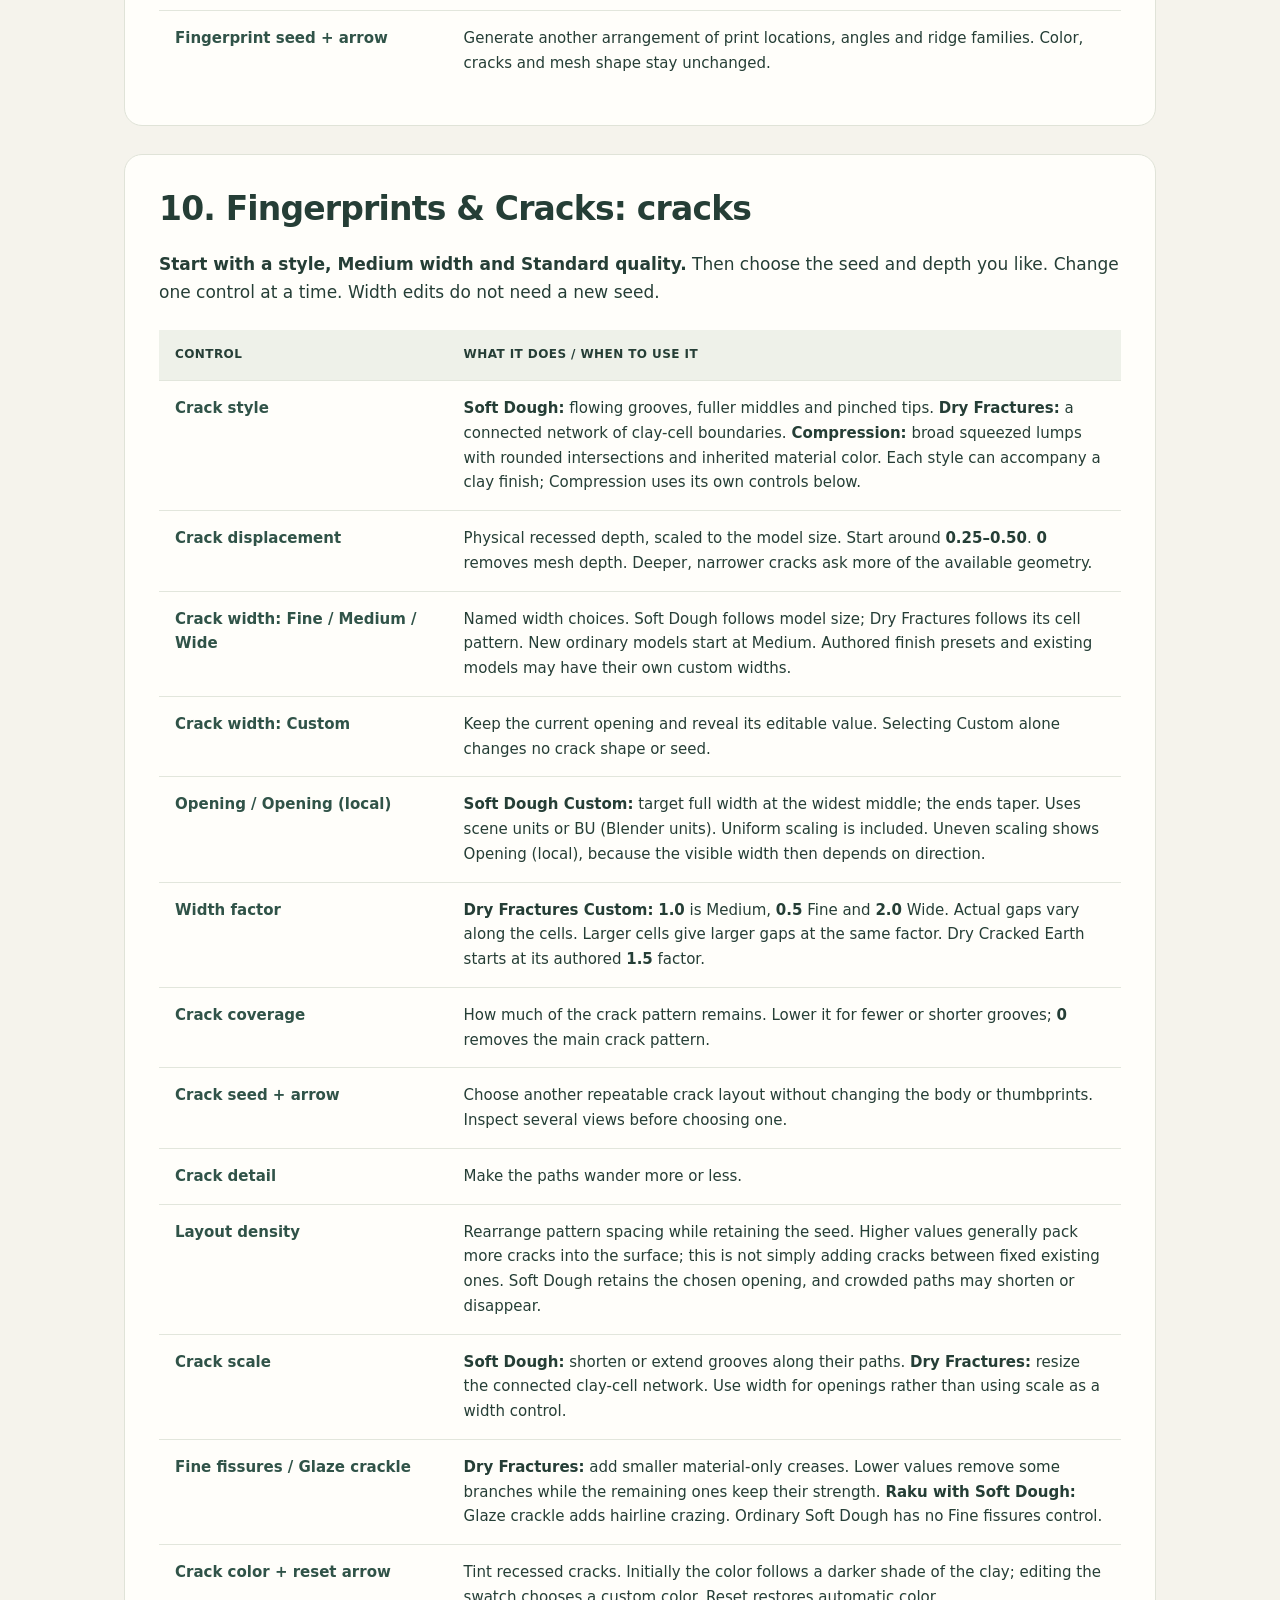
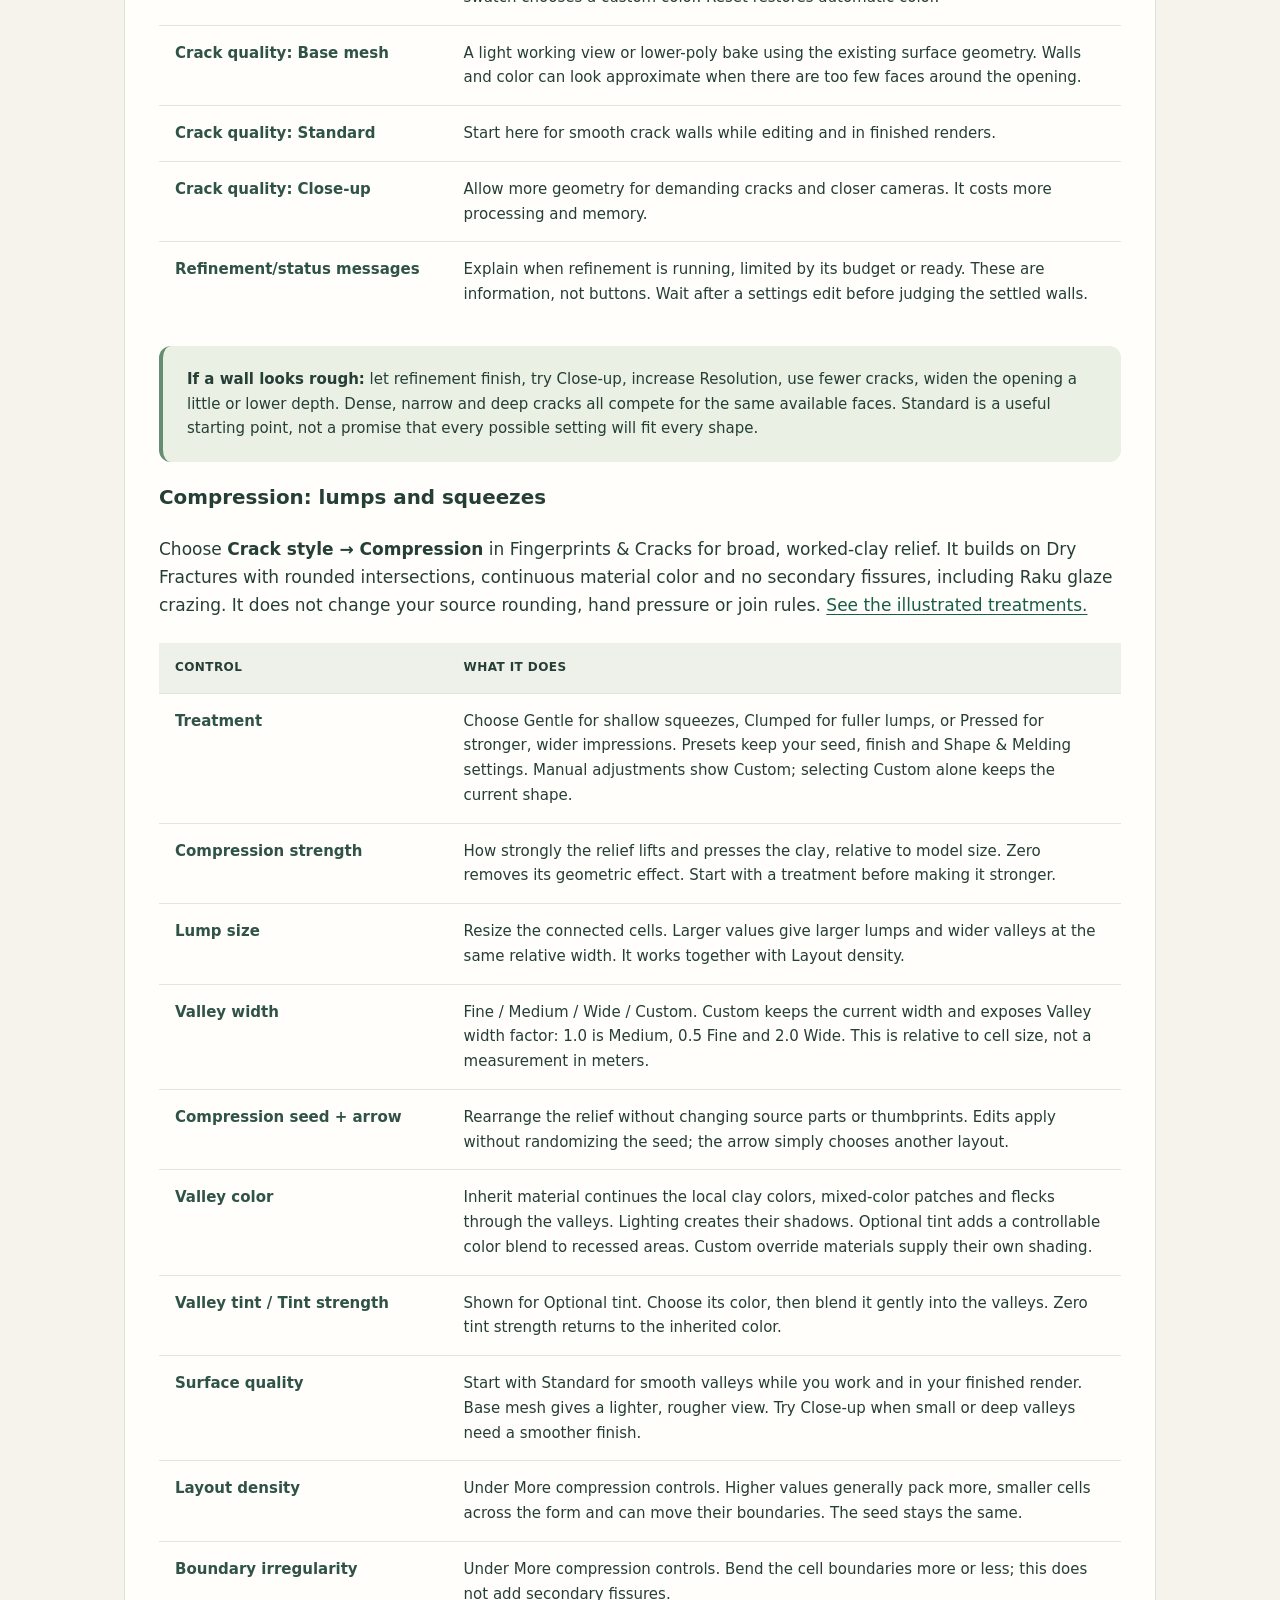
==== commit 07e8cafc: "Add Tidepool Courier selective-crack and live Edit Mode lessons" ====
--- a/Using-Meld-Clay.html
+++ b/Using-Meld-Clay.html
@@ -32,7 +32,7 @@
 <li><b>Save and look around.</b> Let the surface settle, or click <b>Full Quality Now</b> with either editing mode. Orbit the back and underside too. Save your Blender file. Your original parts are still editable.</li></ol>
 <aside class="note"><b>Presets are your starting point.</b> Finish presets work on different Meld Clay models. Soft Dough width choices follow the model’s size; Dry Fractures width choices follow its clay-cell pattern. Tiny limbs, very thin parts and crowded details can still need a gentler width or depth. Start with Medium and Standard, then adjust only what you can see needs changing.</aside></section>
 <section id="find" class="reference"><h2>2. Read the sidebar</h2><p>Select a clay surface to see model controls, or select a clay eye to see its eye controls. The sidebar follows that selection. Labels line up beside their fields in a wider sidebar; in a narrow sidebar, each label sits above its field. Section triangles open and close groups; this never turns an effect off.</p><p><b>The groups follow your workflow:</b> Surface shape and Hand shaping; Colors and Surface texture; then Thumbprints, Crack shape, Crack layout and Crack finish. Crack tips holds extra advice. Eye shape and the three eye materials live under Clay Eyes.</p><div class="table-wrap"><table><thead><tr><th scope="col">Control</th><th scope="col">What it does / when to use it</th></tr></thead><tbody><tr><th scope="row">Search settings</th><td>Type a word such as <b>crack</b>, <b>color</b>, <b>pupil</b> or <b>move</b>. Edit matching controls directly, or click an action such as <b>Move Whole Model</b>. Search includes controls in closed groups. A second field in the 3D Viewport header stays available while the sidebar scrolls; its filter button opens results. Both fields share the same query. Clear it with <b>×</b> to return to the full sidebar.</td></tr><tr><th scope="row">Section triangle / More…</th><td>Open a group when you want finer adjustments. Closing it keeps every value and effect. A gray control is waiting for a prerequisite; hover it or read the nearby explanation.</td></tr><tr><th scope="row">Dropdowns</th><td>Click the value to choose a named option. <b>Custom</b> on Crack width reveals a number you can edit while keeping the current result.</td></tr><tr><th scope="row">Number fields</th><td>Drag to adjust, or click/type an exact value. Hover a control for its short explanation. Blender Undo (<b>Ctrl+Z</b>) reverses an edit.</td></tr><tr><th scope="row">Seed refresh arrow</th><td>Choose another repeatable variation of that pattern. Fingerprint seed affects prints; Crack seed affects cracks; Color variation seed affects color. Random seed under Shape &amp; Melding is the broad variation control.</td></tr><tr><th scope="row">Reset arrow</th><td>Beside the finish, reapply its preset settings. Beside Crack color, return to automatic crack coloring. A reset arrow is different from a seed’s randomize arrow; hover to see its action.</td></tr><tr><th scope="row">Copy / Paste icons</th><td>Copy settings from one selected clay model and paste them onto another. The section heading tells you what will transfer. <a href="#copy">See the exact boundaries and practice below.</a></td></tr></tbody></table></div></section>
-<section id="models" class="reference"><h2>3. Build and edit parts</h2><p>The finished clay is the visible surface. Its source parts are the simple objects underneath. Edit those parts to reshape the model.</p><div class="table-wrap"><table><thead><tr><th scope="col">Control</th><th scope="col">What it does / when to use it</th></tr></thead><tbody><tr><th scope="row">Meld Selected Parts</th><td>Build a live clay model from selected closed mesh objects. Make adjoining parts overlap so they can blend. Separate disconnected pieces can remain separate islands.</td></tr><tr><th scope="row">Target</th><td>The model that receives part actions. When adding a loose object, check this name first. Opening a model with Edit Parts establishes the intended target.</td></tr><tr><th scope="row">Edit Parts / Finish Editing Parts</th><td>Reveal the editable source cages, then return to the finished view. Move, rotate, scale or edit the sources as you normally would in Blender.</td></tr><tr><th scope="row">Hide Cages</th><td>Temporarily hide the cage outlines for a clear look at the surface. It does not remove parts.</td></tr><tr><th scope="row">Add Selected</th><td>Add selected loose mesh parts to the current target model. For example: open the body with Edit Parts, select an overlapping horn, check Target, then Add Selected.</td></tr><tr><th scope="row">Remove</th><td>Detach selected source parts from that model and restore their separate editable objects. Join rules involving those parts are removed too; other joins keep their settings. Undo restores the parts and rules together. It does not delete their meshes.</td></tr><tr><th scope="row">Recover Selected Parts</th><td>Recover selected source objects left behind by a removed or broken live model. For the normal complete-model recovery action, use Restore Original Parts in Finish &amp; Utilities.</td></tr><tr><th scope="row">Add Clay Critter Demo</th><td>Create a small example you can explore. Use it when you want a starting shape without building a blockout first.</td></tr></tbody></table></div></section>
+<!-- COURIER REFERENCE --><aside class="note"><b>New illustrated review lessons:</b> <a href="index.html#courier">Keep cracks on chosen parts with the Tidepool Courier</a>, then <a href="index.html#edit-mode">reshape its source vertices in live Edit Mode</a>. The per-part Crack exposure control needs the separate Crack Exposure Review build. Select a source through Edit Parts, then use Join Controls → Selected part → Crack exposure: 0.00 protects it, 1.00 keeps the full treatment.</aside><!-- /COURIER REFERENCE --><section id="models" class="reference"><h2>3. Build and edit parts</h2><p>The finished clay is the visible surface. Its source parts are the simple objects underneath. Edit those parts to reshape the model.</p><div class="table-wrap"><table><thead><tr><th scope="col">Control</th><th scope="col">What it does / when to use it</th></tr></thead><tbody><tr><th scope="row">Meld Selected Parts</th><td>Build a live clay model from selected closed mesh objects. Make adjoining parts overlap so they can blend. Separate disconnected pieces can remain separate islands.</td></tr><tr><th scope="row">Target</th><td>The model that receives part actions. When adding a loose object, check this name first. Opening a model with Edit Parts establishes the intended target.</td></tr><tr><th scope="row">Edit Parts / Finish Editing Parts</th><td>Reveal the editable source cages, then return to the finished view. Move, rotate, scale or edit the sources as you normally would in Blender.</td></tr><tr><th scope="row">Hide Cages</th><td>Temporarily hide the cage outlines for a clear look at the surface. It does not remove parts.</td></tr><tr><th scope="row">Add Selected</th><td>Add selected loose mesh parts to the current target model. For example: open the body with Edit Parts, select an overlapping horn, check Target, then Add Selected.</td></tr><tr><th scope="row">Remove</th><td>Detach selected source parts from that model and restore their separate editable objects. Join rules involving those parts are removed too; other joins keep their settings. Undo restores the parts and rules together. It does not delete their meshes.</td></tr><tr><th scope="row">Recover Selected Parts</th><td>Recover selected source objects left behind by a removed or broken live model. For the normal complete-model recovery action, use Restore Original Parts in Finish &amp; Utilities.</td></tr><tr><th scope="row">Add Clay Critter Demo</th><td>Create a small example you can explore. Use it when you want a starting shape without building a blockout first.</td></tr></tbody></table></div></section>
 <section id="shape" class="reference"><h2>4. Shape &amp; Melding</h2><p>Start with <b>Shape style: Palm rolled</b> for smooth clay with shallow hand pressure. Try <b>Thumb pressed</b> for broader compressions or <b>Gently kneaded</b> for a more uneven handmade silhouette. Keep <b>Surface cleanup Auto</b> for small bumps and stair-step edges. The recipes set <b>Knead / soften 45</b>. Pressure follows the size of each source piece.</p><p>Existing models retain their saved recipe settings in <b>Custom</b>. Choosing a named style explicitly adopts the new shaping, retaining editable sources and recovery backups. Choose <b>Enable Clay Shaping</b> to enable individual controls with no added rounding or pressure. <b>Hold Shape still protects individual parts.</b> If your old ball stays faceted and its model has one source part, select the finished ball and lower <b>Hold Shape</b> directly below Knead / soften. Set it to <b>0</b> to allow full artistic rounding. Searching <b>hold</b> exposes the same slider. For models with several parts, use Edit Parts, select the source you want to adjust, and change Hold Shape in Join Controls. Finish Editing Parts returns to the surface.</p><p>Older softening graphs may also offer <b>Update Softening</b>. Save a working copy before comparing new shaping with an authored model. Rounding changes the surface that joins, cracks and bites follow, so inspect those features after a shape change.</p><div class="table-wrap"><table><thead><tr><th scope="col">Control</th><th scope="col">What it does / when to use it</th></tr></thead><tbody><tr><th scope="row">Shape style</th><td><b>Palm rolled</b>: nearly round, shallow pressure. <b>Thumb pressed</b>: fewer, broader compressions. <b>Gently kneaded</b>: overlapping soft squeezes. <b>Custom</b> keeps the current result. Changing a recipe setting switches to Custom without resetting the other values. Some Clay Finish presets also set the earlier surface noise, which can make the style read Custom while preserving Source rounding and Hand pressure. Pick your finish first, then a Shape style when you want its complete recipe. New models start at Palm rolled.</td></tr><tr><th scope="row">Enable Clay Shaping</th><td>Open the rounding and hand-pressure controls on an existing model, starting with no added shaping. Make small adjustments and watch the outline.</td></tr><tr><th scope="row">Source rounding</th><td>How strongly the coarse editable source is reconstructed as a curved surface before melding. Knead scales this effect up to 45. Hold Shape reduces it on protected parts. Zero keeps the source contours.</td></tr><tr><th scope="row">Hand pressure</th><td>Smooth broad squeezes, measured as a percentage of each source piece radius. This shapes the geometry; it does not add grain or fingerprints. Zero adds no pressure. Start with a named style instead of guessing a number.</td></tr><tr><th scope="row">Pressure areas</th><td>How many broad squeeze areas surround each source piece. The recipes use three, two and five respectively. More areas do not add extra material texture.</td></tr><tr><th scope="row">Pressure breadth</th><td>How widely each squeeze spreads. Larger values produce broader, gentler pressure areas. Use Random seed for another arrangement.</td></tr><tr><th scope="row">Live surface</th><td>Keep the clay updating while you shape its parts. Pause it temporarily when arranging a complex blockout; turn it back on to see the result.</td></tr><tr><th scope="row">Resolution</th><td>How finely the base clay surface is built. Start at <b>128</b>; try <b>72</b> for a draft or <b>192</b> for smaller details. More resolution costs memory and time.</td></tr><tr><th scope="row">Surface cleanup</th><td><b>Auto</b> gently reduces small steps left by rebuilding the surface, even on held parts at Knead / soften 0. <b>Off</b> skips that cleanup. Off together with Knead / soften 0 skips cleanup and kneading. Independent Hand pressure and surface-noise settings can still change the form. Auto is a small cleanup pass; it cannot erase every flat face in a coarse source shape.</td></tr><tr><th scope="row">Knead / soften</th><td>Round corners and soften intersections. With new shaping enabled, <b>0</b> also disables source rounding, while <b>45</b> gives the full chosen Source rounding. Higher values continue softening the melded surface. Hand pressure and surface noise remain independent. Lower Knead or use <b>Hold Shape</b> on individual source parts to protect small contours. Try 0 → 45 → 120 → 45, then inspect the silhouette, seams and thin tips.</td></tr><tr><th scope="row">Hold Shape</th><td>Shown here when the model has <b>one source part</b>. Protect that part from artistic rounding and hand pressure; lower it for softer contours, or set it to <b>0</b> to remove that protection. This edits the source’s existing value, also available by searching <b>hold</b>. Installation and shape presets keep your saved Hold value. For a model with several parts, select a source through Edit Parts and use Hold Shape in Join Controls.</td></tr><tr><th scope="row">Update Softening</th><td>Offered on existing models that use an earlier method, including the first Surface cleanup build. Adopt the current cleanup and kneading on this model while retaining your knob values, editable sources and recovery backups. New models already use the current method. This is separate from Update Form Variation or the crack update actions.</td></tr><tr><th scope="row">Inflate / deflate</th><td>Make source pieces slightly fuller or smaller before they join. A small positive amount can close a small contact gap.</td></tr><tr><th scope="row">Midlevel</th><td>A finer adjustment to the finished surface’s fullness. <b>0.5</b> is neutral; lower inflates and higher deflates. Leave it at 0.5 unless you need that adjustment.</td></tr><tr><th scope="row">More shape controls</th><td>Open the earlier proportion and surface-noise controls. Closing this group keeps their effects. Named shape recipes set Form variation and Hand-shaped amount to zero, using broad Hand pressure instead.</td></tr><tr><th scope="row">Form variation</th><td>The earlier seeded axis-proportion control, kept for saved looks and individual adjustments. <b>0</b> restores the original part proportions. It is not an attachment-aware character proportion system.</td></tr><tr><th scope="row">Hand-shaped amount</th><td>The earlier normal-direction surface noise, applied after softening. It remains available for rougher looks. For broad playdough squeezes, use Hand pressure or a Shape style.</td></tr><tr><th scope="row">Hand-shaped scale</th><td>Change the size of that unevenness. Lower values make broader features; higher values make smaller, more frequent features.</td></tr><tr><th scope="row">Random seed + arrow</th><td>Change the repeatable variation shared by shape and surface patterns. Use the separate print, color or crack seed when you want to change only that feature.</td></tr></tbody></table></div><h3 id="keeping-cracks">A favorite crack, a gentler shape</h3>
 <p>Soften a pinched patch while keeping a crack you love. Our <a href="artistic-guides/keep-the-crack.html">Artistic Guide</a> shows the before and after, then walks you through one small Hold Shape adjustment.</p>
 <div class="shape-gallery"><figure><a href="assets/shape-palm-rolled.png"><img src="assets/shape-palm-rolled.png" alt="Palm rolled clay-ball render" loading="lazy"></a><figcaption><b>Palm rolled</b><br>Nearly round; shallow pressure.</figcaption></figure><figure><a href="assets/shape-thumb-pressed.png"><img src="assets/shape-thumb-pressed.png" alt="Thumb pressed clay-ball render" loading="lazy"></a><figcaption><b>Thumb pressed</b><br>Fewer, broader compressions.</figcaption></figure><figure><a href="assets/shape-gently-kneaded.png"><img src="assets/shape-gently-kneaded.png" alt="Gently kneaded clay-ball render" loading="lazy"></a><figcaption><b>Gently kneaded</b><br>Overlapping soft squeezes.</figcaption></figure></div><p class="image-note">Actual Blender renders of the same 54-face source ball, with Hold Shape 0 and matching seed, finish and lighting. Click to inspect the full render. Shape style changes the form; the visible fingerprints and clay finish are separate surface controls.</p></section>
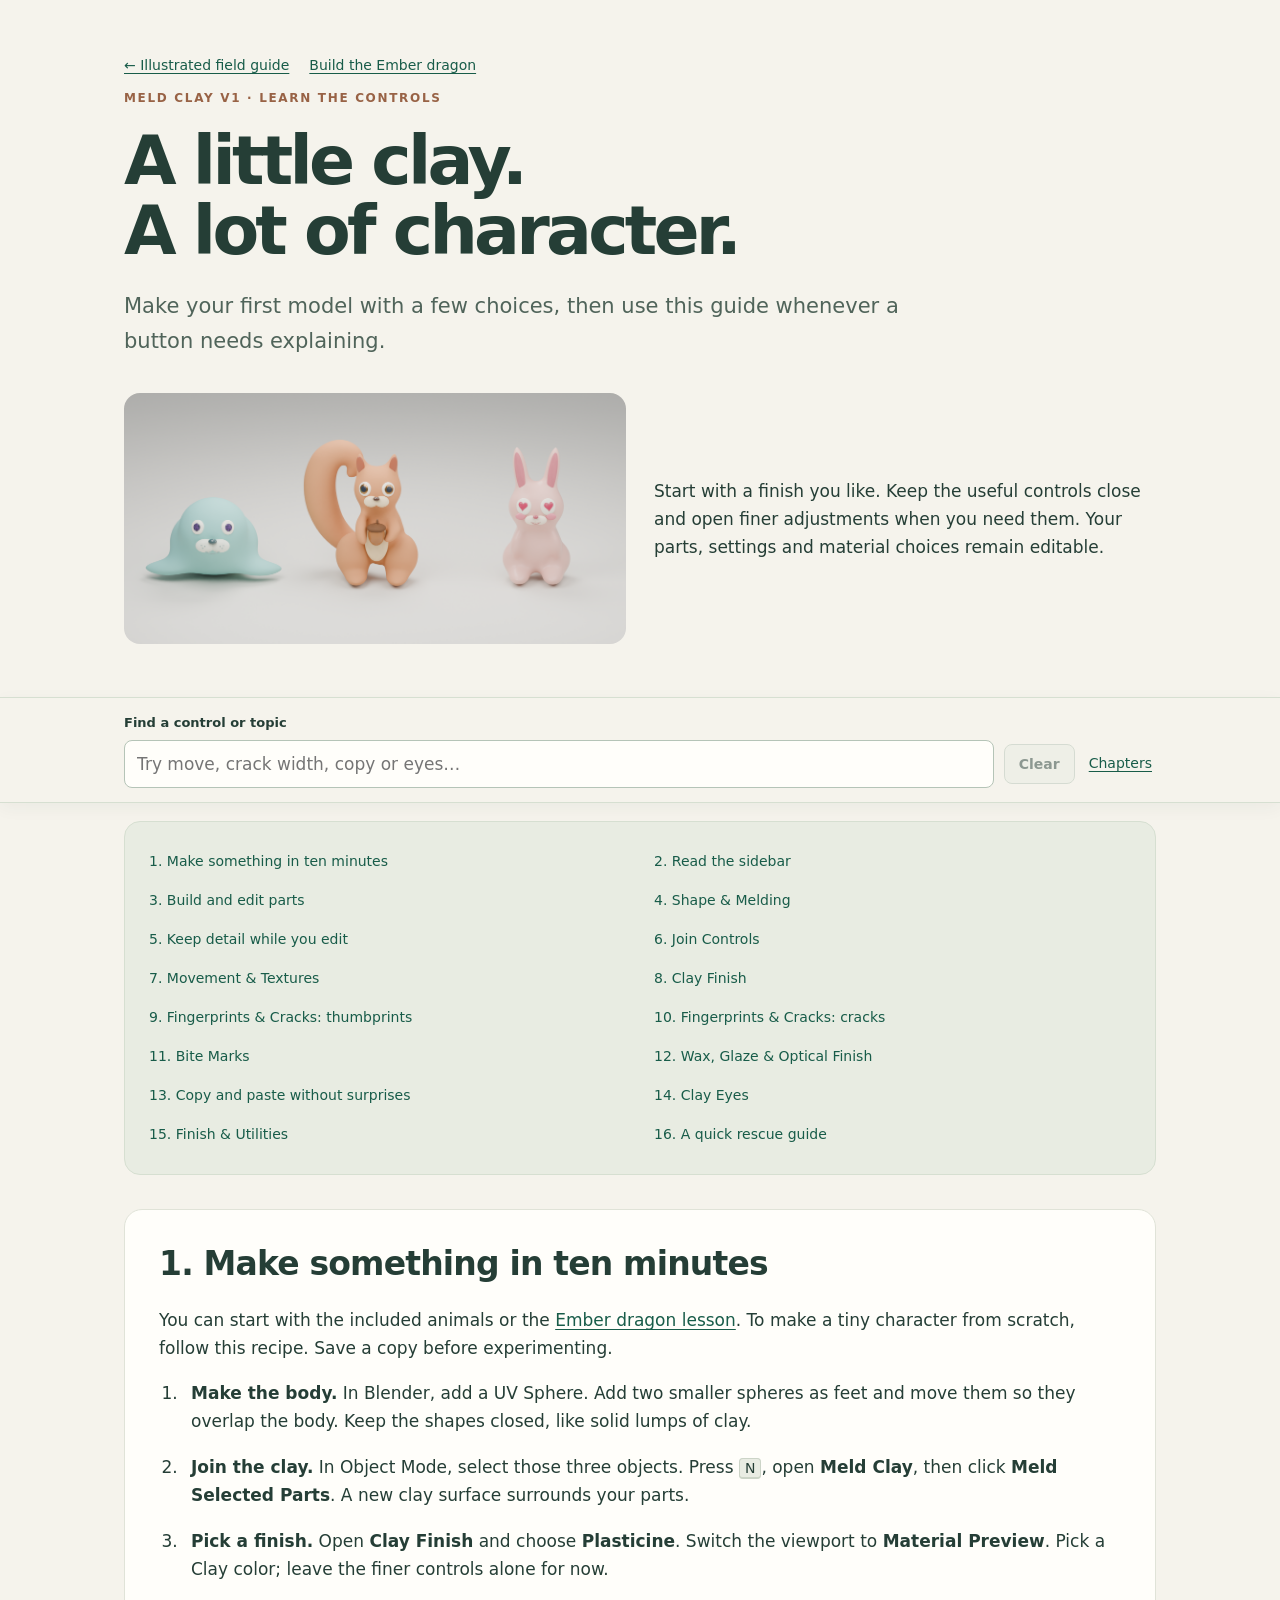
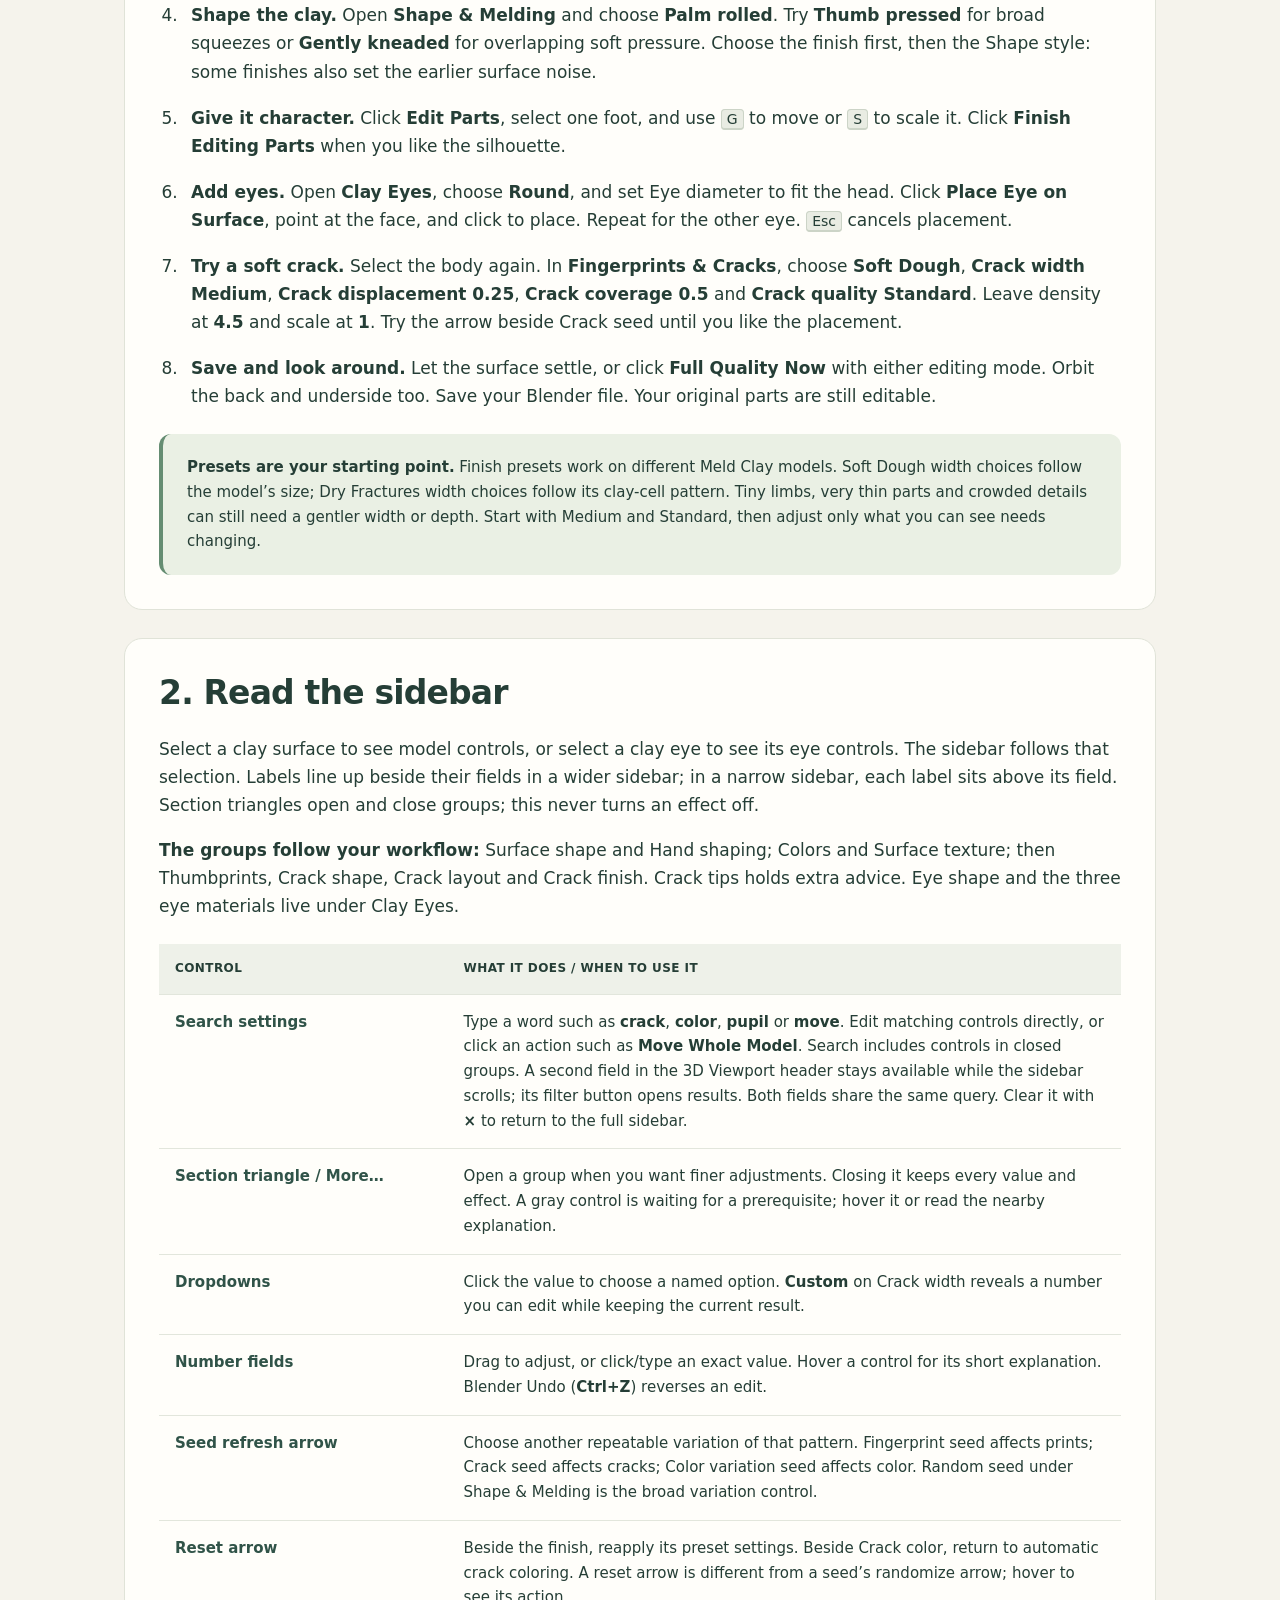
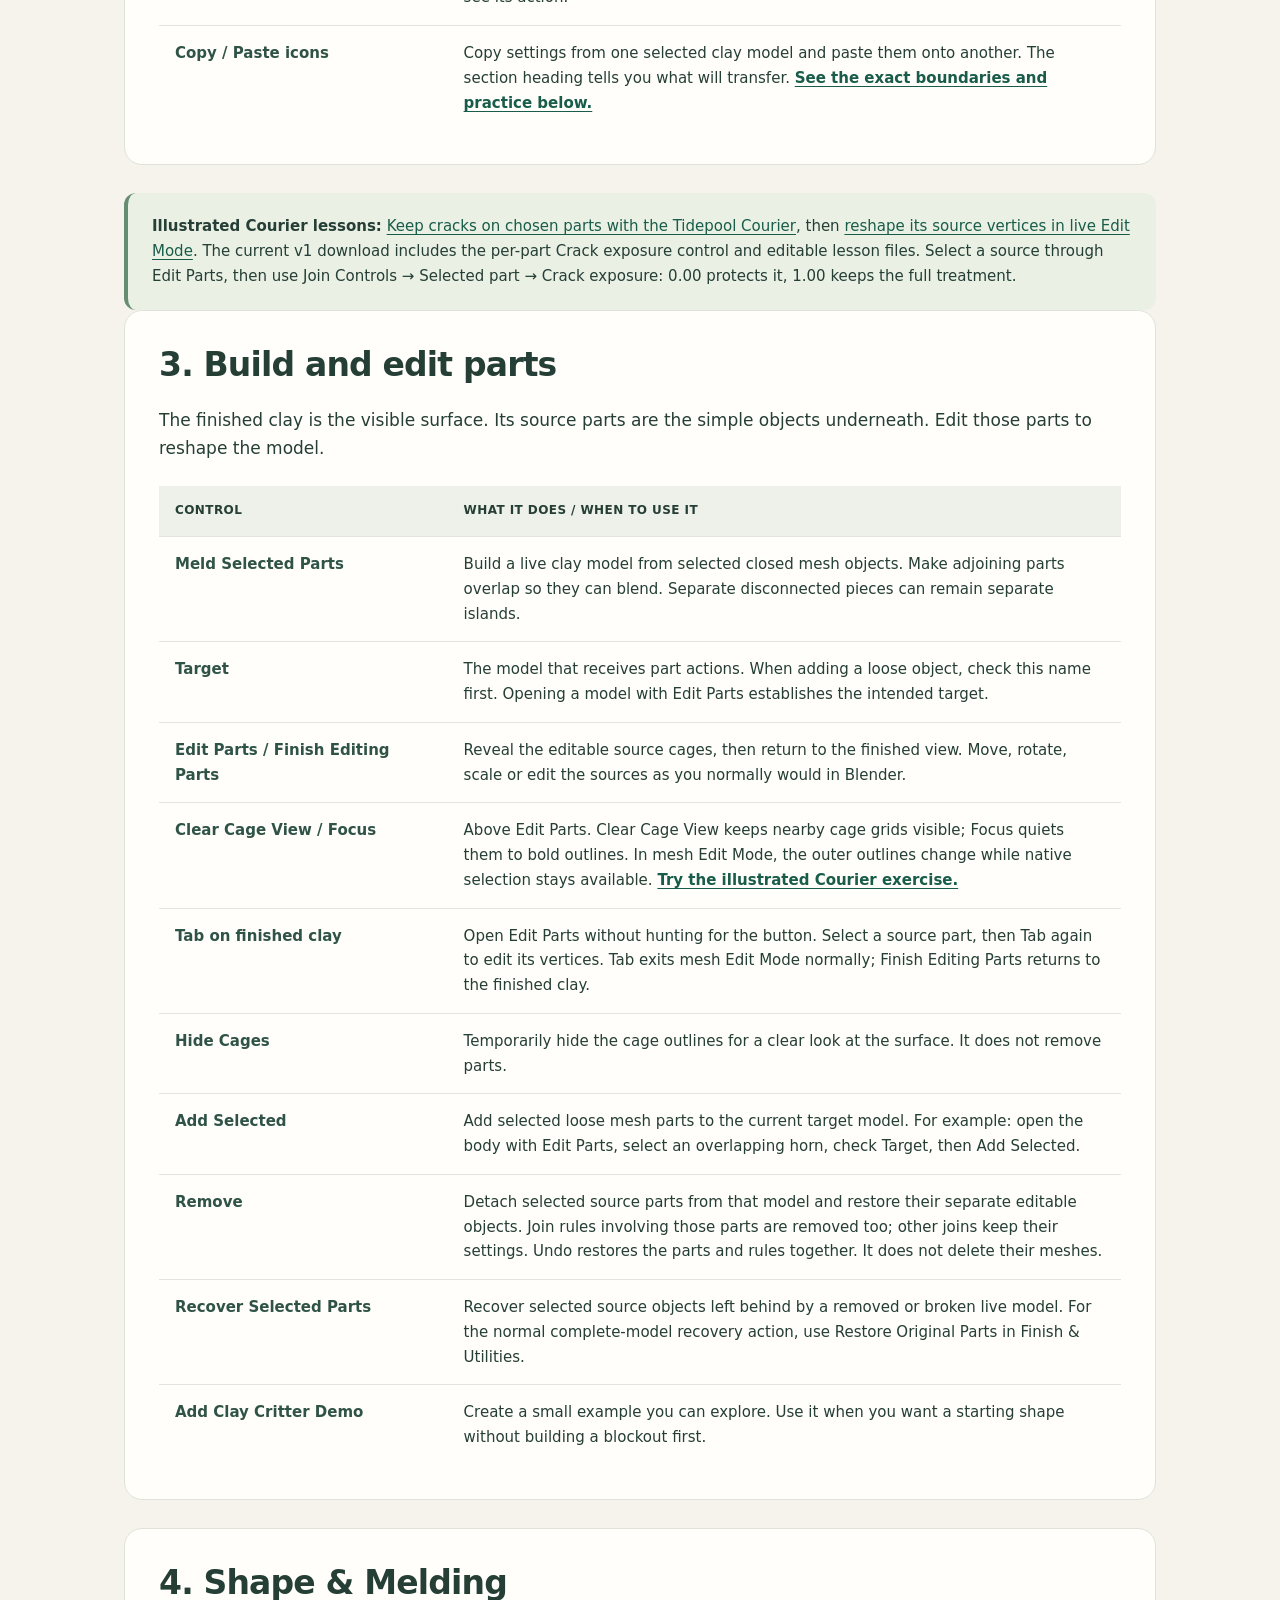
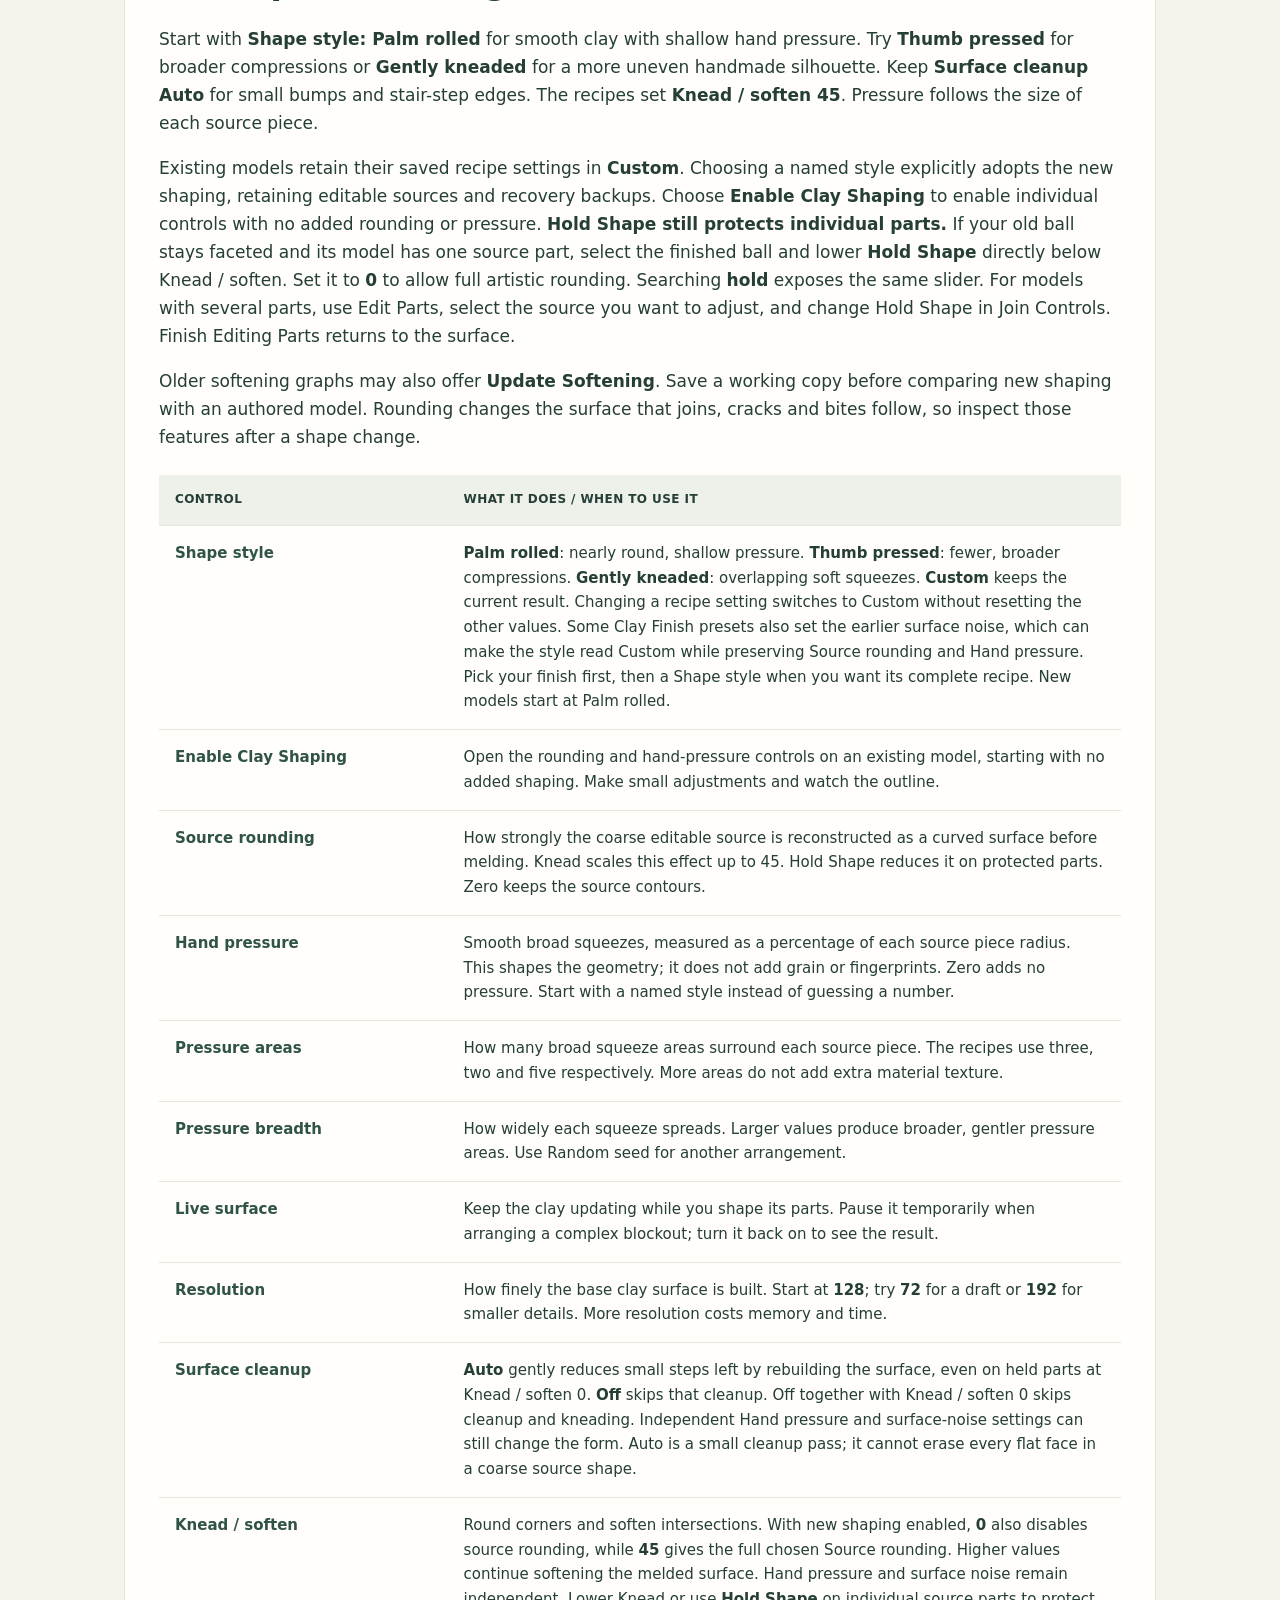
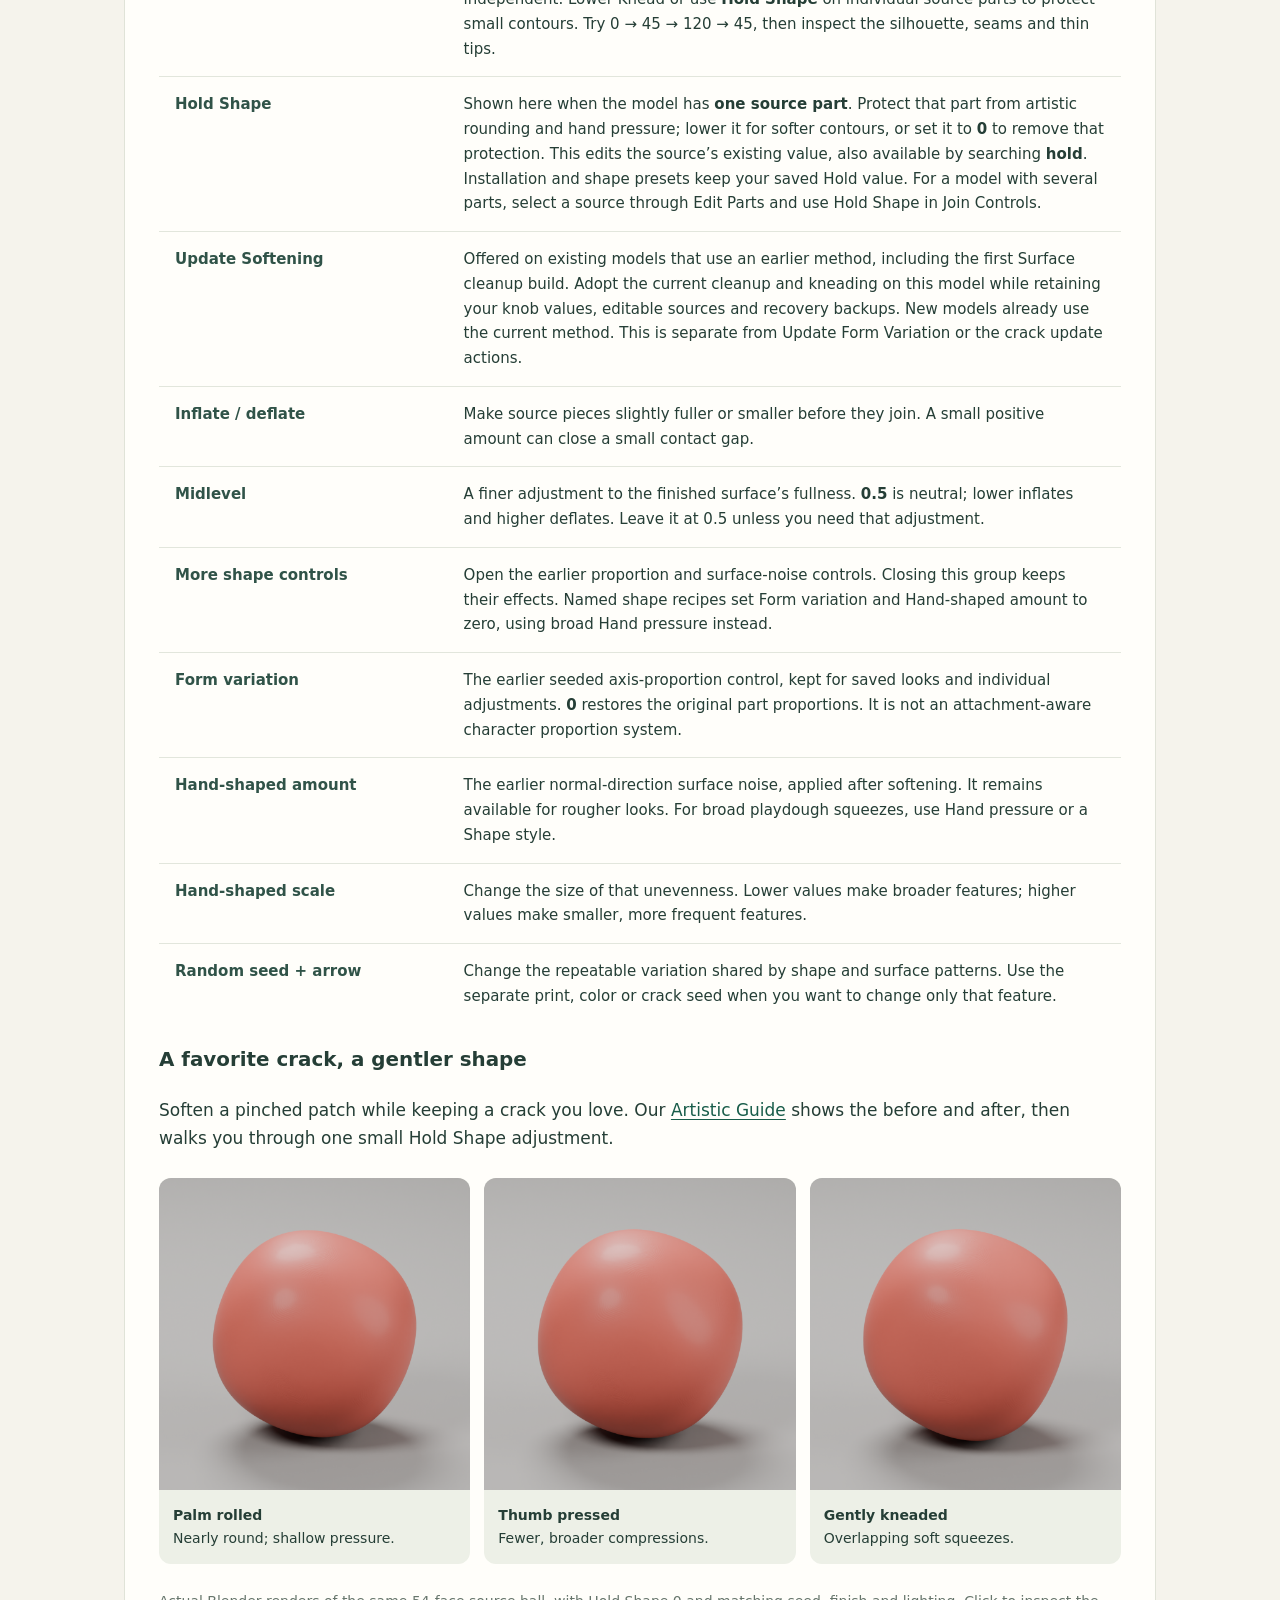
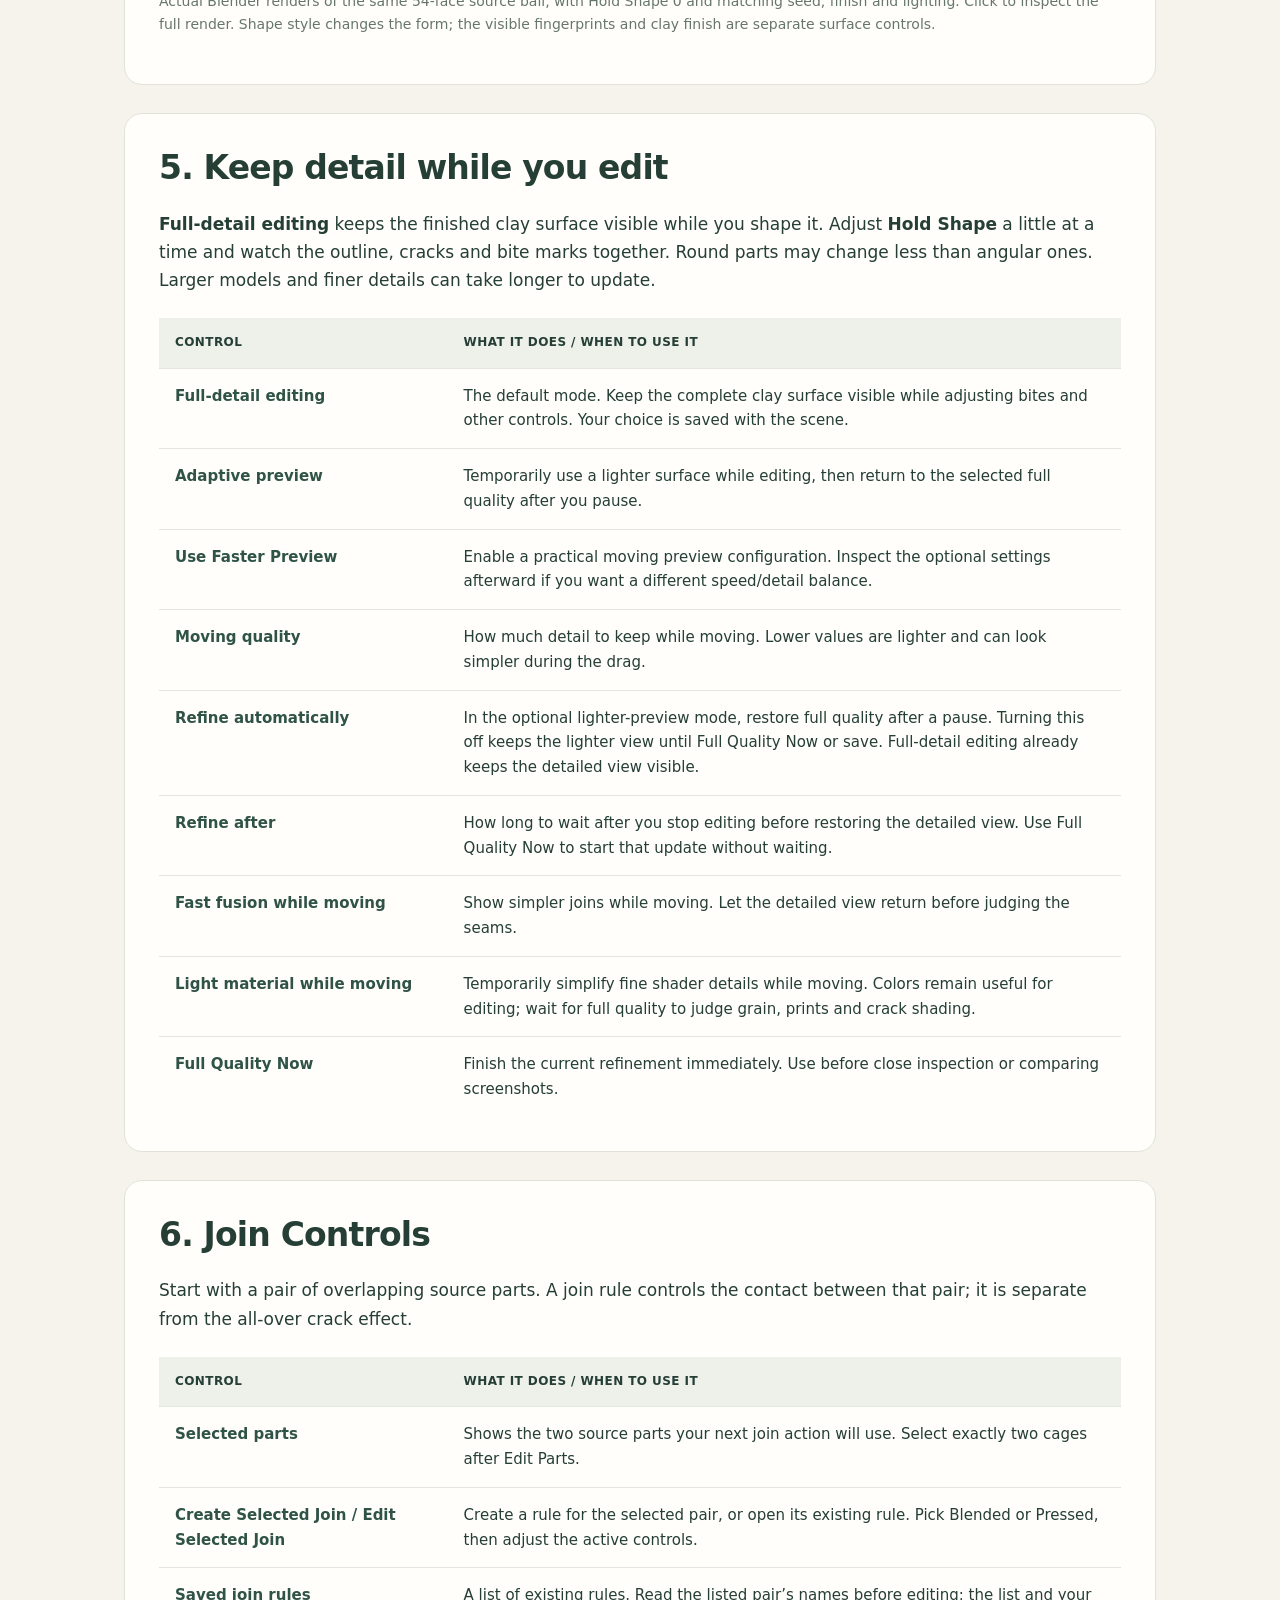
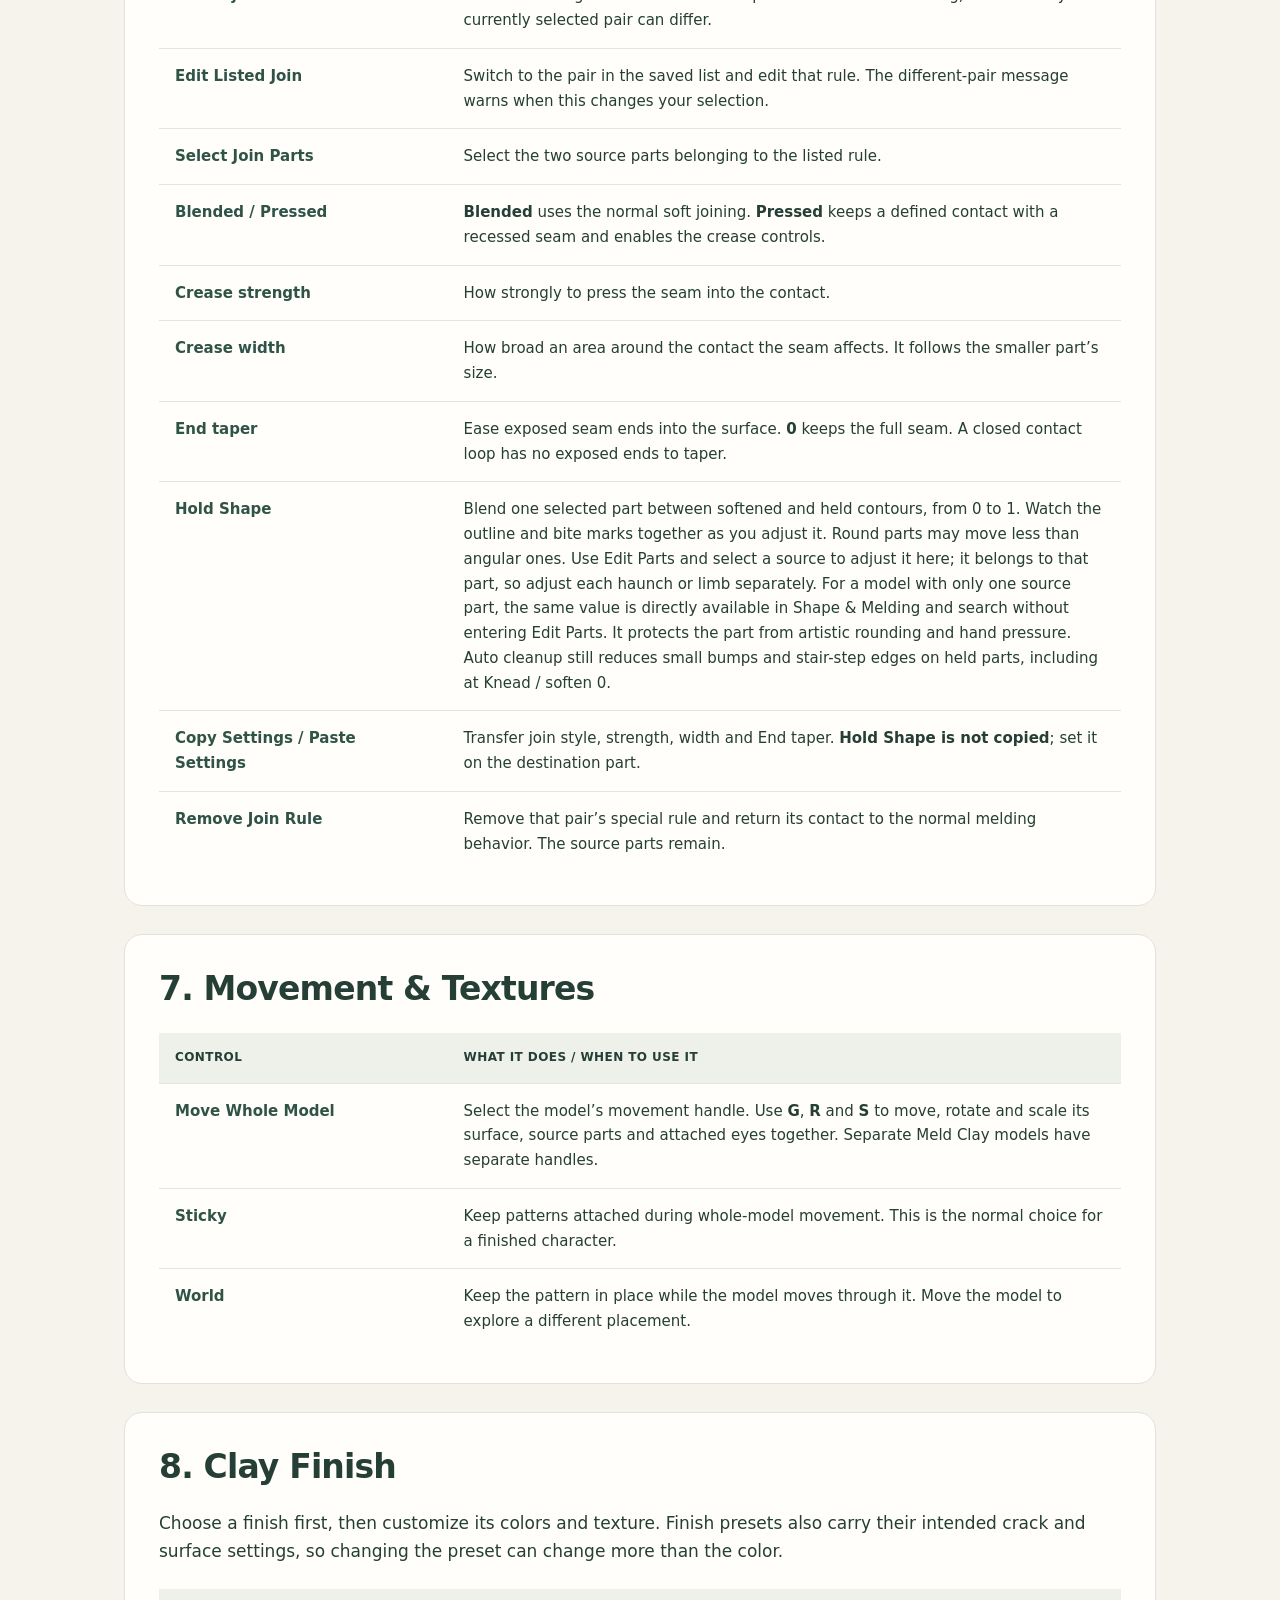
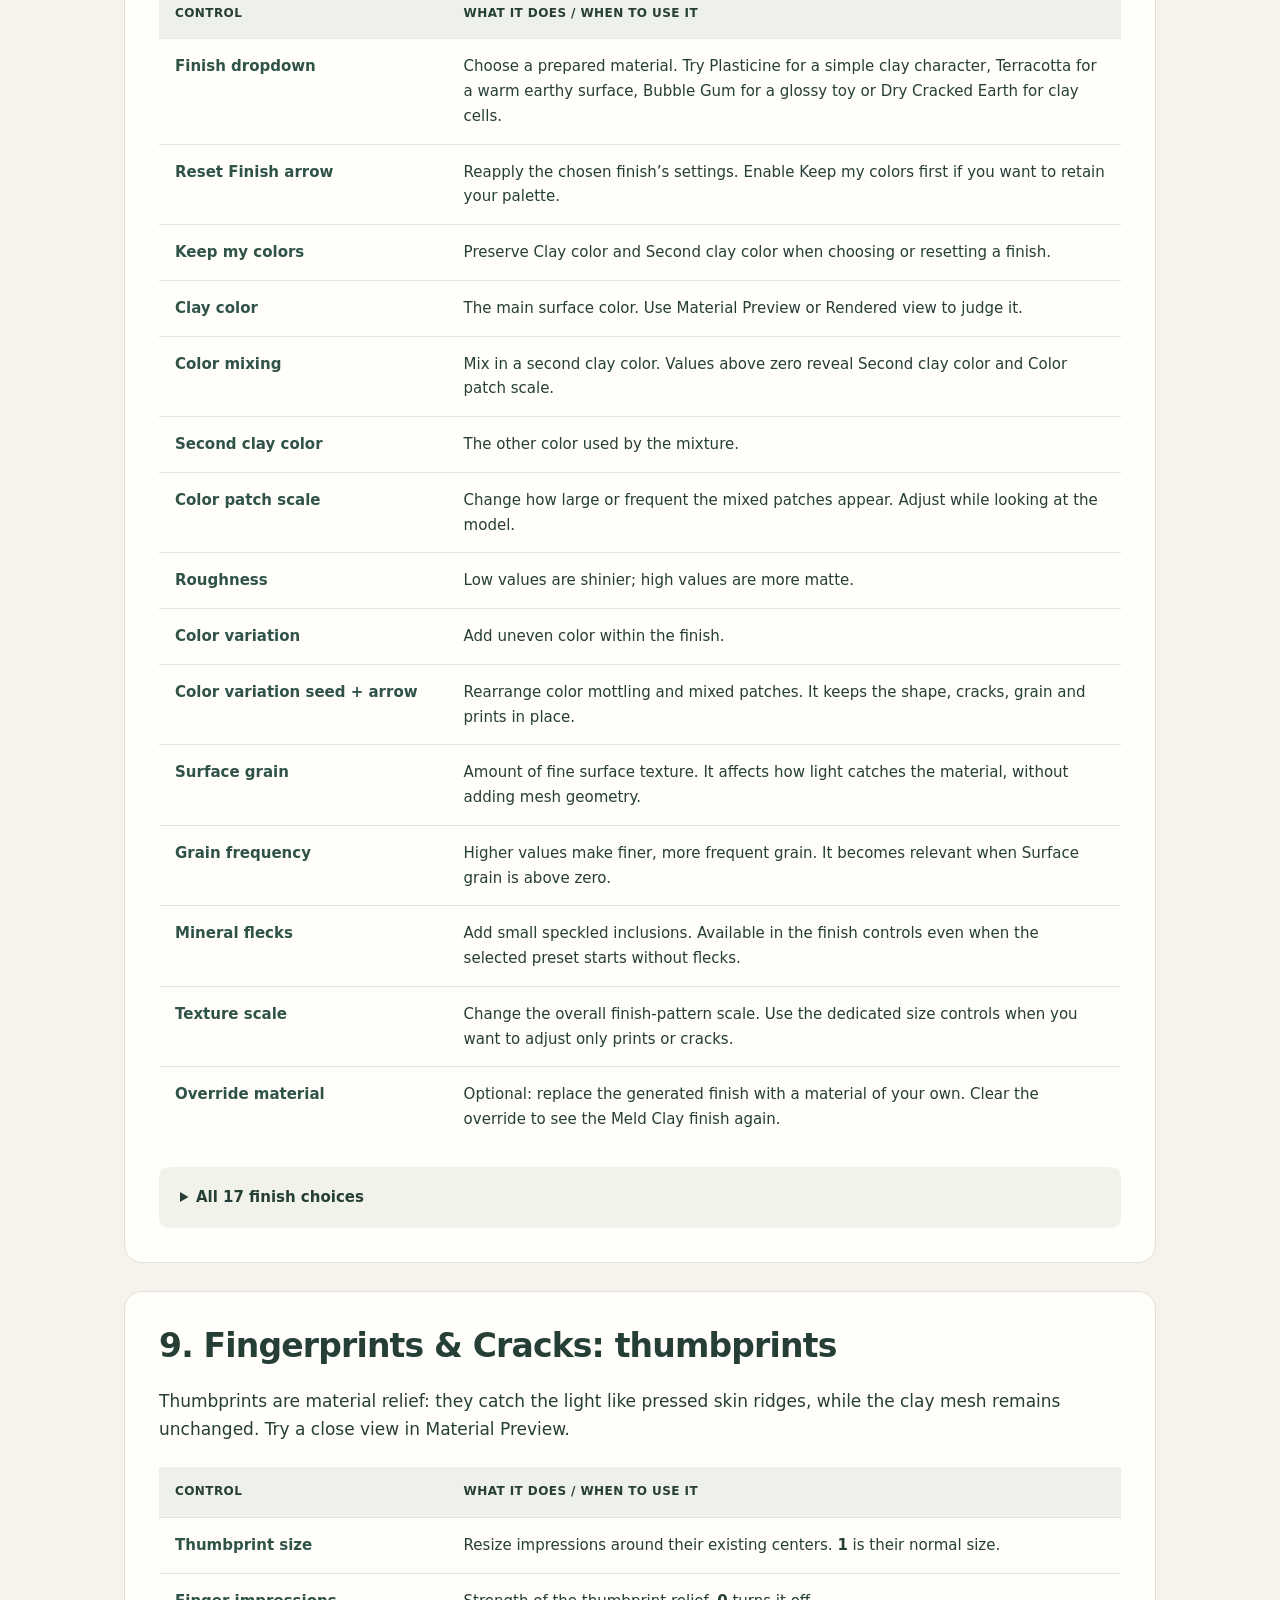
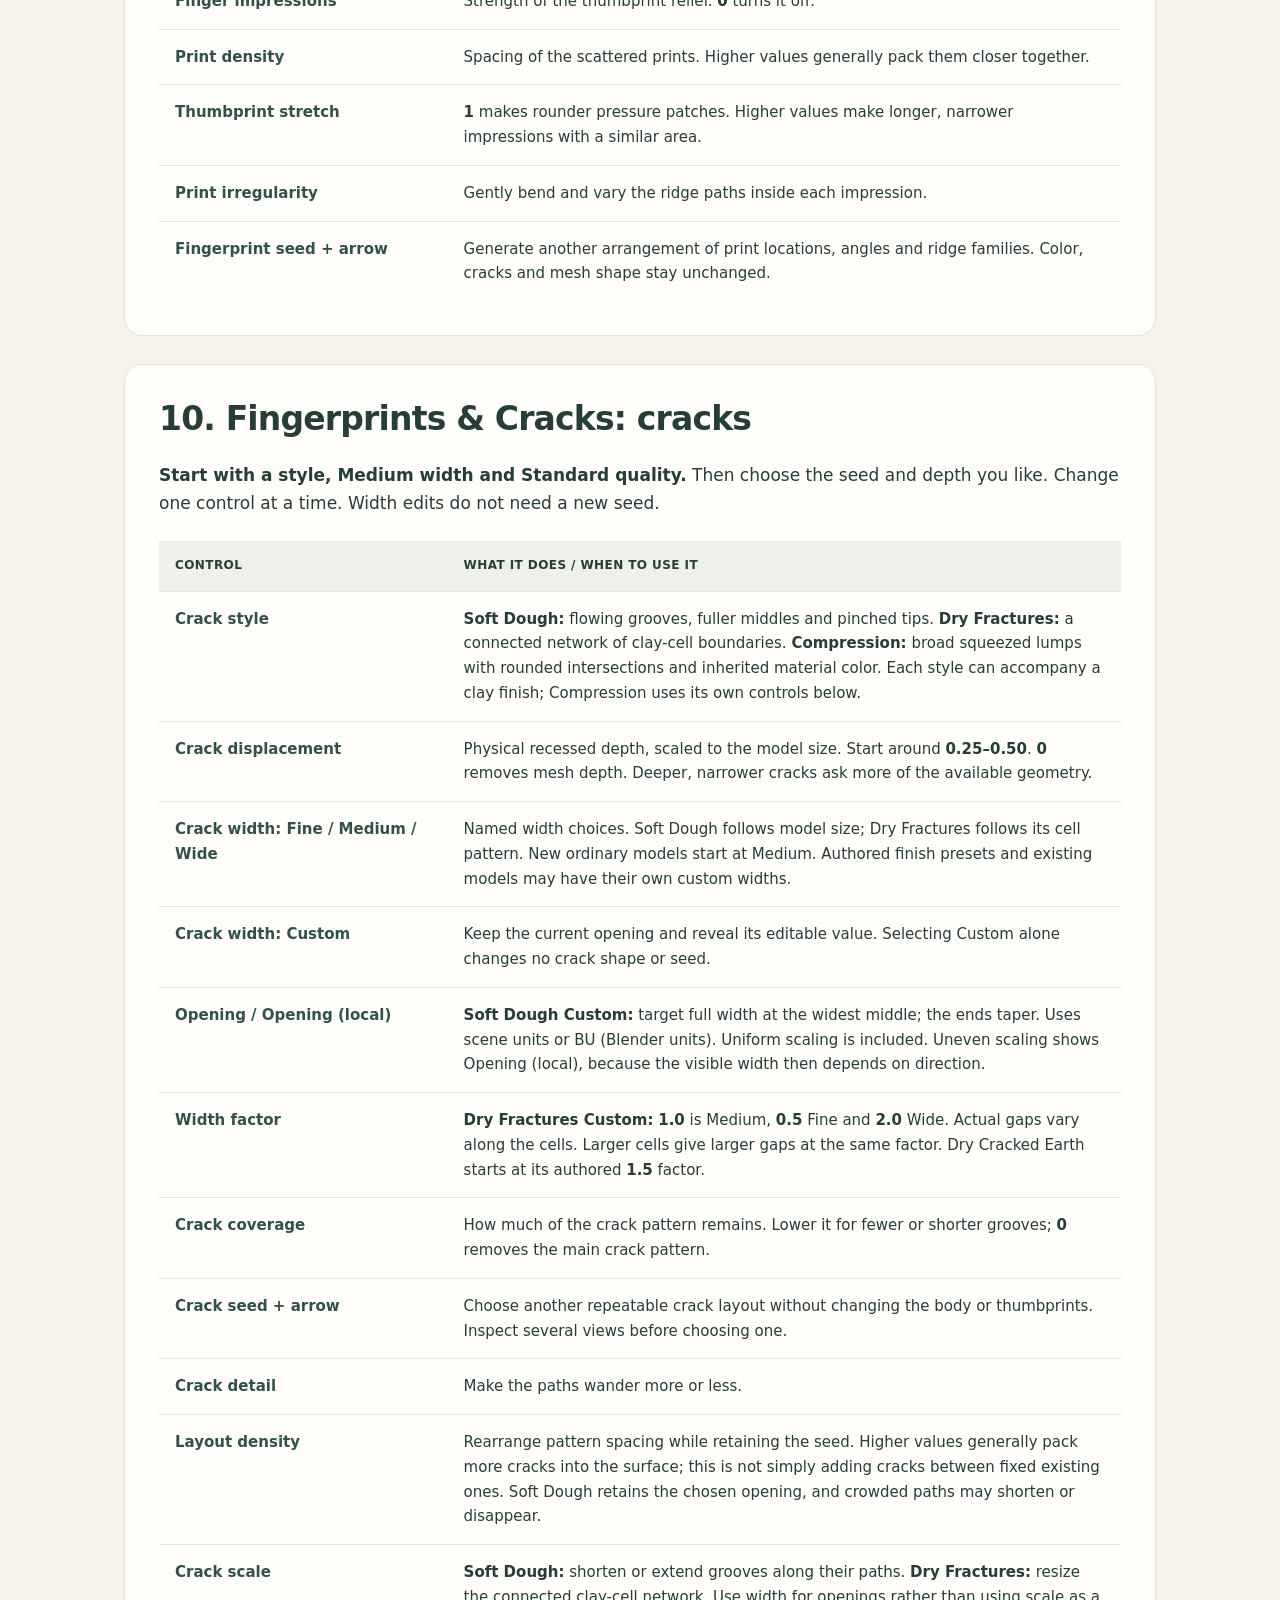
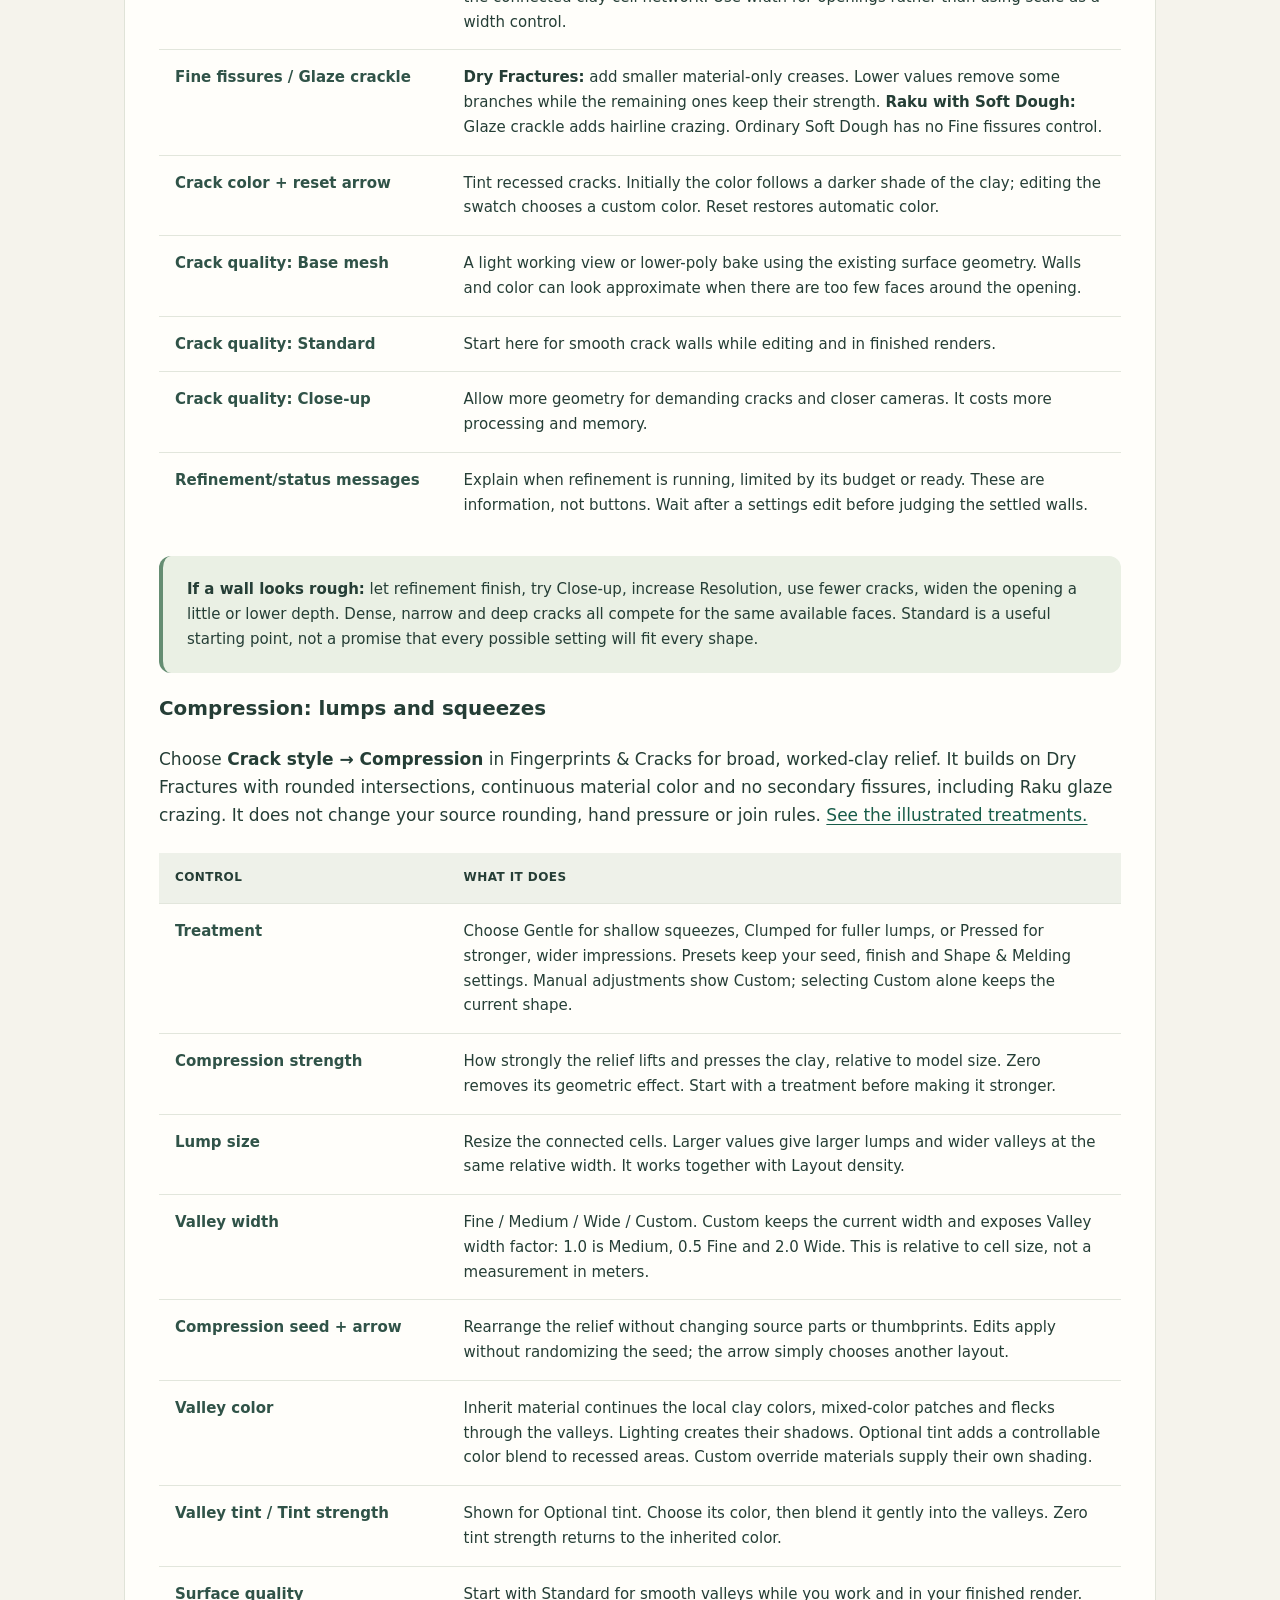
==== commit 36cc104c: "Explain cage views and Tab in the Courier editing lesson" ====
--- a/Using-Meld-Clay.html
+++ b/Using-Meld-Clay.html
@@ -32,7 +32,7 @@
 <li><b>Save and look around.</b> Let the surface settle, or click <b>Full Quality Now</b> with either editing mode. Orbit the back and underside too. Save your Blender file. Your original parts are still editable.</li></ol>
 <aside class="note"><b>Presets are your starting point.</b> Finish presets work on different Meld Clay models. Soft Dough width choices follow the model’s size; Dry Fractures width choices follow its clay-cell pattern. Tiny limbs, very thin parts and crowded details can still need a gentler width or depth. Start with Medium and Standard, then adjust only what you can see needs changing.</aside></section>
 <section id="find" class="reference"><h2>2. Read the sidebar</h2><p>Select a clay surface to see model controls, or select a clay eye to see its eye controls. The sidebar follows that selection. Labels line up beside their fields in a wider sidebar; in a narrow sidebar, each label sits above its field. Section triangles open and close groups; this never turns an effect off.</p><p><b>The groups follow your workflow:</b> Surface shape and Hand shaping; Colors and Surface texture; then Thumbprints, Crack shape, Crack layout and Crack finish. Crack tips holds extra advice. Eye shape and the three eye materials live under Clay Eyes.</p><div class="table-wrap"><table><thead><tr><th scope="col">Control</th><th scope="col">What it does / when to use it</th></tr></thead><tbody><tr><th scope="row">Search settings</th><td>Type a word such as <b>crack</b>, <b>color</b>, <b>pupil</b> or <b>move</b>. Edit matching controls directly, or click an action such as <b>Move Whole Model</b>. Search includes controls in closed groups. A second field in the 3D Viewport header stays available while the sidebar scrolls; its filter button opens results. Both fields share the same query. Clear it with <b>×</b> to return to the full sidebar.</td></tr><tr><th scope="row">Section triangle / More…</th><td>Open a group when you want finer adjustments. Closing it keeps every value and effect. A gray control is waiting for a prerequisite; hover it or read the nearby explanation.</td></tr><tr><th scope="row">Dropdowns</th><td>Click the value to choose a named option. <b>Custom</b> on Crack width reveals a number you can edit while keeping the current result.</td></tr><tr><th scope="row">Number fields</th><td>Drag to adjust, or click/type an exact value. Hover a control for its short explanation. Blender Undo (<b>Ctrl+Z</b>) reverses an edit.</td></tr><tr><th scope="row">Seed refresh arrow</th><td>Choose another repeatable variation of that pattern. Fingerprint seed affects prints; Crack seed affects cracks; Color variation seed affects color. Random seed under Shape &amp; Melding is the broad variation control.</td></tr><tr><th scope="row">Reset arrow</th><td>Beside the finish, reapply its preset settings. Beside Crack color, return to automatic crack coloring. A reset arrow is different from a seed’s randomize arrow; hover to see its action.</td></tr><tr><th scope="row">Copy / Paste icons</th><td>Copy settings from one selected clay model and paste them onto another. The section heading tells you what will transfer. <a href="#copy">See the exact boundaries and practice below.</a></td></tr></tbody></table></div></section>
-<!-- COURIER REFERENCE --><aside class="note"><b>New illustrated review lessons:</b> <a href="index.html#courier">Keep cracks on chosen parts with the Tidepool Courier</a>, then <a href="index.html#edit-mode">reshape its source vertices in live Edit Mode</a>. The per-part Crack exposure control needs the separate Crack Exposure Review build. Select a source through Edit Parts, then use Join Controls → Selected part → Crack exposure: 0.00 protects it, 1.00 keeps the full treatment.</aside><!-- /COURIER REFERENCE --><section id="models" class="reference"><h2>3. Build and edit parts</h2><p>The finished clay is the visible surface. Its source parts are the simple objects underneath. Edit those parts to reshape the model.</p><div class="table-wrap"><table><thead><tr><th scope="col">Control</th><th scope="col">What it does / when to use it</th></tr></thead><tbody><tr><th scope="row">Meld Selected Parts</th><td>Build a live clay model from selected closed mesh objects. Make adjoining parts overlap so they can blend. Separate disconnected pieces can remain separate islands.</td></tr><tr><th scope="row">Target</th><td>The model that receives part actions. When adding a loose object, check this name first. Opening a model with Edit Parts establishes the intended target.</td></tr><tr><th scope="row">Edit Parts / Finish Editing Parts</th><td>Reveal the editable source cages, then return to the finished view. Move, rotate, scale or edit the sources as you normally would in Blender.</td></tr><tr><th scope="row">Hide Cages</th><td>Temporarily hide the cage outlines for a clear look at the surface. It does not remove parts.</td></tr><tr><th scope="row">Add Selected</th><td>Add selected loose mesh parts to the current target model. For example: open the body with Edit Parts, select an overlapping horn, check Target, then Add Selected.</td></tr><tr><th scope="row">Remove</th><td>Detach selected source parts from that model and restore their separate editable objects. Join rules involving those parts are removed too; other joins keep their settings. Undo restores the parts and rules together. It does not delete their meshes.</td></tr><tr><th scope="row">Recover Selected Parts</th><td>Recover selected source objects left behind by a removed or broken live model. For the normal complete-model recovery action, use Restore Original Parts in Finish &amp; Utilities.</td></tr><tr><th scope="row">Add Clay Critter Demo</th><td>Create a small example you can explore. Use it when you want a starting shape without building a blockout first.</td></tr></tbody></table></div></section>
+<!-- COURIER REFERENCE --><aside class="note"><b>Illustrated Courier lessons:</b> <a href="index.html#courier">Keep cracks on chosen parts with the Tidepool Courier</a>, then <a href="index.html#edit-mode">reshape its source vertices in live Edit Mode</a>. The current v1 download includes the per-part Crack exposure control and editable lesson files. Select a source through Edit Parts, then use Join Controls → Selected part → Crack exposure: 0.00 protects it, 1.00 keeps the full treatment.</aside><!-- /COURIER REFERENCE --><section id="models" class="reference"><h2>3. Build and edit parts</h2><p>The finished clay is the visible surface. Its source parts are the simple objects underneath. Edit those parts to reshape the model.</p><div class="table-wrap"><table><thead><tr><th scope="col">Control</th><th scope="col">What it does / when to use it</th></tr></thead><tbody><tr><th scope="row">Meld Selected Parts</th><td>Build a live clay model from selected closed mesh objects. Make adjoining parts overlap so they can blend. Separate disconnected pieces can remain separate islands.</td></tr><tr><th scope="row">Target</th><td>The model that receives part actions. When adding a loose object, check this name first. Opening a model with Edit Parts establishes the intended target.</td></tr><tr><th scope="row">Edit Parts / Finish Editing Parts</th><td>Reveal the editable source cages, then return to the finished view. Move, rotate, scale or edit the sources as you normally would in Blender.</td></tr><tr><th scope="row">Clear Cage View / Focus</th><td>Above Edit Parts. Clear Cage View keeps nearby cage grids visible; Focus quiets them to bold outlines. In mesh Edit Mode, the outer outlines change while native selection stays available. <a href="index.html#edit-mode">Try the illustrated Courier exercise.</a></td></tr><tr><th scope="row">Tab on finished clay</th><td>Open Edit Parts without hunting for the button. Select a source part, then Tab again to edit its vertices. Tab exits mesh Edit Mode normally; Finish Editing Parts returns to the finished clay.</td></tr><tr><th scope="row">Hide Cages</th><td>Temporarily hide the cage outlines for a clear look at the surface. It does not remove parts.</td></tr><tr><th scope="row">Add Selected</th><td>Add selected loose mesh parts to the current target model. For example: open the body with Edit Parts, select an overlapping horn, check Target, then Add Selected.</td></tr><tr><th scope="row">Remove</th><td>Detach selected source parts from that model and restore their separate editable objects. Join rules involving those parts are removed too; other joins keep their settings. Undo restores the parts and rules together. It does not delete their meshes.</td></tr><tr><th scope="row">Recover Selected Parts</th><td>Recover selected source objects left behind by a removed or broken live model. For the normal complete-model recovery action, use Restore Original Parts in Finish &amp; Utilities.</td></tr><tr><th scope="row">Add Clay Critter Demo</th><td>Create a small example you can explore. Use it when you want a starting shape without building a blockout first.</td></tr></tbody></table></div></section>
 <section id="shape" class="reference"><h2>4. Shape &amp; Melding</h2><p>Start with <b>Shape style: Palm rolled</b> for smooth clay with shallow hand pressure. Try <b>Thumb pressed</b> for broader compressions or <b>Gently kneaded</b> for a more uneven handmade silhouette. Keep <b>Surface cleanup Auto</b> for small bumps and stair-step edges. The recipes set <b>Knead / soften 45</b>. Pressure follows the size of each source piece.</p><p>Existing models retain their saved recipe settings in <b>Custom</b>. Choosing a named style explicitly adopts the new shaping, retaining editable sources and recovery backups. Choose <b>Enable Clay Shaping</b> to enable individual controls with no added rounding or pressure. <b>Hold Shape still protects individual parts.</b> If your old ball stays faceted and its model has one source part, select the finished ball and lower <b>Hold Shape</b> directly below Knead / soften. Set it to <b>0</b> to allow full artistic rounding. Searching <b>hold</b> exposes the same slider. For models with several parts, use Edit Parts, select the source you want to adjust, and change Hold Shape in Join Controls. Finish Editing Parts returns to the surface.</p><p>Older softening graphs may also offer <b>Update Softening</b>. Save a working copy before comparing new shaping with an authored model. Rounding changes the surface that joins, cracks and bites follow, so inspect those features after a shape change.</p><div class="table-wrap"><table><thead><tr><th scope="col">Control</th><th scope="col">What it does / when to use it</th></tr></thead><tbody><tr><th scope="row">Shape style</th><td><b>Palm rolled</b>: nearly round, shallow pressure. <b>Thumb pressed</b>: fewer, broader compressions. <b>Gently kneaded</b>: overlapping soft squeezes. <b>Custom</b> keeps the current result. Changing a recipe setting switches to Custom without resetting the other values. Some Clay Finish presets also set the earlier surface noise, which can make the style read Custom while preserving Source rounding and Hand pressure. Pick your finish first, then a Shape style when you want its complete recipe. New models start at Palm rolled.</td></tr><tr><th scope="row">Enable Clay Shaping</th><td>Open the rounding and hand-pressure controls on an existing model, starting with no added shaping. Make small adjustments and watch the outline.</td></tr><tr><th scope="row">Source rounding</th><td>How strongly the coarse editable source is reconstructed as a curved surface before melding. Knead scales this effect up to 45. Hold Shape reduces it on protected parts. Zero keeps the source contours.</td></tr><tr><th scope="row">Hand pressure</th><td>Smooth broad squeezes, measured as a percentage of each source piece radius. This shapes the geometry; it does not add grain or fingerprints. Zero adds no pressure. Start with a named style instead of guessing a number.</td></tr><tr><th scope="row">Pressure areas</th><td>How many broad squeeze areas surround each source piece. The recipes use three, two and five respectively. More areas do not add extra material texture.</td></tr><tr><th scope="row">Pressure breadth</th><td>How widely each squeeze spreads. Larger values produce broader, gentler pressure areas. Use Random seed for another arrangement.</td></tr><tr><th scope="row">Live surface</th><td>Keep the clay updating while you shape its parts. Pause it temporarily when arranging a complex blockout; turn it back on to see the result.</td></tr><tr><th scope="row">Resolution</th><td>How finely the base clay surface is built. Start at <b>128</b>; try <b>72</b> for a draft or <b>192</b> for smaller details. More resolution costs memory and time.</td></tr><tr><th scope="row">Surface cleanup</th><td><b>Auto</b> gently reduces small steps left by rebuilding the surface, even on held parts at Knead / soften 0. <b>Off</b> skips that cleanup. Off together with Knead / soften 0 skips cleanup and kneading. Independent Hand pressure and surface-noise settings can still change the form. Auto is a small cleanup pass; it cannot erase every flat face in a coarse source shape.</td></tr><tr><th scope="row">Knead / soften</th><td>Round corners and soften intersections. With new shaping enabled, <b>0</b> also disables source rounding, while <b>45</b> gives the full chosen Source rounding. Higher values continue softening the melded surface. Hand pressure and surface noise remain independent. Lower Knead or use <b>Hold Shape</b> on individual source parts to protect small contours. Try 0 → 45 → 120 → 45, then inspect the silhouette, seams and thin tips.</td></tr><tr><th scope="row">Hold Shape</th><td>Shown here when the model has <b>one source part</b>. Protect that part from artistic rounding and hand pressure; lower it for softer contours, or set it to <b>0</b> to remove that protection. This edits the source’s existing value, also available by searching <b>hold</b>. Installation and shape presets keep your saved Hold value. For a model with several parts, select a source through Edit Parts and use Hold Shape in Join Controls.</td></tr><tr><th scope="row">Update Softening</th><td>Offered on existing models that use an earlier method, including the first Surface cleanup build. Adopt the current cleanup and kneading on this model while retaining your knob values, editable sources and recovery backups. New models already use the current method. This is separate from Update Form Variation or the crack update actions.</td></tr><tr><th scope="row">Inflate / deflate</th><td>Make source pieces slightly fuller or smaller before they join. A small positive amount can close a small contact gap.</td></tr><tr><th scope="row">Midlevel</th><td>A finer adjustment to the finished surface’s fullness. <b>0.5</b> is neutral; lower inflates and higher deflates. Leave it at 0.5 unless you need that adjustment.</td></tr><tr><th scope="row">More shape controls</th><td>Open the earlier proportion and surface-noise controls. Closing this group keeps their effects. Named shape recipes set Form variation and Hand-shaped amount to zero, using broad Hand pressure instead.</td></tr><tr><th scope="row">Form variation</th><td>The earlier seeded axis-proportion control, kept for saved looks and individual adjustments. <b>0</b> restores the original part proportions. It is not an attachment-aware character proportion system.</td></tr><tr><th scope="row">Hand-shaped amount</th><td>The earlier normal-direction surface noise, applied after softening. It remains available for rougher looks. For broad playdough squeezes, use Hand pressure or a Shape style.</td></tr><tr><th scope="row">Hand-shaped scale</th><td>Change the size of that unevenness. Lower values make broader features; higher values make smaller, more frequent features.</td></tr><tr><th scope="row">Random seed + arrow</th><td>Change the repeatable variation shared by shape and surface patterns. Use the separate print, color or crack seed when you want to change only that feature.</td></tr></tbody></table></div><h3 id="keeping-cracks">A favorite crack, a gentler shape</h3>
 <p>Soften a pinched patch while keeping a crack you love. Our <a href="artistic-guides/keep-the-crack.html">Artistic Guide</a> shows the before and after, then walks you through one small Hold Shape adjustment.</p>
 <div class="shape-gallery"><figure><a href="assets/shape-palm-rolled.png"><img src="assets/shape-palm-rolled.png" alt="Palm rolled clay-ball render" loading="lazy"></a><figcaption><b>Palm rolled</b><br>Nearly round; shallow pressure.</figcaption></figure><figure><a href="assets/shape-thumb-pressed.png"><img src="assets/shape-thumb-pressed.png" alt="Thumb pressed clay-ball render" loading="lazy"></a><figcaption><b>Thumb pressed</b><br>Fewer, broader compressions.</figcaption></figure><figure><a href="assets/shape-gently-kneaded.png"><img src="assets/shape-gently-kneaded.png" alt="Gently kneaded clay-ball render" loading="lazy"></a><figcaption><b>Gently kneaded</b><br>Overlapping soft squeezes.</figcaption></figure></div><p class="image-note">Actual Blender renders of the same 54-face source ball, with Hold Shape 0 and matching seed, finish and lighting. Click to inspect the full render. Shape style changes the form; the visible fingerprints and clay finish are separate surface controls.</p></section>
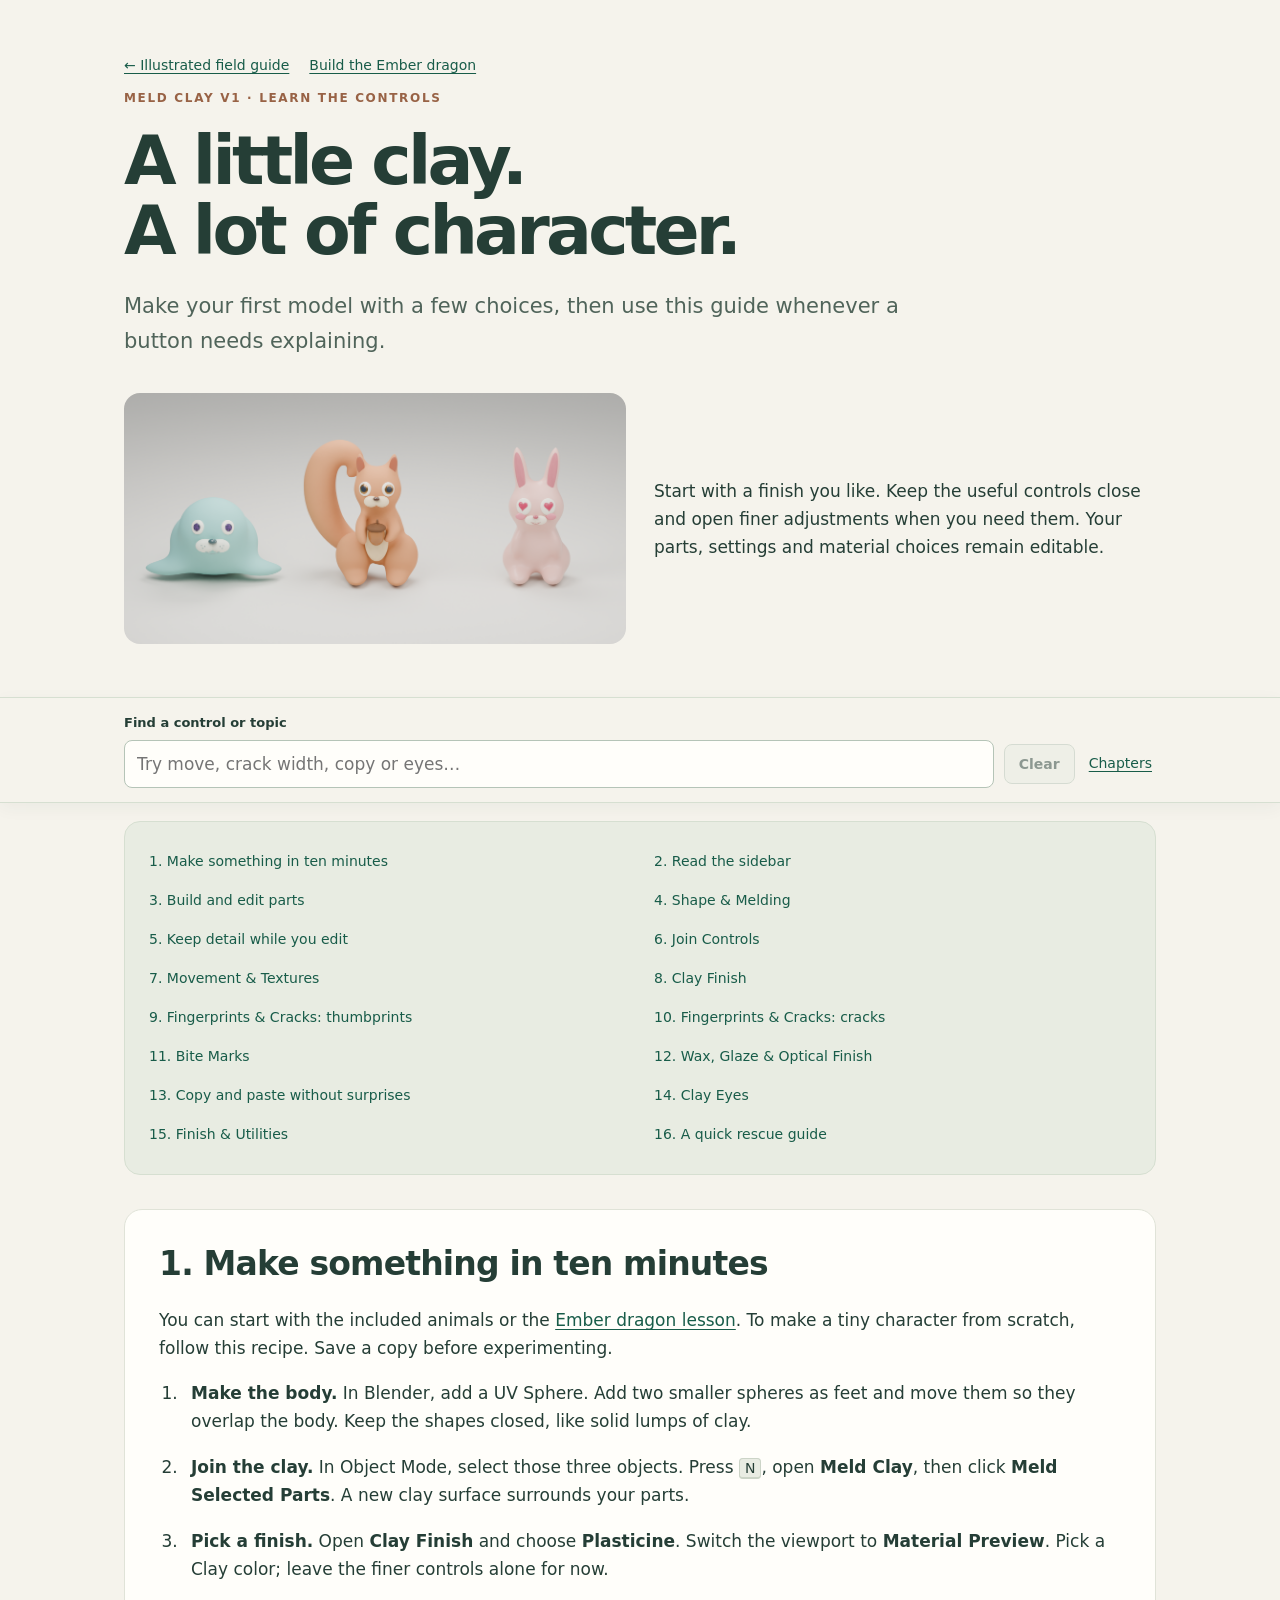
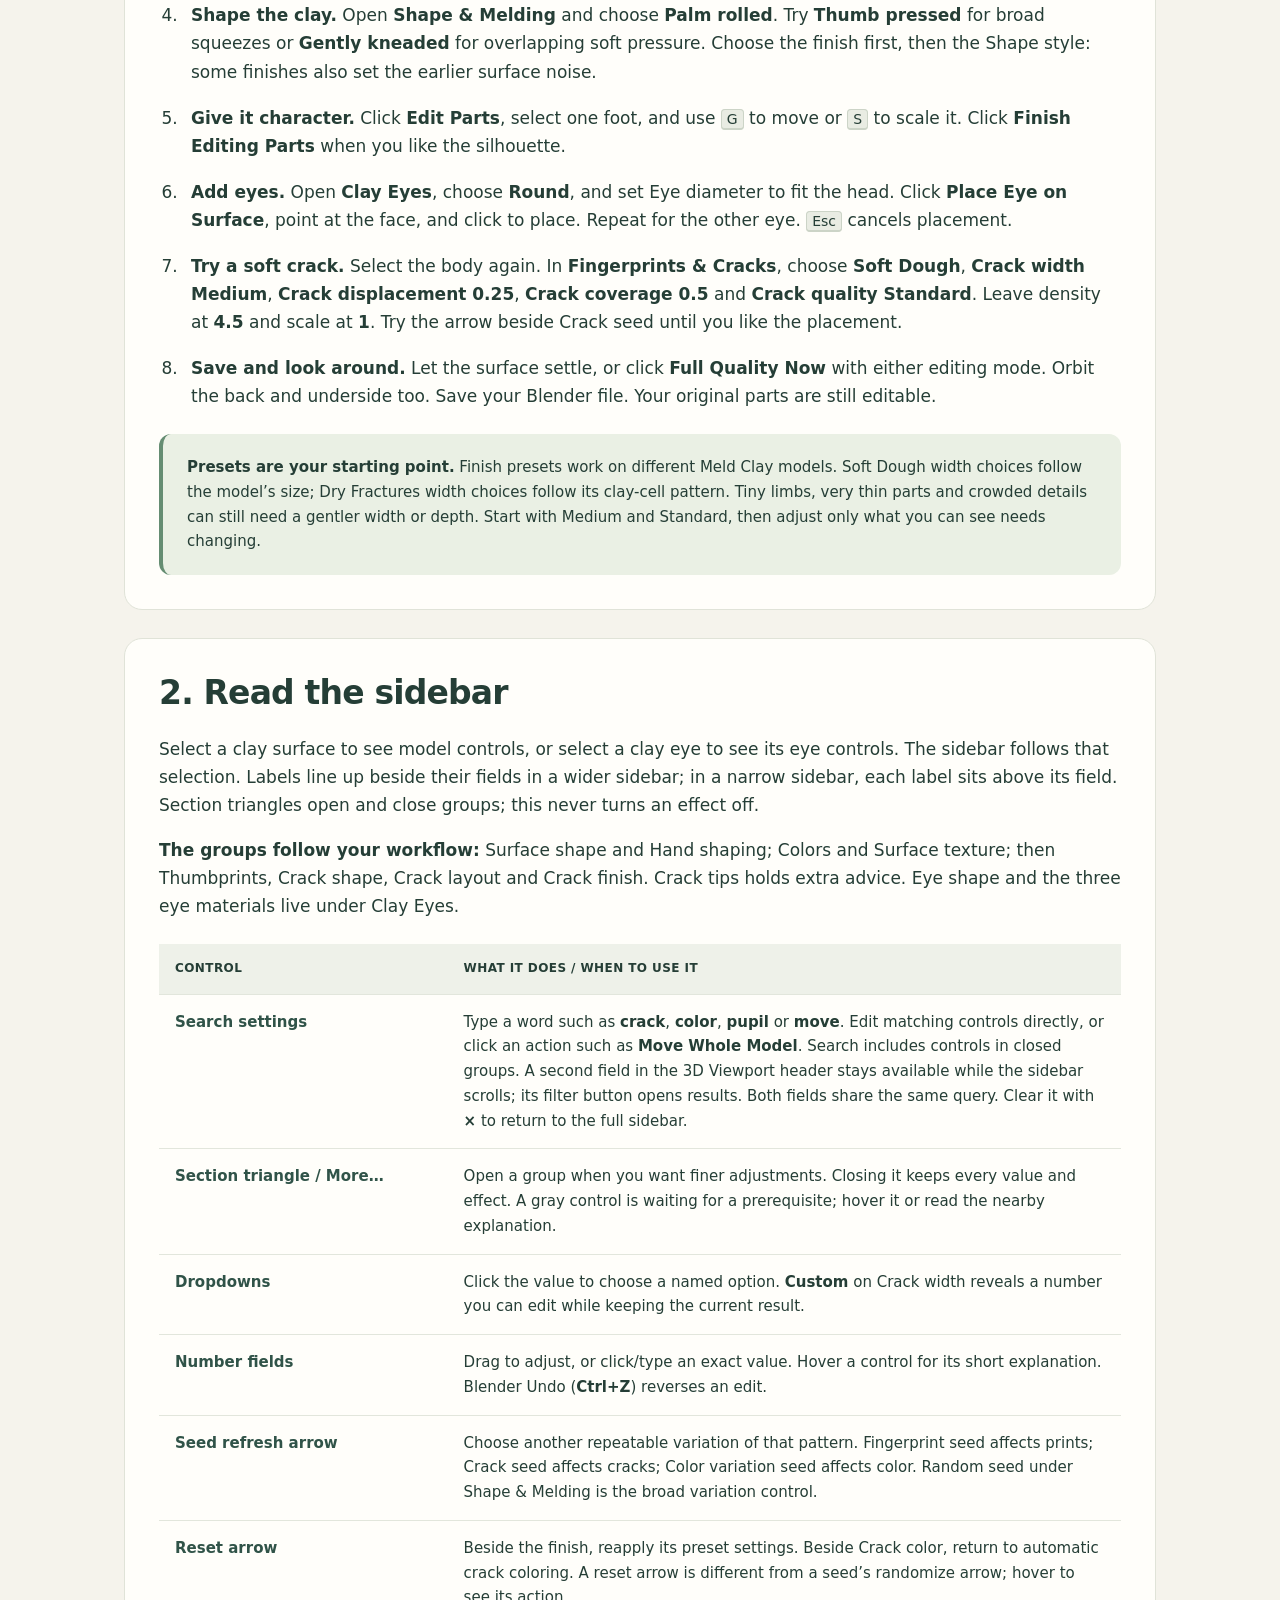
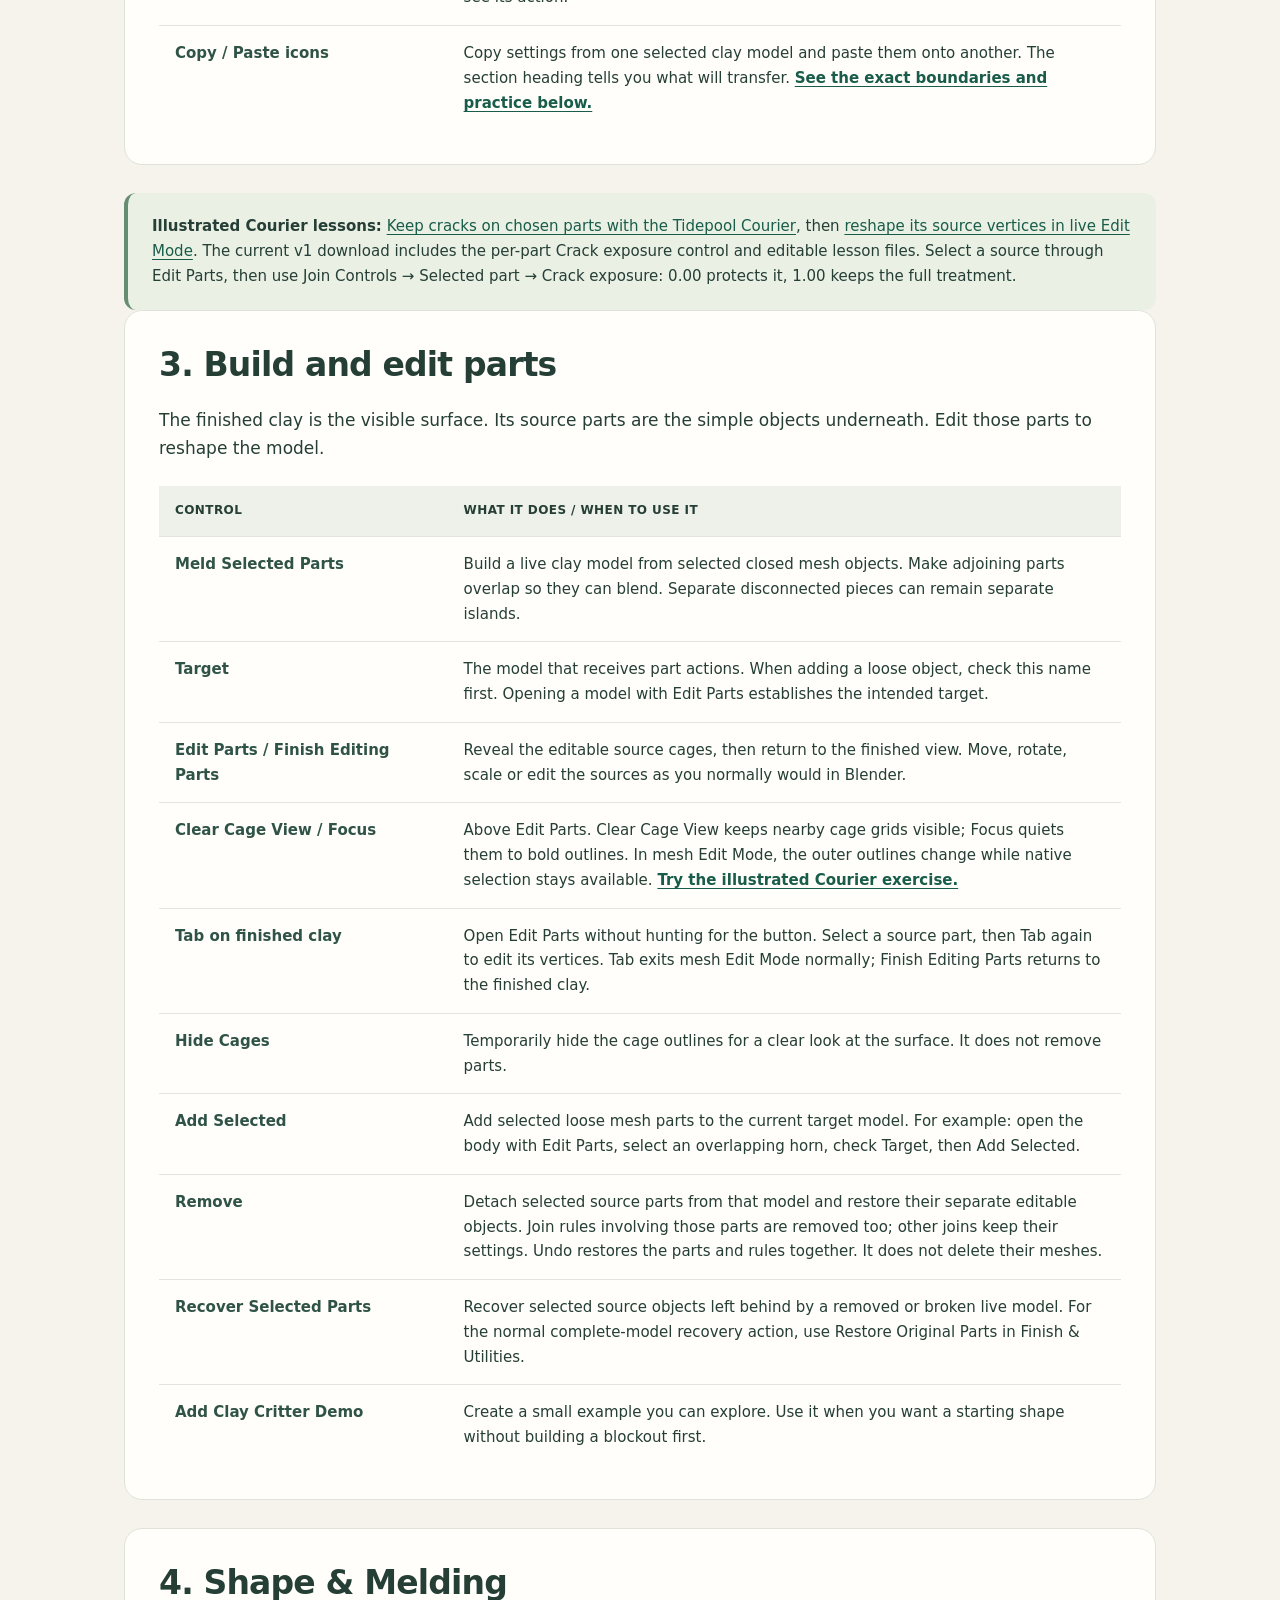
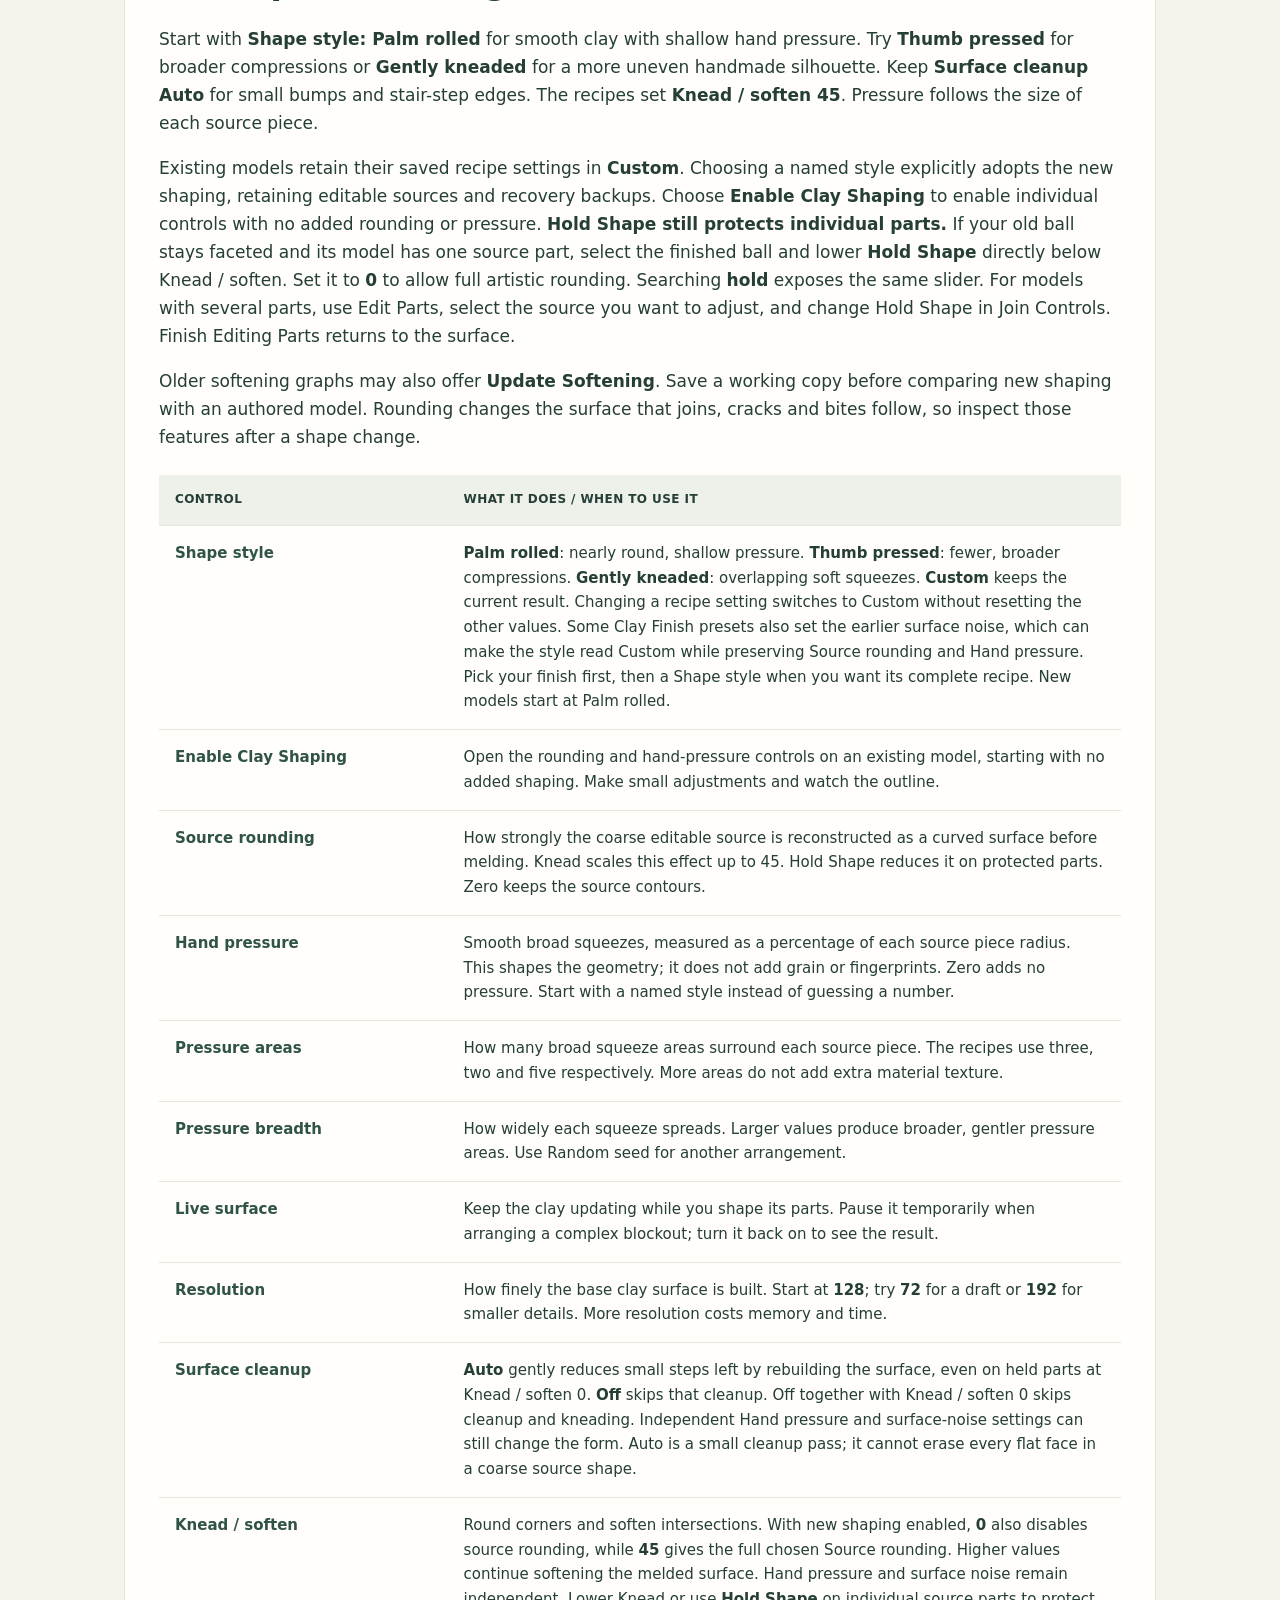
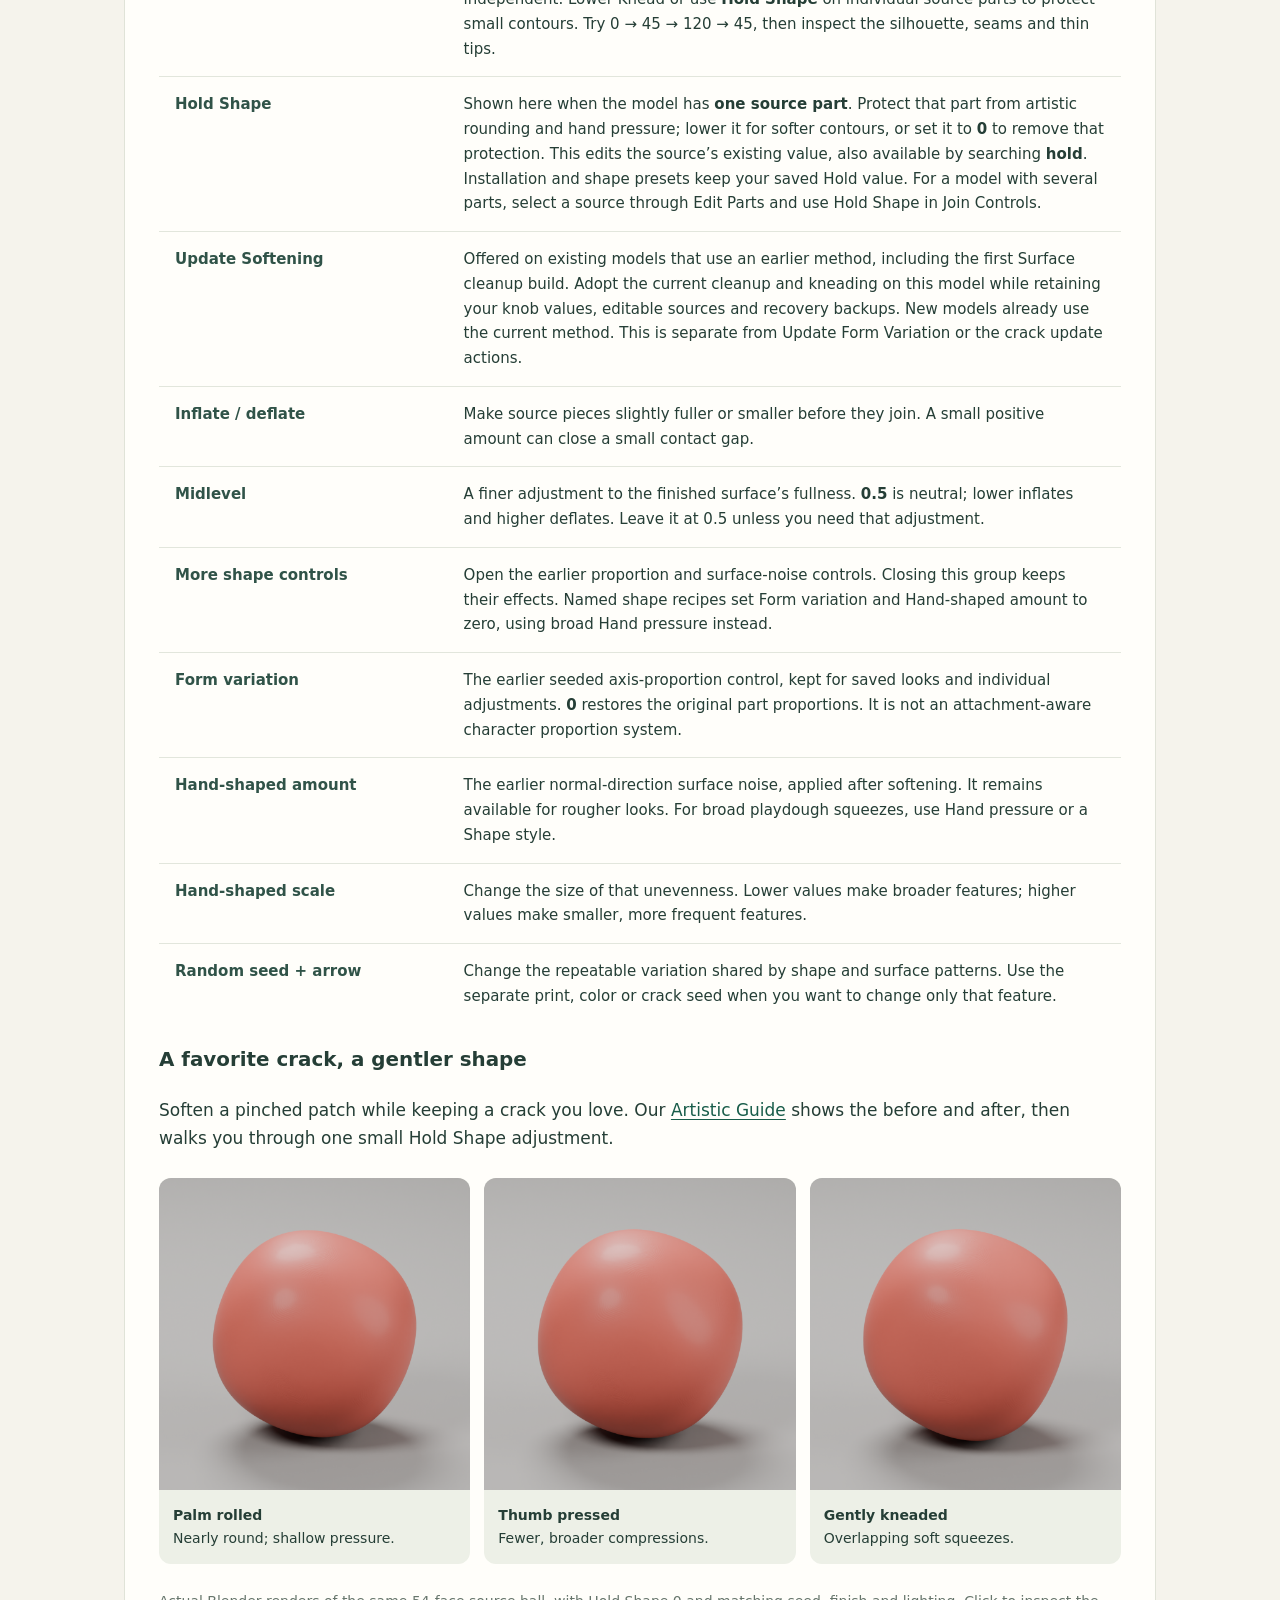
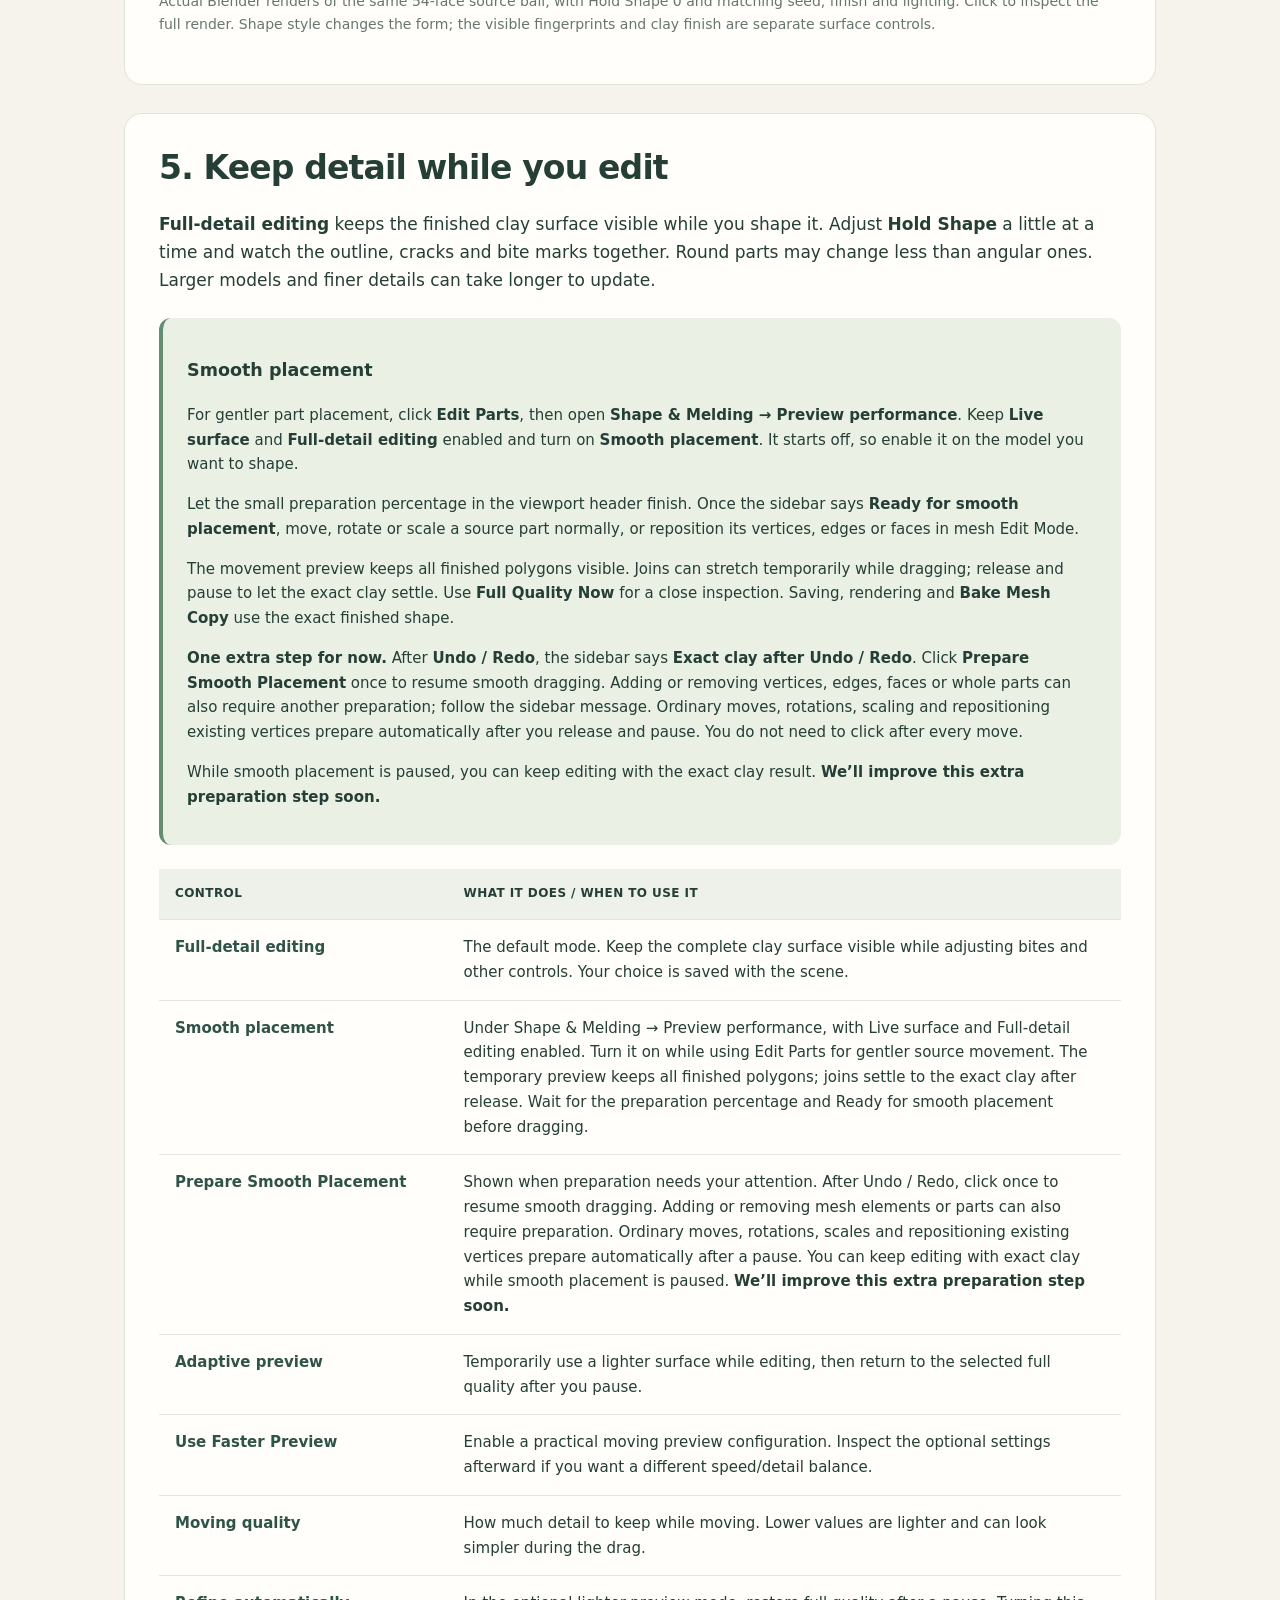
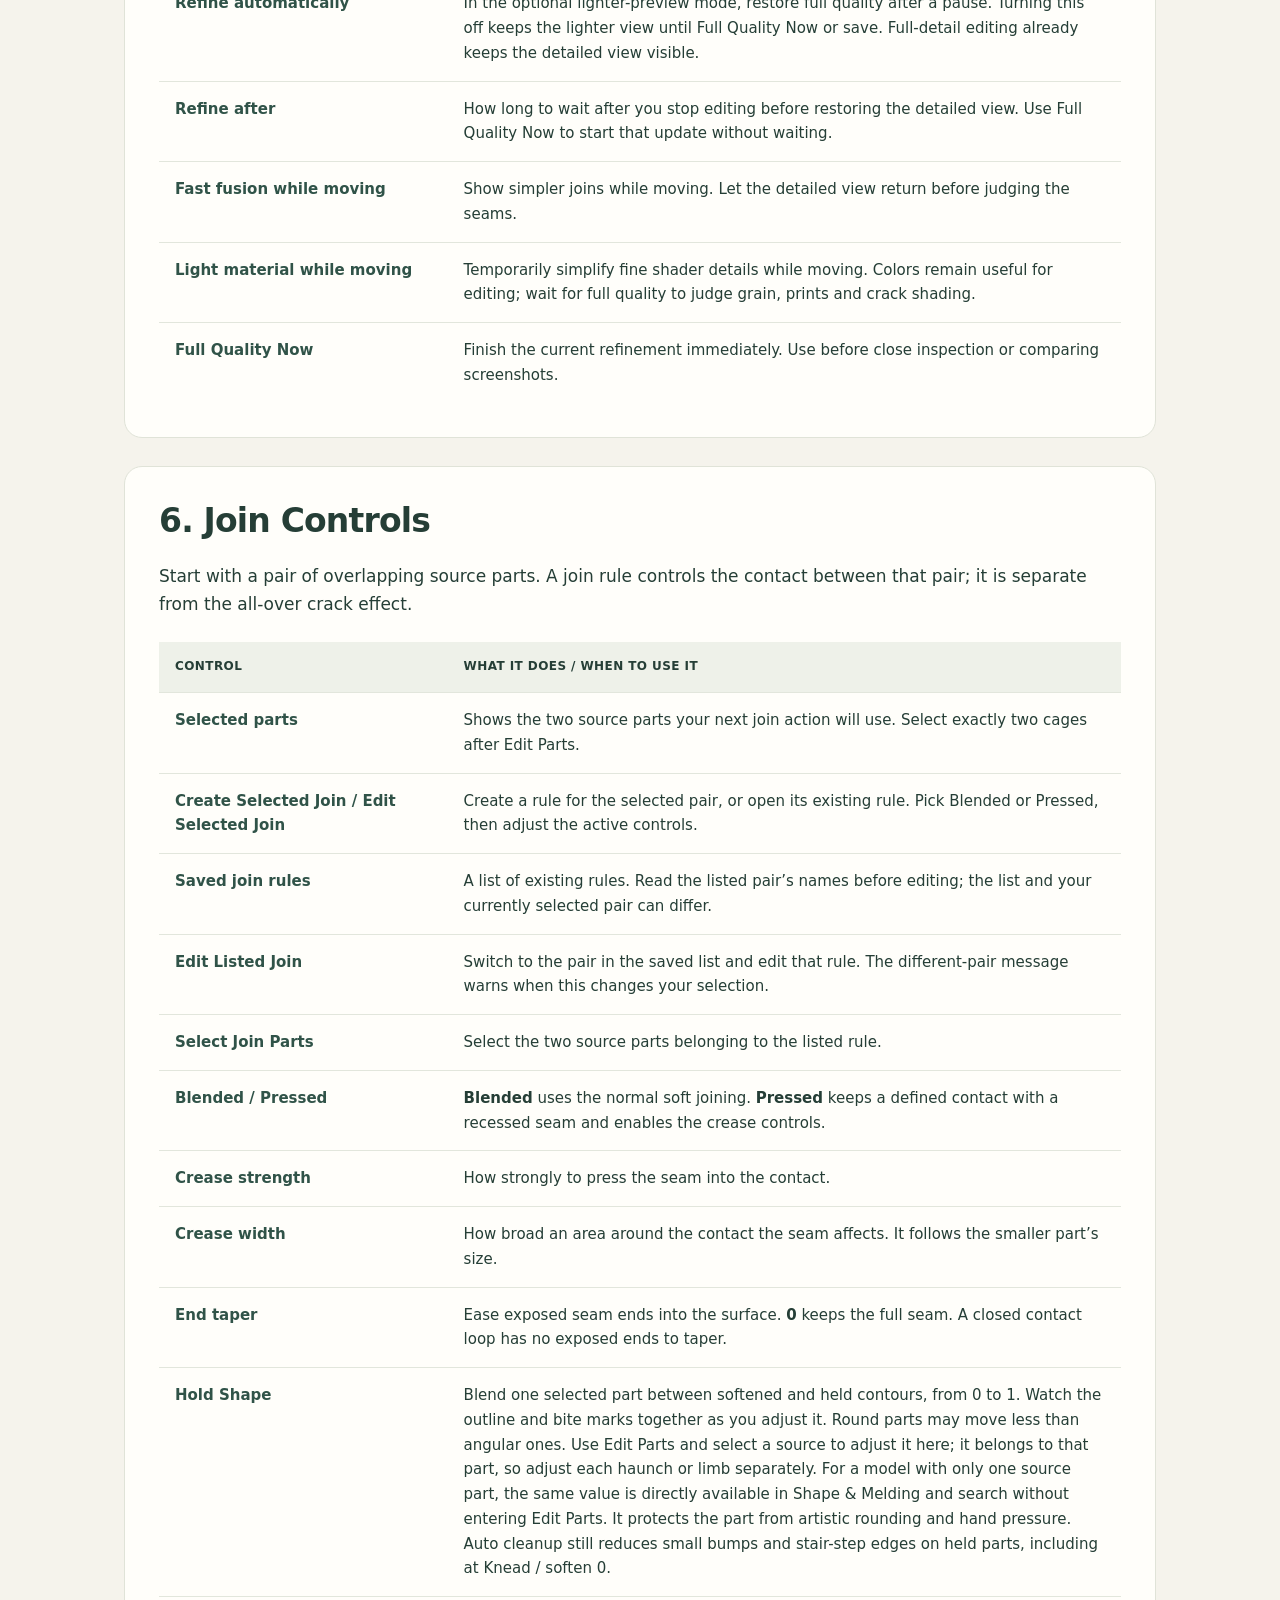
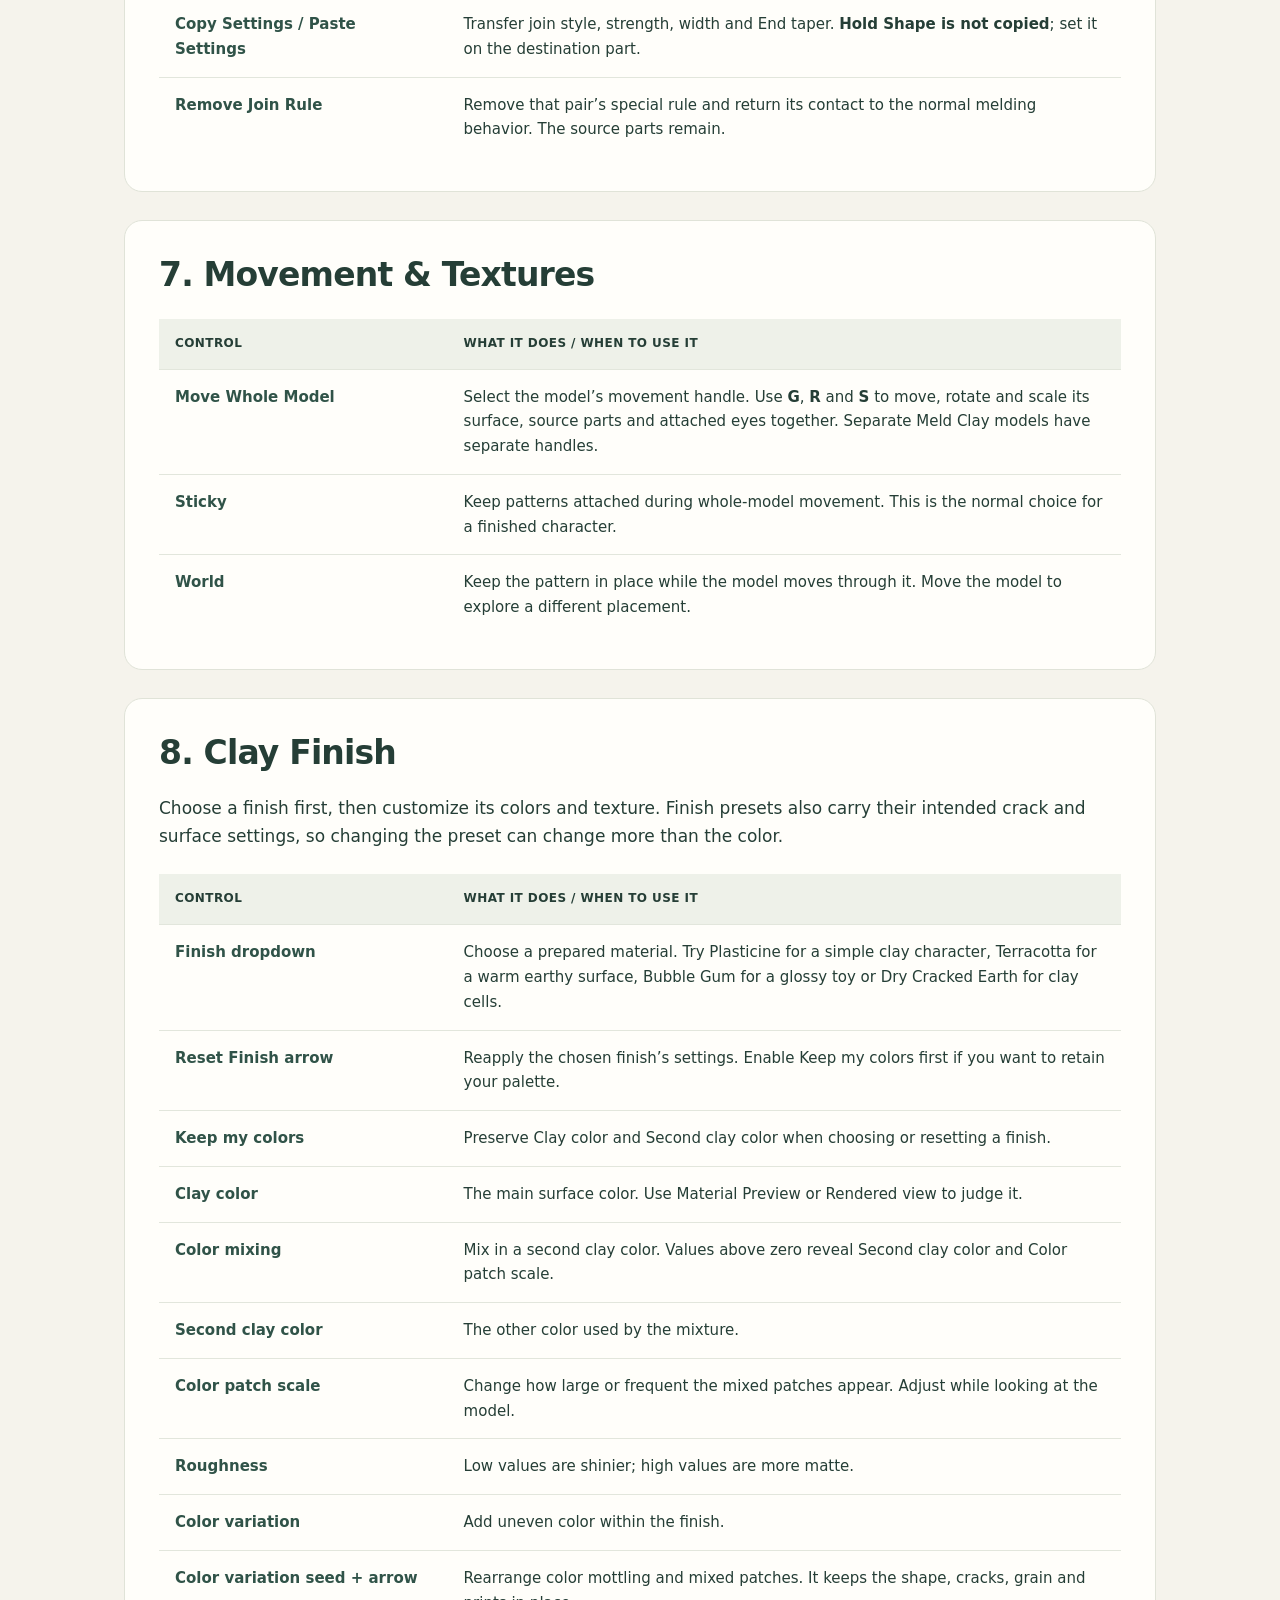
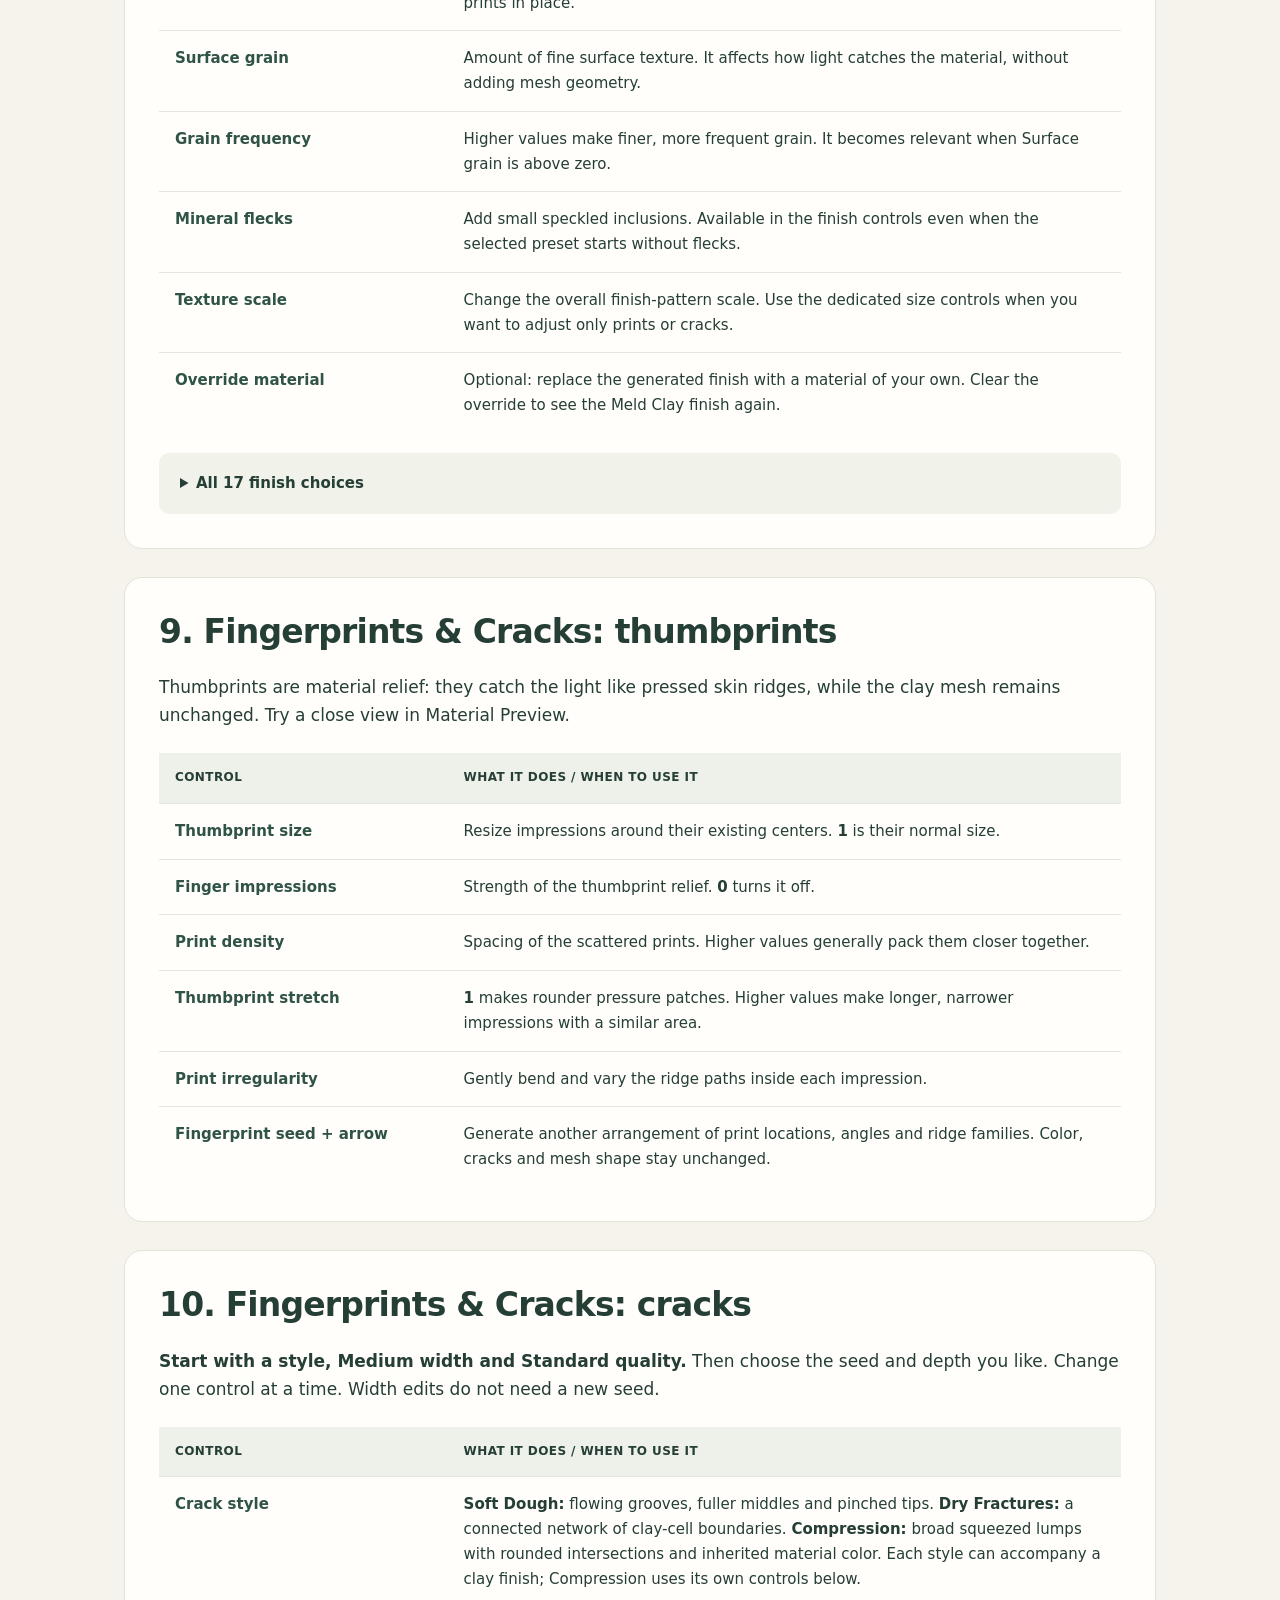
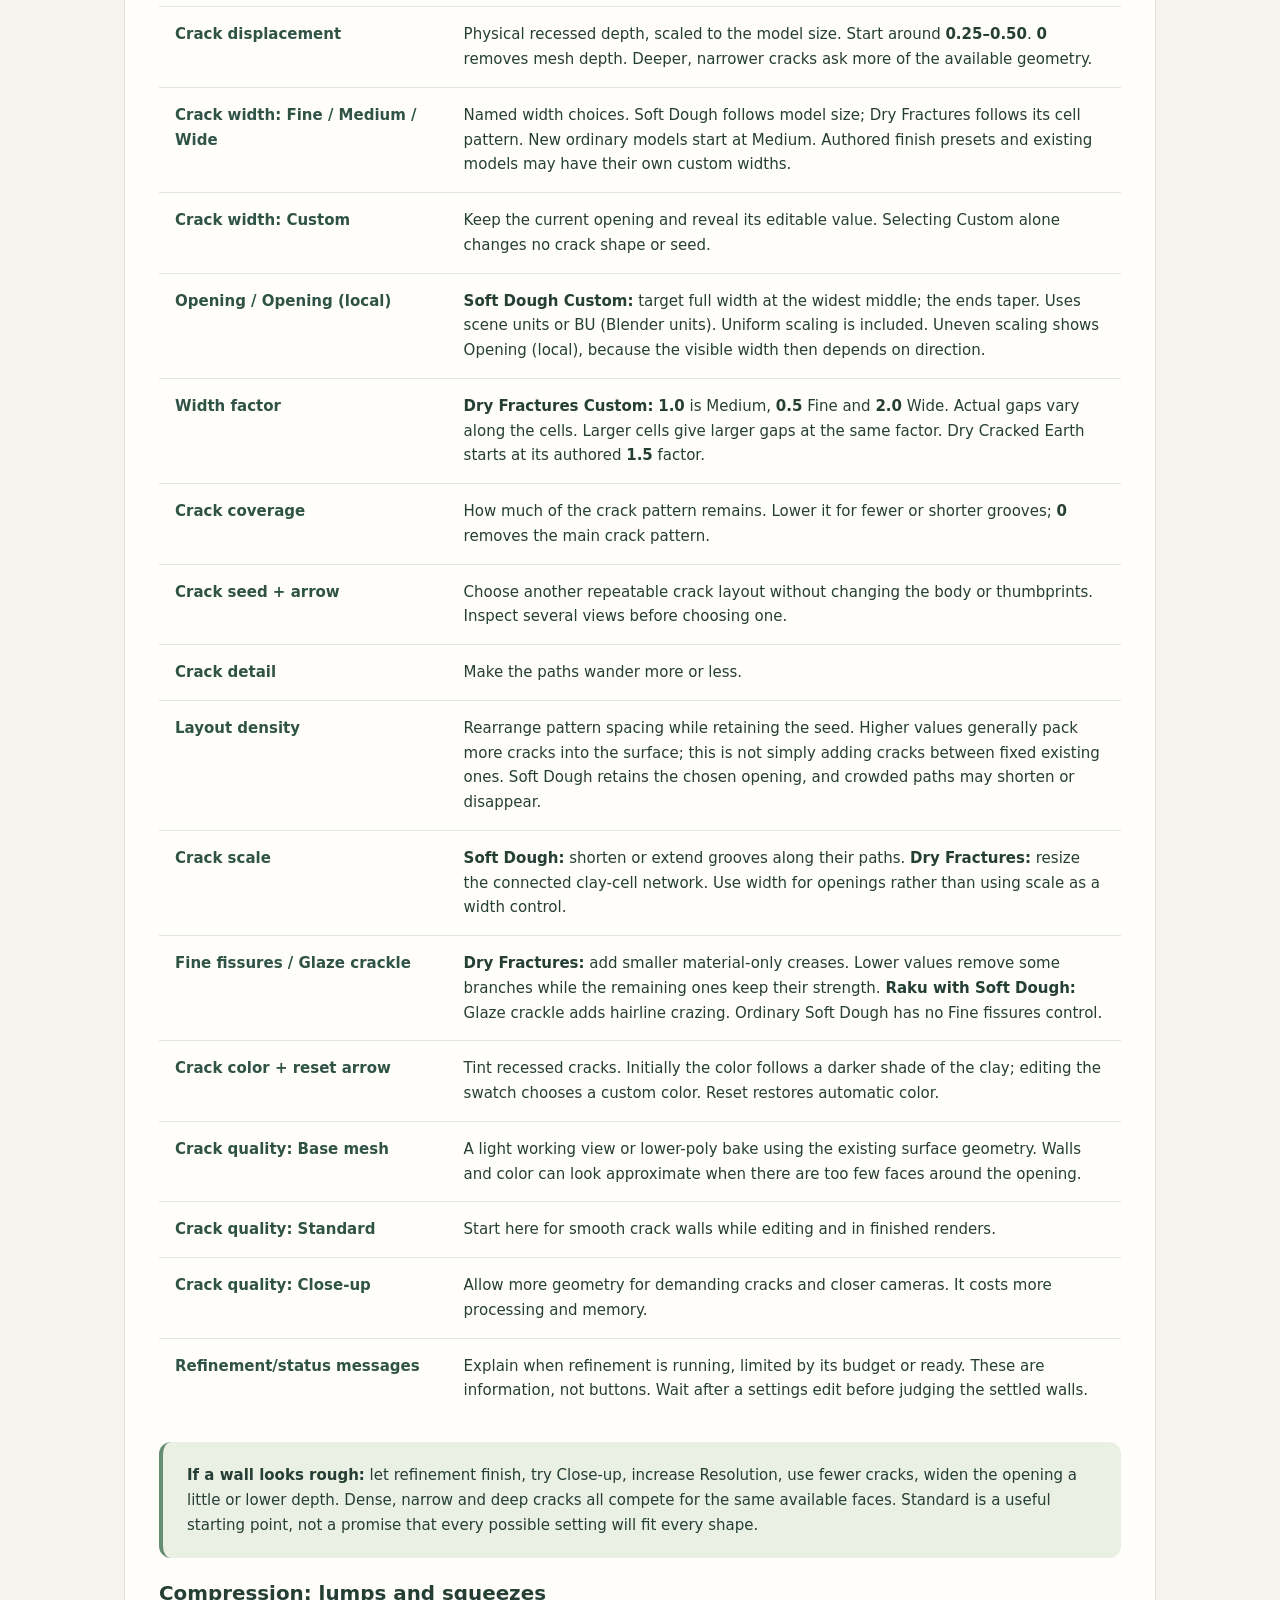
==== commit d1dac36c: "Explain smooth placement preparation in controls and support" ====
--- a/Using-Meld-Clay.html
+++ b/Using-Meld-Clay.html
@@ -36,7 +36,17 @@
 <section id="shape" class="reference"><h2>4. Shape &amp; Melding</h2><p>Start with <b>Shape style: Palm rolled</b> for smooth clay with shallow hand pressure. Try <b>Thumb pressed</b> for broader compressions or <b>Gently kneaded</b> for a more uneven handmade silhouette. Keep <b>Surface cleanup Auto</b> for small bumps and stair-step edges. The recipes set <b>Knead / soften 45</b>. Pressure follows the size of each source piece.</p><p>Existing models retain their saved recipe settings in <b>Custom</b>. Choosing a named style explicitly adopts the new shaping, retaining editable sources and recovery backups. Choose <b>Enable Clay Shaping</b> to enable individual controls with no added rounding or pressure. <b>Hold Shape still protects individual parts.</b> If your old ball stays faceted and its model has one source part, select the finished ball and lower <b>Hold Shape</b> directly below Knead / soften. Set it to <b>0</b> to allow full artistic rounding. Searching <b>hold</b> exposes the same slider. For models with several parts, use Edit Parts, select the source you want to adjust, and change Hold Shape in Join Controls. Finish Editing Parts returns to the surface.</p><p>Older softening graphs may also offer <b>Update Softening</b>. Save a working copy before comparing new shaping with an authored model. Rounding changes the surface that joins, cracks and bites follow, so inspect those features after a shape change.</p><div class="table-wrap"><table><thead><tr><th scope="col">Control</th><th scope="col">What it does / when to use it</th></tr></thead><tbody><tr><th scope="row">Shape style</th><td><b>Palm rolled</b>: nearly round, shallow pressure. <b>Thumb pressed</b>: fewer, broader compressions. <b>Gently kneaded</b>: overlapping soft squeezes. <b>Custom</b> keeps the current result. Changing a recipe setting switches to Custom without resetting the other values. Some Clay Finish presets also set the earlier surface noise, which can make the style read Custom while preserving Source rounding and Hand pressure. Pick your finish first, then a Shape style when you want its complete recipe. New models start at Palm rolled.</td></tr><tr><th scope="row">Enable Clay Shaping</th><td>Open the rounding and hand-pressure controls on an existing model, starting with no added shaping. Make small adjustments and watch the outline.</td></tr><tr><th scope="row">Source rounding</th><td>How strongly the coarse editable source is reconstructed as a curved surface before melding. Knead scales this effect up to 45. Hold Shape reduces it on protected parts. Zero keeps the source contours.</td></tr><tr><th scope="row">Hand pressure</th><td>Smooth broad squeezes, measured as a percentage of each source piece radius. This shapes the geometry; it does not add grain or fingerprints. Zero adds no pressure. Start with a named style instead of guessing a number.</td></tr><tr><th scope="row">Pressure areas</th><td>How many broad squeeze areas surround each source piece. The recipes use three, two and five respectively. More areas do not add extra material texture.</td></tr><tr><th scope="row">Pressure breadth</th><td>How widely each squeeze spreads. Larger values produce broader, gentler pressure areas. Use Random seed for another arrangement.</td></tr><tr><th scope="row">Live surface</th><td>Keep the clay updating while you shape its parts. Pause it temporarily when arranging a complex blockout; turn it back on to see the result.</td></tr><tr><th scope="row">Resolution</th><td>How finely the base clay surface is built. Start at <b>128</b>; try <b>72</b> for a draft or <b>192</b> for smaller details. More resolution costs memory and time.</td></tr><tr><th scope="row">Surface cleanup</th><td><b>Auto</b> gently reduces small steps left by rebuilding the surface, even on held parts at Knead / soften 0. <b>Off</b> skips that cleanup. Off together with Knead / soften 0 skips cleanup and kneading. Independent Hand pressure and surface-noise settings can still change the form. Auto is a small cleanup pass; it cannot erase every flat face in a coarse source shape.</td></tr><tr><th scope="row">Knead / soften</th><td>Round corners and soften intersections. With new shaping enabled, <b>0</b> also disables source rounding, while <b>45</b> gives the full chosen Source rounding. Higher values continue softening the melded surface. Hand pressure and surface noise remain independent. Lower Knead or use <b>Hold Shape</b> on individual source parts to protect small contours. Try 0 → 45 → 120 → 45, then inspect the silhouette, seams and thin tips.</td></tr><tr><th scope="row">Hold Shape</th><td>Shown here when the model has <b>one source part</b>. Protect that part from artistic rounding and hand pressure; lower it for softer contours, or set it to <b>0</b> to remove that protection. This edits the source’s existing value, also available by searching <b>hold</b>. Installation and shape presets keep your saved Hold value. For a model with several parts, select a source through Edit Parts and use Hold Shape in Join Controls.</td></tr><tr><th scope="row">Update Softening</th><td>Offered on existing models that use an earlier method, including the first Surface cleanup build. Adopt the current cleanup and kneading on this model while retaining your knob values, editable sources and recovery backups. New models already use the current method. This is separate from Update Form Variation or the crack update actions.</td></tr><tr><th scope="row">Inflate / deflate</th><td>Make source pieces slightly fuller or smaller before they join. A small positive amount can close a small contact gap.</td></tr><tr><th scope="row">Midlevel</th><td>A finer adjustment to the finished surface’s fullness. <b>0.5</b> is neutral; lower inflates and higher deflates. Leave it at 0.5 unless you need that adjustment.</td></tr><tr><th scope="row">More shape controls</th><td>Open the earlier proportion and surface-noise controls. Closing this group keeps their effects. Named shape recipes set Form variation and Hand-shaped amount to zero, using broad Hand pressure instead.</td></tr><tr><th scope="row">Form variation</th><td>The earlier seeded axis-proportion control, kept for saved looks and individual adjustments. <b>0</b> restores the original part proportions. It is not an attachment-aware character proportion system.</td></tr><tr><th scope="row">Hand-shaped amount</th><td>The earlier normal-direction surface noise, applied after softening. It remains available for rougher looks. For broad playdough squeezes, use Hand pressure or a Shape style.</td></tr><tr><th scope="row">Hand-shaped scale</th><td>Change the size of that unevenness. Lower values make broader features; higher values make smaller, more frequent features.</td></tr><tr><th scope="row">Random seed + arrow</th><td>Change the repeatable variation shared by shape and surface patterns. Use the separate print, color or crack seed when you want to change only that feature.</td></tr></tbody></table></div><h3 id="keeping-cracks">A favorite crack, a gentler shape</h3>
 <p>Soften a pinched patch while keeping a crack you love. Our <a href="artistic-guides/keep-the-crack.html">Artistic Guide</a> shows the before and after, then walks you through one small Hold Shape adjustment.</p>
 <div class="shape-gallery"><figure><a href="assets/shape-palm-rolled.png"><img src="assets/shape-palm-rolled.png" alt="Palm rolled clay-ball render" loading="lazy"></a><figcaption><b>Palm rolled</b><br>Nearly round; shallow pressure.</figcaption></figure><figure><a href="assets/shape-thumb-pressed.png"><img src="assets/shape-thumb-pressed.png" alt="Thumb pressed clay-ball render" loading="lazy"></a><figcaption><b>Thumb pressed</b><br>Fewer, broader compressions.</figcaption></figure><figure><a href="assets/shape-gently-kneaded.png"><img src="assets/shape-gently-kneaded.png" alt="Gently kneaded clay-ball render" loading="lazy"></a><figcaption><b>Gently kneaded</b><br>Overlapping soft squeezes.</figcaption></figure></div><p class="image-note">Actual Blender renders of the same 54-face source ball, with Hold Shape 0 and matching seed, finish and lighting. Click to inspect the full render. Shape style changes the form; the visible fingerprints and clay finish are separate surface controls.</p></section>
-<section id="preview" class="reference"><h2>5. Keep detail while you edit</h2><p><strong>Full-detail editing</strong> keeps the finished clay surface visible while you shape it. Adjust <strong>Hold Shape</strong> a little at a time and watch the outline, cracks and bite marks together. Round parts may change less than angular ones. Larger models and finer details can take longer to update.</p><div class="table-wrap"><table><thead><tr><th scope="col">Control</th><th scope="col">What it does / when to use it</th></tr></thead><tbody><tr><th scope="row">Full-detail editing</th><td>The default mode. Keep the complete clay surface visible while adjusting bites and other controls. Your choice is saved with the scene.</td></tr><tr><th scope="row">Adaptive preview</th><td>Temporarily use a lighter surface while editing, then return to the selected full quality after you pause.</td></tr><tr><th scope="row">Use Faster Preview</th><td>Enable a practical moving preview configuration. Inspect the optional settings afterward if you want a different speed/detail balance.</td></tr><tr><th scope="row">Moving quality</th><td>How much detail to keep while moving. Lower values are lighter and can look simpler during the drag.</td></tr><tr><th scope="row">Refine automatically</th><td>In the optional lighter-preview mode, restore full quality after a pause. Turning this off keeps the lighter view until Full Quality Now or save. Full-detail editing already keeps the detailed view visible.</td></tr><tr><th scope="row">Refine after</th><td>How long to wait after you stop editing before restoring the detailed view. Use Full Quality Now to start that update without waiting.</td></tr><tr><th scope="row">Fast fusion while moving</th><td>Show simpler joins while moving. Let the detailed view return before judging the seams.</td></tr><tr><th scope="row">Light material while moving</th><td>Temporarily simplify fine shader details while moving. Colors remain useful for editing; wait for full quality to judge grain, prints and crack shading.</td></tr><tr><th scope="row">Full Quality Now</th><td>Finish the current refinement immediately. Use before close inspection or comparing screenshots.</td></tr></tbody></table></div></section>
+<section id="preview" class="reference"><h2>5. Keep detail while you edit</h2><p><strong>Full-detail editing</strong> keeps the finished clay surface visible while you shape it. Adjust <strong>Hold Shape</strong> a little at a time and watch the outline, cracks and bite marks together. Round parts may change less than angular ones. Larger models and finer details can take longer to update.</p><!-- SMOOTH PLACEMENT REFERENCE -->
+<div class="note" id="smooth-placement-reference"><h3>Smooth placement</h3><p>For gentler part placement, click <strong>Edit Parts</strong>, then open <strong>Shape &amp; Melding → Preview performance</strong>. Keep <strong>Live surface</strong> and <strong>Full-detail editing</strong> enabled and turn on <strong>Smooth placement</strong>. It starts off, so enable it on the model you want to shape.</p>
+<p>Let the small preparation percentage in the viewport header finish. Once the sidebar says <strong>Ready for smooth placement</strong>, move, rotate or scale a source part normally, or reposition its vertices, edges or faces in mesh Edit Mode.</p>
+<p>The movement preview keeps all finished polygons visible. Joins can stretch temporarily while dragging; release and pause to let the exact clay settle. Use <strong>Full Quality Now</strong> for a close inspection. Saving, rendering and <strong>Bake Mesh Copy</strong> use the exact finished shape.</p><p><strong>One extra step for now.</strong> After <strong>Undo / Redo</strong>, the sidebar says <strong>Exact clay after Undo / Redo</strong>. Click <strong>Prepare Smooth Placement</strong> once to resume smooth dragging. Adding or removing vertices, edges, faces or whole parts can also require another preparation; follow the sidebar message. Ordinary moves, rotations, scaling and repositioning existing vertices prepare automatically after you release and pause. You do not need to click after every move.</p>
+<p>While smooth placement is paused, you can keep editing with the exact clay result. <strong>We’ll improve this extra preparation step soon.</strong></p></div>
+<!-- /SMOOTH PLACEMENT REFERENCE -->
+<div class="table-wrap"><table><thead><tr><th scope="col">Control</th><th scope="col">What it does / when to use it</th></tr></thead><tbody><tr><th scope="row">Full-detail editing</th><td>The default mode. Keep the complete clay surface visible while adjusting bites and other controls. Your choice is saved with the scene.</td></tr><!-- SMOOTH PLACEMENT ROWS -->
+<tr data-smooth-placement="option"><th scope="row">Smooth placement</th><td>Under Shape &amp; Melding → Preview performance, with Live surface and Full-detail editing enabled. Turn it on while using Edit Parts for gentler source movement. The temporary preview keeps all finished polygons; joins settle to the exact clay after release. Wait for the preparation percentage and Ready for smooth placement before dragging.</td></tr>
+<tr data-smooth-placement="prepare"><th scope="row">Prepare Smooth Placement</th><td>Shown when preparation needs your attention. After Undo / Redo, click once to resume smooth dragging. Adding or removing mesh elements or parts can also require preparation. Ordinary moves, rotations, scales and repositioning existing vertices prepare automatically after a pause. You can keep editing with exact clay while smooth placement is paused. <strong>We’ll improve this extra preparation step soon.</strong></td></tr>
+<!-- /SMOOTH PLACEMENT ROWS -->
+<tr><th scope="row">Adaptive preview</th><td>Temporarily use a lighter surface while editing, then return to the selected full quality after you pause.</td></tr><tr><th scope="row">Use Faster Preview</th><td>Enable a practical moving preview configuration. Inspect the optional settings afterward if you want a different speed/detail balance.</td></tr><tr><th scope="row">Moving quality</th><td>How much detail to keep while moving. Lower values are lighter and can look simpler during the drag.</td></tr><tr><th scope="row">Refine automatically</th><td>In the optional lighter-preview mode, restore full quality after a pause. Turning this off keeps the lighter view until Full Quality Now or save. Full-detail editing already keeps the detailed view visible.</td></tr><tr><th scope="row">Refine after</th><td>How long to wait after you stop editing before restoring the detailed view. Use Full Quality Now to start that update without waiting.</td></tr><tr><th scope="row">Fast fusion while moving</th><td>Show simpler joins while moving. Let the detailed view return before judging the seams.</td></tr><tr><th scope="row">Light material while moving</th><td>Temporarily simplify fine shader details while moving. Colors remain useful for editing; wait for full quality to judge grain, prints and crack shading.</td></tr><tr><th scope="row">Full Quality Now</th><td>Finish the current refinement immediately. Use before close inspection or comparing screenshots.</td></tr></tbody></table></div></section>
 <section id="joins" class="reference"><h2>6. Join Controls</h2><p>Start with a pair of overlapping source parts. A join rule controls the contact between that pair; it is separate from the all-over crack effect.</p><div class="table-wrap"><table><thead><tr><th scope="col">Control</th><th scope="col">What it does / when to use it</th></tr></thead><tbody><tr><th scope="row">Selected parts</th><td>Shows the two source parts your next join action will use. Select exactly two cages after Edit Parts.</td></tr><tr><th scope="row">Create Selected Join / Edit Selected Join</th><td>Create a rule for the selected pair, or open its existing rule. Pick Blended or Pressed, then adjust the active controls.</td></tr><tr><th scope="row">Saved join rules</th><td>A list of existing rules. Read the listed pair’s names before editing; the list and your currently selected pair can differ.</td></tr><tr><th scope="row">Edit Listed Join</th><td>Switch to the pair in the saved list and edit that rule. The different-pair message warns when this changes your selection.</td></tr><tr><th scope="row">Select Join Parts</th><td>Select the two source parts belonging to the listed rule.</td></tr><tr><th scope="row">Blended / Pressed</th><td><b>Blended</b> uses the normal soft joining. <b>Pressed</b> keeps a defined contact with a recessed seam and enables the crease controls.</td></tr><tr><th scope="row">Crease strength</th><td>How strongly to press the seam into the contact.</td></tr><tr><th scope="row">Crease width</th><td>How broad an area around the contact the seam affects. It follows the smaller part’s size.</td></tr><tr><th scope="row">End taper</th><td>Ease exposed seam ends into the surface. <b>0</b> keeps the full seam. A closed contact loop has no exposed ends to taper.</td></tr><tr><th scope="row">Hold Shape</th><td>Blend one selected part between softened and held contours, from 0 to 1. Watch the outline and bite marks together as you adjust it. Round parts may move less than angular ones. Use Edit Parts and select a source to adjust it here; it belongs to that part, so adjust each haunch or limb separately. For a model with only one source part, the same value is directly available in Shape &amp; Melding and search without entering Edit Parts. It protects the part from artistic rounding and hand pressure. Auto cleanup still reduces small bumps and stair-step edges on held parts, including at Knead / soften 0.</td></tr><tr><th scope="row">Copy Settings / Paste Settings</th><td>Transfer join style, strength, width and End taper. <b>Hold Shape is not copied</b>; set it on the destination part.</td></tr><tr><th scope="row">Remove Join Rule</th><td>Remove that pair’s special rule and return its contact to the normal melding behavior. The source parts remain.</td></tr></tbody></table></div></section>
 <section id="movement" class="reference"><h2>7. Movement &amp; Textures</h2><div class="table-wrap"><table><thead><tr><th scope="col">Control</th><th scope="col">What it does / when to use it</th></tr></thead><tbody><tr><th scope="row">Move Whole Model</th><td>Select the model’s movement handle. Use <b>G</b>, <b>R</b> and <b>S</b> to move, rotate and scale its surface, source parts and attached eyes together. Separate Meld Clay models have separate handles.</td></tr><tr><th scope="row">Sticky</th><td>Keep patterns attached during whole-model movement. This is the normal choice for a finished character.</td></tr><tr><th scope="row">World</th><td>Keep the pattern in place while the model moves through it. Move the model to explore a different placement.</td></tr></tbody></table></div></section>
 <section id="finish" class="reference"><h2>8. Clay Finish</h2><p>Choose a finish first, then customize its colors and texture. Finish presets also carry their intended crack and surface settings, so changing the preset can change more than the color.</p><div class="table-wrap"><table><thead><tr><th scope="col">Control</th><th scope="col">What it does / when to use it</th></tr></thead><tbody><tr><th scope="row">Finish dropdown</th><td>Choose a prepared material. Try Plasticine for a simple clay character, Terracotta for a warm earthy surface, Bubble Gum for a glossy toy or Dry Cracked Earth for clay cells.</td></tr><tr><th scope="row">Reset Finish arrow</th><td>Reapply the chosen finish’s settings. Enable Keep my colors first if you want to retain your palette.</td></tr><tr><th scope="row">Keep my colors</th><td>Preserve Clay color and Second clay color when choosing or resetting a finish.</td></tr><tr><th scope="row">Clay color</th><td>The main surface color. Use Material Preview or Rendered view to judge it.</td></tr><tr><th scope="row">Color mixing</th><td>Mix in a second clay color. Values above zero reveal Second clay color and Color patch scale.</td></tr><tr><th scope="row">Second clay color</th><td>The other color used by the mixture.</td></tr><tr><th scope="row">Color patch scale</th><td>Change how large or frequent the mixed patches appear. Adjust while looking at the model.</td></tr><tr><th scope="row">Roughness</th><td>Low values are shinier; high values are more matte.</td></tr><tr><th scope="row">Color variation</th><td>Add uneven color within the finish.</td></tr><tr><th scope="row">Color variation seed + arrow</th><td>Rearrange color mottling and mixed patches. It keeps the shape, cracks, grain and prints in place.</td></tr><tr><th scope="row">Surface grain</th><td>Amount of fine surface texture. It affects how light catches the material, without adding mesh geometry.</td></tr><tr><th scope="row">Grain frequency</th><td>Higher values make finer, more frequent grain. It becomes relevant when Surface grain is above zero.</td></tr><tr><th scope="row">Mineral flecks</th><td>Add small speckled inclusions. Available in the finish controls even when the selected preset starts without flecks.</td></tr><tr><th scope="row">Texture scale</th><td>Change the overall finish-pattern scale. Use the dedicated size controls when you want to adjust only prints or cracks.</td></tr><tr><th scope="row">Override material</th><td>Optional: replace the generated finish with a material of your own. Clear the override to see the Meld Clay finish again.</td></tr></tbody></table></div><details><summary>All 17 finish choices</summary><p>Soft Dough · Smooth Baked · Bumpy Clay · Plasticine · Terracotta · Glazed Ceramic · Translucent Clay · Dirty Clay · Raku Clay · Bubble Gum · Wet Clay · Dry Cracked Earth · Candle Wax · Metallic Clay · Marbled Dough · Iridescent Clay · Chocolate Truffle.</p><p>Each is a starting recipe you can edit. <a href="index.html#finishes">See the illustrated finish gallery.</a></p></details></section>
@@ -48,7 +58,11 @@
 <ol><li>On the first model, choose a finish and customize the Crack width, color and seed.</li><li>Copy <b>Clay Finish</b>. Select a second live clay model and paste <b>Clay Finish</b> once.</li><li>Compare the palette, prints and crack choices. The settings transfer; their arrangement naturally follows the second model’s shape and size.</li><li>Undo, then Redo. Next copy only <b>Fingerprints &amp; Cracks</b> onto a model with a different Clay color. Its base palette should stay intact.</li></ol><div class="table-wrap"><table><thead><tr><th scope="col">Control</th><th scope="col">What it does / when to use it</th></tr></thead><tbody><tr><th scope="row">Clay Finish Copy / Paste</th><td>Transfers the complete finish, including its colors, print controls, crack controls, crack color mode, seeds and optical settings. It does not copy source parts, join rules, movement mode or a custom material override.</td></tr><tr><th scope="row">Fingerprints &amp; Cracks Copy / Paste</th><td>Transfers prints and cracks, including active style settings, width, quality, Compression treatment and tint. Inactive style histories stay on the destination. It leaves the destination’s base Clay color, finish preset and shape settings intact.</td></tr><tr><th scope="row">Shape &amp; Melding Copy / Paste</th><td>Transfers the Shape style selection, Source rounding, Hand pressure, Pressure areas, Pressure breadth, other shape settings, Random seed, Surface cleanup and preview preferences, including Full-detail editing. Older clipboards retain preview choices they did not contain. Source meshes, their placement, per-part Hold Shape, join rules and materials stay on the destination. Copying current shaping to an older destination may require <b>Update Softening</b> and <b>Enable Clay Shaping</b> first; follow the message, then paste again. A copy from before the shaping controls existed sets new rounding and pressure to 0 and the style to Custom, retaining the destination’s shaping method. A pre-cleanup copy keeps the destination’s cleanup choice; an earlier Auto/Off copy transfers that choice. If an older model needs an update before pasting, follow the message beside the controls.</td></tr><tr><th scope="row">Join Copy Settings / Paste Settings</th><td>Transfers join style, strength, width and End taper. It does not copy the selected parts or their Hold Shape amounts.</td></tr><tr><th scope="row">Clipboard lifetime</th><td>These are Meld Clay settings clipboards for the current Blender session, not a saved preset library. Copy again after restarting Blender. A Paste action is unavailable until that section has been copied.</td></tr><tr><th scope="row">Different model sizes</th><td>Soft Dough copies a width relative to the model, so the destination can show a different Opening measurement. Dry width follows its cell pattern. Matching settings do not mean identical crack placement on two different shapes.</td></tr></tbody></table></div><p><b>Eyes have their own controls.</b> Model section Copy/Paste does not edit an eye. To reuse a customized eye, keep it selected when using Add Eye at Cursor or Place Eye on Surface; a new eye starts from that eye’s settings. Reposition Selected Eye moves the existing eye.</p></section>
 <section id="eyes" class="reference"><h2>14. Clay Eyes</h2><p>Start with Pupil shape and Eye diameter, then Place Eye on Surface. Select the created eye to reveal its shape, gaze and separate finish regions. An eye stays separate from the melded body.</p><div class="table-wrap"><table><thead><tr><th scope="col">Control</th><th scope="col">What it does / when to use it</th></tr></thead><tbody><tr><th scope="row">Pupil shape</th><td>Choose <b>Round, Cat, Heart, Star, Cross</b> or <b>Diamond</b>. You can change it after placement.</td></tr><tr><th scope="row">Eye diameter</th><td>Overall eye size in Blender’s length units. Fit it to the head. This is an actual size control, not automatic head detection.</td></tr><tr><th scope="row">Place Eye on Surface</th><td>Start a new eye placement. Hover over the model, click to place and align to the surface, or press Esc to cancel.</td></tr><tr><th scope="row">Add Eye at Cursor</th><td>Create an eye at Blender’s 3D cursor. Useful when you want to position and rotate it yourself.</td></tr><tr><th scope="row">Follow surface after placing</th><td>Attach newly placed eyes so they follow the target surface. This placement preference does not detach an eye that is already attached.</td></tr><tr><th scope="row">Reposition Selected Eye</th><td>Move the selected eye to a new surface location without creating a second eye. Click to confirm or Esc to cancel.</td></tr><tr><th scope="row">Detach from Surface</th><td>Keep the eye where it is but remove its surface-following attachment, so it can move independently.</td></tr><tr><th scope="row">Eye height</th><td>Stretch the eye shape vertically relative to its width.</td></tr><tr><th scope="row">White bulge</th><td>How rounded the white part protrudes.</td></tr><tr><th scope="row">Sink into surface</th><td>Seat the eye farther into or out of its placement surface.</td></tr><tr><th scope="row">Pupil size</th><td>How large the dark pupil is within the eye.</td></tr><tr><th scope="row">Pupil rotation</th><td>Turn shaped pupils, such as a heart or diamond.</td></tr><tr><th scope="row">Pupil bulge</th><td>How much the pupil stands proud of the eye.</td></tr><tr><th scope="row">Look left / right; Look down / up</th><td>Move the pupil and iris to change the gaze while keeping them on the eye.</td></tr><tr><th scope="row">Colored iris</th><td>Show or hide the colored ring around the pupil.</td></tr><tr><th scope="row">Eye White / Iris / Pupil</th><td>Each region has its own Finish and Color. Choose and edit one region without changing the other two.</td></tr><tr><th scope="row">Use Finish Colors</th><td>Apply the selected finish’s prepared palette to that region. The other eye regions retain their colors.</td></tr><tr><th scope="row">Region Roughness / Surface grain / Mineral flecks</th><td>Fine-tune that region’s shine, texture and speckles. See the shared finish meanings above.</td></tr><tr><th scope="row">More finish controls</th><td>Reveal that region’s color variation, mixing, print controls, crack shading and optical finish. These remain region-specific. Eye cracks are shading only, so pupil silhouettes are preserved.</td></tr><tr><th scope="row">Eye crack controls</th><td><b>Crack shading</b> is relief strength, <b>Crack spacing</b> controls pattern spacing, and Crack detail, Crack width, Crack coverage and Fine fissures refine it. These are eye-material controls, not the body’s geometric-crack dropdown.</td></tr><tr><th scope="row">Eye textures / Eye texture scale</th><td>Use Sticky to keep the pattern with the eye. With World, moving the eye changes where the pattern falls. Texture scale changes the size of the pattern.</td></tr><tr><th scope="row">Classic finish: Roughness / Clay grain / Gloss coat</th><td>Control regions that use Classic rather than another finish preset. Classic controls are inactive when no region uses Classic.</td></tr><tr><th scope="row">Handmade shape / Shape seed</th><td>Give the eye outline a little irregularity; use another Shape seed for a different version.</td></tr><tr><th scope="row">Show white / Show pupil</th><td>Hide or reveal those eye pieces. They can be restored with the same toggles.</td></tr><tr><th scope="row">Enable Eye Asset Library</th><td>Make the bundled eye assets available in Blender’s Asset Browser. Drag an asset into the scene, select it and use Reposition Selected Eye to fit it.</td></tr></tbody></table></div><aside class="note"><b>Keep eyes editable:</b> set the eye’s shape controls before manually editing its vertices; those controls regenerate the eye mesh. Surface placement works on selectable mesh surfaces. Linked assets need to be made local or appended before editing.</aside></section>
 <section id="utilities" class="reference"><h2>15. Finish &amp; Utilities</h2><div class="table-wrap"><table><thead><tr><th scope="col">Control</th><th scope="col">What it does / when to use it</th></tr></thead><tbody><tr><th scope="row">Bake Mesh Copy</th><td>Make an ordinary mesh copy of the settled clay result, including geometric cracks and bites. The live original remains available. Prints and grain are material relief; exporting their appearance to another app can require texture baking.</td></tr><tr><th scope="row">Restore Original Parts</th><td>Return a live model to its separate source objects. Practice on a copy of your file first. Use Bake Mesh Copy instead when you want both the finished mesh and the live original.</td></tr><tr><th scope="row">Update This Model</th><td>Shown only when an older model needs the current model structure. Save a copy first; existing source parts and recoverable previous data are retained.</td></tr><tr><th scope="row">Update Thumbprints / Update Form Variation / Update Bite Shape</th><td>Shown for an older saved effect. Adopt its current behavior while keeping existing values and previous data for recovery.</td></tr><tr><th scope="row">Update Crack System / Update Dry Fractures</th><td>Shown when an older crack setup needs an explicit update. Current Soft Dough models normally update as you edit their settings.</td></tr><tr><th scope="row">Update Crack Shading</th><td>Update an older material’s crack coloring without changing the chosen values.</td></tr><tr><th scope="row">Update Crack Sampling / Retry Crack Sampling</th><td>Use when offered to refresh older cracks or try again after a problem. After changing width, let the surface finish updating before judging it.</td></tr><tr><th scope="row">Retry Crack Update</th><td>Retry an incomplete older crack update after checking the displayed problem. These maintenance buttons appear only when needed.</td></tr></tbody></table></div></section>
-<section id="help" class="reference"><h2>16. A quick rescue guide</h2><div class="table-wrap"><table><thead><tr><th scope="col">Control</th><th scope="col">What it does / when to use it</th></tr></thead><tbody><tr><th scope="row">I cannot see my finish</th><td>Switch to Material Preview or Rendered view. Solid/MatCap is useful for shape checks but does not show the finished procedural material.</td></tr><tr><th scope="row">I cannot find a control</th><td>Search its name at the top. Select the model or eye you intend to edit, open the relevant More… group, and check any prerequisite message.</td></tr><tr><th scope="row">A horn disappeared or a seam will not blend</th><td>Check the intended target and source collection. Ensure closed parts overlap enough. Raise Resolution for a feature too thin to survive melding; reduce Knead / soften or increase that part’s Hold Shape if rounding removes its character. Auto cleanup cannot restore missing source detail.</td></tr><tr><th scope="row">Fingers or knuckles lose their definition</th><td>Lower <b>Knead / soften</b>, or use <b>Edit Parts</b>, select the finger or knuckle source, and increase its <b>Hold Shape</b> under Join Controls. Compare gradually rather than assuming the highest setting is best. Auto cleanup still cleans small bumps and stair-step edges while Hold Shape protects the intended form. Pressed rules now preserve gaps away from the chosen contact. If an older build sealed unrelated fingers when changing a join style, install the current ZIP and restart Blender. See the <a href="index.html#showcase">Rock Dude arm study at Resolution 100</a>.</td></tr><tr><th scope="row">The crack is too wide</th><td>Choose Medium or Fine first. Custom lets you inspect the current value without changing it. With Dry Fractures, also check the cell size; with Soft Dough, density does not secretly widen the chosen opening.</td></tr><tr><th scope="row">Crack walls or fill look stepped</th><td>Wait for refinement, select Standard or Close-up, then consider more Resolution, less depth, fewer cracks or a slightly wider opening.</td></tr><tr><th scope="row">A preset changed my favorite palette</th><td>Undo, enable Keep my colors, then choose the preset again. To reuse just cracks and prints, copy Fingerprints &amp; Cracks instead of Clay Finish.</td></tr><tr><th scope="row">The viewport is slow</th><td>Use Full-detail editing to retain visible detail while reusing unchanged work. Source reshaping, solid fusion and dense crack refinement can still take time. If you choose a lighter working view, turn off Full-detail editing and enable Adaptive preview; inspect the full result afterward.</td></tr><tr><th scope="row">I need to share a problem</th><td>Keep a copy of the file. Include the selected object, Blender version, exact settings and a screenshot. <a href="https://github.com/theverycob/meld-clay-guide/issues">Open the support page</a>.</td></tr></tbody></table></div></section></main><footer>Meld Clay v1 · This guide works offline. The illustrations are actual Blender renders.<br>Tested product versions: Blender 4.5.0 and 5.1.2 on Windows. <a href="index.html#install">Installation help</a> · <a href="https://github.com/theverycob/meld-clay-guide/issues">Support</a></footer><script>const input=document.querySelector('#control-search');
+<section id="help" class="reference"><h2>16. A quick rescue guide</h2><!-- SMOOTH PLACEMENT REFERENCE HELP -->
+<div class="note" id="smooth-placement-reference-help"><h3>Smooth dragging stopped after Undo / Redo</h3><p><strong>One extra step for now.</strong> After <strong>Undo / Redo</strong>, the sidebar says <strong>Exact clay after Undo / Redo</strong>. Click <strong>Prepare Smooth Placement</strong> once to resume smooth dragging. Adding or removing vertices, edges, faces or whole parts can also require another preparation; follow the sidebar message. Ordinary moves, rotations, scaling and repositioning existing vertices prepare automatically after you release and pause. You do not need to click after every move.</p>
+<p>While smooth placement is paused, you can keep editing with the exact clay result. <strong>We’ll improve this extra preparation step soon.</strong></p></div>
+<!-- /SMOOTH PLACEMENT REFERENCE HELP -->
+<div class="table-wrap"><table><thead><tr><th scope="col">Control</th><th scope="col">What it does / when to use it</th></tr></thead><tbody><tr><th scope="row">I cannot see my finish</th><td>Switch to Material Preview or Rendered view. Solid/MatCap is useful for shape checks but does not show the finished procedural material.</td></tr><tr><th scope="row">I cannot find a control</th><td>Search its name at the top. Select the model or eye you intend to edit, open the relevant More… group, and check any prerequisite message.</td></tr><tr><th scope="row">A horn disappeared or a seam will not blend</th><td>Check the intended target and source collection. Ensure closed parts overlap enough. Raise Resolution for a feature too thin to survive melding; reduce Knead / soften or increase that part’s Hold Shape if rounding removes its character. Auto cleanup cannot restore missing source detail.</td></tr><tr><th scope="row">Fingers or knuckles lose their definition</th><td>Lower <b>Knead / soften</b>, or use <b>Edit Parts</b>, select the finger or knuckle source, and increase its <b>Hold Shape</b> under Join Controls. Compare gradually rather than assuming the highest setting is best. Auto cleanup still cleans small bumps and stair-step edges while Hold Shape protects the intended form. Pressed rules now preserve gaps away from the chosen contact. If an older build sealed unrelated fingers when changing a join style, install the current ZIP and restart Blender. See the <a href="index.html#showcase">Rock Dude arm study at Resolution 100</a>.</td></tr><tr><th scope="row">The crack is too wide</th><td>Choose Medium or Fine first. Custom lets you inspect the current value without changing it. With Dry Fractures, also check the cell size; with Soft Dough, density does not secretly widen the chosen opening.</td></tr><tr><th scope="row">Crack walls or fill look stepped</th><td>Wait for refinement, select Standard or Close-up, then consider more Resolution, less depth, fewer cracks or a slightly wider opening.</td></tr><tr><th scope="row">A preset changed my favorite palette</th><td>Undo, enable Keep my colors, then choose the preset again. To reuse just cracks and prints, copy Fingerprints &amp; Cracks instead of Clay Finish.</td></tr><tr><th scope="row">The viewport is slow</th><td>Use Full-detail editing to retain visible detail while reusing unchanged work. Source reshaping, solid fusion and dense crack refinement can still take time. If you choose a lighter working view, turn off Full-detail editing and enable Adaptive preview; inspect the full result afterward.</td></tr><tr><th scope="row">I need to share a problem</th><td>Keep a copy of the file. Include the selected object, Blender version, exact settings and a screenshot. <a href="https://github.com/theverycob/meld-clay-guide/issues">Open the support page</a>.</td></tr></tbody></table></div></section></main><footer>Meld Clay v1 · This guide works offline. The illustrations are actual Blender renders.<br>Tested product versions: Blender 4.5.0 and 5.1.2 on Windows. <a href="index.html#install">Installation help</a> · <a href="https://github.com/theverycob/meld-clay-guide/issues">Support</a></footer><script>const input=document.querySelector('#control-search');
 const clear=document.querySelector('#clear-control-search');
 const sections=[...document.querySelectorAll('.reference')];
 const links=[...document.querySelectorAll('nav a')];
